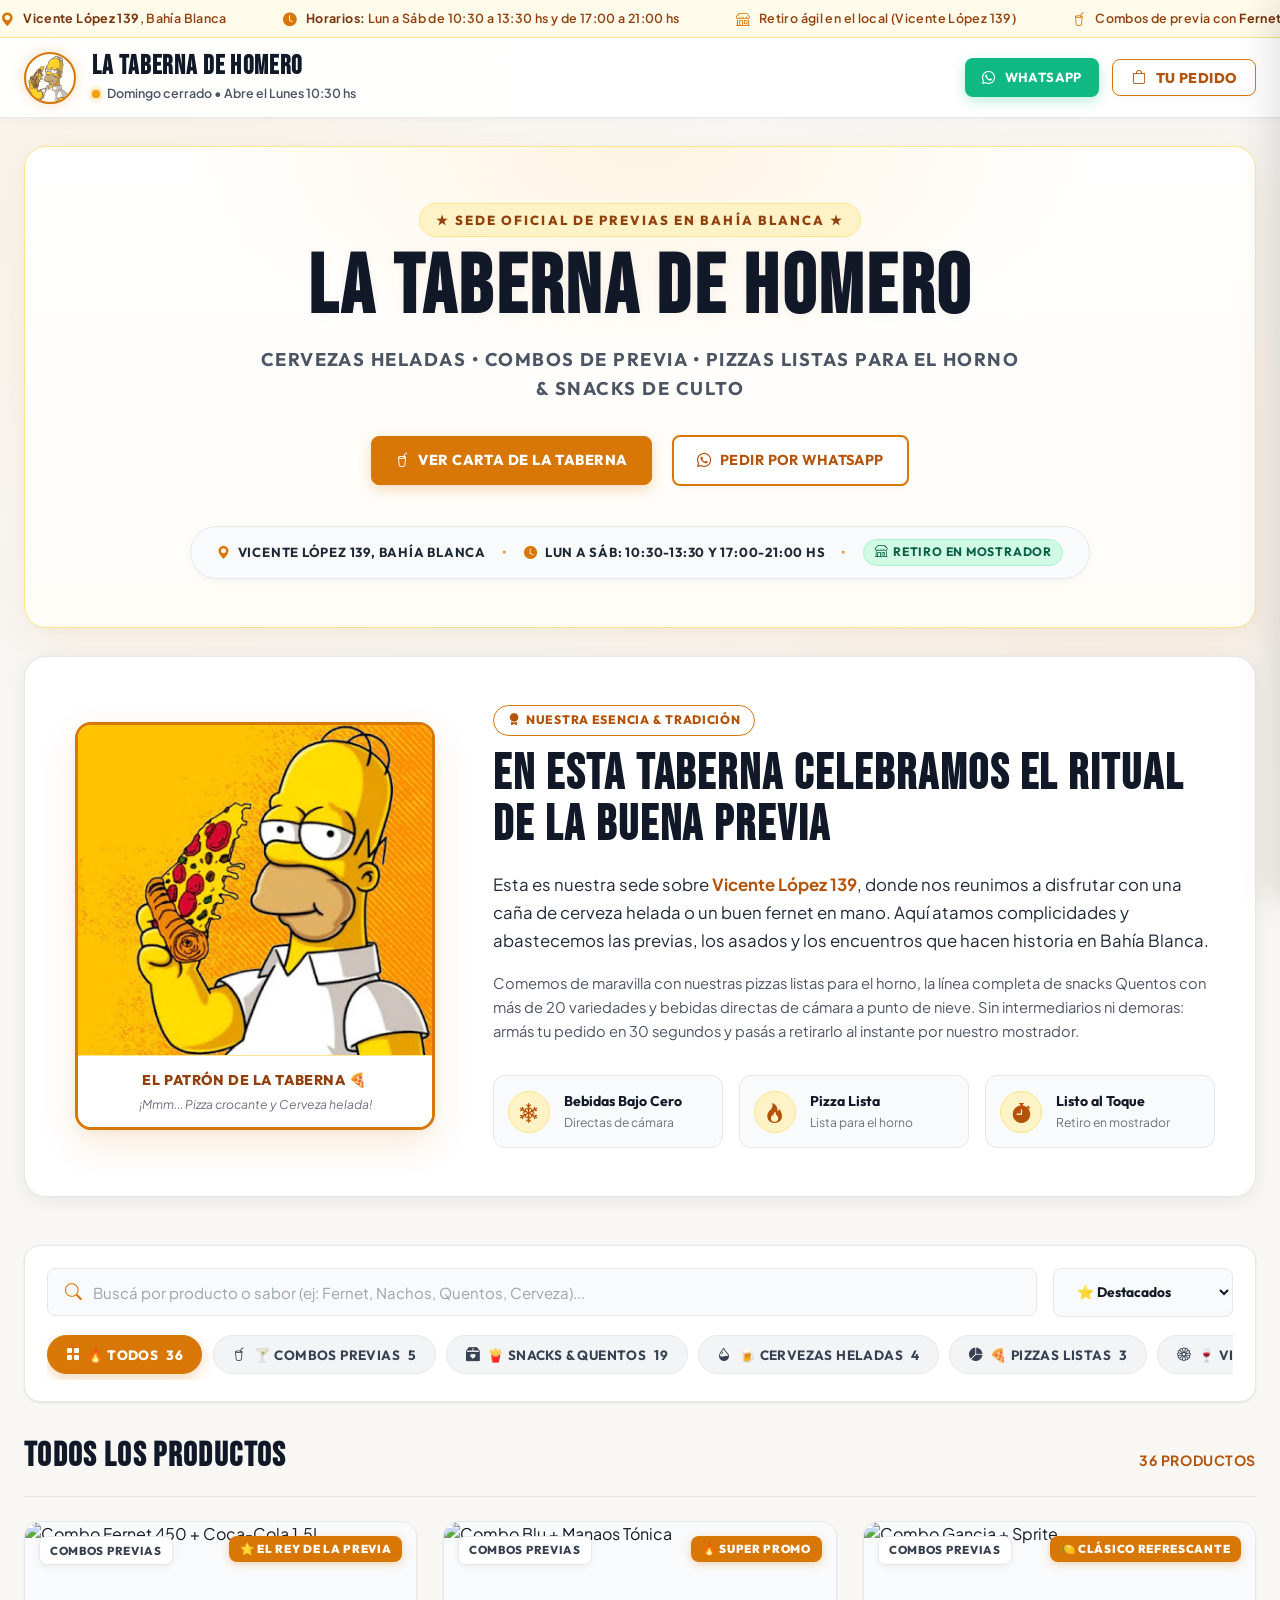
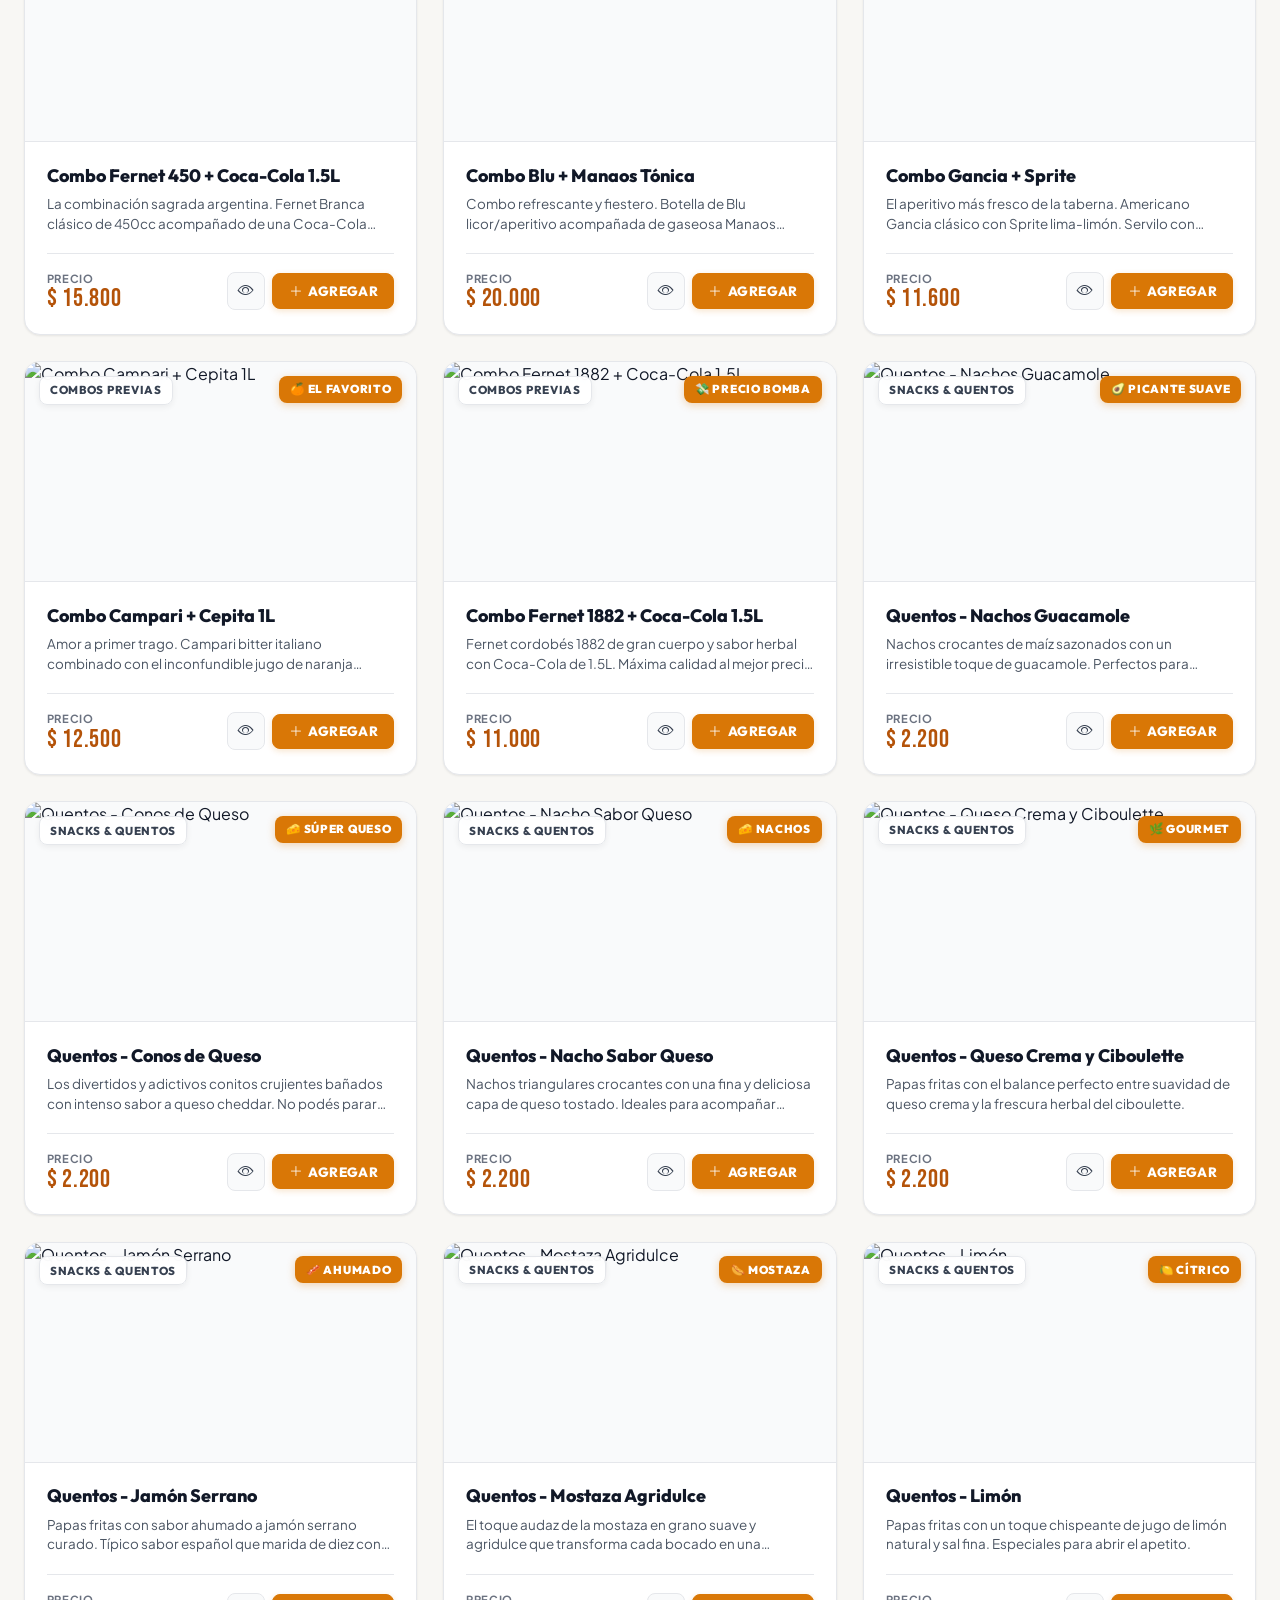
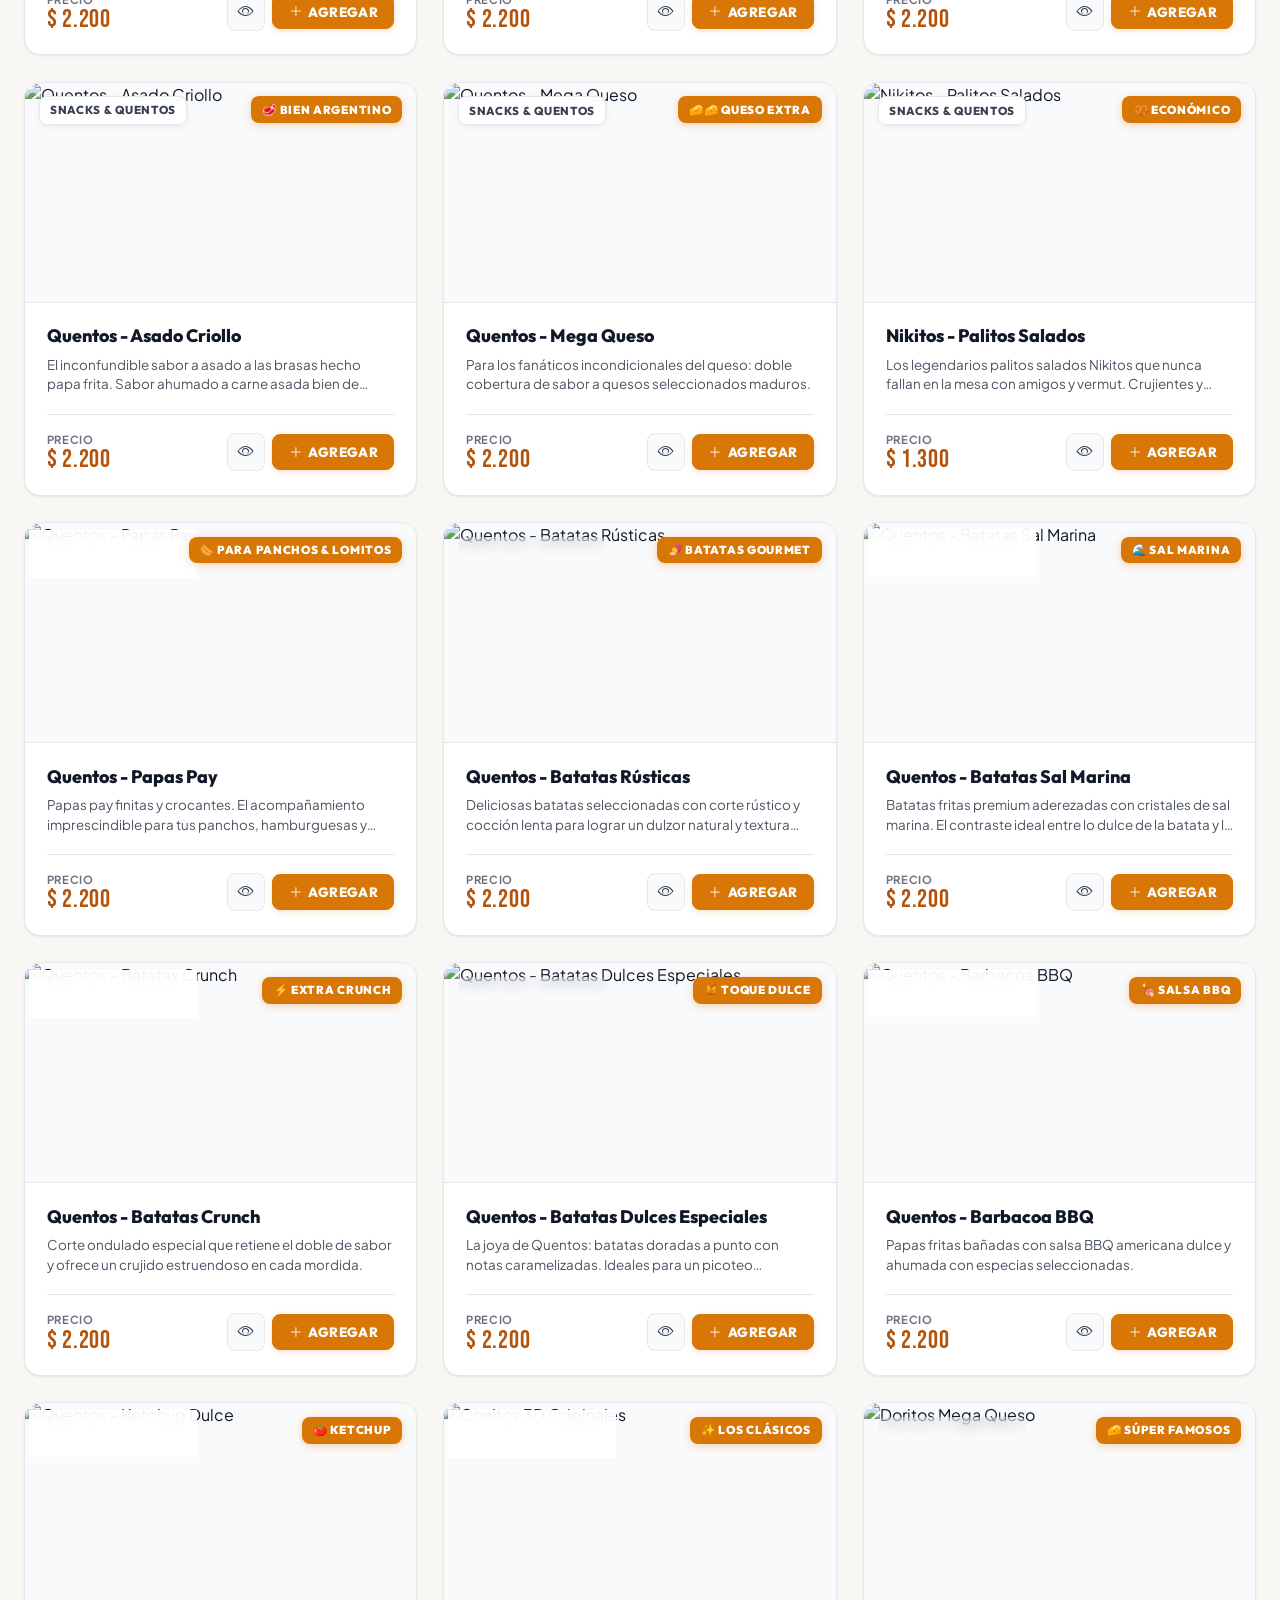
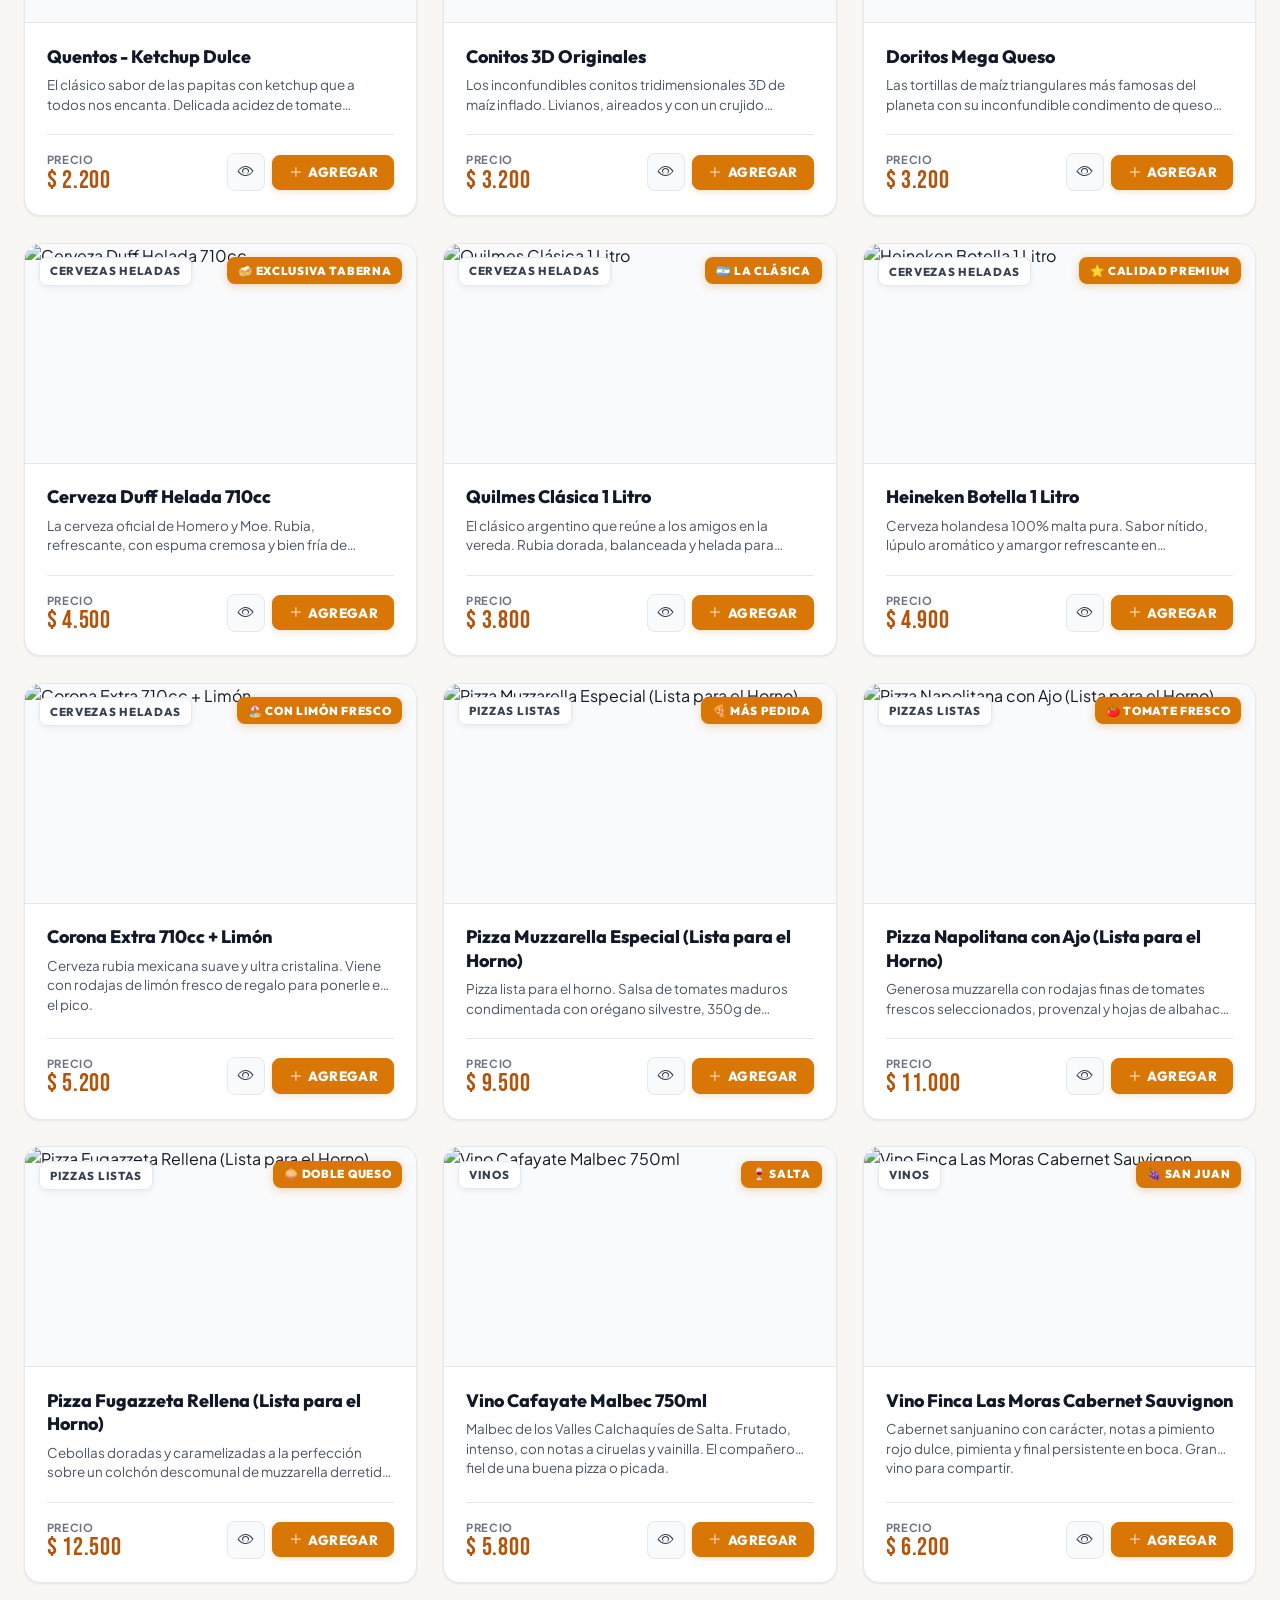
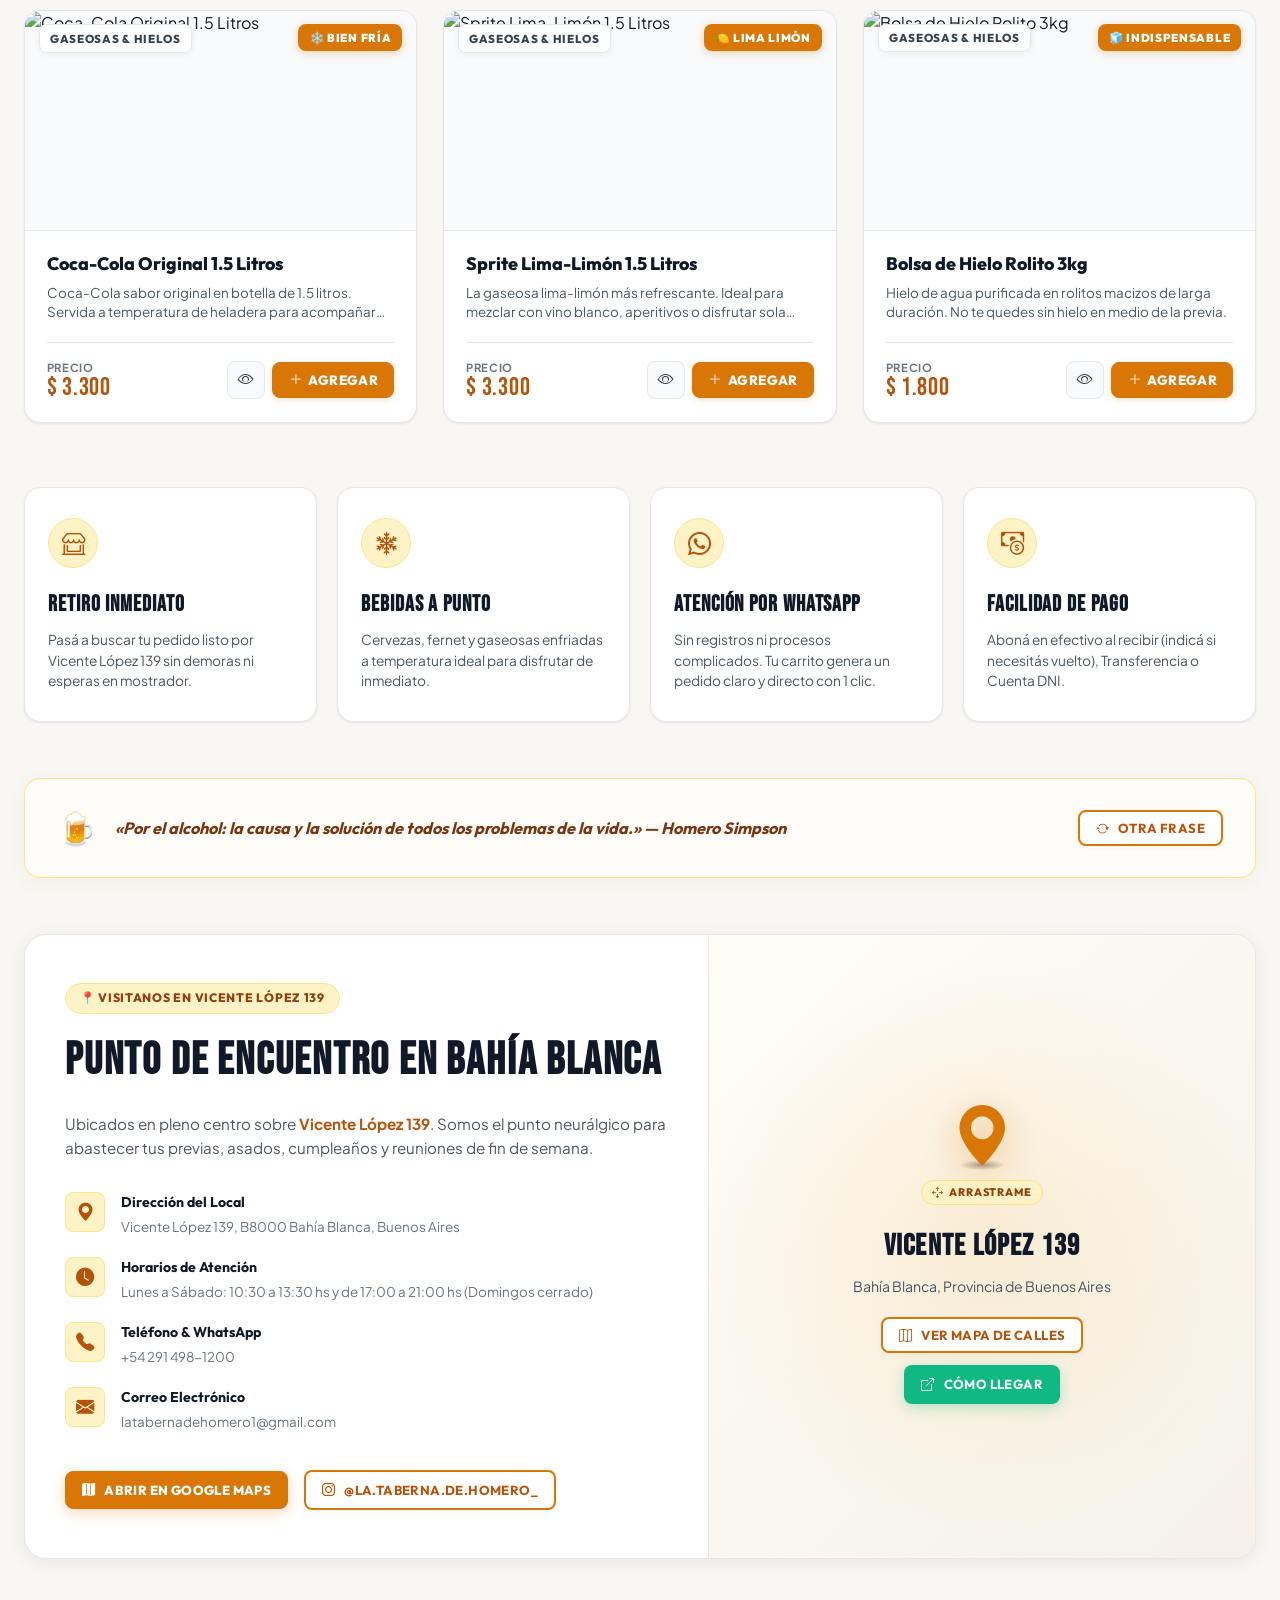
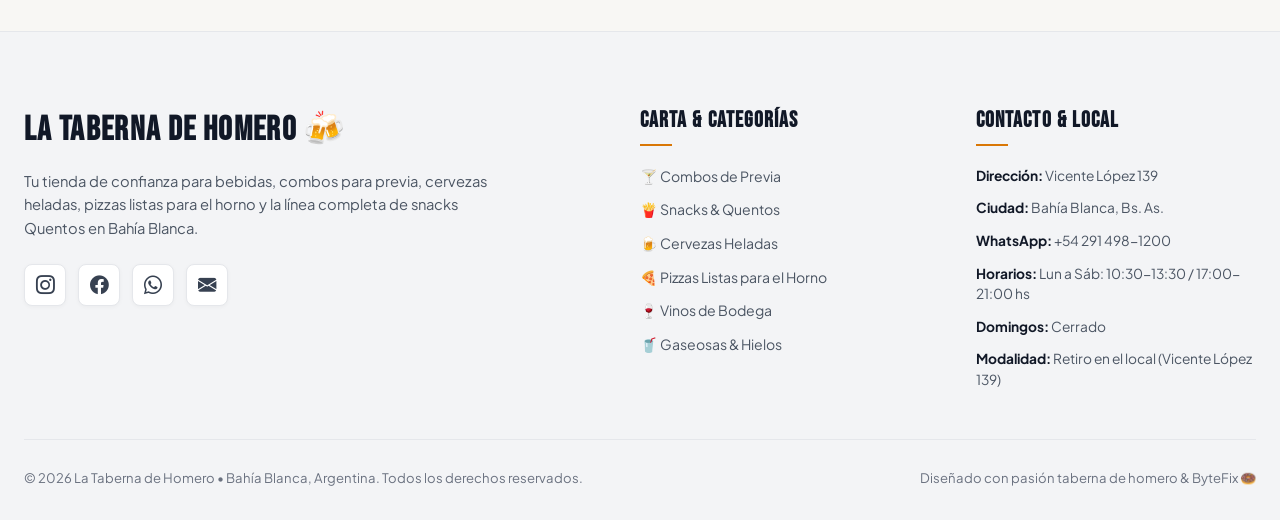
==== index.html @ 7d040ca1 "Update: Cambiar masa a la piedra por Pizza Lista y Lista para el horno" ====
<!DOCTYPE html>
<html lang="es">
<head>
  <meta charset="UTF-8">
  <meta name="viewport" content="width=device-width, initial-scale=1.0">
  <title>LA TABERNA DE HOMERO 🍻 | Combos, Cervezas, Pizzas & Snacks en Bahía Blanca</title>
  
  <!-- Meta SEO -->
  <meta name="description" content="¡La mejor taberna de Bahía Blanca para tus previas y antojos! Combos de Fernet con Coca, línea completa Quentos, cervezas heladas y pizzas listas para el horno. Vicente López 139. Retiro al instante en mostrador.">
  <meta name="keywords" content="La Taberna de Homero, Bahía Blanca, combos fernet, previa bahia blanca, quentos, bebidas frias, retiro en el local, vicente lopez 139, cerveza duff, pizzas listas para el horno">
  <meta name="author" content="La Taberna de Homero & ByteFix">
  <meta name="theme-color" content="#F8F7F4">

  <!-- Open Graph / Redes Sociales & WhatsApp Preview -->
  <meta property="og:type" content="website">
  <meta property="og:title" content="LA TABERNA DE HOMERO 🍻 | La Mejor Taberna en Bahía Blanca (Vicente López 139)">
  <meta property="og:description" content="Combos de Fernet, Cervezas Heladas, Snacks Quentos y Pizzas en Bahía Blanca. ¡Pedí al instante por WhatsApp!">
  <meta property="og:image" content="https://cdn.catalog-store.link/5f74c93c397c4390f095a906e1c4f458_image.jpg">
  <meta property="og:url" content="https://latabernadehomero.catalogst.com/">

  <!-- Favicon -->
  <link rel="icon" type="image/png" href="assets/logo-homero-pizza-transparent.png">

  <!-- Tipografías Craft Brewery & Gastropub: Bebas Neue, Outfit & Plus Jakarta Sans -->
  <link rel="preconnect" href="https://fonts.googleapis.com">
  <link rel="preconnect" href="https://fonts.gstatic.com" crossorigin>
  <link href="https://fonts.googleapis.com/css2?family=Bebas+Neue&family=Outfit:wght@500;600;700;800;900&family=Plus+Jakarta+Sans:wght@400;500;600;700;800&display=swap" rel="stylesheet">

  <!-- Bootstrap Icons -->
  <link rel="stylesheet" href="https://cdn.jsdelivr.net/npm/bootstrap-icons@1.11.3/font/bootstrap-icons.min.css">

  <!-- Confetti Canvas -->
  <script src="https://cdn.jsdelivr.net/npm/canvas-confetti@1.6.0/dist/confetti.browser.min.js"></script>

  <!-- Estilos Profesionales Gastropub -->
  <link rel="stylesheet" href="css/styles.css">

  <!-- Schema.org JSON-LD -->
  <script type="application/ld+json">
  {
    "@context": "https://schema.org",
    "@type": "FastFoodRestaurant",
    "name": "La Taberna de Homero",
    "image": "https://cdn.catalog-store.link/5f74c93c397c4390f095a906e1c4f458_image.jpg",
    "telephone": "+542914981200",
    "email": "latabernadehomero1@gmail.com",
    "address": {
      "@type": "PostalAddress",
      "streetAddress": "Vicente López 139",
      "addressLocality": "Bahía Blanca",
      "addressRegion": "Buenos Aires",
      "postalCode": "B8000",
      "addressCountry": "AR"
    },
    "servesCuisine": ["Bebidas", "Combos", "Snacks", "Pizzas"],
    "priceRange": "$$",
    "openingHoursSpecification": [
      {
        "@type": "OpeningHoursSpecification",
        "dayOfWeek": ["Monday", "Tuesday", "Wednesday", "Thursday", "Friday", "Saturday"],
        "opens": "10:30",
        "closes": "13:30"
      },
      {
        "@type": "OpeningHoursSpecification",
        "dayOfWeek": ["Monday", "Tuesday", "Wednesday", "Thursday", "Friday", "Saturday"],
        "opens": "17:00",
        "closes": "21:00"
      }
    ]
  }
  </script>
</head>
<body>

  <!-- 1. TOP TICKER BAR -->
  <div class="top-ticker" aria-label="Avisos y Novedades">
    <div class="ticker-inner">
      <div class="ticker-item">
        <i class="bi bi-geo-alt-fill"></i>
        <span><strong>Vicente López 139</strong>, Bahía Blanca</span>
      </div>
      <div class="ticker-item">
        <i class="bi bi-clock-fill"></i>
        <span><strong>Horarios:</strong> Lun a Sáb de 10:30 a 13:30 hs y de 17:00 a 21:00 hs</span>
      </div>
      <div class="ticker-item">
        <i class="bi bi-shop"></i>
        <span>Retiro ágil en el local (Vicente López 139)</span>
      </div>
      <div class="ticker-item">
        <i class="bi bi-cup-straw"></i>
        <span>Combos de previa con <strong>Fernet, Gancia y Campari</strong></span>
      </div>
      <div class="ticker-item">
        <i class="bi bi-box2-heart-fill"></i>
        <span>Línea completa <strong>Quentos</strong> a $2.200</span>
      </div>
      <div class="ticker-item">
        <i class="bi bi-whatsapp"></i>
        <span>Pedí en 30 segundos directo por WhatsApp</span>
      </div>
      <div class="ticker-item">
        <i class="bi bi-credit-card-2-front-fill"></i>
        <span>Aceptamos Efectivo, Transferencia y <strong>Cuenta DNI</strong></span>
      </div>
      <!-- Duplicado para loop infinito fluido -->
      <div class="ticker-item">
        <i class="bi bi-geo-alt-fill"></i>
        <span><strong>Vicente López 139</strong>, Bahía Blanca</span>
      </div>
      <div class="ticker-item">
        <i class="bi bi-clock-fill"></i>
        <span><strong>Horarios:</strong> Lun a Sáb de 10:30 a 13:30 hs y de 17:00 a 21:00 hs</span>
      </div>
      <div class="ticker-item">
        <i class="bi bi-shop"></i>
        <span>Retiro ágil en el local (Vicente López 139)</span>
      </div>
    </div>
  </div>

  <!-- 2. HEADER NAVBAR -->
  <header class="site-header">
    <div class="header-container">
      <a href="#" class="brand-wrapper" title="La Taberna de Homero">
        <img src="assets/logo-homero-pizza.svg" 
             alt="Logo La Taberna de Homero" 
             class="brand-avatar"
             onerror="this.src='assets/logo-homero-pizza-transparent.png'">
        <div class="brand-meta">
          <h1>LA TABERNA DE HOMERO</h1>
          <div class="brand-status" id="brandLiveStatus" title="Horarios: Lunes a Sábado de 10:30 a 13:30 hs y de 17:00 a 21:00 hs">
            <span class="status-pulse"></span>
            <span id="statusText">Lun a Sáb: 10:30-13:30 / 17:00-21:00 hs</span>
          </div>
        </div>
      </a>

      <div class="header-right">
        <a href="https://wa.me/542914981200?text=Hola%20La%20Taberna%20de%20Homero!%20Quiero%20hacer%20una%20consulta" 
           target="_blank" 
           rel="noopener noreferrer" 
           class="btn btn-whatsapp btn-sm" 
           title="Atención directa por WhatsApp">
          <i class="bi bi-whatsapp"></i>
          <span>WhatsApp</span>
        </a>

        <button class="cart-trigger-btn" id="cartBtnTrigger" aria-label="Abrir Carrito">
          <i class="bi bi-bag"></i>
          <span>Tu Pedido</span>
          <span class="cart-counter-pill cart-count-badge" style="display: none;">0</span>
        </button>
      </div>
    </div>
  </header>

  <!-- 3. HERO BANNER ESTILO TROPERA (Sede Principal) -->
  <section class="hero-wrapper">
    <div class="hero-tropera-card">
      <div class="tropera-center-box">
        <span class="tropera-kicker">
          ★ SEDE OFICIAL DE PREVIAS EN BAHÍA BLANCA ★
        </span>

        <h2 class="hero-tropera-title">
          LA TABERNA DE HOMERO
        </h2>

        <p class="hero-tropera-subtitle">
          CERVEZAS HELADAS • COMBOS DE PREVIA • PIZZAS LISTAS PARA EL HORNO &amp; SNACKS DE CULTO
        </p>

        <div class="hero-tropera-actions">
          <a href="#catalogo" class="btn btn-tropera-primary">
            <i class="bi bi-cup-straw"></i> Ver Carta de la Taberna
          </a>
          <a href="https://wa.me/542914981200?text=Hola%20La%20Taberna%20de%20Homero!%20Quiero%20consultar%20promos" 
             target="_blank" 
             class="btn btn-tropera-outline">
            <i class="bi bi-whatsapp"></i> Pedir por WhatsApp
          </a>
        </div>

        <!-- Banner de Ubicación y Horarios Estilo Tropera -->
        <div class="tropera-meta-banner">
          <span class="tropera-meta-item">
            <i class="bi bi-geo-alt-fill text-gold"></i> VICENTE LÓPEZ 139, BAHÍA BLANCA
          </span>
          <span class="meta-separator">•</span>
          <span class="tropera-meta-item">
            <i class="bi bi-clock-fill text-gold"></i> LUN A SÁB: 10:30-13:30 Y 17:00-21:00 HS
          </span>
          <span class="meta-separator">•</span>
          <span class="meta-badge-pickup">
            <i class="bi bi-shop"></i> RETIRO EN MOSTRADOR
          </span>
        </div>
      </div>
    </div>
  </section>

  <!-- 3.1. MANIFIESTO DE LA TABERNA (Estilo Tropera • En esta taberna celebramos) -->
  <section class="tavern-manifesto-section">
    <div class="manifesto-container">
      <div class="manifesto-grid">
        <!-- Columna 1: El Patrón de la Taberna (Homero con Pizza) -->
        <div class="manifesto-media-col">
          <div class="tavern-portrait-frame">
            <img src="assets/homero-pizza.png" 
                 alt="Homero Simpson comiendo pizza - La Taberna de Homero"
                 class="tavern-portrait-img">
            <div class="tavern-plaque">
              <span class="plaque-title">EL PATRÓN DE LA TABERNA 🍕</span>
              <span class="plaque-sub">¡Mmm... Pizza crocante y Cerveza helada!</span>
            </div>
          </div>
        </div>

        <!-- Columna 2: Editorial & Mística de la Taberna -->
        <div class="manifesto-content-col">
          <div class="manifesto-header-badge">
            <span class="badge badge-gold-outline">
              <i class="bi bi-award-fill"></i> NUESTRA ESENCIA &amp; TRADICIÓN
            </span>
          </div>

          <h3 class="manifesto-heading">
            EN ESTA TABERNA CELEBRAMOS EL RITUAL DE LA BUENA PREVIA
          </h3>

          <p class="manifesto-lead">
            Esta es nuestra sede sobre <strong>Vicente López 139</strong>, donde nos reunimos a disfrutar con una caña de cerveza helada o un buen fernet en mano. Aquí atamos complicidades y abastecemos las previas, los asados y los encuentros que hacen historia en Bahía Blanca.
          </p>

          <p class="manifesto-body">
            Comemos de maravilla con nuestras pizzas listas para el horno, la línea completa de snacks Quentos con más de 20 variedades y bebidas directas de cámara a punto de nieve. Sin intermediarios ni demoras: armás tu pedido en 30 segundos y pasás a retirarlo al instante por nuestro mostrador.
          </p>

          <!-- Tiras de confianza artesanal -->
          <div class="manifesto-features-strip">
            <div class="manifesto-feat-pill">
              <div class="manifesto-feat-icon">
                <i class="bi bi-snow2"></i>
              </div>
              <div class="manifesto-feat-text">
                <strong>Bebidas Bajo Cero</strong>
                <span>Directas de cámara</span>
              </div>
            </div>

            <div class="manifesto-feat-pill">
              <div class="manifesto-feat-icon">
                <i class="bi bi-fire"></i>
              </div>
              <div class="manifesto-feat-text">
                <strong>Pizza Lista</strong>
                <span>Lista para el horno</span>
              </div>
            </div>

            <div class="manifesto-feat-pill">
              <div class="manifesto-feat-icon">
                <i class="bi bi-stopwatch-fill"></i>
              </div>
              <div class="manifesto-feat-text">
                <strong>Listo al Toque</strong>
                <span>Retiro en mostrador</span>
              </div>
            </div>
          </div>
        </div>
      </div>
    </div>
  </section>

  <!-- 4. CONTROLES DEL CATÁLOGO & BUSCADOR -->
  <section class="catalog-control-panel" id="catalogo">
    <div class="controls-card">
      <div class="search-and-sort-row">
        <div class="search-input-group">
          <i class="bi bi-search search-icon"></i>
          <input type="text" 
                 id="searchInput" 
                 class="search-field" 
                 placeholder="Buscá por producto o sabor (ej: Fernet, Nachos, Quentos, Cerveza)..."
                 autocomplete="off">
          <button id="clearSearchBtn" class="search-clear-btn" title="Limpiar búsqueda">&times;</button>
        </div>

        <select id="sortSelect" class="sort-dropdown" aria-label="Ordenar catálogo">
          <option value="default">⭐ Destacados</option>
          <option value="price-asc">💵 Menor precio</option>
          <option value="price-desc">💎 Mayor precio</option>
          <option value="name-asc">🔤 Nombre A-Z</option>
        </select>
      </div>

      <nav class="categories-tabs" id="categoriesRow" aria-label="Categorías del catálogo">
        <!-- Generado dinámicamente con app.js -->
      </nav>
    </div>
  </section>

  <!-- 5. GRILLA DE PRODUCTOS -->
  <main class="catalog-section">
    <div class="catalog-header-meta">
      <h3 class="catalog-heading" id="currentSectionTitle">Todos los Productos</h3>
      <span class="catalog-count-label" id="resultsCount">Cargando catálogo...</span>
    </div>

    <div class="products-grid" id="productsGrid">
      <!-- Inyección dinámica de cards con app.js -->
    </div>
  </main>

  <!-- 6. SECCIÓN DE VALOR & CONFIANZA (Bento Grid) -->
  <section class="value-bento-section">
    <div class="bento-grid">
      <div class="bento-box">
        <div class="bento-icon-circle">
          <i class="bi bi-shop-window"></i>
        </div>
        <h4 class="bento-title">Retiro Inmediato</h4>
        <p class="bento-desc">Pasá a buscar tu pedido listo por Vicente López 139 sin demoras ni esperas en mostrador.</p>
      </div>

      <div class="bento-box">
        <div class="bento-icon-circle">
          <i class="bi bi-snow2"></i>
        </div>
        <h4 class="bento-title">Bebidas a Punto</h4>
        <p class="bento-desc">Cervezas, fernet y gaseosas enfriadas a temperatura ideal para disfrutar de inmediato.</p>
      </div>

      <div class="bento-box">
        <div class="bento-icon-circle">
          <i class="bi bi-whatsapp"></i>
        </div>
        <h4 class="bento-title">Atención por WhatsApp</h4>
        <p class="bento-desc">Sin registros ni procesos complicados. Tu carrito genera un pedido claro y directo con 1 clic.</p>
      </div>

      <div class="bento-box">
        <div class="bento-icon-circle">
          <i class="bi bi-cash-coin"></i>
        </div>
        <h4 class="bento-title">Facilidad de Pago</h4>
        <p class="bento-desc">Aboná en efectivo al recibir (indicá si necesitás vuelto), Transferencia o Cuenta DNI.</p>
      </div>
    </div>
  </section>

  <!-- 7. FRASE CLÁSICA INTERACTIVA (Pizarrón de la Taberna) -->
  <section class="quote-section">
    <div class="blackboard-quote-card">
      <div class="quote-content-wrap">
        <span class="quote-icon">🍺</span>
        <p class="quote-text" id="homerQuoteText">
          «Por el alcohol: la causa y la solución de todos los problemas de la vida.» — Homero Simpson
        </p>
      </div>
      <button class="btn btn-ghost btn-sm" id="refreshQuoteBtn" title="Cambiar frase">
        <i class="bi bi-arrow-repeat"></i> Otra frase
      </button>
    </div>
  </section>

  <!-- 8. UBICACIÓN, HORARIOS & MAPA -->
  <section class="location-section">
    <div class="location-card-container">
      <div class="location-details-col">
        <span class="badge badge-gold" style="align-self: flex-start; margin-bottom: 0.75rem;">
          📍 Visitanos en Vicente López 139
        </span>
        <h3 class="location-title">PUNTO DE ENCUENTRO EN BAHÍA BLANCA</h3>
        <p class="location-desc">
          Ubicados en pleno centro sobre <strong>Vicente López 139</strong>. Somos el punto neurálgico para abastecer tus previas, asados, cumpleaños y reuniones de fin de semana.
        </p>

        <ul class="info-cards-stack">
          <li class="info-card-item">
            <div class="info-item-icon"><i class="bi bi-geo-alt-fill"></i></div>
            <div class="info-item-text">
              <strong>Dirección del Local</strong>
              <span>Vicente López 139, B8000 Bahía Blanca, Buenos Aires</span>
            </div>
          </li>
          <li class="info-card-item">
            <div class="info-item-icon"><i class="bi bi-clock-fill"></i></div>
            <div class="info-item-text">
              <strong>Horarios de Atención</strong>
              <span>Lunes a Sábado: 10:30 a 13:30 hs y de 17:00 a 21:00 hs (Domingos cerrado)</span>
            </div>
          </li>
          <li class="info-card-item">
            <div class="info-item-icon"><i class="bi bi-telephone-fill"></i></div>
            <div class="info-item-text">
              <strong>Teléfono & WhatsApp</strong>
              <span>+54 291 498-1200</span>
            </div>
          </li>
          <li class="info-card-item">
            <div class="info-item-icon"><i class="bi bi-envelope-fill"></i></div>
            <div class="info-item-text">
              <strong>Correo Electrónico</strong>
              <span>latabernadehomero1@gmail.com</span>
            </div>
          </li>
        </ul>

        <div class="location-buttons-row">
          <a href="https://www.google.com/maps/search/?api=1&query=Vicente+L%C3%B3pez+139,+Bah%C3%ADa+Blanca" 
             target="_blank" 
             class="btn btn-primary btn-sm">
            <i class="bi bi-map-fill"></i> Abrir en Google Maps
          </a>
          <a href="https://www.instagram.com/la.taberna.de.homero_?igsh=bmdtaXVzcWJkMHpq" 
             target="_blank" 
             class="btn btn-ghost btn-sm">
            <i class="bi bi-instagram"></i> @la.taberna.de.homero_
          </a>
        </div>
      </div>

      <div class="location-map-col" id="locationMapContainer">
        <!-- Vista 1: Pin Interactivo de la Taberna (Animado & Arrastrable) -->
        <div class="map-interactive-view" id="mapStylizedView">
          <div class="pin-motion-wrapper" id="draggablePinWrapper" title="¡Hacé click o arrastrá el pin!">
            <div class="map-marker-pin" id="draggableMarkerPin">
              <i class="bi bi-geo-alt-fill"></i>
            </div>
            <div class="pin-ground-shadow"></div>
            <span class="pin-drag-hint"><i class="bi bi-arrows-move"></i> Arrastrame</span>
          </div>

          <h4 class="map-address-text">Vicente López 139</h4>
          <p class="map-city-text">Bahía Blanca, Provincia de Buenos Aires</p>

          <div class="map-actions-row">
            <button class="btn btn-ghost btn-sm" id="toggleLiveMapBtn" title="Ver mapa interactivo de calles">
              <i class="bi bi-map"></i> Ver Mapa de Calles
            </button>
            <a href="https://www.google.com/maps/search/?api=1&query=Vicente+L%C3%B3pez+139,+Bah%C3%ADa+Blanca" 
               target="_blank" 
               class="btn btn-whatsapp btn-sm" 
               title="Abrir indicaciones en Google Maps">
              <i class="bi bi-box-arrow-up-right"></i> Cómo Llegar
            </a>
          </div>
        </div>

        <!-- Vista 2: Mapa Google Maps Completo y Navegable -->
        <div class="map-iframe-view" id="mapIframeView" style="display: none;">
          <iframe 
            src="https://maps.google.com/maps?q=Vicente%20L%C3%B3pez%20139%2C%20B8000%20Bah%C3%ADa%20Blanca%2C%20Provincia%20de%20Buenos%20Aires&amp;t=&amp;z=16&amp;ie=UTF8&amp;iwloc=&amp;output=embed"
            width="100%" 
            height="100%" 
            style="border:0;" 
            allowfullscreen="" 
            loading="lazy" 
            referrerpolicy="no-referrer-when-downgrade"
            title="Mapa interactivo Vicente López 139, Bahía Blanca">
          </iframe>
          <button class="btn btn-sm btn-close-iframe-map" id="closeLiveMapBtn" title="Volver al pin de la taberna">
            <i class="bi bi-arrow-left"></i> Volver al Pin
          </button>
        </div>
      </div>
    </div>
  </section>

  <!-- 9. FOOTER -->
  <footer class="site-footer">
    <div class="footer-inner-grid">
      <div class="footer-brand">
        <h2>LA TABERNA DE HOMERO 🍻</h2>
        <p>
          Tu tienda de confianza para bebidas, combos para previa, cervezas heladas, pizzas listas para el horno y la línea completa de snacks Quentos en Bahía Blanca.
        </p>
        <div class="footer-social-row">
          <a href="https://www.instagram.com/la.taberna.de.homero_?igsh=bmdtaXVzcWJkMHpq" target="_blank" class="social-link-btn" title="Instagram">
            <i class="bi bi-instagram"></i>
          </a>
          <a href="https://www.facebook.com/share/159zCgoJ67/" target="_blank" class="social-link-btn" title="Facebook">
            <i class="bi bi-facebook"></i>
          </a>
          <a href="https://wa.me/542914981200" target="_blank" class="social-link-btn" title="WhatsApp">
            <i class="bi bi-whatsapp"></i>
          </a>
          <a href="mailto:latabernadehomero1@gmail.com" class="social-link-btn" title="Email">
            <i class="bi bi-envelope-fill"></i>
          </a>
        </div>
      </div>

      <div class="footer-nav-col">
        <h4 class="footer-col-title">Carta & Categorías</h4>
        <ul class="footer-nav-list">
          <li><a href="#catalogo">🍸 Combos de Previa</a></li>
          <li><a href="#catalogo">🍟 Snacks & Quentos</a></li>
          <li><a href="#catalogo">🍺 Cervezas Heladas</a></li>
          <li><a href="#catalogo">🍕 Pizzas Listas para el Horno</a></li>
          <li><a href="#catalogo">🍷 Vinos de Bodega</a></li>
          <li><a href="#catalogo">🥤 Gaseosas & Hielos</a></li>
        </ul>
      </div>

      <div class="footer-nav-col">
        <h4 class="footer-col-title">Contacto & Local</h4>
        <ul class="footer-nav-list">
          <li><strong>Dirección:</strong> Vicente López 139</li>
          <li><strong>Ciudad:</strong> Bahía Blanca, Bs. As.</li>
          <li><strong>WhatsApp:</strong> +54 291 498-1200</li>
          <li><strong>Horarios:</strong> Lun a Sáb: 10:30-13:30 / 17:00-21:00 hs</li>
          <li><strong>Domingos:</strong> Cerrado</li>
          <li><strong>Modalidad:</strong> Retiro en el local (Vicente López 139)</li>
        </ul>
      </div>
    </div>

    <div class="footer-bottom-bar">
      <span>© 2026 La Taberna de Homero • Bahía Blanca, Argentina. Todos los derechos reservados.</span>
      <span>Diseñado con pasión taberna de homero & ByteFix 🍩</span>
    </div>
  </footer>

  <!-- 10. CARRITO DE COMPRAS SLIDE-OUT (Levels Engine) -->
  <div class="cart-backdrop" id="cartDrawerBackdrop"></div>
  <aside class="cart-sidebar" id="cartDrawer" aria-label="Carrito de compras">
    <div class="cart-top-bar">
      <h3>
        <i class="bi bi-bag-check-fill" style="color: var(--accent-gold);"></i> Tu Pedido
      </h3>
      <button class="cart-dismiss-btn" id="cartCloseBtn" aria-label="Cerrar Carrito">&times;</button>
    </div>

    <div class="cart-scroll-area">
      <!-- Estado Carrito Vacío -->
      <div class="cart-empty-state" id="cartEmptyView">
        <div class="cart-empty-icon">🛒</div>
        <h4 style="font-family: var(--font-heading); font-size: 1.25rem; color: #FFFFFF; margin-bottom: 0.5rem;">Tu carrito está vacío</h4>
        <p style="color: var(--text-secondary); font-size: 0.88rem; margin-bottom: 1.5rem;">
          Agregá combos de previa, cervezas heladas o snacks Quentos para armar tu pedido.
        </p>
        <button class="btn btn-primary btn-sm" onclick="document.getElementById('cartCloseBtn').click()">
          <i class="bi bi-plus-lg"></i> Explorar Catálogo
        </button>
      </div>

      <!-- Lista de Items en Carrito -->
      <div id="cartItemsList" style="display: flex; flex-direction: column; gap: 0.75rem;">
        <!-- Inyección dinámica con app.js -->
      </div>

      <!-- Formulario de Retiro & Checkout -->
      <div class="checkout-details-card" id="checkoutFormSection" style="display: none;">
        <h4 class="form-title-bar">
          <i class="bi bi-bag-check" style="color: var(--accent-gold);"></i> Datos del Pedido
        </h4>

        <!-- Aviso de Retiro Exclusivo en Local -->
        <div class="pickup-notice-card">
          <div class="pickup-notice-icon">
            <i class="bi bi-shop"></i>
          </div>
          <div class="pickup-notice-text">
            <strong>Retiro en Local: Vicente López 139</strong>
            <small>Tu pedido estará preparado al instante para retirar sin demoras.</small>
          </div>
        </div>

        <div class="field-block">
          <label for="customerName" class="field-label">Nombre para retirar *</label>
          <input type="text" id="customerName" class="field-control" placeholder="Ej: Santiago Pérez" required>
        </div>

        <div class="field-block">
          <label for="paymentMethod" class="field-label">Medio de Pago</label>
          <select id="paymentMethod" class="field-control">
            <option value="Efectivo">💵 Efectivo al recibir</option>
            <option value="Transferencia / Cuenta DNI">📲 Transferencia / Cuenta DNI</option>
            <option value="Mercado Pago">💳 Mercado Pago</option>
          </select>
        </div>

        <div class="field-block" id="cashChangeGroup">
          <label for="cashChange" class="field-label">¿Con cuánto abonás? (para enviar cambio)</label>
          <input type="number" id="cashChange" class="field-control" placeholder="Ej: 20000">
        </div>

        <div class="field-block">
          <label for="customerNotes" class="field-label">Observaciones (Opcional)</label>
          <input type="text" id="customerNotes" class="field-control" placeholder="Ej: Timbre blanco / Bebidas bien frías">
        </div>
      </div>
    </div>

    <!-- Footer del Carrito con botón WhatsApp -->
    <div class="cart-checkout-box" id="cartFooter" style="display: none;">
      <div class="cart-subtotal-row">
        <span class="subtotal-tag">Total a pagar:</span>
        <span class="subtotal-val" id="cartTotalAmount">$ 0</span>
      </div>

      <button class="whatsapp-submit-btn" id="whatsappCheckoutBtn">
        <i class="bi bi-whatsapp"></i> ENVIAR PEDIDO POR WHATSAPP
      </button>
      <small style="text-align: center; color: var(--text-muted); font-size: 0.74rem;">
        Se enviará directamente al WhatsApp oficial (+54 291 498-1200)
      </small>
    </div>
  </aside>

  <!-- 11. MODAL VISTA RÁPIDA DE PRODUCTO -->
  <div class="modal-overlay" id="productModalBackdrop">
    <div class="modal-dialog">
      <button class="modal-close-trigger" id="modalCloseBtn" aria-label="Cerrar">&times;</button>
      <div class="modal-inner-grid">
        <div class="modal-media-wrap">
          <img src="" alt="" id="modalImg">
        </div>
        <div class="modal-info-wrap">
          <span class="badge badge-gold modal-tag" id="modalBadge"></span>
          <h3 class="modal-prod-title" id="modalTitle"></h3>
          <div class="modal-prod-price" id="modalPrice"></div>
          <p class="modal-prod-desc" id="modalDesc"></p>

          <ul class="modal-features-list" id="modalDetailsList"></ul>

          <div class="modal-buttons-row">
            <button class="btn btn-primary" id="modalAddToCartBtn" style="flex: 1;">
              <i class="bi bi-bag-plus-fill"></i> Agregar al Pedido
            </button>
            <button class="btn btn-ghost btn-sm" id="modalShareBtn" title="Compartir producto">
              <i class="bi bi-share-fill"></i>
            </button>
          </div>
        </div>
      </div>
    </div>
  </div>

  <!-- 12. BARRA INFERIOR FLOTANTE EN MÓVILES -->
  <div class="mobile-bottom-dock">
    <div class="dock-content">
      <a href="https://wa.me/542914981200?text=Hola%20La%20Taberna%20de%20Homero!%20Quiero%20hacer%20un%20pedido" 
         target="_blank" 
         class="btn btn-whatsapp btn-sm" 
         style="flex: 1;">
        <i class="bi bi-whatsapp"></i> WhatsApp
      </a>
      <button class="btn btn-primary btn-sm" id="mobileCartBtn" style="flex: 1;">
        <i class="bi bi-bag"></i> Carrito (<span class="cart-count-badge">0</span>)
      </button>
    </div>
  </div>

  <!-- 13. SHELF DE TOASTS -->
  <div class="toast-shelf" id="toastContainer"></div>

  <!-- Scripts -->
  <script src="js/products.js"></script>
  <script src="js/app.js"></script>
</body>
</html>
---- css/styles.css ----
/* ==========================================================================
   LA TABERNA DE HOMERO - ESTILO CRAFT TAVERN & GASTROPUB (Versión Blanca / Larga Luminosidad)
   Estética de Cervecería Artesanal • Limpia, Luminosa, Blanca, Cálida y de Alto Contraste
   ========================================================================== */

:root {
  /* Paleta Blanca & Luminosa Gastropub */
  --bg-canvas: #F8F7F4;          /* Fondo base cálido, visible y luminoso */
  --bg-surface: #FFFFFF;         /* Tarjetas blancas nítidas */
  --bg-surface-elevated: #FFFFFF;/* Módulos y paneles blancos */
  --bg-surface-hover: #FEFCF8;
  --bg-manifesto: #FFFFFF;       /* Bloque editorial blanco nítido */
  --bg-glass: rgba(255, 255, 255, 0.94);

  /* Acentos Ámbar Dorado / Cerveza Artesanal */
  --accent-gold: #D97706;        /* Ámbar cerveza de gran contraste sobre blanco */
  --accent-gold-dark: #B45309;
  --accent-gold-light: #F59E0B;
  --accent-gold-glow: rgba(217, 119, 6, 0.22);
  --accent-gold-subtle: rgba(217, 119, 6, 0.08);
  --accent-amber: #EA580C;

  /* Estados y Botones */
  --accent-green: #10B981;       /* WhatsApp y estado Abierto */
  --accent-green-dark: #059669;
  --accent-green-glow: rgba(16, 185, 129, 0.25);
  --accent-red: #EF4444;

  /* Tipografía y Textos de Alto Contraste sobre Blanco */
  --text-primary: #111827;       /* Carbón oscuro nítido para máxima lectura */
  --text-secondary: #4B5563;     /* Gris medio neutro equilibrado */
  --text-muted: #6B7280;         /* Metadatos */
  --text-gold: #B45309;

  /* Bordes Refinados Limpios */
  --border-subtle: #E5E7EB;
  --border-card: #E5E7EB;
  --border-gold: rgba(217, 119, 6, 0.35);
  --border-gold-solid: #D97706;

  /* Sombras Suaves Multicapa */
  --shadow-sm: 0 1px 3px rgba(0, 0, 0, 0.05), 0 1px 2px rgba(0, 0, 0, 0.03);
  --shadow-md: 0 4px 18px rgba(0, 0, 0, 0.07);
  --shadow-lg: 0 14px 38px rgba(0, 0, 0, 0.08);
  --shadow-gold: 0 8px 24px rgba(217, 119, 6, 0.25);

  /* Radios */
  --radius-sm: 8px;
  --radius-md: 12px;
  --radius-lg: 16px;
  --radius-xl: 22px;
  --radius-pill: 9999px;

  /* Tipografías */
  --font-display: 'Bebas Neue', 'Outfit', sans-serif;
  --font-heading: 'Outfit', -apple-system, BlinkMacSystemFont, sans-serif;
  --font-body: 'Plus Jakarta Sans', -apple-system, BlinkMacSystemFont, sans-serif;

  /* Transiciones */
  --transition-fast: 0.18s cubic-bezier(0.16, 1, 0.3, 1);
  --transition-normal: 0.28s cubic-bezier(0.16, 1, 0.3, 1);
}

/* Reset y Base */
*, *::before, *::after {
  box-sizing: border-box;
  margin: 0;
  padding: 0;
}

html {
  scroll-behavior: smooth;
  -webkit-font-smoothing: antialiased;
  -moz-osx-font-smoothing: grayscale;
}

body {
  font-family: var(--font-body);
  background-color: var(--bg-canvas);
  color: var(--text-primary);
  line-height: 1.55;
  overflow-x: hidden;
  min-height: 100vh;
  position: relative;
  background-image: 
    radial-gradient(circle at 10% 12%, rgba(245, 158, 11, 0.05) 0%, transparent 45%),
    radial-gradient(circle at 90% 65%, rgba(217, 119, 6, 0.04) 0%, transparent 50%);
  background-attachment: fixed;
}

/* ==========================================================================
   COMPONENTES UI Y BOTONES (Estilo Blanco Luminoso)
   ========================================================================== */
.btn {
  display: inline-flex;
  align-items: center;
  justify-content: center;
  gap: 0.55rem;
  font-family: var(--font-heading);
  font-weight: 700;
  font-size: 0.90rem;
  padding: 0.75rem 1.45rem;
  border-radius: var(--radius-sm);
  cursor: pointer;
  border: 1px solid transparent;
  transition: all var(--transition-normal);
  text-decoration: none;
  white-space: nowrap;
  letter-spacing: 0.03em;
  text-transform: uppercase;
}

.btn-primary,
.btn-tropera-primary {
  background: var(--accent-gold);
  color: #FFFFFF !important;
  font-weight: 800;
  border: 1px solid var(--accent-gold);
  box-shadow: 0 4px 14px rgba(217, 119, 6, 0.28);
}

.btn-primary:hover,
.btn-tropera-primary:hover {
  background: var(--accent-gold-dark);
  border-color: var(--accent-gold-dark);
  transform: translateY(-2px);
  box-shadow: 0 8px 22px rgba(217, 119, 6, 0.38);
}

.btn-ghost,
.btn-tropera-outline {
  background: #FFFFFF;
  color: var(--accent-gold-dark) !important;
  border: 2px solid var(--accent-gold);
  box-shadow: 0 2px 6px rgba(0, 0, 0, 0.04);
}

.btn-ghost:hover,
.btn-tropera-outline:hover {
  background: var(--accent-gold);
  color: #FFFFFF !important;
  transform: translateY(-2px);
  box-shadow: 0 6px 18px rgba(217, 119, 6, 0.25);
}

.btn-whatsapp {
  background: var(--accent-green);
  color: #FFFFFF !important;
  box-shadow: 0 4px 14px rgba(16, 185, 129, 0.28);
}

.btn-whatsapp:hover {
  background: var(--accent-green-dark);
  transform: translateY(-2px);
  box-shadow: 0 6px 20px rgba(16, 185, 129, 0.4);
}

.btn-sm {
  padding: 0.5rem 1rem;
  font-size: 0.82rem;
}

/* Badges Luminosos */
.badge {
  display: inline-flex;
  align-items: center;
  gap: 0.35rem;
  font-family: var(--font-heading);
  font-size: 0.76rem;
  font-weight: 800;
  text-transform: uppercase;
  letter-spacing: 0.06em;
  padding: 0.32rem 0.85rem;
  border-radius: var(--radius-pill);
}

.badge-gold {
  background: #FEF3C7;
  color: #92400E;
  border: 1px solid #FDE68A;
}

.badge-gold-outline {
  background: #FFFFFF;
  color: #B45309;
  border: 1.5px solid var(--accent-gold);
}

.badge-green {
  background: #D1FAE5;
  color: #065F46;
  border: 1px solid #A7F3D0;
}

.text-gold {
  color: var(--accent-gold);
}

/* ==========================================================================
   1. TOP TICKER BAR (Visible & Luminosa)
   ========================================================================== */
.top-ticker {
  background: #FFFBEB;
  border-bottom: 1px solid #FDE68A;
  overflow: hidden;
  height: 38px;
  display: flex;
  align-items: center;
  position: relative;
  z-index: 50;
}

.ticker-inner {
  display: flex;
  align-items: center;
  white-space: nowrap;
  animation: tickerScroll 42s linear infinite;
  gap: 3.5rem;
}

.ticker-inner:hover {
  animation-play-state: paused;
}

@keyframes tickerScroll {
  0% { transform: translateX(0); }
  100% { transform: translateX(-50%); }
}

.ticker-item {
  display: inline-flex;
  align-items: center;
  gap: 0.55rem;
  font-size: 0.78rem;
  color: #92400E;
  font-weight: 600;
  letter-spacing: 0.03em;
}

.ticker-item i {
  color: var(--accent-gold);
  font-size: 0.86rem;
}

.ticker-item strong {
  color: #78350F;
}

/* ==========================================================================
   2. HEADER / NAVBAR (Blanco Puro Glassmorphism)
   ========================================================================== */
.site-header {
  position: sticky;
  top: 0;
  z-index: 100;
  background: var(--bg-glass);
  backdrop-filter: blur(14px);
  -webkit-backdrop-filter: blur(14px);
  border-bottom: 1px solid var(--border-subtle);
  box-shadow: 0 1px 8px rgba(0, 0, 0, 0.04);
  transition: all var(--transition-normal);
}

.header-container {
  max-width: 1320px;
  margin: 0 auto;
  padding: 0.85rem 1.5rem;
  display: flex;
  align-items: center;
  justify-content: space-between;
}

.brand-wrapper {
  display: flex;
  align-items: center;
  gap: 1rem;
  text-decoration: none;
  color: inherit;
}

.brand-avatar {
  width: 52px;
  height: 52px;
  border-radius: 50%;
  object-fit: cover;
  border: 2px solid var(--accent-gold);
  box-shadow: 0 0 14px rgba(217, 119, 6, 0.25);
  background: #FFFDF9;
  transition: transform var(--transition-fast);
}

.brand-wrapper:hover .brand-avatar {
  transform: rotate(5deg) scale(1.06);
}

.brand-meta h1 {
  font-family: var(--font-display);
  font-size: 1.65rem;
  letter-spacing: 0.05em;
  color: var(--text-primary);
  line-height: 1.1;
  text-transform: uppercase;
}

.brand-status {
  display: flex;
  align-items: center;
  gap: 0.45rem;
  font-size: 0.78rem;
  font-weight: 600;
  color: var(--text-secondary);
  margin-top: 0.2rem;
}

.status-pulse {
  width: 8px;
  height: 8px;
  border-radius: 50%;
  background: var(--accent-green);
  display: inline-block;
  box-shadow: 0 0 0 0 rgba(16, 185, 129, 0.7);
  animation: pulseGreen 2s infinite;
}

@keyframes pulseGreen {
  0% { transform: scale(0.95); box-shadow: 0 0 0 0 rgba(16, 185, 129, 0.7); }
  70% { transform: scale(1); box-shadow: 0 0 0 6px rgba(16, 185, 129, 0); }
  100% { transform: scale(0.95); box-shadow: 0 0 0 0 rgba(16, 185, 129, 0); }
}

.header-right {
  display: flex;
  align-items: center;
  gap: 0.85rem;
}

.cart-trigger-btn {
  position: relative;
  display: inline-flex;
  align-items: center;
  gap: 0.6rem;
  background: #FFFFFF;
  border: 1.5px solid var(--accent-gold);
  color: var(--accent-gold-dark);
  padding: 0.55rem 1.15rem;
  border-radius: var(--radius-sm);
  font-family: var(--font-heading);
  font-weight: 800;
  font-size: 0.88rem;
  cursor: pointer;
  transition: all var(--transition-normal);
  letter-spacing: 0.03em;
  text-transform: uppercase;
  box-shadow: 0 2px 6px rgba(0, 0, 0, 0.04);
}

.cart-trigger-btn:hover {
  background: var(--accent-gold);
  color: #FFFFFF;
  transform: translateY(-2px);
  box-shadow: var(--shadow-gold);
}

.cart-counter-pill {
  background: var(--accent-gold);
  color: #FFFFFF;
  font-size: 0.74rem;
  font-weight: 900;
  min-width: 20px;
  height: 20px;
  border-radius: 10px;
  display: flex;
  align-items: center;
  justify-content: center;
  padding: 0 5px;
}

.cart-trigger-btn:hover .cart-counter-pill {
  background: #FFFFFF;
  color: var(--accent-gold-dark);
}

/* ==========================================================================
   3. HERO BANNER ESTILO TROPERA (Sede Principal - Fondo Blanco Cálido)
   ========================================================================== */
.hero-wrapper {
  max-width: 1320px;
  margin: 1.75rem auto;
  padding: 0 1.5rem;
}

.hero-tropera-card {
  position: relative;
  background: linear-gradient(180deg, #FFFFFF 0%, #FFFDF8 100%);
  border: 1.5px solid #FDE68A;
  border-radius: var(--radius-xl);
  padding: 3.5rem 2rem 3rem;
  box-shadow: 0 16px 45px rgba(217, 119, 6, 0.08), 0 2px 8px rgba(0, 0, 0, 0.03);
  overflow: hidden;
  text-align: center;
}

.hero-tropera-card::before {
  content: '';
  position: absolute;
  top: 0;
  left: 50%;
  transform: translateX(-50%);
  width: 75%;
  height: 220px;
  background: radial-gradient(ellipse at 50% 0%, rgba(245, 158, 11, 0.12) 0%, transparent 70%);
  pointer-events: none;
}

.tropera-center-box {
  position: relative;
  z-index: 2;
  max-width: 900px;
  margin: 0 auto;
  display: flex;
  flex-direction: column;
  align-items: center;
}

.tropera-kicker {
  font-family: var(--font-heading);
  font-size: 0.82rem;
  font-weight: 800;
  color: #92400E;
  letter-spacing: 0.16em;
  text-transform: uppercase;
  margin-bottom: 0.75rem;
  display: inline-block;
  padding: 0.35rem 1rem;
  background: #FEF3C7;
  border: 1px solid #FDE68A;
  border-radius: var(--radius-pill);
}

.hero-tropera-title {
  font-family: var(--font-display);
  font-size: clamp(3rem, 7vw, 5.2rem);
  letter-spacing: 0.04em;
  color: var(--text-primary);
  text-transform: uppercase;
  line-height: 0.95;
  margin-bottom: 1.15rem;
  text-shadow: 0 2px 10px rgba(0, 0, 0, 0.05);
}

.hero-tropera-subtitle {
  font-family: var(--font-heading);
  font-size: clamp(0.95rem, 2vw, 1.15rem);
  color: var(--text-secondary);
  font-weight: 700;
  letter-spacing: 0.08em;
  text-transform: uppercase;
  margin-bottom: 2rem;
  max-width: 760px;
}

.hero-tropera-actions {
  display: flex;
  align-items: center;
  justify-content: center;
  gap: 1.25rem;
  margin-bottom: 2.5rem;
  flex-wrap: wrap;
}

.tropera-meta-banner {
  display: inline-flex;
  align-items: center;
  justify-content: center;
  gap: 1rem;
  background: #F9FAFB;
  border: 1px solid #E5E7EB;
  padding: 0.75rem 1.6rem;
  border-radius: var(--radius-pill);
  font-family: var(--font-heading);
  font-size: 0.82rem;
  font-weight: 700;
  letter-spacing: 0.06em;
  color: #1F2937;
  text-transform: uppercase;
  flex-wrap: wrap;
  box-shadow: 0 2px 8px rgba(0, 0, 0, 0.04);
}

.tropera-meta-item {
  display: inline-flex;
  align-items: center;
  gap: 0.45rem;
}

.meta-separator {
  color: var(--accent-gold);
  opacity: 0.7;
}

.meta-badge-pickup {
  display: inline-flex;
  align-items: center;
  gap: 0.35rem;
  background: #D1FAE5;
  color: #065F46;
  border: 1px solid #A7F3D0;
  padding: 0.2rem 0.65rem;
  border-radius: var(--radius-pill);
  font-size: 0.76rem;
}

/* ==========================================================================
   3.1. MANIFIESTO DE LA TABERNA (Estilo Tropera • Fondo Blanco Puro)
   ========================================================================== */
.tavern-manifesto-section {
  max-width: 1320px;
  margin: 0 auto 3rem;
  padding: 0 1.5rem;
}

.manifesto-container {
  background: #FFFFFF;
  border: 1px solid var(--border-card);
  border-radius: var(--radius-xl);
  padding: 3rem 2.5rem;
  box-shadow: var(--shadow-md);
  position: relative;
}

.manifesto-grid {
  display: grid;
  grid-template-columns: 380px 1fr;
  gap: 3rem;
  align-items: center;
}

/* Columna de Imagen (Homero con Pizza en Marco Dorado) */
.manifesto-media-col {
  display: flex;
  justify-content: center;
}

.tavern-portrait-frame {
  position: relative;
  background: #FFFBEB;
  border: 3px solid var(--accent-gold);
  border-radius: var(--radius-lg);
  overflow: hidden;
  box-shadow: 0 14px 34px rgba(217, 119, 6, 0.16), 0 2px 6px rgba(0, 0, 0, 0.04);
  width: 100%;
  max-width: 360px;
}

.tavern-portrait-img {
  width: 100%;
  height: 330px;
  object-fit: cover;
  display: block;
  transition: transform 0.4s ease;
}

.tavern-portrait-frame:hover .tavern-portrait-img {
  transform: scale(1.04);
}

.tavern-plaque {
  background: #FFFFFF;
  border-top: 1px solid #FDE68A;
  padding: 0.85rem 1rem;
  text-align: center;
  display: flex;
  flex-direction: column;
  gap: 0.2rem;
}

.plaque-title {
  font-family: var(--font-heading);
  font-weight: 800;
  font-size: 0.88rem;
  color: #92400E;
  letter-spacing: 0.04em;
  text-transform: uppercase;
}

.plaque-sub {
  font-size: 0.76rem;
  color: #6B7280;
  font-style: italic;
}

/* Columna de Texto Editorial */
.manifesto-content-col {
  display: flex;
  flex-direction: column;
}

.manifesto-header-badge {
  margin-bottom: 0.85rem;
}

.manifesto-heading {
  font-family: var(--font-display);
  font-size: clamp(2rem, 3.8vw, 3.2rem);
  letter-spacing: 0.04em;
  color: var(--text-primary);
  text-transform: uppercase;
  line-height: 1.05;
  margin-bottom: 1.25rem;
}

.manifesto-lead {
  font-size: 1.05rem;
  color: #1F2937;
  line-height: 1.65;
  margin-bottom: 1rem;
}

.manifesto-lead strong {
  color: var(--accent-gold-dark);
}

.manifesto-body {
  font-size: 0.92rem;
  color: var(--text-secondary);
  line-height: 1.65;
  margin-bottom: 2rem;
}

/* Tiras de características */
.manifesto-features-strip {
  display: grid;
  grid-template-columns: repeat(3, 1fr);
  gap: 1rem;
}

.manifesto-feat-pill {
  background: #F9FAFB;
  border: 1px solid var(--border-subtle);
  border-radius: var(--radius-md);
  padding: 0.9rem;
  display: flex;
  align-items: center;
  gap: 0.85rem;
  transition: all var(--transition-fast);
}

.manifesto-feat-pill:hover {
  border-color: var(--accent-gold);
  transform: translateY(-2px);
  background: #FFFDF8;
  box-shadow: 0 4px 12px rgba(217, 119, 6, 0.10);
}

.manifesto-feat-icon {
  width: 42px;
  height: 42px;
  border-radius: 50%;
  background: #FEF3C7;
  border: 1px solid #FDE68A;
  color: var(--accent-gold-dark);
  display: flex;
  align-items: center;
  justify-content: center;
  font-size: 1.25rem;
  flex-shrink: 0;
}

.manifesto-feat-text {
  display: flex;
  flex-direction: column;
}

.manifesto-feat-text strong {
  font-family: var(--font-heading);
  font-size: 0.88rem;
  color: var(--text-primary);
}

.manifesto-feat-text span {
  font-size: 0.76rem;
  color: #6B7280;
}

/* ==========================================================================
   4. CONTROLES DE CATÁLOGO & PIZARRÓN (Blanco & Limpio)
   ========================================================================== */
.catalog-control-panel {
  max-width: 1320px;
  margin: 0 auto 1.75rem;
  padding: 0 1.5rem;
}

.controls-card {
  background: #FFFFFF;
  border: 1px solid var(--border-card);
  border-radius: var(--radius-lg);
  padding: 1.35rem;
  box-shadow: var(--shadow-sm);
  display: flex;
  flex-direction: column;
  gap: 1.15rem;
}

.search-and-sort-row {
  display: flex;
  align-items: center;
  gap: 1rem;
}

.search-input-group {
  position: relative;
  flex: 1;
}

.search-icon {
  position: absolute;
  left: 1.15rem;
  top: 50%;
  transform: translateY(-50%);
  color: var(--accent-gold);
  font-size: 1.05rem;
  pointer-events: none;
}

.search-field {
  width: 100%;
  background: #F9FAFB;
  border: 1px solid var(--border-card);
  border-radius: var(--radius-sm);
  padding: 0.85rem 2.8rem 0.85rem 2.85rem;
  font-family: var(--font-body);
  font-size: 0.94rem;
  color: var(--text-primary);
  transition: all var(--transition-fast);
}

.search-field:focus {
  outline: none;
  border-color: var(--accent-gold);
  box-shadow: 0 0 0 3px rgba(217, 119, 6, 0.15);
  background: #FFFFFF;
}

.search-field::placeholder {
  color: #9CA3AF;
}

.search-clear-btn {
  position: absolute;
  right: 0.85rem;
  top: 50%;
  transform: translateY(-50%);
  background: transparent;
  border: none;
  color: #6B7280;
  font-size: 1.35rem;
  cursor: pointer;
  display: none;
  padding: 0 0.35rem;
}

.search-clear-btn:hover {
  color: var(--text-primary);
}

.sort-dropdown {
  background: #F9FAFB;
  border: 1px solid var(--border-card);
  border-radius: var(--radius-sm);
  padding: 0.85rem 1.15rem;
  font-family: var(--font-heading);
  font-weight: 700;
  font-size: 0.86rem;
  color: var(--text-primary);
  cursor: pointer;
  min-width: 180px;
  outline: none;
  transition: all var(--transition-fast);
}

.sort-dropdown:focus {
  border-color: var(--accent-gold);
}

/* Pestañas de Categoría */
.categories-tabs {
  display: flex;
  align-items: center;
  gap: 0.65rem;
  overflow-x: auto;
  padding-bottom: 0.35rem;
  scrollbar-width: thin;
}

.category-tab-btn {
  display: inline-flex;
  align-items: center;
  gap: 0.5rem;
  background: #F3F4F6;
  border: 1px solid var(--border-subtle);
  color: #374151;
  padding: 0.65rem 1.15rem;
  border-radius: var(--radius-pill);
  font-family: var(--font-heading);
  font-weight: 700;
  font-size: 0.84rem;
  cursor: pointer;
  white-space: nowrap;
  transition: all var(--transition-fast);
  letter-spacing: 0.03em;
  text-transform: uppercase;
}

.category-tab-btn:hover {
  border-color: var(--accent-gold);
  color: var(--accent-gold-dark);
  background: #FEF3C7;
}

.category-tab-btn.active {
  background: var(--accent-gold);
  color: #FFFFFF;
  border-color: var(--accent-gold);
  font-weight: 800;
  box-shadow: 0 4px 14px rgba(217, 119, 6, 0.3);
}

/* ==========================================================================
   5. SECCIÓN DE PRODUCTOS & CARDS (Tarjetas Blancas Nítidas)
   ========================================================================== */
.catalog-section {
  max-width: 1320px;
  margin: 0 auto 4rem;
  padding: 0 1.5rem;
}

.catalog-header-meta {
  display: flex;
  align-items: baseline;
  justify-content: space-between;
  margin-bottom: 1.5rem;
  border-bottom: 1px solid var(--border-subtle);
  padding-bottom: 0.85rem;
}

.catalog-heading {
  font-family: var(--font-display);
  font-size: 2.1rem;
  letter-spacing: 0.04em;
  color: var(--text-primary);
  text-transform: uppercase;
}

.catalog-count-label {
  font-size: 0.88rem;
  font-weight: 700;
  color: var(--accent-gold-dark);
  letter-spacing: 0.04em;
  text-transform: uppercase;
}

.products-grid {
  display: grid;
  grid-template-columns: repeat(auto-fill, minmax(290px, 1fr));
  gap: 1.65rem;
}

/* Tarjeta de Producto */
.product-card {
  background: #FFFFFF;
  border: 1px solid var(--border-card);
  border-radius: var(--radius-lg);
  overflow: hidden;
  display: flex;
  flex-direction: column;
  transition: all var(--transition-normal);
  box-shadow: var(--shadow-sm);
  position: relative;
}

.product-card:hover {
  border-color: var(--accent-gold);
  transform: translateY(-4px);
  box-shadow: 0 14px 34px rgba(217, 119, 6, 0.14), 0 4px 10px rgba(0, 0, 0, 0.04);
}

.card-media {
  position: relative;
  width: 100%;
  height: 220px;
  background: #F9FAFB;
  overflow: hidden;
  display: flex;
  align-items: center;
  justify-content: center;
  border-bottom: 1px solid var(--border-subtle);
}

.card-media img {
  width: 100%;
  height: 100%;
  object-fit: cover;
  transition: transform 0.4s ease;
}

.product-card:hover .card-media img {
  transform: scale(1.06);
}

.card-badge-tag {
  position: absolute;
  top: 0.85rem;
  left: 0.85rem;
  background: rgba(255, 255, 255, 0.94);
  backdrop-filter: blur(8px);
  color: #374151;
  font-family: var(--font-heading);
  font-size: 0.72rem;
  font-weight: 800;
  text-transform: uppercase;
  letter-spacing: 0.06em;
  padding: 0.28rem 0.65rem;
  border-radius: var(--radius-sm);
  border: 1px solid var(--border-subtle);
  box-shadow: 0 2px 6px rgba(0, 0, 0, 0.06);
  z-index: 2;
}

.card-promo-badge {
  position: absolute;
  top: 0.85rem;
  right: 0.85rem;
  background: var(--accent-gold);
  color: #FFFFFF;
  font-family: var(--font-heading);
  font-size: 0.72rem;
  font-weight: 900;
  text-transform: uppercase;
  letter-spacing: 0.06em;
  padding: 0.28rem 0.7rem;
  border-radius: var(--radius-sm);
  box-shadow: 0 2px 8px rgba(217, 119, 6, 0.3);
  z-index: 2;
}

.card-content {
  padding: 1.35rem;
  display: flex;
  flex-direction: column;
  flex: 1;
}

.card-title {
  font-family: var(--font-heading);
  font-weight: 800;
  font-size: 1.12rem;
  color: var(--text-primary);
  margin-bottom: 0.45rem;
  line-height: 1.3;
}

.card-description {
  font-size: 0.84rem;
  color: var(--text-secondary);
  line-height: 1.45;
  margin-bottom: 1.25rem;
  display: -webkit-box;
  -webkit-line-clamp: 2;
  -webkit-box-orient: vertical;
  overflow: hidden;
  flex: 1;
}

.card-footer {
  display: flex;
  align-items: center;
  justify-content: space-between;
  border-top: 1px solid var(--border-subtle);
  padding-top: 1rem;
  margin-top: auto;
  gap: 0.75rem;
}

.price-container {
  display: flex;
  flex-direction: column;
}

.price-sub {
  font-size: 0.70rem;
  color: #6B7280;
  text-transform: uppercase;
  letter-spacing: 0.06em;
  font-weight: 700;
}

.price-num {
  font-family: var(--font-display);
  font-size: 1.55rem;
  color: var(--accent-gold-dark);
  letter-spacing: 0.03em;
  line-height: 1;
}

.card-cta-group {
  display: flex;
  align-items: center;
  gap: 0.45rem;
}

.quick-view-btn {
  width: 38px;
  height: 38px;
  border-radius: var(--radius-sm);
  background: #F9FAFB;
  border: 1px solid var(--border-card);
  color: #374151;
  display: flex;
  align-items: center;
  justify-content: center;
  font-size: 1rem;
  cursor: pointer;
  transition: all var(--transition-fast);
}

.quick-view-btn:hover {
  border-color: var(--accent-gold);
  color: var(--accent-gold-dark);
  background: #FEF3C7;
}

.add-cart-btn {
  background: var(--accent-gold);
  color: #FFFFFF;
  border: 1px solid var(--accent-gold);
  font-family: var(--font-heading);
  font-weight: 800;
  font-size: 0.84rem;
  padding: 0.55rem 0.95rem;
  border-radius: var(--radius-sm);
  display: inline-flex;
  align-items: center;
  gap: 0.4rem;
  cursor: pointer;
  transition: all var(--transition-fast);
  letter-spacing: 0.03em;
  text-transform: uppercase;
  box-shadow: 0 2px 6px rgba(217, 119, 6, 0.2);
}

.add-cart-btn:hover {
  background: var(--accent-gold-dark);
  border-color: var(--accent-gold-dark);
  transform: translateY(-2px);
  box-shadow: 0 4px 12px rgba(217, 119, 6, 0.35);
}

/* Vista Vacía de Catálogo */
.catalog-empty-view {
  grid-column: 1 / -1;
  background: #FFFFFF;
  border: 1px dashed var(--border-card);
  border-radius: var(--radius-lg);
  padding: 3.5rem 2rem;
  text-align: center;
  display: flex;
  flex-direction: column;
  align-items: center;
}

.empty-icon-wrap {
  font-size: 2.5rem;
  margin-bottom: 1rem;
}

.empty-title {
  font-family: var(--font-display);
  font-size: 1.8rem;
  color: var(--text-primary);
  margin-bottom: 0.5rem;
}

.empty-text {
  color: #6B7280;
  font-size: 0.92rem;
  max-width: 450px;
  margin-bottom: 1.5rem;
}

/* ==========================================================================
   6. BENTO GRID DE VENTAJAS (Cajas Blancas con Sombra Suave)
   ========================================================================== */
.value-bento-section {
  max-width: 1320px;
  margin: 0 auto 3.5rem;
  padding: 0 1.5rem;
}

.bento-grid {
  display: grid;
  grid-template-columns: repeat(4, 1fr);
  gap: 1.25rem;
}

.bento-box {
  background: #FFFFFF;
  border: 1px solid var(--border-card);
  border-radius: var(--radius-lg);
  padding: 1.85rem 1.45rem;
  transition: all var(--transition-normal);
  display: flex;
  flex-direction: column;
  box-shadow: var(--shadow-sm);
}

.bento-box:hover {
  border-color: var(--accent-gold);
  transform: translateY(-4px);
  box-shadow: var(--shadow-md);
}

.bento-icon-circle {
  width: 50px;
  height: 50px;
  border-radius: 50%;
  background: #FEF3C7;
  border: 1px solid #FDE68A;
  color: var(--accent-gold-dark);
  display: flex;
  align-items: center;
  justify-content: center;
  font-size: 1.45rem;
  margin-bottom: 1.25rem;
}

.bento-title {
  font-family: var(--font-display);
  font-size: 1.4rem;
  letter-spacing: 0.04em;
  color: var(--text-primary);
  text-transform: uppercase;
  margin-bottom: 0.45rem;
}

.bento-desc {
  font-size: 0.86rem;
  color: var(--text-secondary);
  line-height: 1.5;
}

/* ==========================================================================
   7. FRASE CLÁSICA INTERACTIVA (Pizarrón Blanco Cálido)
   ========================================================================== */
.quote-section {
  max-width: 1320px;
  margin: 0 auto 3.5rem;
  padding: 0 1.5rem;
}

.blackboard-quote-card {
  background: #FFFDF9;
  border: 1.5px solid #FDE68A;
  border-radius: var(--radius-lg);
  padding: 1.5rem 2rem;
  display: flex;
  align-items: center;
  justify-content: space-between;
  gap: 1.5rem;
  flex-wrap: wrap;
  box-shadow: 0 4px 16px rgba(217, 119, 6, 0.08);
}

.quote-content-wrap {
  display: flex;
  align-items: center;
  gap: 1.15rem;
  flex: 1;
  min-width: 260px;
}

.quote-icon {
  font-size: 2rem;
  flex-shrink: 0;
}

.quote-text {
  font-size: 1.02rem;
  font-style: italic;
  color: #78350F;
  font-weight: 700;
  line-height: 1.5;
}

#homerQuoteText {
  color: #78350F !important;
  font-family: var(--font-heading);
}

/* ==========================================================================
   8. UBICACIÓN, CONTACTO & MAPA (Nuestra Sede - Blanco Nítido)
   ========================================================================== */
.location-section {
  max-width: 1320px;
  margin: 0 auto 4.5rem;
  padding: 0 1.5rem;
}

.location-card-container {
  background: #FFFFFF;
  border: 1px solid var(--border-card);
  border-radius: var(--radius-xl);
  overflow: hidden;
  display: grid;
  grid-template-columns: 1.25fr 1fr;
  box-shadow: var(--shadow-md);
}

.location-details-col {
  padding: 3rem 2.5rem;
  display: flex;
  flex-direction: column;
}

.location-title {
  font-family: var(--font-display);
  font-size: clamp(2rem, 3.5vw, 2.8rem);
  letter-spacing: 0.04em;
  color: var(--text-primary);
  text-transform: uppercase;
  margin-bottom: 1rem;
}

.location-desc {
  color: var(--text-secondary);
  font-size: 0.95rem;
  line-height: 1.6;
  margin-bottom: 2rem;
}

.location-desc strong {
  color: var(--accent-gold-dark);
}

.info-cards-stack {
  list-style: none;
  display: flex;
  flex-direction: column;
  gap: 1.15rem;
  margin-bottom: 2.25rem;
}

.info-card-item {
  display: flex;
  align-items: flex-start;
  gap: 1rem;
}

.info-item-icon {
  width: 40px;
  height: 40px;
  border-radius: var(--radius-sm);
  background: #FEF3C7;
  border: 1px solid #FDE68A;
  color: var(--accent-gold-dark);
  display: flex;
  align-items: center;
  justify-content: center;
  font-size: 1.15rem;
  flex-shrink: 0;
}

.info-item-text strong {
  display: block;
  font-family: var(--font-heading);
  font-size: 0.88rem;
  color: var(--text-primary);
}

.info-item-text span {
  font-size: 0.84rem;
  color: #6B7280;
}

.location-buttons-row {
  display: flex;
  align-items: center;
  gap: 1rem;
  flex-wrap: wrap;
}

.location-map-col {
  background: linear-gradient(135deg, #FFFDF8 0%, #F5F1E8 100%);
  border-left: 1px solid var(--border-subtle);
  display: flex;
  align-items: center;
  justify-content: center;
  padding: 3rem 2rem;
  text-align: center;
  position: relative;
  overflow: hidden;
  min-height: 420px;
}

.location-map-col::before {
  content: '';
  position: absolute;
  inset: 0;
  background: radial-gradient(circle at center, rgba(245, 158, 11, 0.12) 0%, transparent 70%);
  pointer-events: none;
}

.map-interactive-view {
  position: relative;
  z-index: 2;
  display: flex;
  flex-direction: column;
  align-items: center;
  max-width: 340px;
  width: 100%;
}

/* Pin Interactivo Móvil */
.pin-motion-wrapper {
  position: relative;
  display: flex;
  flex-direction: column;
  align-items: center;
  justify-content: center;
  margin-bottom: 0.85rem;
  cursor: grab;
  user-select: none;
  -webkit-user-select: none;
  touch-action: none;
  padding: 0.85rem 1rem 0.25rem;
}

.pin-motion-wrapper:active,
.pin-motion-wrapper.is-active {
  cursor: grabbing;
}

.map-marker-pin {
  font-size: 3.8rem;
  color: var(--accent-gold);
  line-height: 1;
  display: inline-block;
  transform-origin: bottom center;
  animation: pinBobFloat 2.4s ease-in-out infinite;
  filter: drop-shadow(0 8px 18px rgba(217, 119, 6, 0.38));
  will-change: transform;
  z-index: 2;
  transition: filter 0.2s ease;
}

.map-marker-pin.dragging {
  animation: none !important;
  filter: drop-shadow(0 14px 28px rgba(217, 119, 6, 0.55));
}

.map-marker-pin.pin-hop {
  animation: pinHopSpin 0.65s cubic-bezier(0.175, 0.885, 0.32, 1.275);
}

@keyframes pinBobFloat {
  0%, 100% {
    transform: translateY(0) scale(1);
  }
  50% {
    transform: translateY(-16px) scale(1.05);
  }
}

@keyframes pinHopSpin {
  0% { transform: translateY(0) scale(1); }
  35% { transform: translateY(-28px) scale(1.2) rotate(-8deg); }
  70% { transform: translateY(-10px) scale(1.08) rotate(6deg); }
  100% { transform: translateY(0) scale(1) rotate(0deg); }
}

/* Sombra dinámica en el suelo */
.pin-ground-shadow {
  width: 44px;
  height: 10px;
  background: radial-gradient(ellipse at center, rgba(0, 0, 0, 0.35) 0%, rgba(0, 0, 0, 0) 75%);
  border-radius: 50%;
  margin-top: -6px;
  animation: shadowBreathe 2.4s ease-in-out infinite;
}

@keyframes shadowBreathe {
  0%, 100% {
    transform: scale(1);
    opacity: 0.75;
  }
  50% {
    transform: scale(0.6);
    opacity: 0.3;
  }
}

/* Cartelito Arrastrame */
.pin-drag-hint {
  font-size: 0.68rem;
  font-family: var(--font-heading);
  font-weight: 800;
  text-transform: uppercase;
  letter-spacing: 0.08em;
  color: #92400E;
  background: #FEF3C7;
  border: 1px solid #FDE68A;
  padding: 0.2rem 0.65rem;
  border-radius: var(--radius-pill);
  margin-top: 0.6rem;
  display: inline-flex;
  align-items: center;
  gap: 0.3rem;
  transition: all var(--transition-fast);
}

.pin-motion-wrapper:hover .pin-drag-hint {
  background: var(--accent-gold);
  color: #FFFFFF;
  border-color: var(--accent-gold);
  transform: scale(1.05);
}

.map-address-text {
  font-family: var(--font-display);
  font-size: 1.9rem;
  letter-spacing: 0.04em;
  color: var(--text-primary);
  text-transform: uppercase;
  margin-bottom: 0.35rem;
}

.map-city-text {
  font-size: 0.88rem;
  color: var(--text-secondary);
  margin-bottom: 1.25rem;
}

.map-actions-row {
  display: flex;
  align-items: center;
  justify-content: center;
  gap: 0.75rem;
  flex-wrap: wrap;
}

/* Vista del Iframe Navegable de Google Maps */
.map-iframe-view {
  position: absolute;
  inset: 0;
  width: 100%;
  height: 100%;
  z-index: 5;
  background: #FFFFFF;
}

.map-iframe-view iframe {
  width: 100%;
  height: 100%;
  display: block;
}

.btn-close-iframe-map {
  position: absolute;
  top: 1rem;
  right: 1rem;
  background: rgba(255, 255, 255, 0.95);
  backdrop-filter: blur(8px);
  color: #111827;
  border: 1px solid var(--border-gold);
  box-shadow: 0 4px 16px rgba(0, 0, 0, 0.15);
  z-index: 10;
  cursor: pointer;
  padding: 0.45rem 0.9rem;
  font-size: 0.78rem;
  border-radius: var(--radius-sm);
  font-weight: 800;
  text-transform: uppercase;
  letter-spacing: 0.04em;
  display: inline-flex;
  align-items: center;
  gap: 0.35rem;
  transition: all var(--transition-fast);
}

.btn-close-iframe-map:hover {
  background: var(--accent-gold);
  color: #FFFFFF;
}

/* ==========================================================================
   9. FOOTER (Blanco / Suave Anclaje Luminoso con Créditos)
   ========================================================================== */
.site-footer {
  background: #F3F4F6;
  border-top: 1px solid var(--border-card);
  padding: 4.5rem 1.5rem 2rem;
}

.footer-inner-grid {
  max-width: 1320px;
  margin: 0 auto 3rem;
  display: grid;
  grid-template-columns: 2fr 1fr 1fr;
  gap: 3.5rem;
}

.footer-brand h2 {
  font-family: var(--font-display);
  font-size: 2.1rem;
  letter-spacing: 0.04em;
  color: var(--text-primary);
  margin-bottom: 0.85rem;
  text-transform: uppercase;
}

.footer-brand p {
  color: var(--text-secondary);
  font-size: 0.92rem;
  line-height: 1.6;
  max-width: 480px;
  margin-bottom: 1.5rem;
}

.footer-social-row {
  display: flex;
  align-items: center;
  gap: 0.75rem;
}

.social-link-btn {
  width: 42px;
  height: 42px;
  border-radius: var(--radius-sm);
  background: #FFFFFF;
  border: 1px solid var(--border-card);
  color: #374151;
  display: flex;
  align-items: center;
  justify-content: center;
  font-size: 1.15rem;
  text-decoration: none;
  transition: all var(--transition-fast);
  box-shadow: 0 1px 4px rgba(0, 0, 0, 0.04);
}

.social-link-btn:hover {
  background: var(--accent-gold);
  color: #FFFFFF;
  border-color: var(--accent-gold);
  transform: translateY(-2px);
}

.footer-col-title {
  font-family: var(--font-display);
  font-size: 1.35rem;
  letter-spacing: 0.05em;
  color: var(--text-primary);
  text-transform: uppercase;
  margin-bottom: 1.25rem;
  position: relative;
  padding-bottom: 0.5rem;
}

.footer-col-title::after {
  content: '';
  position: absolute;
  bottom: 0;
  left: 0;
  width: 32px;
  height: 2px;
  background: var(--accent-gold);
}

.footer-nav-list {
  list-style: none;
  display: flex;
  flex-direction: column;
  gap: 0.75rem;
}

.footer-nav-list a {
  color: var(--text-secondary);
  text-decoration: none;
  font-size: 0.88rem;
  transition: color var(--transition-fast);
}

.footer-nav-list a:hover {
  color: var(--accent-gold-dark);
  padding-left: 4px;
}

.footer-nav-list li {
  color: var(--text-secondary);
  font-size: 0.86rem;
  line-height: 1.5;
}

.footer-nav-list strong {
  color: var(--text-primary);
}

.footer-bottom-bar {
  max-width: 1320px;
  margin: 0 auto;
  border-top: 1px solid var(--border-subtle);
  padding-top: 1.75rem;
  display: flex;
  align-items: center;
  justify-content: space-between;
  flex-wrap: wrap;
  gap: 1rem;
  font-size: 0.82rem;
  color: #6B7280;
}

/* ==========================================================================
   10. CARRITO SLIDE-OUT DRAWER (Blanco Nítido & Conversión)
   ========================================================================== */
.cart-backdrop {
  position: fixed;
  inset: 0;
  background: rgba(0, 0, 0, 0.45);
  backdrop-filter: blur(4px);
  z-index: 998;
  opacity: 0;
  pointer-events: none;
  transition: opacity var(--transition-normal);
}

.cart-backdrop.open {
  opacity: 1;
  pointer-events: auto;
}

.cart-sidebar {
  position: fixed;
  top: 0;
  right: 0;
  bottom: 0;
  width: 100%;
  max-width: 440px;
  background: #FFFFFF;
  border-left: 1px solid var(--border-card);
  z-index: 999;
  display: flex;
  flex-direction: column;
  transform: translateX(100%);
  transition: transform var(--transition-normal);
  box-shadow: -8px 0 35px rgba(0, 0, 0, 0.12);
}

.cart-sidebar.open {
  transform: translateX(0);
}

.cart-top-bar {
  padding: 1.25rem 1.5rem;
  border-bottom: 1px solid var(--border-subtle);
  display: flex;
  align-items: center;
  justify-content: space-between;
  background: #F9FAFB;
}

.cart-top-bar h3 {
  font-family: var(--font-display);
  font-size: 1.5rem;
  letter-spacing: 0.04em;
  color: var(--text-primary);
  text-transform: uppercase;
  display: flex;
  align-items: center;
  gap: 0.5rem;
}

.cart-dismiss-btn {
  background: transparent;
  border: none;
  color: #6B7280;
  font-size: 1.75rem;
  cursor: pointer;
  line-height: 1;
}

.cart-dismiss-btn:hover {
  color: var(--text-primary);
}

.cart-scroll-area {
  flex: 1;
  overflow-y: auto;
  padding: 1.25rem 1.5rem;
  display: flex;
  flex-direction: column;
  gap: 1.25rem;
}

/* Estado Carrito Vacío */
.cart-empty-state {
  display: flex;
  flex-direction: column;
  align-items: center;
  justify-content: center;
  text-align: center;
  padding: 4rem 1rem;
}

.cart-empty-icon {
  font-size: 3rem;
  margin-bottom: 1rem;
}

/* Items del Carrito */
.cart-line-item {
  display: flex;
  align-items: center;
  gap: 0.85rem;
  background: #F9FAFB;
  border: 1px solid var(--border-subtle);
  border-radius: var(--radius-md);
  padding: 0.75rem;
}

.cart-thumb {
  width: 54px;
  height: 54px;
  border-radius: var(--radius-sm);
  object-fit: cover;
  background: #FFFFFF;
  border: 1px solid var(--border-subtle);
}

.cart-item-meta {
  flex: 1;
  min-width: 0;
}

.cart-product-name {
  font-family: var(--font-heading);
  font-size: 0.88rem;
  font-weight: 700;
  color: var(--text-primary);
  white-space: nowrap;
  overflow: hidden;
  text-overflow: ellipsis;
}

.cart-product-price {
  font-family: var(--font-display);
  font-size: 1.15rem;
  color: var(--accent-gold-dark);
}

.cart-quantity-stepper {
  display: flex;
  align-items: center;
  gap: 0.35rem;
  background: #FFFFFF;
  border: 1px solid #D1D5DB;
  border-radius: var(--radius-sm);
  padding: 0.2rem;
}

.stepper-btn {
  width: 24px;
  height: 24px;
  border-radius: 4px;
  background: transparent;
  border: none;
  color: #374151;
  font-weight: 800;
  cursor: pointer;
  display: flex;
  align-items: center;
  justify-content: center;
}

.stepper-btn:hover {
  background: var(--accent-gold);
  color: #FFFFFF;
}

.stepper-value {
  font-size: 0.84rem;
  font-weight: 800;
  color: var(--text-primary);
  min-width: 18px;
  text-align: center;
}

.item-delete-btn {
  background: transparent;
  border: none;
  color: #9CA3AF;
  cursor: pointer;
  font-size: 1rem;
  padding: 0.35rem;
}

.item-delete-btn:hover {
  color: var(--accent-red);
}

/* Retiro en Local / Checkout Form */
.checkout-details-card {
  border-top: 1px solid var(--border-subtle);
  padding-top: 1.25rem;
}

.form-title-bar {
  font-family: var(--font-heading);
  font-weight: 800;
  font-size: 0.96rem;
  color: var(--text-primary);
  margin-bottom: 0.85rem;
  display: flex;
  align-items: center;
  gap: 0.4rem;
}

.pickup-notice-card {
  display: flex;
  align-items: center;
  gap: 0.85rem;
  background: #FFFBEB;
  border: 1px solid #FDE68A;
  border-radius: var(--radius-md);
  padding: 0.85rem 1rem;
  margin-bottom: 1.15rem;
}

.pickup-notice-icon {
  width: 38px;
  height: 38px;
  border-radius: 50%;
  background: var(--accent-gold);
  color: #FFFFFF;
  display: flex;
  align-items: center;
  justify-content: center;
  font-size: 1.15rem;
  flex-shrink: 0;
}

.pickup-notice-text {
  display: flex;
  flex-direction: column;
  gap: 0.15rem;
  font-size: 0.85rem;
  color: #92400E;
}

.pickup-notice-text strong {
  font-family: var(--font-heading);
  font-weight: 800;
  color: #78350F;
}

.pickup-notice-text small {
  font-size: 0.76rem;
  color: #B45309;
}

.field-block {
  margin-bottom: 0.9rem;
}

.field-label {
  display: block;
  font-size: 0.76rem;
  font-weight: 700;
  color: #4B5563;
  text-transform: uppercase;
  letter-spacing: 0.05em;
  margin-bottom: 0.35rem;
}

.field-control {
  width: 100%;
  background: #FFFFFF;
  border: 1px solid #D1D5DB;
  border-radius: var(--radius-sm);
  padding: 0.75rem 0.95rem;
  color: var(--text-primary);
  font-family: var(--font-body);
  font-size: 0.88rem;
  outline: none;
  transition: border-color var(--transition-fast);
}

.field-control:focus {
  border-color: var(--accent-gold);
  box-shadow: 0 0 0 3px rgba(217, 119, 6, 0.15);
}

.cart-checkout-box {
  padding: 1.25rem 1.5rem;
  border-top: 1px solid var(--border-subtle);
  background: #F9FAFB;
  display: flex;
  flex-direction: column;
  gap: 0.85rem;
}

.cart-subtotal-row {
  display: flex;
  align-items: baseline;
  justify-content: space-between;
}

.subtotal-tag {
  font-family: var(--font-heading);
  font-size: 0.95rem;
  font-weight: 700;
  color: #4B5563;
  text-transform: uppercase;
}

.subtotal-val {
  font-family: var(--font-display);
  font-size: 1.85rem;
  color: var(--accent-gold-dark);
  letter-spacing: 0.03em;
}

.whatsapp-submit-btn {
  background: var(--accent-green);
  color: #FFFFFF;
  border: none;
  font-family: var(--font-heading);
  font-weight: 900;
  font-size: 0.95rem;
  letter-spacing: 0.04em;
  padding: 0.95rem;
  border-radius: var(--radius-sm);
  display: flex;
  align-items: center;
  justify-content: center;
  gap: 0.6rem;
  cursor: pointer;
  transition: all var(--transition-fast);
  box-shadow: 0 4px 16px rgba(16, 185, 129, 0.35);
}

.whatsapp-submit-btn:hover {
  background: var(--accent-green-dark);
  transform: translateY(-2px);
  box-shadow: 0 8px 25px rgba(16, 185, 129, 0.45);
}

/* ==========================================================================
   11. PRODUCT DETAIL MODAL (Blanco & Elegante)
   ========================================================================== */
.modal-overlay {
  position: fixed;
  inset: 0;
  background: rgba(0, 0, 0, 0.5);
  backdrop-filter: blur(6px);
  z-index: 1000;
  display: flex;
  align-items: center;
  justify-content: center;
  padding: 1.5rem;
  opacity: 0;
  pointer-events: none;
  transition: opacity var(--transition-normal);
}

.modal-overlay.open {
  opacity: 1;
  pointer-events: auto;
}

.modal-dialog {
  background: #FFFFFF;
  border: 1px solid var(--border-card);
  border-radius: var(--radius-xl);
  max-width: 680px;
  width: 100%;
  overflow: hidden;
  position: relative;
  box-shadow: 0 25px 60px rgba(0, 0, 0, 0.18);
  transform: translateY(20px);
  transition: transform var(--transition-normal);
}

.modal-overlay.open .modal-dialog {
  transform: translateY(0);
}

.modal-close-trigger {
  position: absolute;
  top: 1rem;
  right: 1.25rem;
  background: rgba(255, 255, 255, 0.9);
  border: 1px solid var(--border-subtle);
  color: #111827;
  width: 36px;
  height: 36px;
  border-radius: 50%;
  display: flex;
  align-items: center;
  justify-content: center;
  font-size: 1.5rem;
  cursor: pointer;
  z-index: 10;
  box-shadow: 0 2px 6px rgba(0, 0, 0, 0.08);
}

.modal-close-trigger:hover {
  background: var(--accent-gold);
  color: #FFFFFF;
}

.modal-inner-grid {
  display: grid;
  grid-template-columns: 280px 1fr;
}

.modal-media-wrap {
  background: #F9FAFB;
  display: flex;
  align-items: center;
  justify-content: center;
  padding: 1rem;
  border-right: 1px solid var(--border-subtle);
}

.modal-media-wrap img {
  width: 100%;
  height: 100%;
  max-height: 340px;
  object-fit: cover;
  border-radius: var(--radius-md);
}

.modal-info-wrap {
  padding: 2rem;
  display: flex;
  flex-direction: column;
}

.modal-tag {
  align-self: flex-start;
  margin-bottom: 0.65rem;
}

.modal-prod-title {
  font-family: var(--font-display);
  font-size: 1.85rem;
  letter-spacing: 0.04em;
  color: var(--text-primary);
  text-transform: uppercase;
  margin-bottom: 0.4rem;
}

.modal-prod-price {
  font-family: var(--font-display);
  font-size: 1.9rem;
  color: var(--accent-gold-dark);
  margin-bottom: 1rem;
}

.modal-prod-desc {
  font-size: 0.88rem;
  color: var(--text-secondary);
  line-height: 1.55;
  margin-bottom: 1.25rem;
}

.modal-features-list {
  list-style: none;
  display: flex;
  flex-direction: column;
  gap: 0.5rem;
  margin-bottom: 1.75rem;
}

.modal-feature-row {
  display: flex;
  align-items: center;
  gap: 0.5rem;
  font-size: 0.82rem;
  color: #374151;
}

.modal-feature-row i {
  color: var(--accent-gold);
}

.modal-buttons-row {
  display: flex;
  align-items: center;
  gap: 0.75rem;
  margin-top: auto;
}

/* ==========================================================================
   12. TOASTS & DOCK INFERIOR
   ========================================================================== */
.toast-shelf {
  position: fixed;
  bottom: 2rem;
  right: 2rem;
  z-index: 1100;
  display: flex;
  flex-direction: column;
  gap: 0.65rem;
}

.toast-pill {
  background: #FFFFFF;
  border: 1px solid var(--accent-gold);
  color: var(--text-primary);
  padding: 0.85rem 1.35rem;
  border-radius: var(--radius-sm);
  font-family: var(--font-heading);
  font-weight: 700;
  font-size: 0.86rem;
  box-shadow: 0 8px 24px rgba(0, 0, 0, 0.12);
  display: flex;
  align-items: center;
  gap: 0.65rem;
  animation: slideInToast 0.3s ease;
}

.toast-pill i {
  color: var(--accent-gold);
  font-size: 1.1rem;
}

@keyframes slideInToast {
  from { transform: translateY(20px); opacity: 0; }
  to { transform: translateY(0); opacity: 1; }
}

.mobile-bottom-dock {
  display: none;
  position: fixed;
  bottom: 0;
  left: 0;
  right: 0;
  background: rgba(255, 255, 255, 0.96);
  backdrop-filter: blur(12px);
  border-top: 1px solid var(--border-subtle);
  padding: 0.65rem 1rem;
  z-index: 90;
  box-shadow: 0 -2px 10px rgba(0, 0, 0, 0.05);
}

.dock-content {
  display: flex;
  align-items: center;
  gap: 0.75rem;
}

/* ==========================================================================
   13. RESPONSIVE DESIGN BREAKPOINTS
   ========================================================================== */
@media (max-width: 1024px) {
  .manifesto-grid {
    grid-template-columns: 1fr;
    gap: 2.25rem;
  }

  .manifesto-media-col {
    order: 2;
  }

  .manifesto-content-col {
    order: 1;
  }

  .tavern-portrait-frame {
    max-width: 440px;
  }

  .bento-grid {
    grid-template-columns: repeat(2, 1fr);
  }

  .location-card-container {
    grid-template-columns: 1fr;
  }

  .location-map-col {
    border-left: none;
    border-top: 1px solid var(--border-subtle);
  }

  .footer-inner-grid {
    grid-template-columns: 1fr 1fr;
  }
}

@media (max-width: 768px) {
  .manifesto-container {
    padding: 2rem 1.5rem;
  }

  .manifesto-features-strip {
    grid-template-columns: 1fr;
  }

  .search-and-sort-row {
    flex-direction: column;
  }

  .sort-dropdown {
    width: 100%;
  }

  .bento-grid {
    grid-template-columns: 1fr;
  }

  .modal-inner-grid {
    grid-template-columns: 1fr;
  }

  .modal-media-wrap {
    height: 220px;
    border-right: none;
    border-bottom: 1px solid var(--border-subtle);
  }

  .footer-inner-grid {
    grid-template-columns: 1fr;
    gap: 2.5rem;
  }

  .footer-bottom-bar {
    flex-direction: column;
    text-align: center;
  }

  .mobile-bottom-dock {
    display: block;
  }

  body {
    padding-bottom: 70px;
  }
}
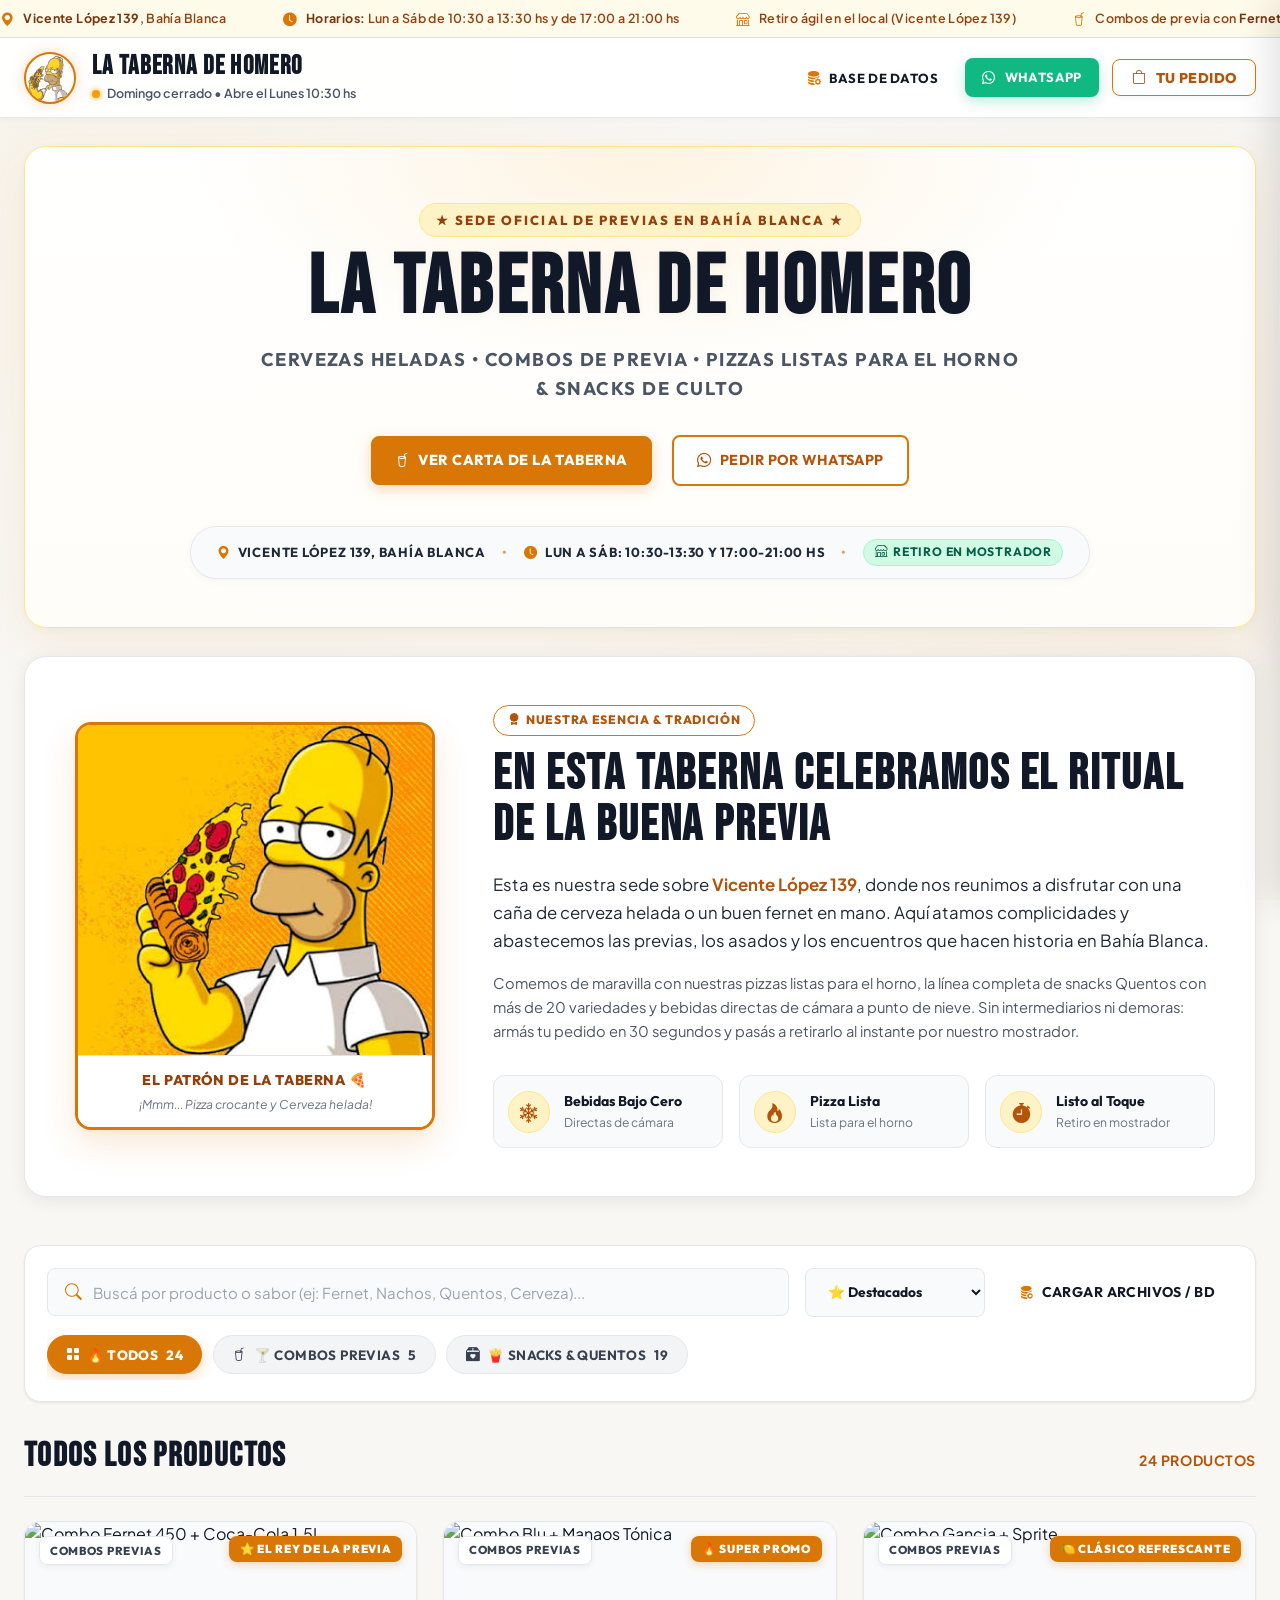
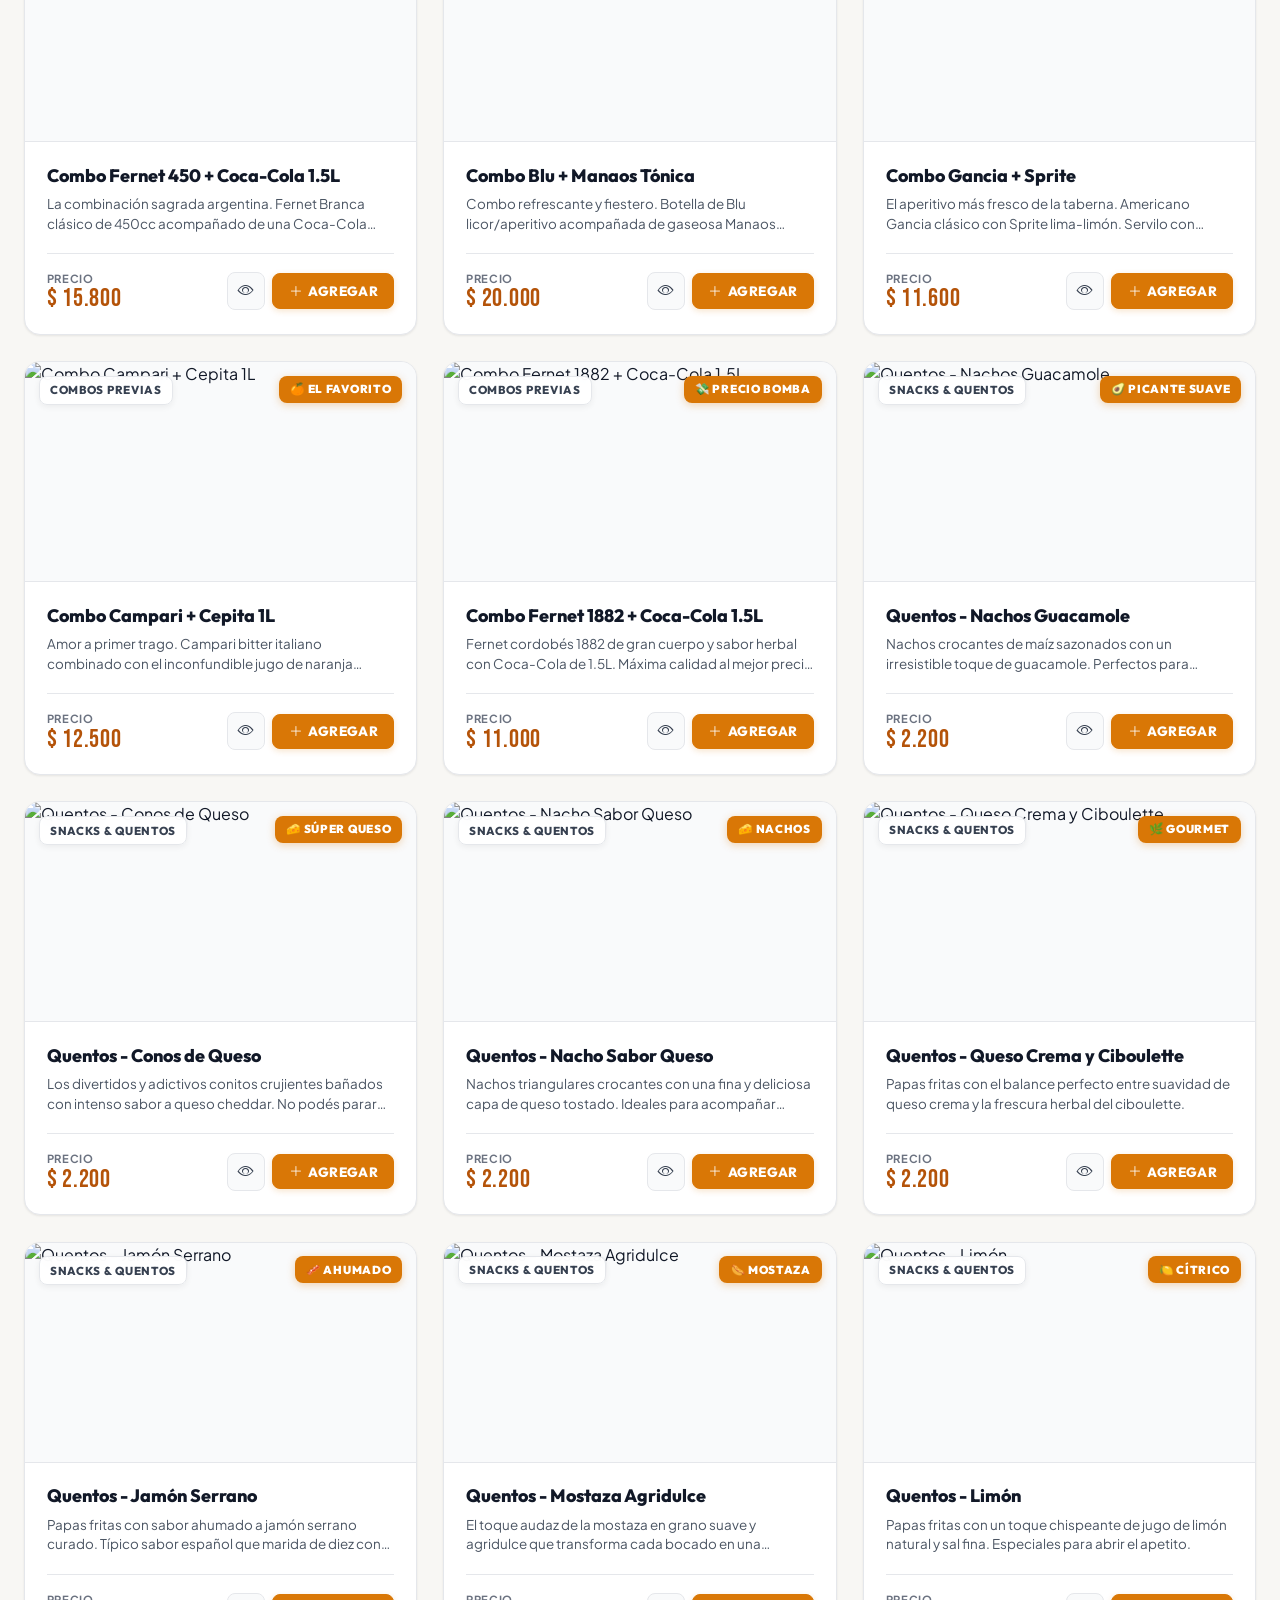
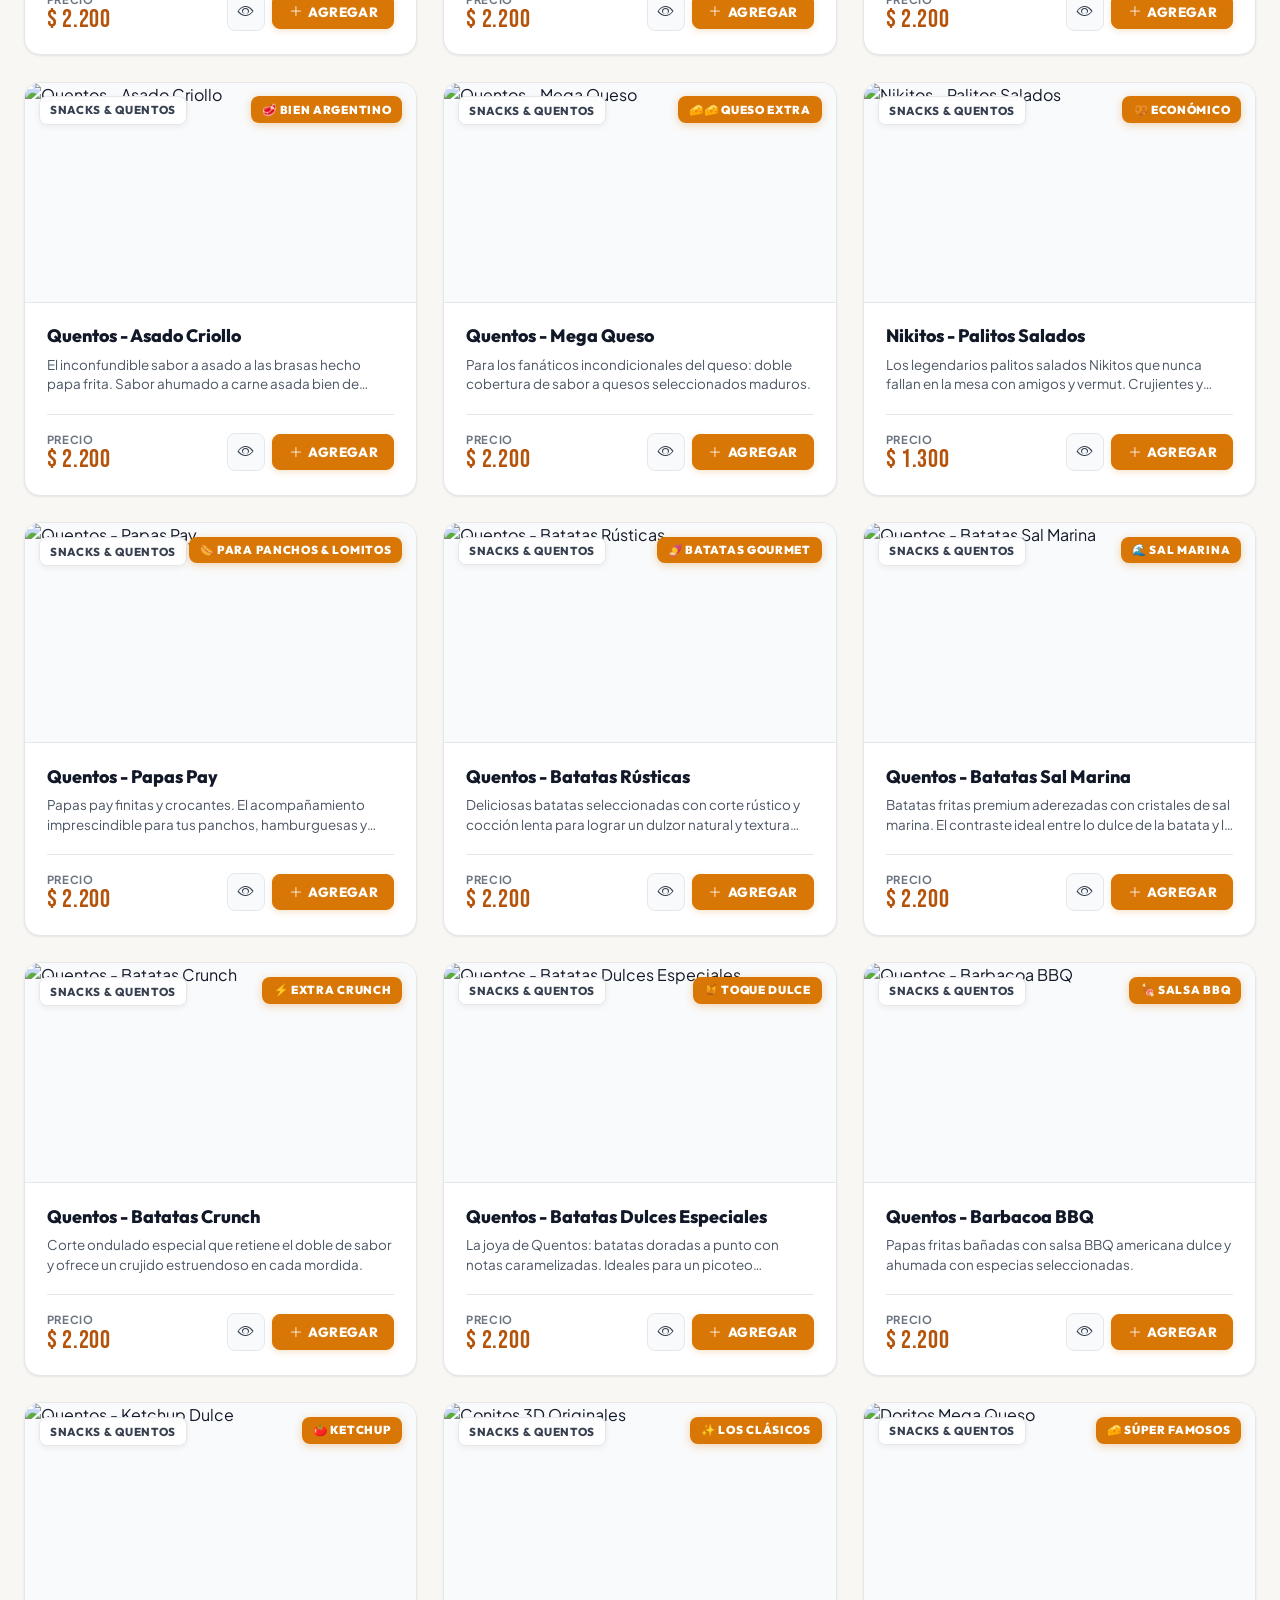
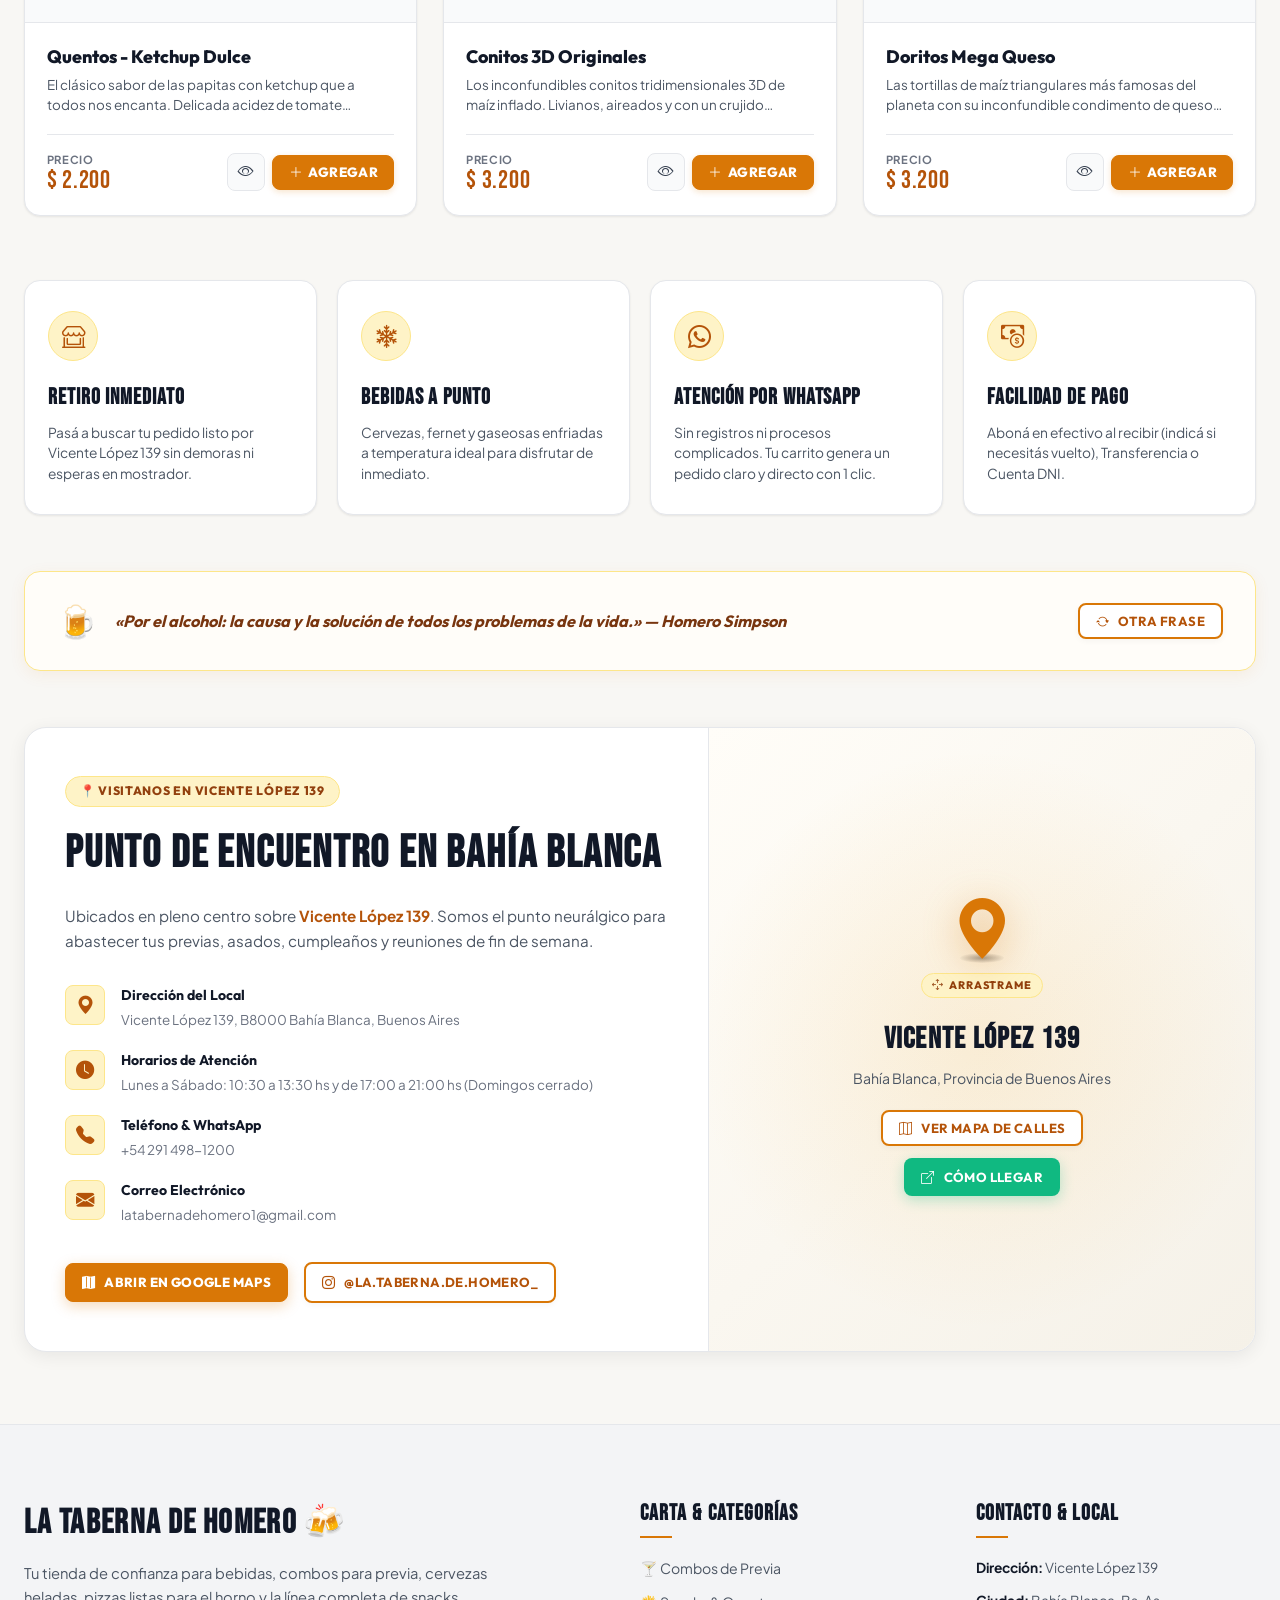
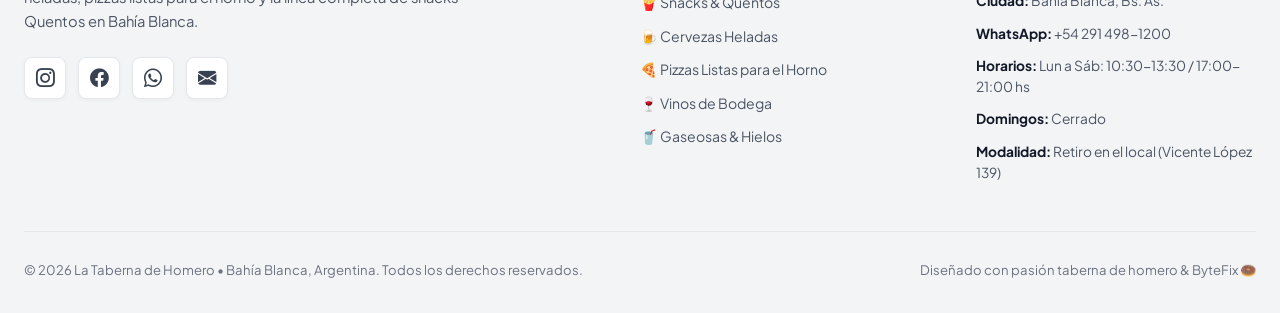
==== commit 0b1310db: "feat: limpiar catalogo e implementar base de datos con carga de archivos CSV/JSON, fotos locales y e" ====
--- a/index.html
+++ b/index.html
@@ -138,6 +138,11 @@
       </a>
 
       <div class="header-right">
+        <button class="header-db-btn" id="openDbBtn" title="Base de Datos y Cargar Archivos">
+          <i class="bi bi-database-fill-gear"></i>
+          <span class="db-btn-text">Base de Datos</span>
+        </button>
+
         <a href="https://wa.me/542914981200?text=Hola%20La%20Taberna%20de%20Homero!%20Quiero%20hacer%20una%20consulta" 
            target="_blank" 
            rel="noopener noreferrer" 
@@ -295,6 +300,11 @@
           <option value="price-desc">💎 Mayor precio</option>
           <option value="name-asc">🔤 Nombre A-Z</option>
         </select>
+
+        <button class="btn btn-db-panel" id="openDbCatalogBtn" title="Base de Datos: Cargar archivos CSV/JSON o agregar productos">
+          <i class="bi bi-database-fill-gear"></i>
+          <span>Cargar Archivos / BD</span>
+        </button>
       </div>
 
       <nav class="categories-tabs" id="categoriesRow" aria-label="Categorías del catálogo">
@@ -642,6 +652,264 @@
     </div>
   </div>
 
+  <!-- 11.1. MODAL BASE DE DATOS Y GESTIÓN DE ARCHIVOS -->
+  <div class="db-modal-backdrop" id="databaseModalBackdrop" aria-hidden="true" role="dialog" aria-labelledby="dbModalTitle">
+    <div class="db-modal-container">
+      <div class="db-modal-header">
+        <div class="db-modal-title-group">
+          <div class="db-modal-badge">
+            <i class="bi bi-database-fill-gear"></i> GESTOR DE DATOS
+          </div>
+          <h3 id="dbModalTitle" class="db-modal-title">Base de Datos de la Taberna</h3>
+          <p class="db-modal-subtitle">Cargá archivos CSV/JSON, subí fotos de productos o administrá tu inventario en tiempo real.</p>
+        </div>
+        <button class="modal-close-icon" id="dbModalCloseBtn" aria-label="Cerrar modal de base de datos">&times;</button>
+      </div>
+
+      <!-- Pestañas de Navegación -->
+      <nav class="db-tabs-nav" aria-label="Secciones de la base de datos">
+        <button type="button" class="db-tab-btn active" data-dbtab="upload">
+          <i class="bi bi-cloud-arrow-up-fill"></i>
+          <span>Cargar Archivo</span>
+        </button>
+        <button type="button" class="db-tab-btn" data-dbtab="new-product">
+          <i class="bi bi-plus-circle-fill"></i>
+          <span>Nuevo Producto</span>
+        </button>
+        <button type="button" class="db-tab-btn" data-dbtab="inventory">
+          <i class="bi bi-table"></i>
+          <span>Inventario Actual (<strong id="dbInventoryBadge">24</strong>)</span>
+        </button>
+        <button type="button" class="db-tab-btn" data-dbtab="backup">
+          <i class="bi bi-shield-check"></i>
+          <span>Copia de Seguridad</span>
+        </button>
+      </nav>
+
+      <!-- Contenido de Pestañas -->
+      <div class="db-modal-body">
+        <!-- PESTAÑA 1: CARGAR ARCHIVO (CSV / JSON) -->
+        <div class="db-tab-pane active" id="dbTabUpload">
+          <div class="db-dropzone" id="dbDropzone">
+            <input type="file" id="dbFileInput" accept=".csv, .json, text/csv, application/json" style="display: none;">
+            <div class="db-dropzone-icon">
+              <i class="bi bi-file-earmark-spreadsheet"></i>
+            </div>
+            <h4 class="db-dropzone-title">Arrastrá tu archivo acá o hacé clic para seleccionar</h4>
+            <p class="db-dropzone-hint">Formatos soportados: <strong>.CSV</strong> (separado por coma o punto y coma) o <strong>.JSON</strong></p>
+            <button type="button" class="btn btn-outline btn-sm" id="dbBrowseFilesBtn">
+              <i class="bi bi-folder2-open"></i> Explorar Archivos
+            </button>
+          </div>
+
+          <!-- Modos de Importación -->
+          <div class="db-import-options">
+            <span class="db-options-label">Modo de importación:</span>
+            <label class="db-radio-label">
+              <input type="radio" name="dbImportMode" value="append" checked>
+              <span><strong>Añadir</strong> a los productos actuales</span>
+            </label>
+            <label class="db-radio-label">
+              <input type="radio" name="dbImportMode" value="replace">
+              <span><strong>Reemplazar</strong> el catálogo completo con este archivo</span>
+            </label>
+          </div>
+
+          <!-- Previsualización del archivo cargado -->
+          <div class="db-preview-card" id="dbPreviewCard" style="display: none;">
+            <div class="db-preview-header">
+              <div class="db-preview-summary">
+                <i class="bi bi-check-circle-fill text-success"></i>
+                <span id="dbPreviewFilename">archivo.csv</span>
+                <span class="db-preview-count" id="dbPreviewCount">0 productos detectados</span>
+              </div>
+              <div class="db-preview-actions">
+                <button type="button" class="btn btn-sm btn-ghost" id="dbCancelPreviewBtn">Cancelar</button>
+                <button type="button" class="btn btn-sm btn-primary" id="dbConfirmImportBtn">
+                  <i class="bi bi-box-arrow-in-down"></i> Importar a la Base de Datos
+                </button>
+              </div>
+            </div>
+            <div class="db-preview-table-wrap">
+              <table class="db-table" id="dbPreviewTable">
+                <thead>
+                  <tr>
+                    <th>Nombre</th>
+                    <th>Categoría</th>
+                    <th>Precio</th>
+                    <th>Etiqueta</th>
+                    <th>Detalles</th>
+                  </tr>
+                </thead>
+                <tbody id="dbPreviewTableBody">
+                  <!-- Filas dinámicas -->
+                </tbody>
+              </table>
+            </div>
+          </div>
+
+          <!-- Plantillas para descargar -->
+          <div class="db-templates-card">
+            <div class="db-templates-info">
+              <h5>¿Querés una plantilla para armar tu lista de productos?</h5>
+              <p>Descargá un modelo listo para abrir en Excel con acentos y columnas listas para completar.</p>
+            </div>
+            <div class="db-templates-btns">
+              <button type="button" class="btn btn-secondary btn-sm" id="dbDownloadCSVTemplateBtn">
+                <i class="bi bi-filetype-csv"></i> Descargar Plantilla CSV
+              </button>
+              <button type="button" class="btn btn-ghost btn-sm" id="dbDownloadJSONTemplateBtn">
+                <i class="bi bi-filetype-json"></i> Plantilla JSON
+              </button>
+            </div>
+          </div>
+        </div>
+
+        <!-- PESTAÑA 2: NUEVO PRODUCTO (CARGA MANUAL + FOTO) -->
+        <div class="db-tab-pane" id="dbTabNewProduct">
+          <form id="dbNewProductForm" class="db-form">
+            <div class="db-form-grid">
+              <div class="form-group">
+                <label for="dbProdName">Nombre del Producto <span class="required">*</span></label>
+                <input type="text" id="dbProdName" class="form-input" placeholder="Ej: Cerveza IPA Artesanal" required>
+              </div>
+
+              <div class="form-group">
+                <label for="dbProdCategory">Categoría <span class="required">*</span></label>
+                <select id="dbProdCategory" class="form-input">
+                  <option value="combos">🍸 Combos Previas</option>
+                  <option value="snacks">🍟 Snacks & Quentos</option>
+                  <option value="cervezas">🍻 Cervezas</option>
+                  <option value="pizzas">🍕 Pizzas</option>
+                  <option value="vinos">🍷 Vinos</option>
+                  <option value="gaseosas">🥤 Gaseosas & Hielo</option>
+                  <option value="nueva">+ Crear nueva categoría...</option>
+                </select>
+                <input type="text" id="dbProdCategoryCustom" class="form-input" placeholder="Nombre de la nueva categoría" style="display: none; margin-top: 8px;">
+              </div>
+
+              <div class="form-group">
+                <label for="dbProdPrice">Precio en Pesos ($) <span class="required">*</span></label>
+                <input type="number" id="dbProdPrice" class="form-input" min="0" step="50" placeholder="Ej: 4500" required>
+              </div>
+
+              <div class="form-group">
+                <label for="dbProdBadge">Etiqueta Destacada (Opcional)</label>
+                <input type="text" id="dbProdBadge" class="form-input" placeholder="Ej: 🔥 Más Vendido, ❄️ Bien Fría, ⭐ Recomendado">
+              </div>
+            </div>
+
+            <!-- Carga de Foto -->
+            <div class="form-group db-image-picker-group">
+              <label>Foto del Producto</label>
+              <div class="db-image-inputs">
+                <div class="db-image-file-box">
+                  <label for="dbProdImageFile" class="db-image-upload-trigger">
+                    <i class="bi bi-camera"></i> Subir foto desde el dispositivo
+                  </label>
+                  <input type="file" id="dbProdImageFile" accept="image/*" style="display: none;">
+                  <span class="db-upload-hint">Formatos: JPG, PNG, WEBP (se optimiza automáticamente).</span>
+                </div>
+                <div class="db-image-or">ó</div>
+                <div class="db-image-url-box">
+                  <input type="url" id="dbProdImageUrl" class="form-input" placeholder="Pegar URL de imagen web (https://...)">
+                </div>
+              </div>
+              <!-- Previsualizador de foto seleccionada -->
+              <div class="db-img-preview-box" id="dbImagePreviewWrap" style="display: none;">
+                <img id="dbImagePreview" src="" alt="Previsualización de foto">
+                <button type="button" class="db-img-remove-btn" id="dbRemoveImageBtn" title="Quitar foto">&times;</button>
+              </div>
+            </div>
+
+            <div class="form-group">
+              <label for="dbProdDesc">Descripción</label>
+              <textarea id="dbProdDesc" class="form-input" rows="2" placeholder="Detalle tentador del producto para tus clientes..."></textarea>
+            </div>
+
+            <div class="form-group">
+              <label for="dbProdDetails">Características o viñetas (separadas por coma o barra vertical |)</label>
+              <input type="text" id="dbProdDetails" class="form-input" placeholder="Ej: Fría de heladera | Botella 1 Litro | Lista para disfrutar">
+            </div>
+
+            <div class="form-row-checkbox">
+              <label class="custom-checkbox">
+                <input type="checkbox" id="dbProdStock" checked>
+                <span class="checkmark"></span>
+                <span class="checkbox-text">Producto con stock disponible para la venta</span>
+              </label>
+            </div>
+
+            <div class="db-form-footer">
+              <button type="submit" class="btn btn-primary" id="dbSaveProductBtn">
+                <i class="bi bi-check-lg"></i> Guardar Producto en Base de Datos
+              </button>
+            </div>
+          </form>
+        </div>
+
+        <!-- PESTAÑA 3: INVENTARIO ACTUAL -->
+        <div class="db-tab-pane" id="dbTabInventory">
+          <div class="db-inv-toolbar">
+            <div class="db-inv-search">
+              <i class="bi bi-search"></i>
+              <input type="text" id="dbInvSearchInput" placeholder="Filtrar por nombre o categoría...">
+            </div>
+            <button type="button" class="btn btn-outline btn-sm text-danger" id="dbResetDefaultsBtn" title="Restablecer a los 24 productos originales">
+              <i class="bi bi-arrow-counterclockwise"></i> Restablecer valores de fábrica
+            </button>
+          </div>
+
+          <div class="db-inv-table-wrapper">
+            <table class="db-table db-inv-table">
+              <thead>
+                <tr>
+                  <th style="width: 50px;">Foto</th>
+                  <th>ID</th>
+                  <th>Nombre</th>
+                  <th>Categoría</th>
+                  <th>Precio</th>
+                  <th>Stock</th>
+                  <th style="text-align: right;">Acciones</th>
+                </tr>
+              </thead>
+              <tbody id="dbInventoryTableBody">
+                <!-- Inyección dinámica -->
+              </tbody>
+            </table>
+          </div>
+        </div>
+
+        <!-- PESTAÑA 4: COPIA DE SEGURIDAD & EXPORTACIÓN -->
+        <div class="db-tab-pane" id="dbTabBackup">
+          <div class="db-backup-cards-grid">
+            <div class="db-backup-card">
+              <div class="db-backup-icon-wrap">
+                <i class="bi bi-file-earmark-spreadsheet-fill"></i>
+              </div>
+              <h4>Exportar en formato Excel (.CSV)</h4>
+              <p>Descargá una planilla con todos los productos actuales. Compatible con Microsoft Excel y Google Sheets con acentos incluidos.</p>
+              <button type="button" class="btn btn-primary btn-sm" id="dbExportCSVBtn">
+                <i class="bi bi-download"></i> Descargar CSV
+              </button>
+            </div>
+
+            <div class="db-backup-card">
+              <div class="db-backup-icon-wrap">
+                <i class="bi bi-filetype-json"></i>
+              </div>
+              <h4>Copia de Seguridad (.JSON)</h4>
+              <p>Exportá la base de datos completa de tu tienda en formato JSON estándar para respaldo o migración.</p>
+              <button type="button" class="btn btn-secondary btn-sm" id="dbExportJSONBtn">
+                <i class="bi bi-download"></i> Descargar JSON
+              </button>
+            </div>
+          </div>
+        </div>
+      </div>
+    </div>
+  </div>
+
   <!-- 12. BARRA INFERIOR FLOTANTE EN MÓVILES -->
   <div class="mobile-bottom-dock">
     <div class="dock-content">
@@ -662,6 +930,7 @@
 
   <!-- Scripts -->
   <script src="js/products.js"></script>
+  <script src="js/database.js"></script>
   <script src="js/app.js"></script>
 </body>
 </html>
--- a/css/styles.css
+++ b/css/styles.css
@@ -2248,3 +2248,636 @@
     padding-bottom: 70px;
   }
 }
+
+
+/* ==========================================================================
+   14. BOTONES Y MODAL DE BASE DE DATOS Y CARGA DE ARCHIVOS
+   ========================================================================== */
+
+/* Botón en Header */
+.header-db-btn {
+  display: inline-flex;
+  align-items: center;
+  gap: 0.5rem;
+  background: var(--bg-surface);
+  color: var(--text-primary);
+  border: 1px solid var(--border-medium);
+  padding: 0.45rem 0.85rem;
+  border-radius: var(--radius-pill);
+  font-family: var(--font-heading);
+  font-size: 0.82rem;
+  font-weight: 700;
+  text-transform: uppercase;
+  letter-spacing: 0.04em;
+  cursor: pointer;
+  transition: all var(--transition-fast);
+}
+
+.header-db-btn i {
+  color: var(--accent-gold);
+  font-size: 0.95rem;
+}
+
+.header-db-btn:hover {
+  background: var(--bg-subtle);
+  border-color: var(--accent-gold);
+  color: var(--accent-gold);
+  transform: translateY(-1px);
+  box-shadow: var(--shadow-sm);
+}
+
+/* Botón en Panel de Catálogo */
+.btn-db-panel {
+  display: inline-flex;
+  align-items: center;
+  gap: 0.5rem;
+  background: #FFFFFF;
+  color: var(--text-primary);
+  border: 1px solid var(--border-medium);
+  padding: 0.75rem 1.15rem;
+  border-radius: var(--radius-sm);
+  font-family: var(--font-heading);
+  font-size: 0.88rem;
+  font-weight: 700;
+  cursor: pointer;
+  white-space: nowrap;
+  transition: all var(--transition-fast);
+}
+
+.btn-db-panel i {
+  color: var(--accent-gold);
+}
+
+.btn-db-panel:hover {
+  border-color: var(--accent-gold);
+  background: var(--bg-surface);
+  color: var(--accent-gold);
+  box-shadow: var(--shadow-sm);
+}
+
+/* Backdrop Modal Base de Datos */
+.db-modal-backdrop {
+  position: fixed;
+  inset: 0;
+  background: rgba(15, 23, 42, 0.72);
+  backdrop-filter: blur(8px);
+  -webkit-backdrop-filter: blur(8px);
+  z-index: 10000;
+  display: flex;
+  align-items: center;
+  justify-content: center;
+  padding: 1rem;
+  opacity: 0;
+  visibility: hidden;
+  transition: all var(--transition-normal);
+}
+
+.db-modal-backdrop.active {
+  opacity: 1;
+  visibility: visible;
+}
+
+.db-modal-container {
+  background: #FFFFFF;
+  width: 100%;
+  max-width: 880px;
+  max-height: 90vh;
+  border-radius: var(--radius-lg);
+  box-shadow: 0 25px 50px -12px rgba(0, 0, 0, 0.25);
+  display: flex;
+  flex-direction: column;
+  overflow: hidden;
+  border: 1px solid var(--border-medium);
+  transform: scale(0.96) translateY(12px);
+  transition: transform var(--transition-normal);
+}
+
+.db-modal-backdrop.active .db-modal-container {
+  transform: scale(1) translateY(0);
+}
+
+/* Header del Modal */
+.db-modal-header {
+  padding: 1.5rem 1.75rem 1.25rem;
+  border-bottom: 1px solid var(--border-subtle);
+  display: flex;
+  align-items: flex-start;
+  justify-content: space-between;
+  gap: 1rem;
+  background: var(--bg-surface);
+}
+
+.db-modal-badge {
+  display: inline-flex;
+  align-items: center;
+  gap: 0.35rem;
+  background: #FEF3C7;
+  color: #92400E;
+  font-family: var(--font-heading);
+  font-size: 0.7rem;
+  font-weight: 800;
+  letter-spacing: 0.08em;
+  padding: 0.2rem 0.6rem;
+  border-radius: var(--radius-pill);
+  margin-bottom: 0.5rem;
+}
+
+.db-modal-title {
+  font-family: var(--font-display);
+  font-size: 1.85rem;
+  letter-spacing: 0.03em;
+  color: var(--text-primary);
+  margin: 0 0 0.25rem 0;
+  text-transform: uppercase;
+}
+
+.db-modal-subtitle {
+  font-size: 0.88rem;
+  color: var(--text-secondary);
+  margin: 0;
+}
+
+/* Navegación por Pestañas */
+.db-tabs-nav {
+  display: flex;
+  background: var(--bg-subtle);
+  border-bottom: 1px solid var(--border-medium);
+  padding: 0 1.25rem;
+  gap: 0.5rem;
+  overflow-x: auto;
+  scrollbar-width: none;
+}
+
+.db-tabs-nav::-webkit-scrollbar {
+  display: none;
+}
+
+.db-tab-btn {
+  background: transparent;
+  border: none;
+  border-bottom: 2px solid transparent;
+  padding: 0.9rem 1rem;
+  font-family: var(--font-heading);
+  font-size: 0.88rem;
+  font-weight: 700;
+  color: var(--text-secondary);
+  cursor: pointer;
+  display: inline-flex;
+  align-items: center;
+  gap: 0.5rem;
+  white-space: nowrap;
+  transition: all var(--transition-fast);
+}
+
+.db-tab-btn i {
+  font-size: 1rem;
+}
+
+.db-tab-btn:hover {
+  color: var(--text-primary);
+}
+
+.db-tab-btn.active {
+  color: var(--accent-gold);
+  border-bottom-color: var(--accent-gold);
+  background: #FFFFFF;
+}
+
+/* Cuerpo del Modal */
+.db-modal-body {
+  padding: 1.5rem 1.75rem;
+  overflow-y: auto;
+  flex: 1;
+}
+
+.db-tab-pane {
+  display: none;
+}
+
+.db-tab-pane.active {
+  display: block;
+  animation: fadeIn 0.25s ease;
+}
+
+/* PESTAÑA 1: DROPZONE */
+.db-dropzone {
+  border: 2px dashed #CBD5E1;
+  background: var(--bg-surface);
+  border-radius: var(--radius-md);
+  padding: 2.5rem 1.5rem;
+  text-align: center;
+  cursor: pointer;
+  transition: all var(--transition-normal);
+}
+
+.db-dropzone:hover,
+.db-dropzone.dragover {
+  border-color: var(--accent-gold);
+  background: #FFFBEB;
+}
+
+.db-dropzone-icon {
+  font-size: 3rem;
+  color: var(--accent-gold);
+  margin-bottom: 0.75rem;
+}
+
+.db-dropzone-title {
+  font-family: var(--font-heading);
+  font-size: 1.15rem;
+  color: var(--text-primary);
+  margin-bottom: 0.35rem;
+}
+
+.db-dropzone-hint {
+  font-size: 0.85rem;
+  color: var(--text-muted);
+  margin-bottom: 1.25rem;
+}
+
+/* Modos de Importación */
+.db-import-options {
+  display: flex;
+  align-items: center;
+  gap: 1.25rem;
+  margin: 1.25rem 0;
+  padding: 0.85rem 1rem;
+  background: var(--bg-surface);
+  border-radius: var(--radius-sm);
+  border: 1px solid var(--border-subtle);
+  flex-wrap: wrap;
+}
+
+.db-options-label {
+  font-family: var(--font-heading);
+  font-size: 0.85rem;
+  font-weight: 700;
+  color: var(--text-secondary);
+}
+
+.db-radio-label {
+  display: inline-flex;
+  align-items: center;
+  gap: 0.4rem;
+  font-size: 0.88rem;
+  cursor: pointer;
+}
+
+.db-radio-label input {
+  accent-color: var(--accent-gold);
+}
+
+/* Card de Previsualización */
+.db-preview-card {
+  margin-top: 1.25rem;
+  border: 1px solid var(--border-medium);
+  border-radius: var(--radius-md);
+  overflow: hidden;
+  background: #FFFFFF;
+}
+
+.db-preview-header {
+  padding: 0.85rem 1.15rem;
+  background: var(--bg-surface);
+  border-bottom: 1px solid var(--border-subtle);
+  display: flex;
+  align-items: center;
+  justify-content: space-between;
+  gap: 1rem;
+  flex-wrap: wrap;
+}
+
+.db-preview-summary {
+  display: flex;
+  align-items: center;
+  gap: 0.5rem;
+  font-weight: 600;
+  font-size: 0.9rem;
+}
+
+.db-preview-count {
+  background: #E2E8F0;
+  font-size: 0.78rem;
+  padding: 0.15rem 0.5rem;
+  border-radius: var(--radius-pill);
+  font-weight: 700;
+  color: var(--text-secondary);
+}
+
+.db-preview-actions {
+  display: flex;
+  gap: 0.5rem;
+}
+
+.db-preview-table-wrap {
+  max-height: 260px;
+  overflow: auto;
+}
+
+/* Tablas del Gestor */
+.db-table {
+  width: 100%;
+  border-collapse: collapse;
+  font-size: 0.85rem;
+  text-align: left;
+}
+
+.db-table th {
+  background: #F1F5F9;
+  padding: 0.65rem 0.85rem;
+  font-family: var(--font-heading);
+  font-weight: 700;
+  color: var(--text-secondary);
+  border-bottom: 1px solid var(--border-medium);
+  position: sticky;
+  top: 0;
+  z-index: 2;
+}
+
+.db-table td {
+  padding: 0.65rem 0.85rem;
+  border-bottom: 1px solid var(--border-subtle);
+  color: var(--text-primary);
+  vertical-align: middle;
+}
+
+.db-table tr:hover td {
+  background: #FAF8F5;
+}
+
+.db-table-thumb {
+  width: 36px;
+  height: 36px;
+  border-radius: var(--radius-xs);
+  object-fit: cover;
+  border: 1px solid var(--border-subtle);
+}
+
+/* Card de Plantillas */
+.db-templates-card {
+  margin-top: 1.5rem;
+  padding: 1.15rem 1.35rem;
+  background: #F8FAFC;
+  border: 1px solid #E2E8F0;
+  border-radius: var(--radius-md);
+  display: flex;
+  align-items: center;
+  justify-content: space-between;
+  gap: 1.25rem;
+  flex-wrap: wrap;
+}
+
+.db-templates-info h5 {
+  margin: 0 0 0.25rem 0;
+  font-family: var(--font-heading);
+  font-size: 0.95rem;
+  color: var(--text-primary);
+}
+
+.db-templates-info p {
+  margin: 0;
+  font-size: 0.82rem;
+  color: var(--text-secondary);
+}
+
+.db-templates-btns {
+  display: flex;
+  gap: 0.5rem;
+  flex-wrap: wrap;
+}
+
+/* PESTAÑA 2: FORMULARIO NUEVO PRODUCTO */
+.db-form {
+  display: flex;
+  flex-direction: column;
+  gap: 1rem;
+}
+
+.db-form-grid {
+  display: grid;
+  grid-template-columns: repeat(2, 1fr);
+  gap: 1rem;
+}
+
+.db-image-inputs {
+  display: flex;
+  align-items: center;
+  gap: 0.75rem;
+  margin-top: 0.35rem;
+}
+
+.db-image-file-box {
+  flex: 1;
+}
+
+.db-image-upload-trigger {
+  display: inline-flex;
+  align-items: center;
+  gap: 0.4rem;
+  background: var(--bg-surface);
+  border: 1px dashed #94A3B8;
+  padding: 0.65rem 0.9rem;
+  border-radius: var(--radius-sm);
+  font-size: 0.85rem;
+  font-weight: 600;
+  color: var(--text-primary);
+  cursor: pointer;
+  width: 100%;
+  justify-content: center;
+  transition: all var(--transition-fast);
+}
+
+.db-image-upload-trigger:hover {
+  background: #FFFBEB;
+  border-color: var(--accent-gold);
+  color: var(--accent-gold);
+}
+
+.db-upload-hint {
+  display: block;
+  font-size: 0.72rem;
+  color: var(--text-muted);
+  margin-top: 0.25rem;
+}
+
+.db-image-or {
+  font-size: 0.75rem;
+  font-weight: 700;
+  color: var(--text-muted);
+  text-transform: uppercase;
+}
+
+.db-image-url-box {
+  flex: 1.2;
+}
+
+.db-img-preview-box {
+  margin-top: 0.65rem;
+  position: relative;
+  display: inline-block;
+  width: 80px;
+  height: 80px;
+  border-radius: var(--radius-sm);
+  border: 2px solid var(--accent-gold);
+  overflow: hidden;
+}
+
+.db-img-preview-box img {
+  width: 100%;
+  height: 100%;
+  object-fit: cover;
+}
+
+.db-img-remove-btn {
+  position: absolute;
+  top: 2px;
+  right: 2px;
+  background: rgba(0, 0, 0, 0.65);
+  color: #FFFFFF;
+  border: none;
+  border-radius: var(--radius-pill);
+  width: 20px;
+  height: 20px;
+  display: flex;
+  align-items: center;
+  justify-content: center;
+  cursor: pointer;
+  font-size: 14px;
+}
+
+.db-form-footer {
+  margin-top: 0.75rem;
+  display: flex;
+  justify-content: flex-end;
+}
+
+/* PESTAÑA 3: INVENTARIO */
+.db-inv-toolbar {
+  display: flex;
+  align-items: center;
+  justify-content: space-between;
+  gap: 1rem;
+  margin-bottom: 1rem;
+  flex-wrap: wrap;
+}
+
+.db-inv-search {
+  display: flex;
+  align-items: center;
+  gap: 0.5rem;
+  background: var(--bg-surface);
+  border: 1px solid var(--border-medium);
+  border-radius: var(--radius-sm);
+  padding: 0.45rem 0.75rem;
+  flex: 1;
+  max-width: 380px;
+}
+
+.db-inv-search input {
+  border: none;
+  background: transparent;
+  width: 100%;
+  outline: none;
+  font-size: 0.85rem;
+}
+
+.db-inv-table-wrapper {
+  border: 1px solid var(--border-medium);
+  border-radius: var(--radius-md);
+  max-height: 400px;
+  overflow: auto;
+}
+
+.btn-icon-danger {
+  background: transparent;
+  border: none;
+  color: #EF4444;
+  padding: 0.35rem 0.5rem;
+  border-radius: var(--radius-xs);
+  cursor: pointer;
+  font-size: 0.95rem;
+  transition: all var(--transition-fast);
+}
+
+.btn-icon-danger:hover {
+  background: #FEE2E2;
+}
+
+/* PESTAÑA 4: COPIA DE SEGURIDAD */
+.db-backup-cards-grid {
+  display: grid;
+  grid-template-columns: repeat(2, 1fr);
+  gap: 1.25rem;
+  padding: 1rem 0;
+}
+
+.db-backup-card {
+  background: var(--bg-surface);
+  border: 1px solid var(--border-medium);
+  border-radius: var(--radius-md);
+  padding: 1.75rem 1.5rem;
+  text-align: center;
+  display: flex;
+  flex-direction: column;
+  align-items: center;
+  gap: 0.75rem;
+}
+
+.db-backup-icon-wrap {
+  width: 58px;
+  height: 58px;
+  border-radius: var(--radius-pill);
+  background: #FEF3C7;
+  color: #B45309;
+  display: flex;
+  align-items: center;
+  justify-content: center;
+  font-size: 1.75rem;
+}
+
+.db-backup-card h4 {
+  font-family: var(--font-heading);
+  font-size: 1.15rem;
+  margin: 0;
+  color: var(--text-primary);
+}
+
+.db-backup-card p {
+  font-size: 0.85rem;
+  color: var(--text-secondary);
+  margin: 0 0 0.5rem 0;
+  line-height: 1.45;
+}
+
+/* Responsive */
+@media (max-width: 640px) {
+  .header-db-btn .db-btn-text {
+    display: none;
+  }
+
+  .header-db-btn {
+    padding: 0.45rem 0.6rem;
+  }
+
+  .db-form-grid,
+  .db-backup-cards-grid {
+    grid-template-columns: 1fr;
+  }
+
+  .db-image-inputs {
+    flex-direction: column;
+    align-items: stretch;
+  }
+
+  .db-image-or {
+    text-align: center;
+  }
+
+  .db-modal-header {
+    padding: 1.15rem 1.25rem;
+  }
+
+  .db-modal-body {
+    padding: 1.15rem 1.25rem;
+  }
+}
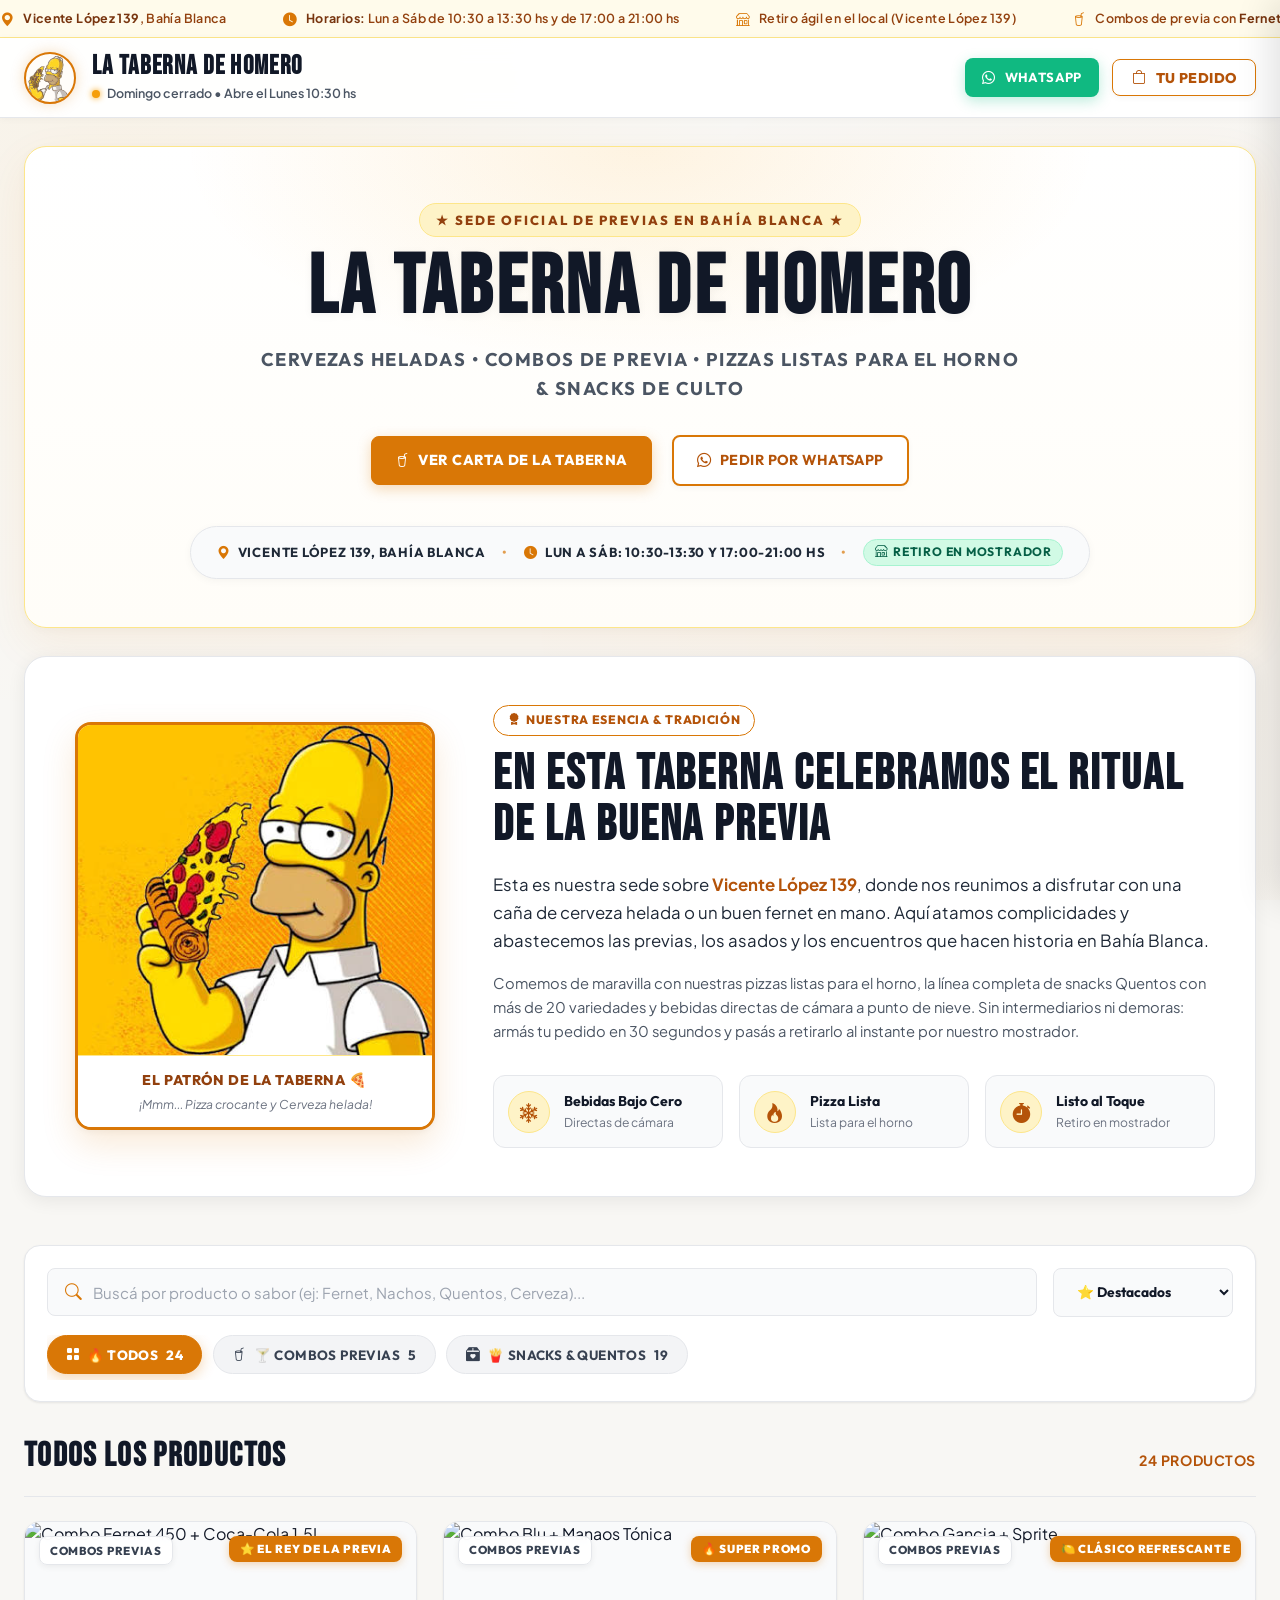
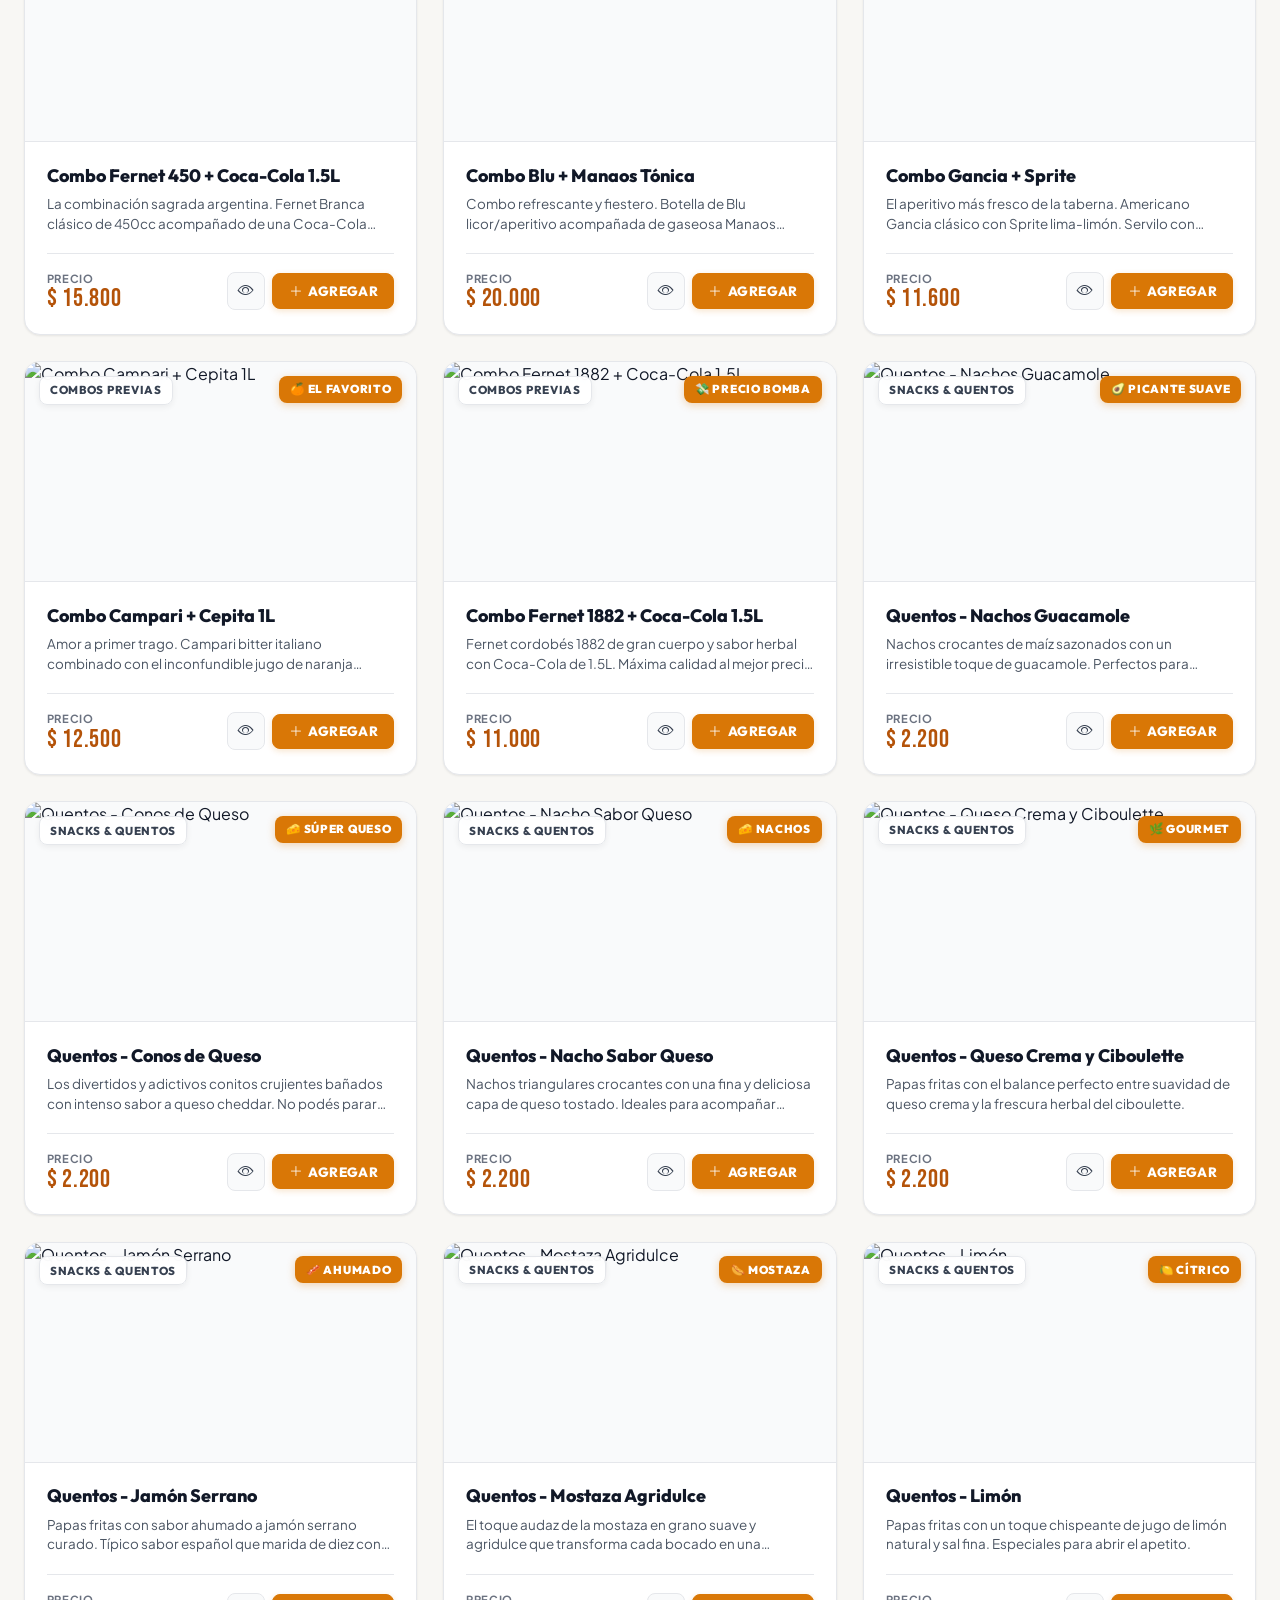
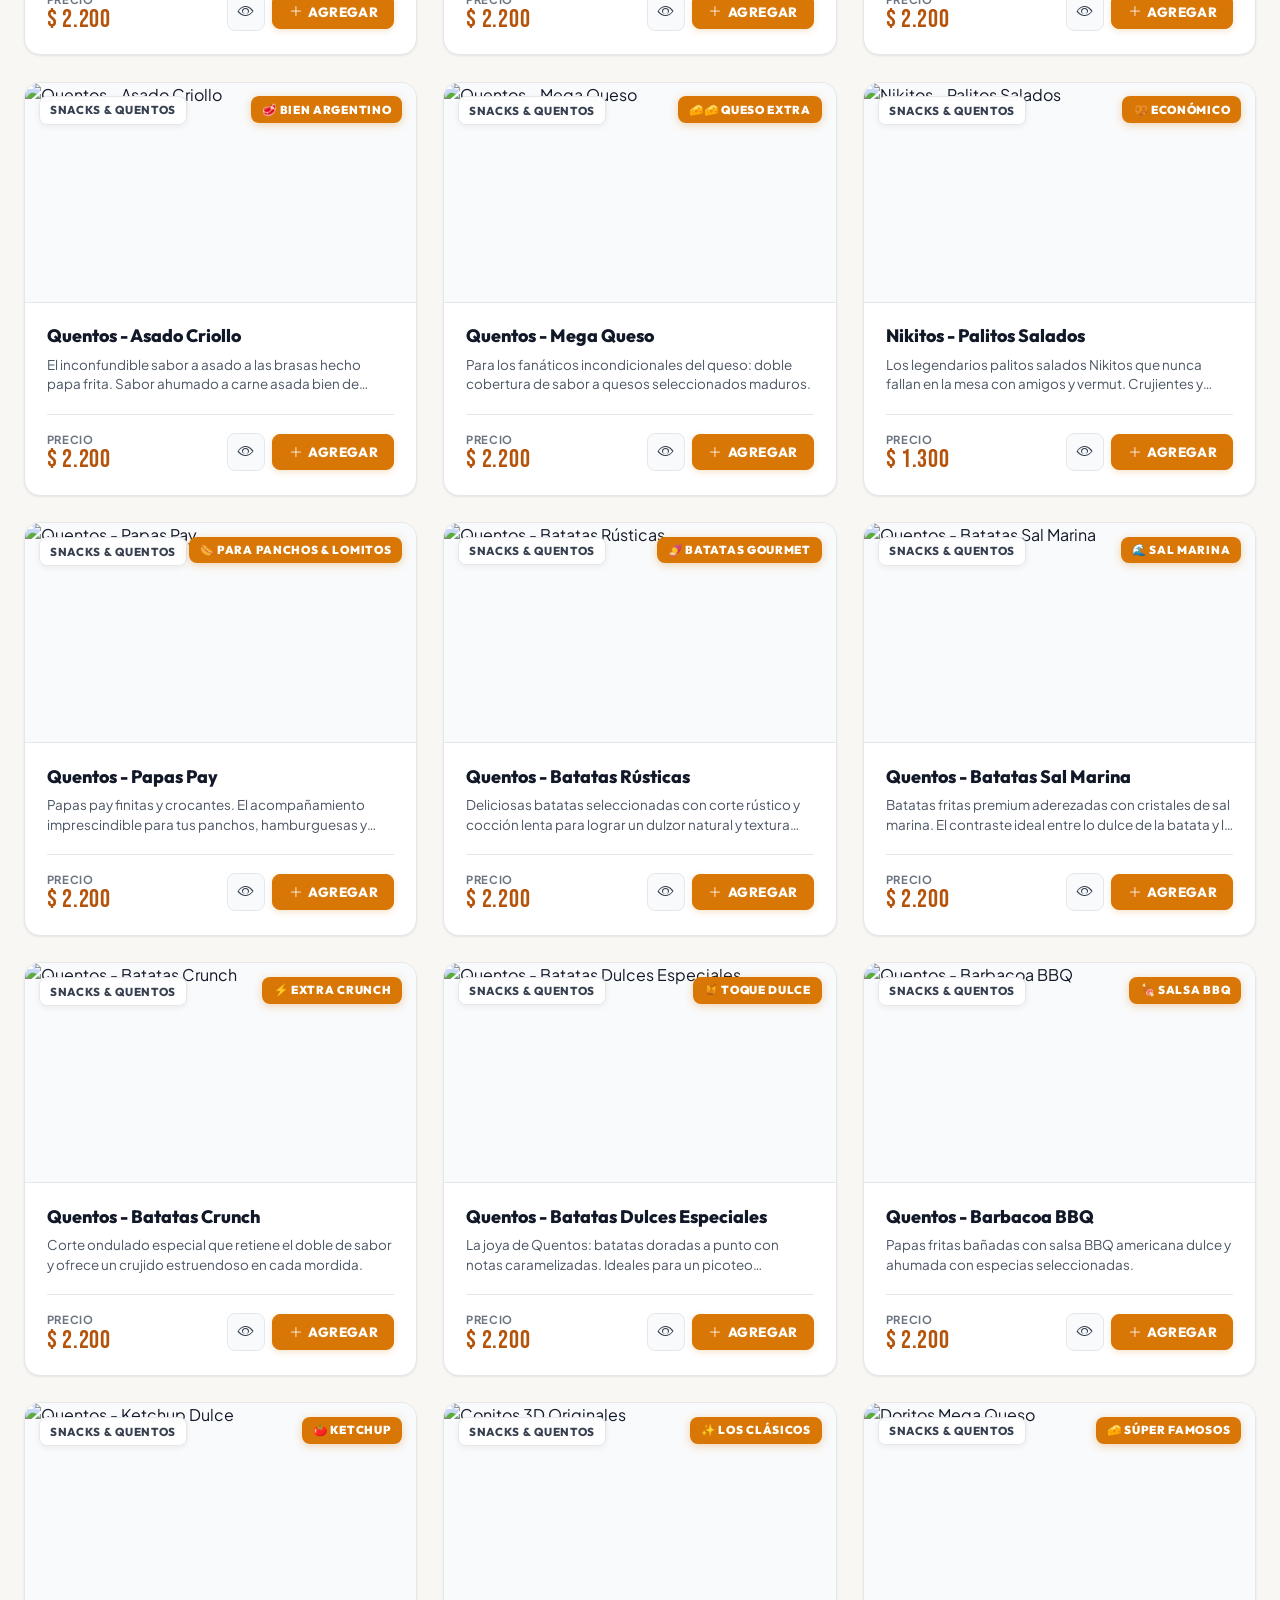
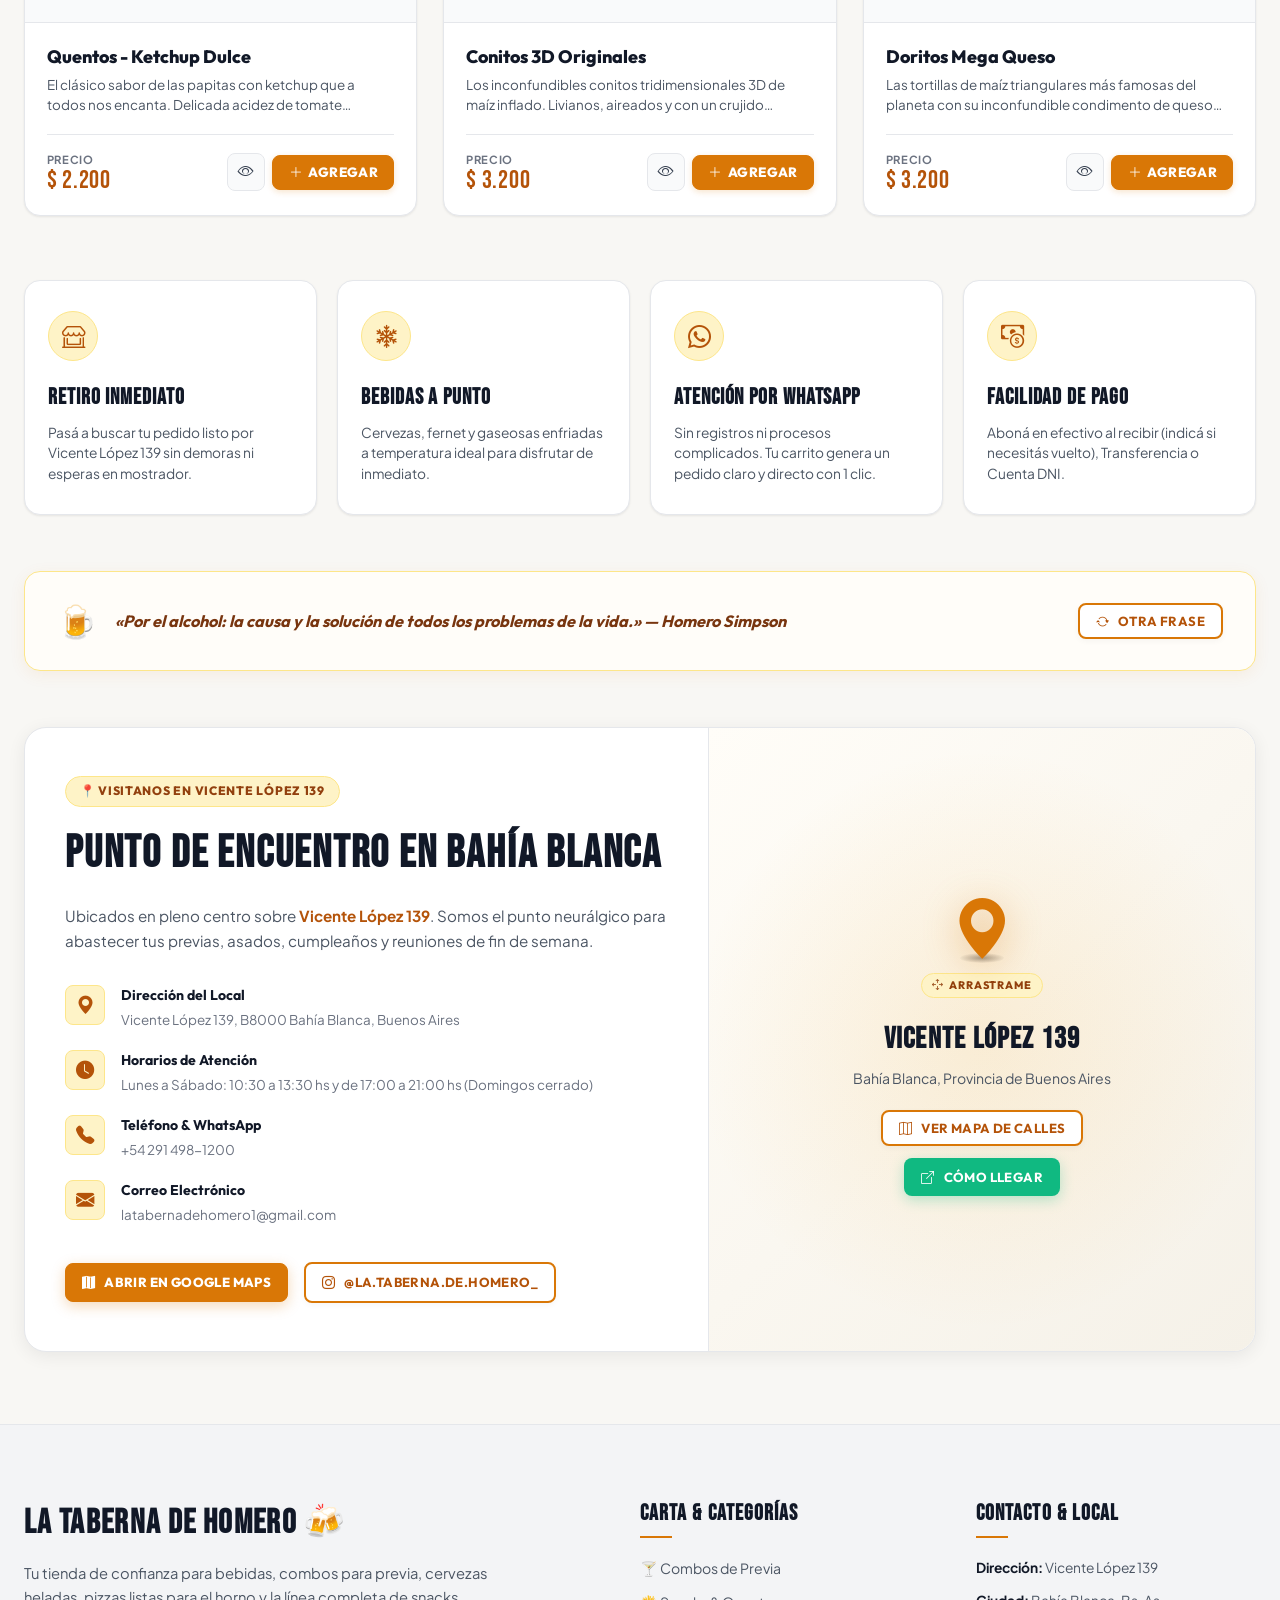
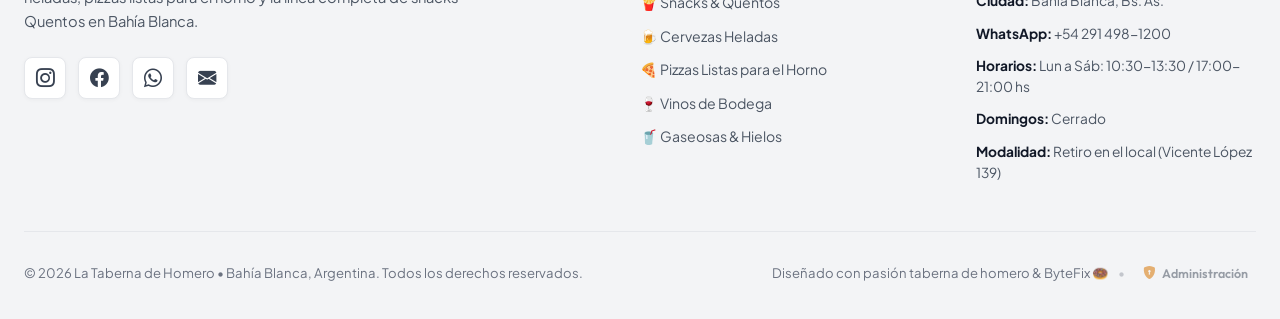
==== commit b8a0c4fd: "feat: ocultar base de datos del publico y restringir acceso a panel de administracion con contrasena" ====
--- a/index.html
+++ b/index.html
@@ -138,11 +138,6 @@
       </a>
 
       <div class="header-right">
-        <button class="header-db-btn" id="openDbBtn" title="Base de Datos y Cargar Archivos">
-          <i class="bi bi-database-fill-gear"></i>
-          <span class="db-btn-text">Base de Datos</span>
-        </button>
-
         <a href="https://wa.me/542914981200?text=Hola%20La%20Taberna%20de%20Homero!%20Quiero%20hacer%20una%20consulta" 
            target="_blank" 
            rel="noopener noreferrer" 
@@ -301,10 +296,6 @@
           <option value="name-asc">🔤 Nombre A-Z</option>
         </select>
 
-        <button class="btn btn-db-panel" id="openDbCatalogBtn" title="Base de Datos: Cargar archivos CSV/JSON o agregar productos">
-          <i class="bi bi-database-fill-gear"></i>
-          <span>Cargar Archivos / BD</span>
-        </button>
       </div>
 
       <nav class="categories-tabs" id="categoriesRow" aria-label="Categorías del catálogo">
@@ -532,7 +523,13 @@
 
     <div class="footer-bottom-bar">
       <span>© 2026 La Taberna de Homero • Bahía Blanca, Argentina. Todos los derechos reservados.</span>
-      <span>Diseñado con pasión taberna de homero & ByteFix 🍩</span>
+      <div class="footer-bottom-links">
+        <span>Diseñado con pasión taberna de homero & ByteFix 🍩</span>
+        <span class="footer-sep">•</span>
+        <a href="#admin" class="footer-admin-link" id="openAdminLink" title="Acceso exclusivo administración">
+          <i class="bi bi-shield-lock-fill"></i> Administración
+        </a>
+      </div>
     </div>
   </footer>
 
@@ -648,7 +645,84 @@
             </button>
           </div>
         </div>
-      </div>
+
+        <!-- PESTAÑA 5: SEGURIDAD Y CAMBIO DE CONTRASEÑA -->
+        <div class="db-tab-pane" id="dbTabSecurity">
+          <div class="db-security-card">
+            <div class="db-security-header">
+              <div class="db-security-icon">
+                <i class="bi bi-key-fill"></i>
+              </div>
+              <h4>Cambiar Contraseña de Administrador</h4>
+              <p>Podés cambiar la clave de acceso a este panel en cualquier momento. La contraseña por defecto es <code>homero123</code>.</p>
+            </div>
+
+            <form id="dbChangePasswordForm" class="db-form" style="max-width: 440px; margin: 0 auto;">
+              <div class="form-group">
+                <label for="dbCurrentPasswordInput">Contraseña Actual <span class="required">*</span></label>
+                <input type="password" id="dbCurrentPasswordInput" class="form-input" placeholder="Ingresá tu clave actual" required>
+              </div>
+
+              <div class="form-group">
+                <label for="dbNewPasswordInput">Nueva Contraseña <span class="required">*</span></label>
+                <input type="password" id="dbNewPasswordInput" class="form-input" minlength="4" placeholder="Mínimo 4 caracteres" required>
+              </div>
+
+              <div class="form-group">
+                <label for="dbConfirmPasswordInput">Confirmar Nueva Contraseña <span class="required">*</span></label>
+                <input type="password" id="dbConfirmPasswordInput" class="form-input" minlength="4" placeholder="Repetí la nueva clave" required>
+              </div>
+
+              <div class="admin-error-msg" id="dbChangePassError" style="display: none; margin-bottom: 0.75rem;"></div>
+
+              <button type="submit" class="btn btn-primary" style="width: 100%;">
+                <i class="bi bi-check2-circle"></i> Guardar Nueva Contraseña
+              </button>
+            </form>
+          </div>
+        </div>
+      </div>
+    </div>
+  </div>
+
+  <!-- 11.0. MODAL DE ACCESO ADMINISTRATIVO (PROTEGIDO POR CONTRASEÑA) -->
+  <div class="admin-login-backdrop" id="adminLoginModalBackdrop" aria-hidden="true" role="dialog" aria-labelledby="adminLoginTitle">
+    <div class="admin-login-card">
+      <div class="admin-login-header">
+        <div class="admin-login-icon">
+          <i class="bi bi-shield-lock-fill"></i>
+        </div>
+        <h3 id="adminLoginTitle" class="admin-login-title">Panel de Administración</h3>
+        <p class="admin-login-subtitle">Ingresá la clave de acceso para gestionar la base de datos y catálogo de La Taberna.</p>
+        <button class="modal-close-icon" id="adminLoginCloseBtn" aria-label="Cerrar modal de acceso">&times;</button>
+      </div>
+
+      <form id="adminLoginForm" class="admin-login-form">
+        <div class="form-group">
+          <label for="adminPasswordInput">Contraseña de Administrador</label>
+          <div class="admin-password-field-wrap">
+            <input type="password" 
+                   id="adminPasswordInput" 
+                   class="form-input admin-password-input" 
+                   placeholder="Ingresá tu contraseña..." 
+                   autocomplete="current-password" 
+                   required>
+            <button type="button" class="btn-toggle-password" id="togglePasswordBtn" title="Mostrar/Ocultar contraseña" aria-label="Mostrar contraseña">
+              <i class="bi bi-eye" id="togglePasswordIcon"></i>
+            </button>
+          </div>
+          <div class="admin-error-msg" id="adminLoginError" style="display: none;">
+            <i class="bi bi-exclamation-triangle-fill"></i> Contraseña incorrecta. Verificá los caracteres e intentá nuevamente.
+          </div>
+        </div>
+
+        <div class="admin-login-actions">
+          <button type="button" class="btn btn-ghost btn-sm" id="adminLoginCancelBtn">Cancelar</button>
+          <button type="submit" class="btn btn-primary" id="adminLoginSubmitBtn">
+            <i class="bi bi-unlock-fill"></i> Entrar al Panel
+          </button>
+        </div>
+      </form>
     </div>
   </div>
 
@@ -658,12 +732,17 @@
       <div class="db-modal-header">
         <div class="db-modal-title-group">
           <div class="db-modal-badge">
-            <i class="bi bi-database-fill-gear"></i> GESTOR DE DATOS
-          </div>
-          <h3 id="dbModalTitle" class="db-modal-title">Base de Datos de la Taberna</h3>
+            <i class="bi bi-shield-check"></i> ADMINISTRACIÓN • ACCESO AUTORIZADO
+          </div>
+          <h3 id="dbModalTitle" class="db-modal-title">Gestión de Catálogo y Base de Datos</h3>
           <p class="db-modal-subtitle">Cargá archivos CSV/JSON, subí fotos de productos o administrá tu inventario en tiempo real.</p>
         </div>
-        <button class="modal-close-icon" id="dbModalCloseBtn" aria-label="Cerrar modal de base de datos">&times;</button>
+        <div class="db-header-actions">
+          <button type="button" class="btn btn-outline btn-sm db-logout-btn" id="dbLogoutBtn" title="Cerrar sesión de administrador">
+            <i class="bi bi-box-arrow-right"></i> Salir de Admin
+          </button>
+          <button class="modal-close-icon" id="dbModalCloseBtn" aria-label="Cerrar modal de base de datos">&times;</button>
+        </div>
       </div>
 
       <!-- Pestañas de Navegación -->
@@ -684,6 +763,10 @@
           <i class="bi bi-shield-check"></i>
           <span>Copia de Seguridad</span>
         </button>
+        <button type="button" class="db-tab-btn" data-dbtab="security">
+          <i class="bi bi-key-fill"></i>
+          <span>Contraseña</span>
+        </button>
       </nav>
 
       <!-- Contenido de Pestañas -->
--- a/css/styles.css
+++ b/css/styles.css
@@ -2881,3 +2881,246 @@
     padding: 1.15rem 1.25rem;
   }
 }
+
+
+/* ==========================================================================
+   15. ACCESO Y MODAL DE ADMINISTRACIÓN PROTEGIDO POR CONTRASEÑA
+   ========================================================================== */
+
+/* Enlace discreto en el pie de página */
+.footer-bottom-links {
+  display: flex;
+  align-items: center;
+  gap: 0.65rem;
+  flex-wrap: wrap;
+}
+
+.footer-sep {
+  opacity: 0.35;
+}
+
+.footer-admin-link {
+  display: inline-flex;
+  align-items: center;
+  gap: 0.35rem;
+  color: var(--text-secondary);
+  font-size: 0.78rem;
+  font-family: var(--font-heading);
+  font-weight: 600;
+  text-decoration: none;
+  opacity: 0.55;
+  transition: all var(--transition-fast);
+  padding: 0.2rem 0.5rem;
+  border-radius: var(--radius-xs);
+}
+
+.footer-admin-link i {
+  font-size: 0.8rem;
+  color: var(--accent-gold);
+}
+
+.footer-admin-link:hover {
+  opacity: 1;
+  color: var(--accent-gold);
+  background: rgba(217, 119, 6, 0.08);
+}
+
+/* Modal de Login de Administrador */
+.admin-login-backdrop {
+  position: fixed;
+  inset: 0;
+  background: rgba(15, 23, 42, 0.78);
+  backdrop-filter: blur(10px);
+  -webkit-backdrop-filter: blur(10px);
+  z-index: 10050;
+  display: flex;
+  align-items: center;
+  justify-content: center;
+  padding: 1.25rem;
+  opacity: 0;
+  visibility: hidden;
+  transition: all var(--transition-normal);
+}
+
+.admin-login-backdrop.active {
+  opacity: 1;
+  visibility: visible;
+}
+
+.admin-login-card {
+  background: #FFFFFF;
+  width: 100%;
+  max-width: 440px;
+  border-radius: var(--radius-lg);
+  box-shadow: 0 25px 60px -15px rgba(0, 0, 0, 0.35);
+  border: 1px solid var(--border-medium);
+  padding: 2.25rem 2rem 2rem;
+  position: relative;
+  transform: scale(0.95) translateY(14px);
+  transition: transform var(--transition-normal);
+}
+
+.admin-login-backdrop.active .admin-login-card {
+  transform: scale(1) translateY(0);
+}
+
+.admin-login-header {
+  text-align: center;
+  position: relative;
+  margin-bottom: 1.75rem;
+}
+
+.admin-login-icon {
+  width: 60px;
+  height: 60px;
+  background: #FEF3C7;
+  color: #B45309;
+  border-radius: var(--radius-pill);
+  display: flex;
+  align-items: center;
+  justify-content: center;
+  font-size: 1.85rem;
+  margin: 0 auto 1rem;
+  box-shadow: 0 4px 12px rgba(217, 119, 6, 0.2);
+}
+
+.admin-login-title {
+  font-family: var(--font-display);
+  font-size: 1.85rem;
+  letter-spacing: 0.03em;
+  color: var(--text-primary);
+  margin: 0 0 0.4rem;
+  text-transform: uppercase;
+}
+
+.admin-login-subtitle {
+  font-size: 0.88rem;
+  color: var(--text-secondary);
+  line-height: 1.45;
+  margin: 0;
+}
+
+.admin-password-field-wrap {
+  position: relative;
+  display: flex;
+  align-items: center;
+}
+
+.admin-password-input {
+  width: 100%;
+  padding-right: 2.75rem;
+  letter-spacing: 0.08em;
+}
+
+.btn-toggle-password {
+  position: absolute;
+  right: 0.65rem;
+  background: transparent;
+  border: none;
+  color: var(--text-muted);
+  cursor: pointer;
+  padding: 0.4rem;
+  display: flex;
+  align-items: center;
+  justify-content: center;
+  font-size: 1.1rem;
+  transition: color var(--transition-fast);
+}
+
+.btn-toggle-password:hover {
+  color: var(--text-primary);
+}
+
+.admin-error-msg {
+  background: #FEF2F2;
+  border: 1px solid #FCA5A5;
+  color: #B91C1C;
+  font-size: 0.82rem;
+  padding: 0.65rem 0.85rem;
+  border-radius: var(--radius-xs);
+  margin-top: 0.65rem;
+  display: flex;
+  align-items: center;
+  gap: 0.5rem;
+  animation: shake 0.35s ease;
+}
+
+@keyframes shake {
+  0%, 100% { transform: translateX(0); }
+  20%, 60% { transform: translateX(-6px); }
+  40%, 80% { transform: translateX(6px); }
+}
+
+.admin-login-actions {
+  display: flex;
+  align-items: center;
+  justify-content: flex-end;
+  gap: 0.75rem;
+  margin-top: 1.5rem;
+}
+
+/* Botón Salir en Header de Administración */
+.db-header-actions {
+  display: flex;
+  align-items: center;
+  gap: 0.75rem;
+}
+
+.db-logout-btn {
+  font-size: 0.78rem;
+  padding: 0.4rem 0.75rem;
+  color: #DC2626;
+  border-color: #FCA5A5;
+  background: #FEF2F2;
+}
+
+.db-logout-btn:hover {
+  background: #DC2626;
+  color: #FFFFFF;
+  border-color: #DC2626;
+}
+
+/* Pestaña de Seguridad y Contraseña */
+.db-security-card {
+  padding: 1.5rem 0;
+}
+
+.db-security-header {
+  text-align: center;
+  max-width: 480px;
+  margin: 0 auto 1.5rem;
+}
+
+.db-security-icon {
+  width: 52px;
+  height: 52px;
+  border-radius: var(--radius-pill);
+  background: #FEF3C7;
+  color: #B45309;
+  display: flex;
+  align-items: center;
+  justify-content: center;
+  font-size: 1.5rem;
+  margin: 0 auto 0.75rem;
+}
+
+.db-security-header h4 {
+  font-family: var(--font-heading);
+  font-size: 1.25rem;
+  margin: 0 0 0.35rem 0;
+  color: var(--text-primary);
+}
+
+.db-security-header p {
+  font-size: 0.88rem;
+  color: var(--text-secondary);
+  margin: 0;
+}
+
+.db-security-header code {
+  background: #E2E8F0;
+  padding: 0.15rem 0.4rem;
+  border-radius: 4px;
+  font-size: 0.85rem;
+  color: #1E293B;
+}
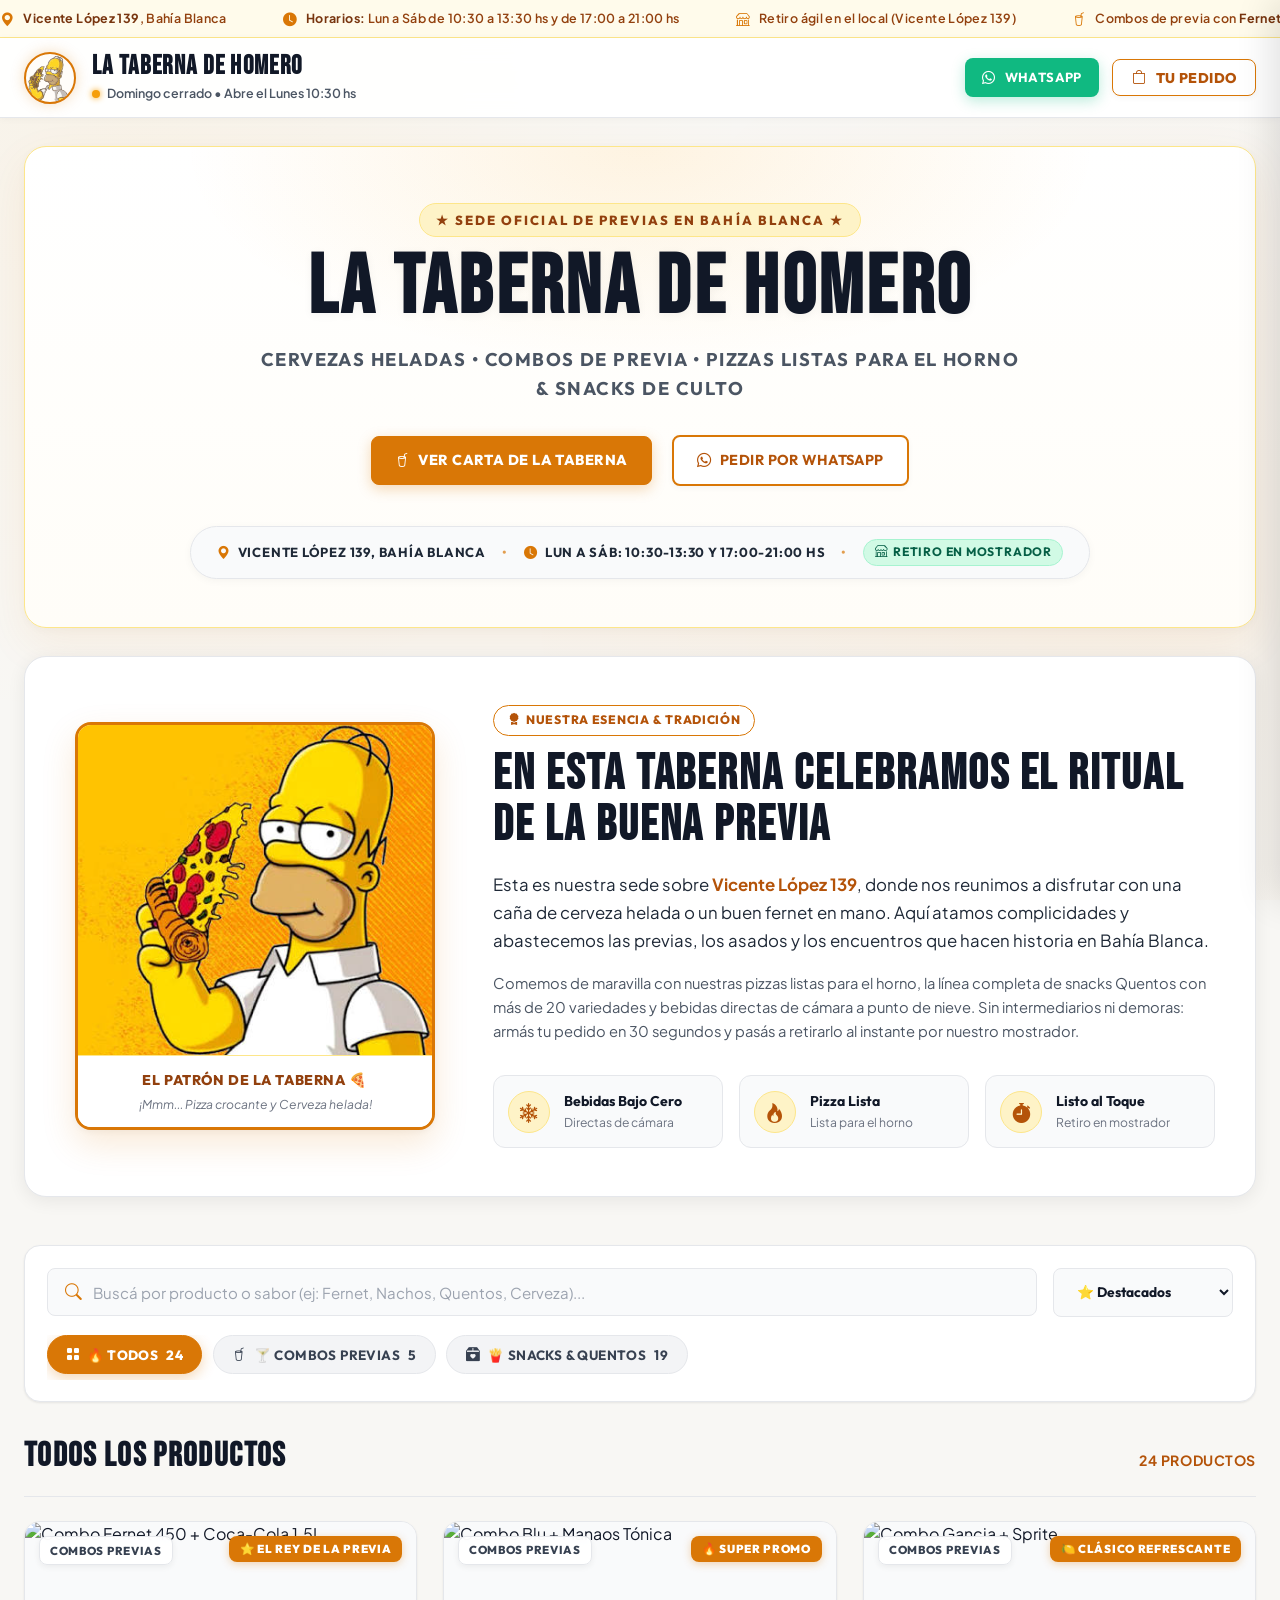
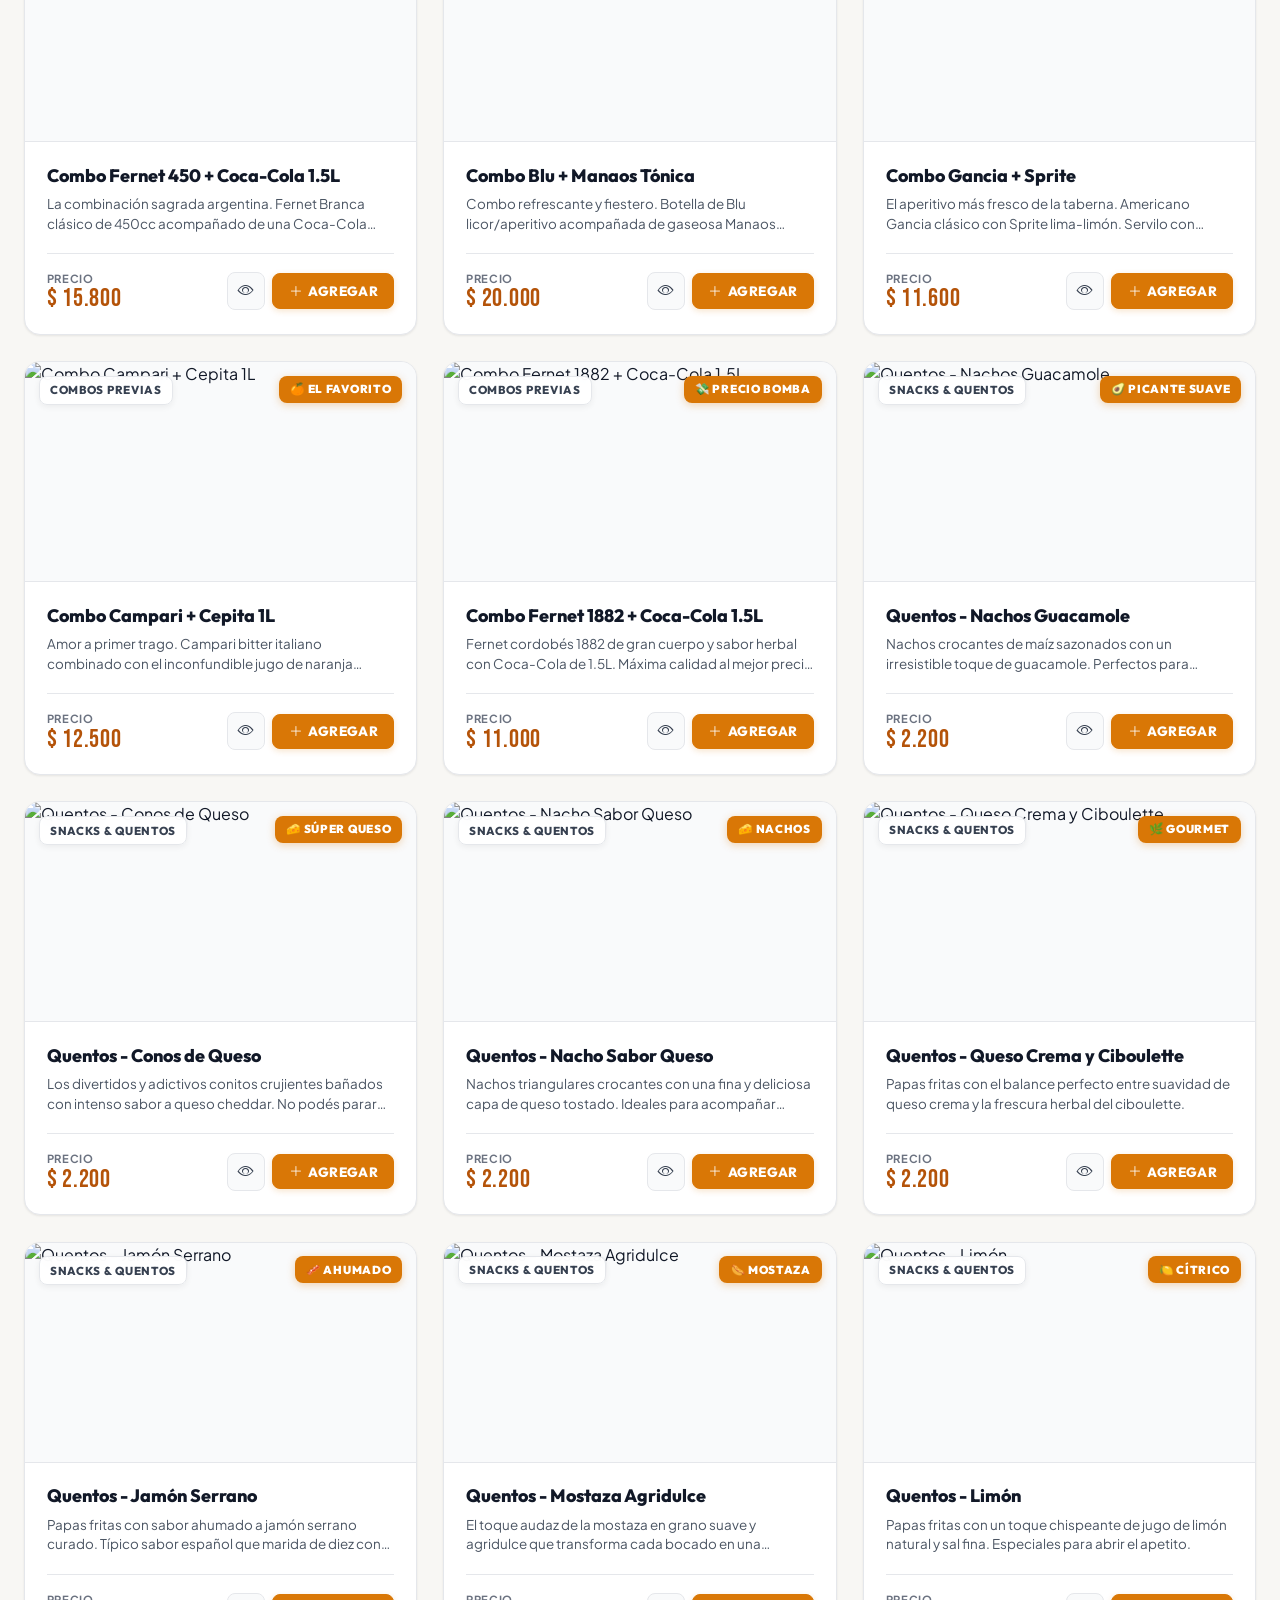
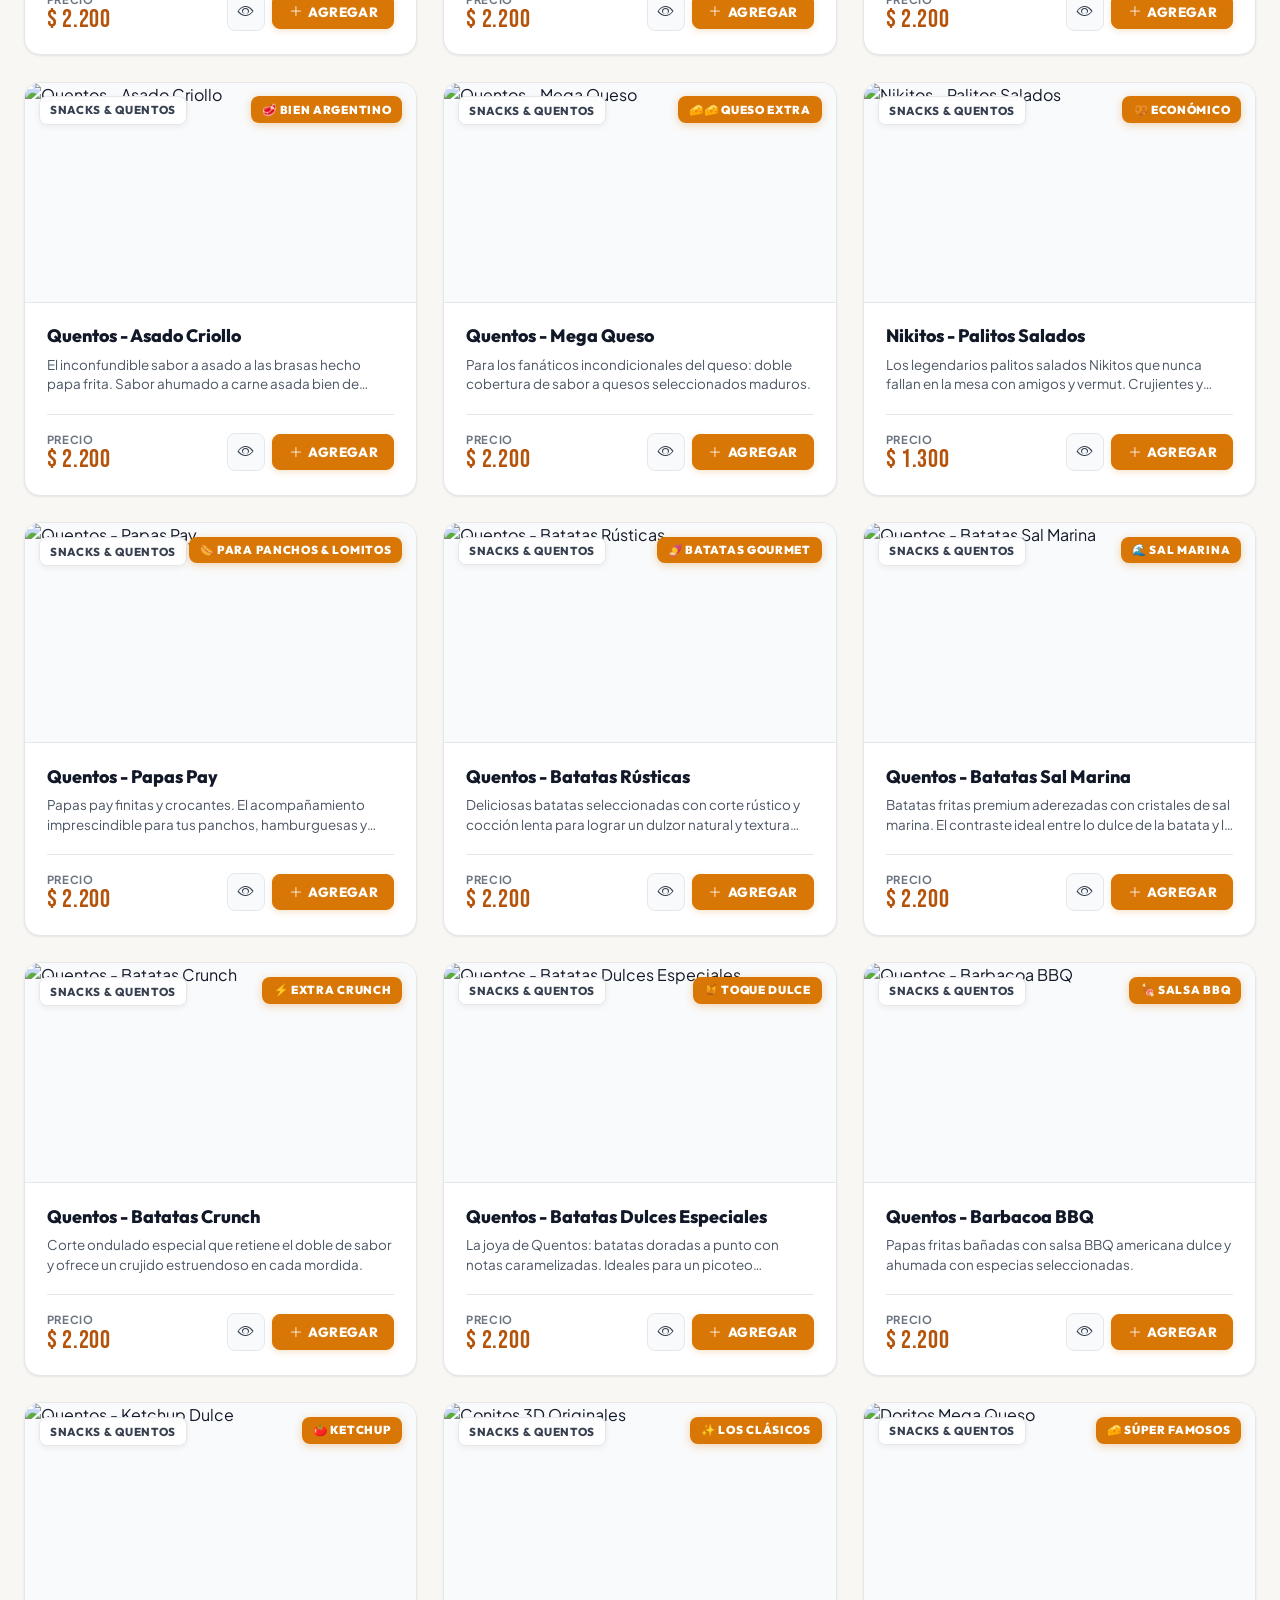
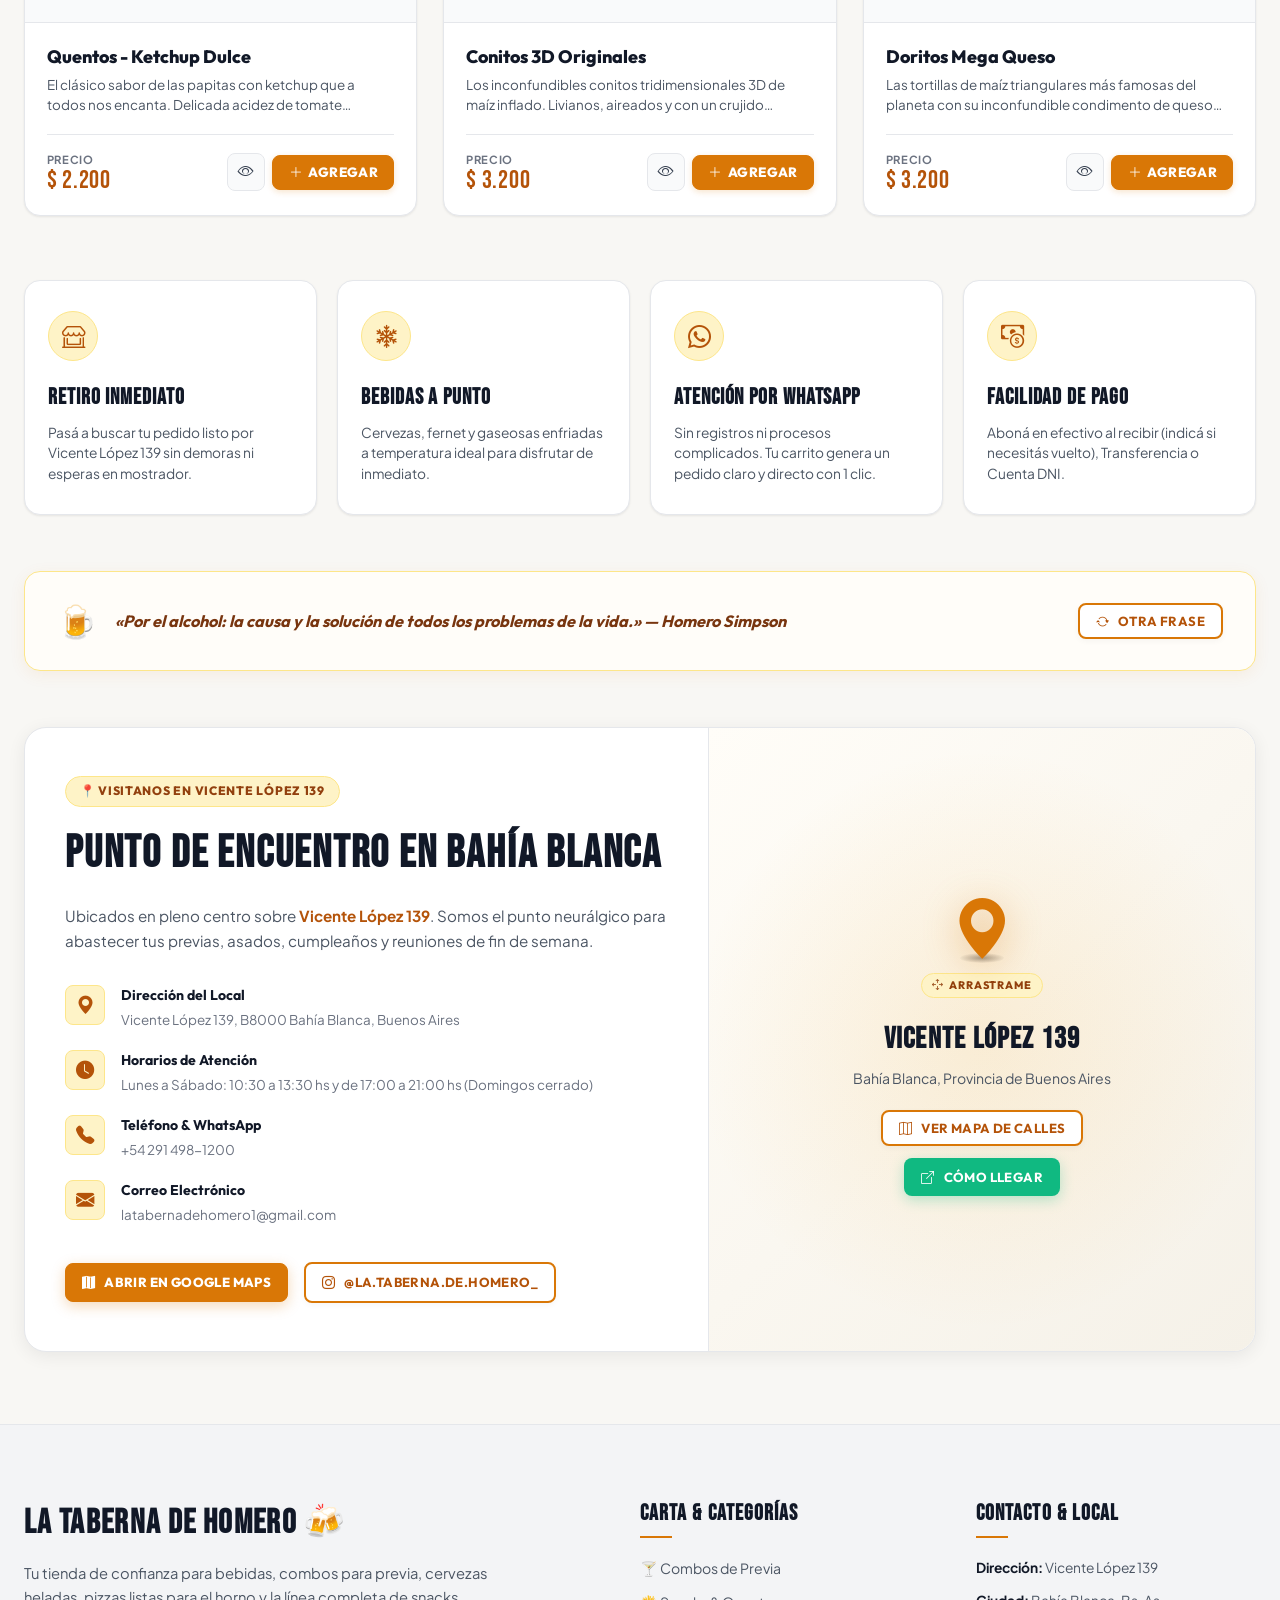
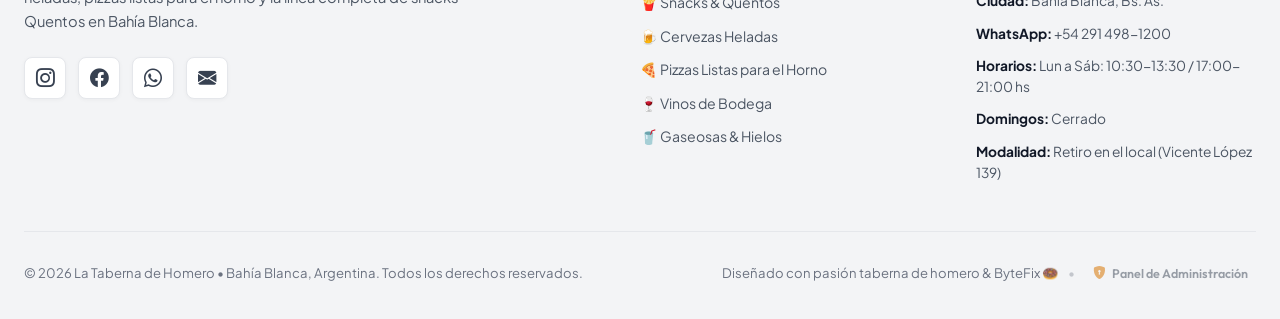
==== commit 58cf67f4: "feat: crear panel de administracion movil dedicado en admin.html con acceso por link y toma de fotos" ====
--- a/index.html
+++ b/index.html
@@ -526,8 +526,8 @@
       <div class="footer-bottom-links">
         <span>Diseñado con pasión taberna de homero & ByteFix 🍩</span>
         <span class="footer-sep">•</span>
-        <a href="#admin" class="footer-admin-link" id="openAdminLink" title="Acceso exclusivo administración">
-          <i class="bi bi-shield-lock-fill"></i> Administración
+        <a href="admin.html" class="footer-admin-link" id="openAdminLink" title="Panel de Administración (Celular y PC)">
+          <i class="bi bi-shield-lock-fill"></i> Panel de Administración
         </a>
       </div>
     </div>
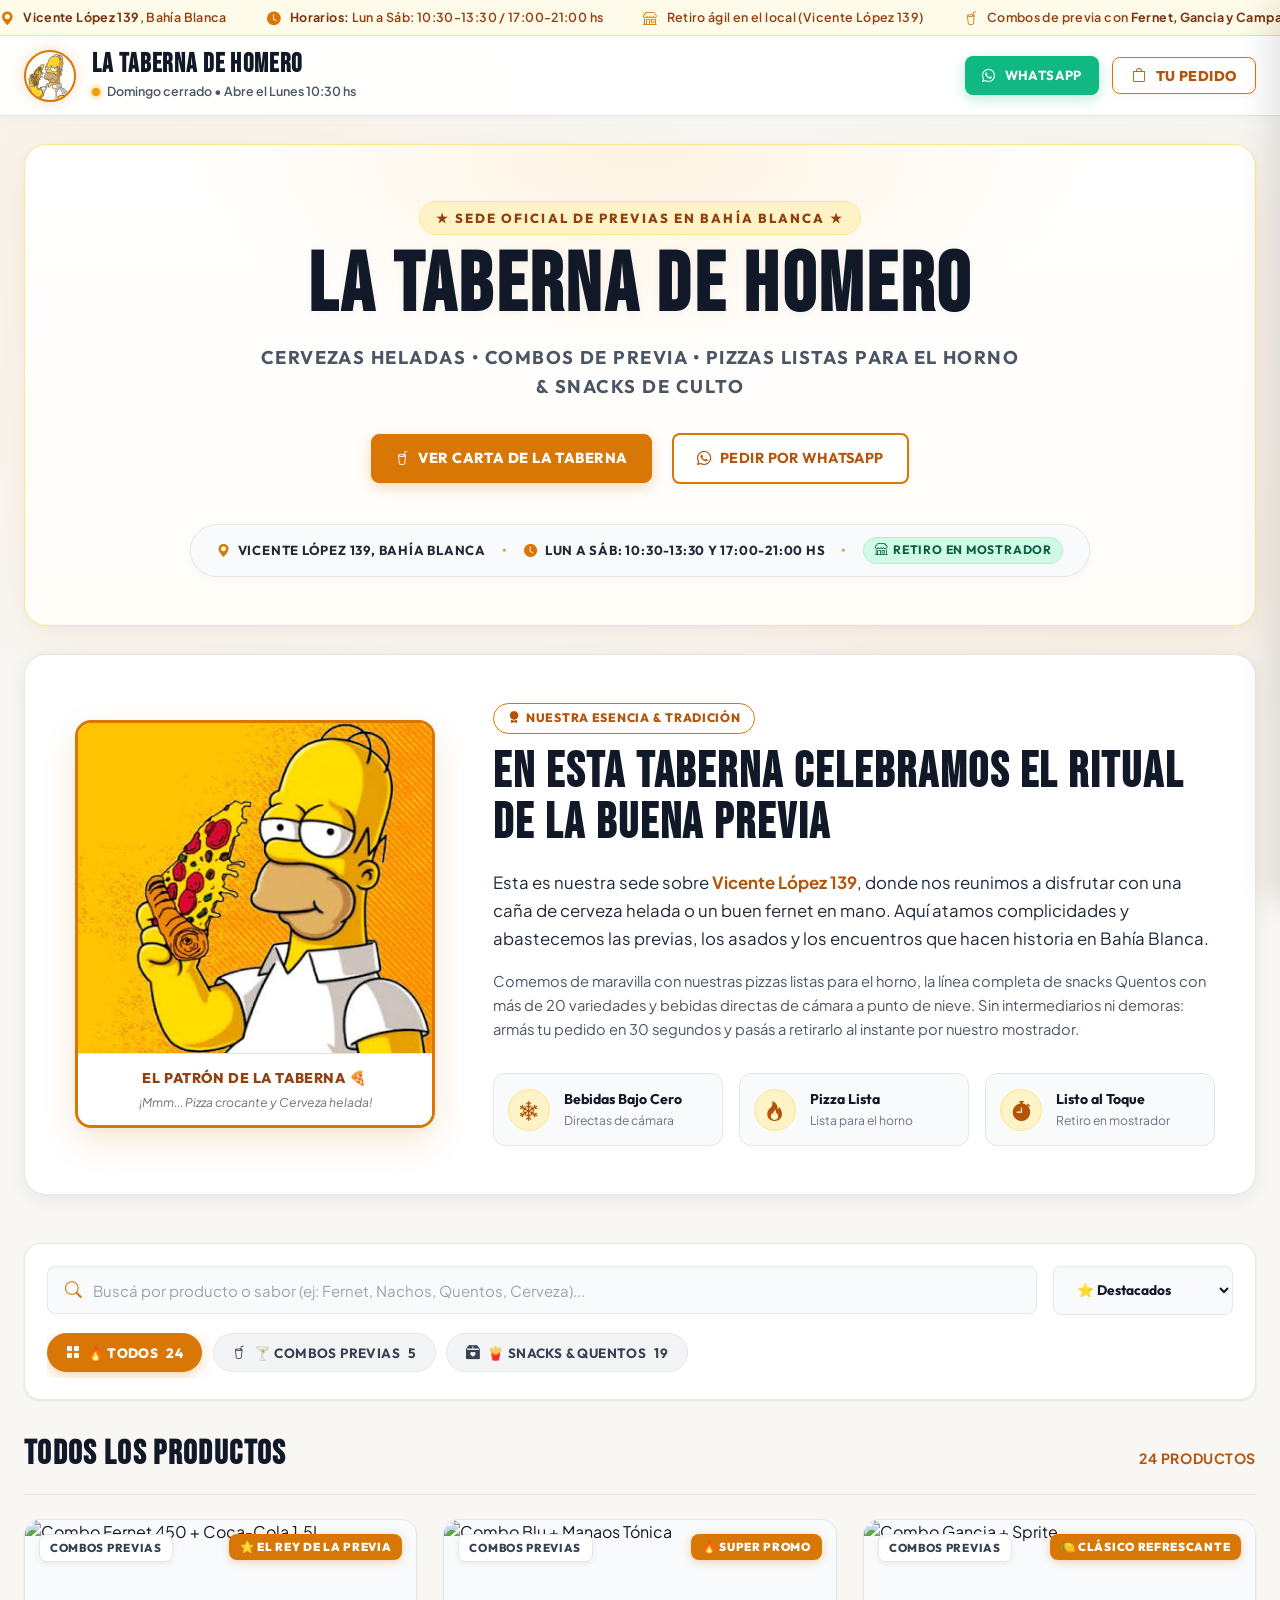
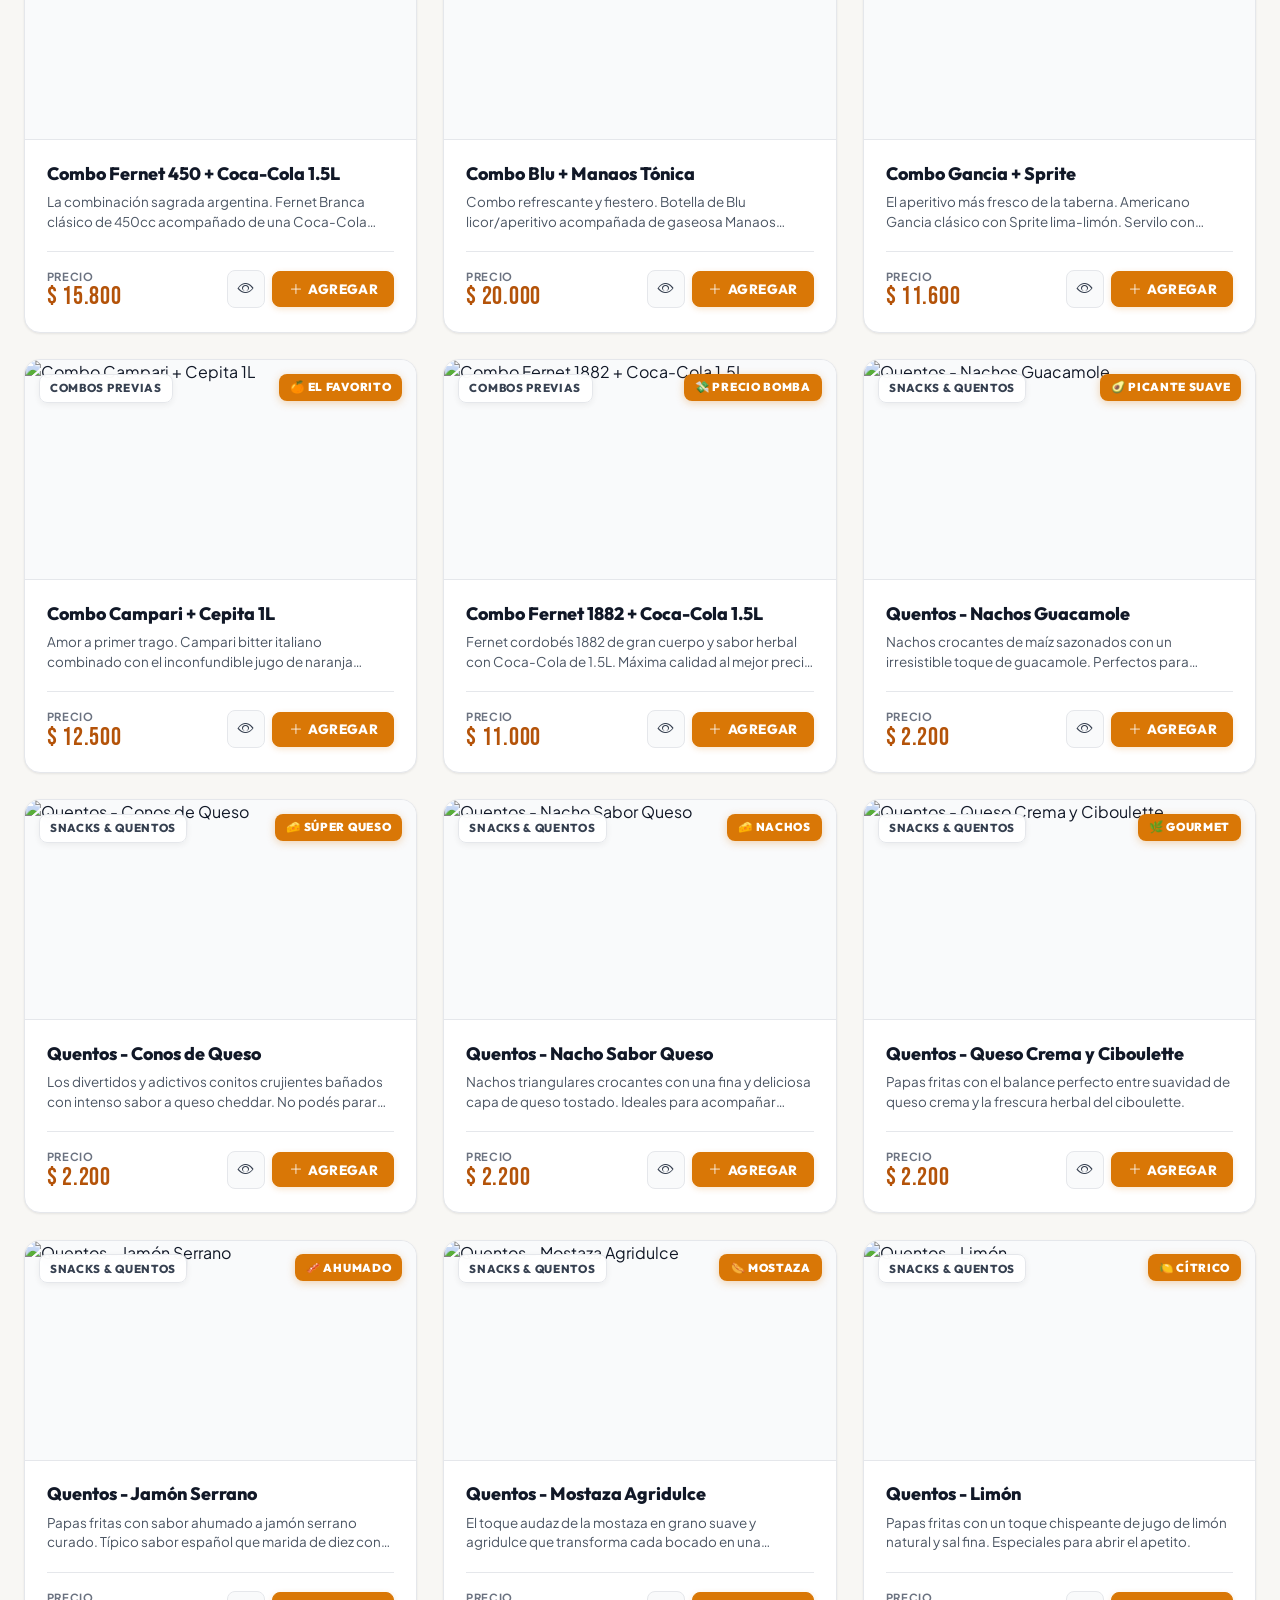
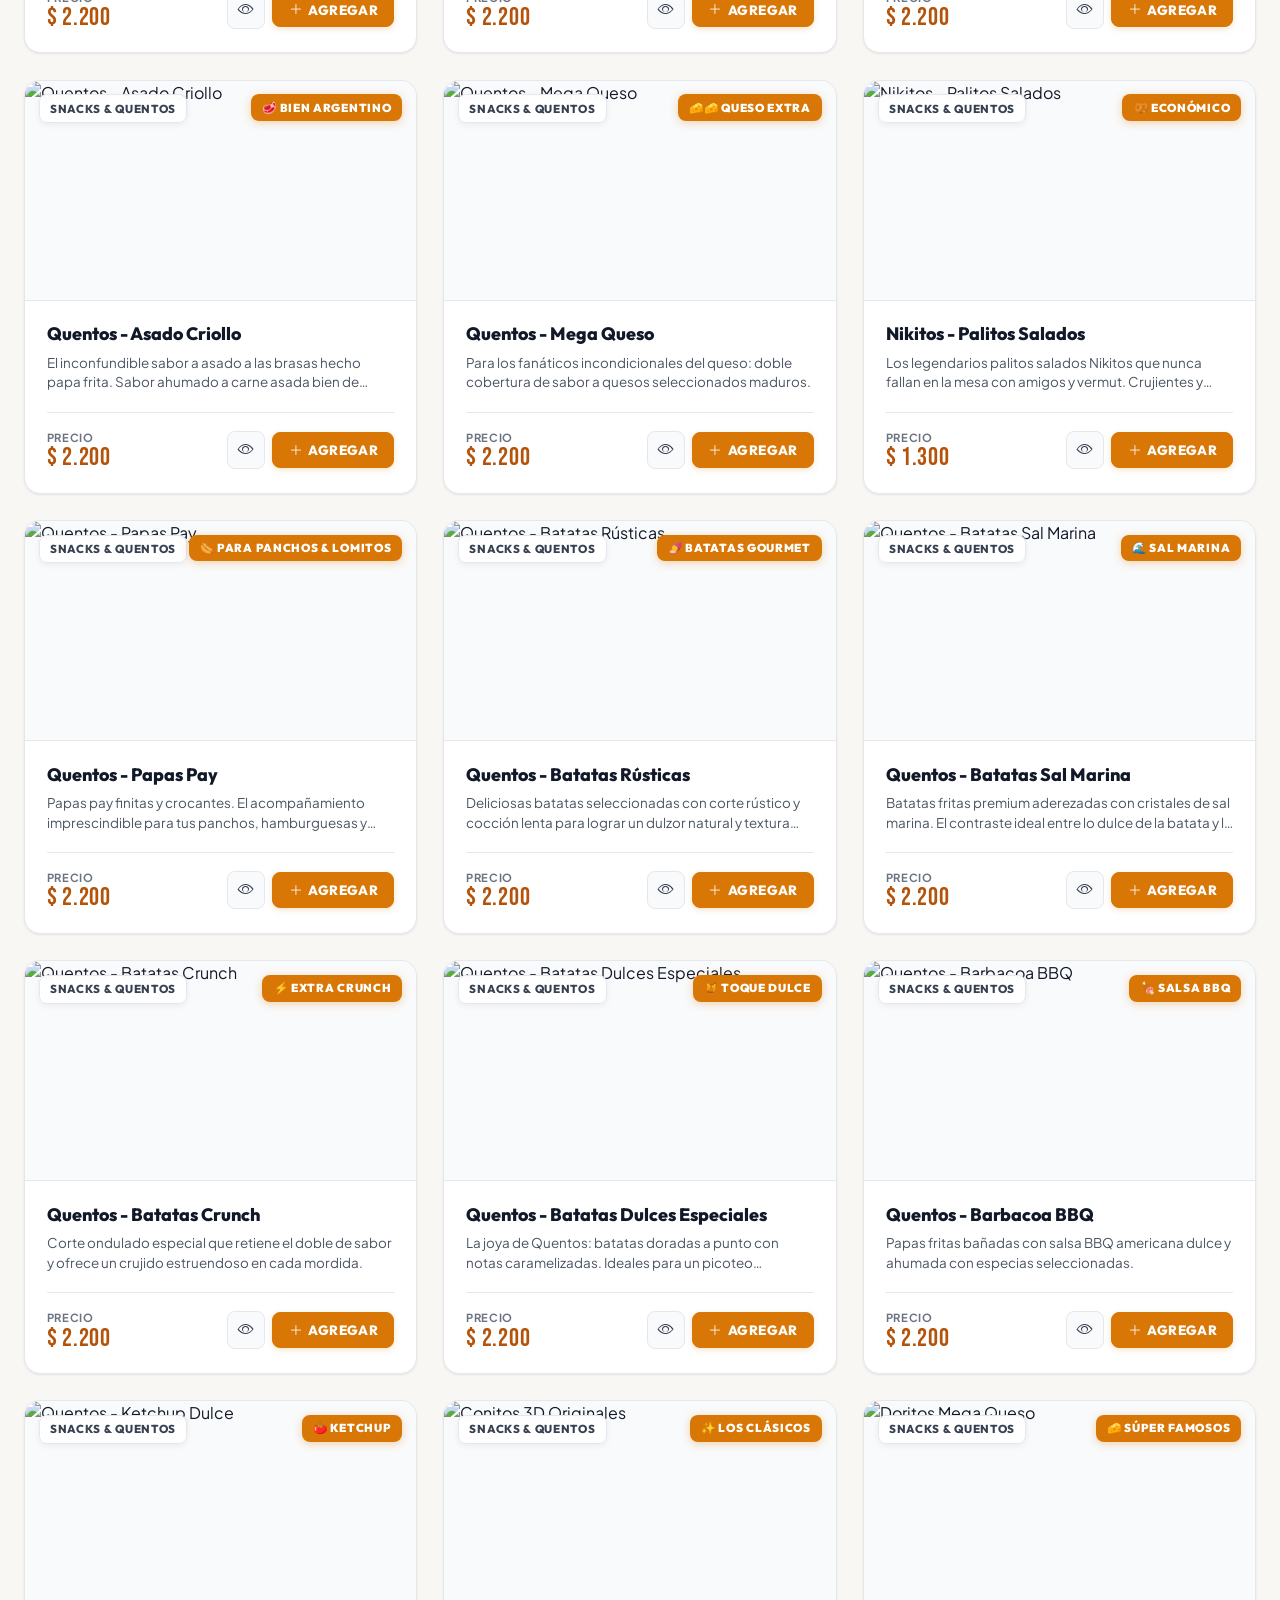
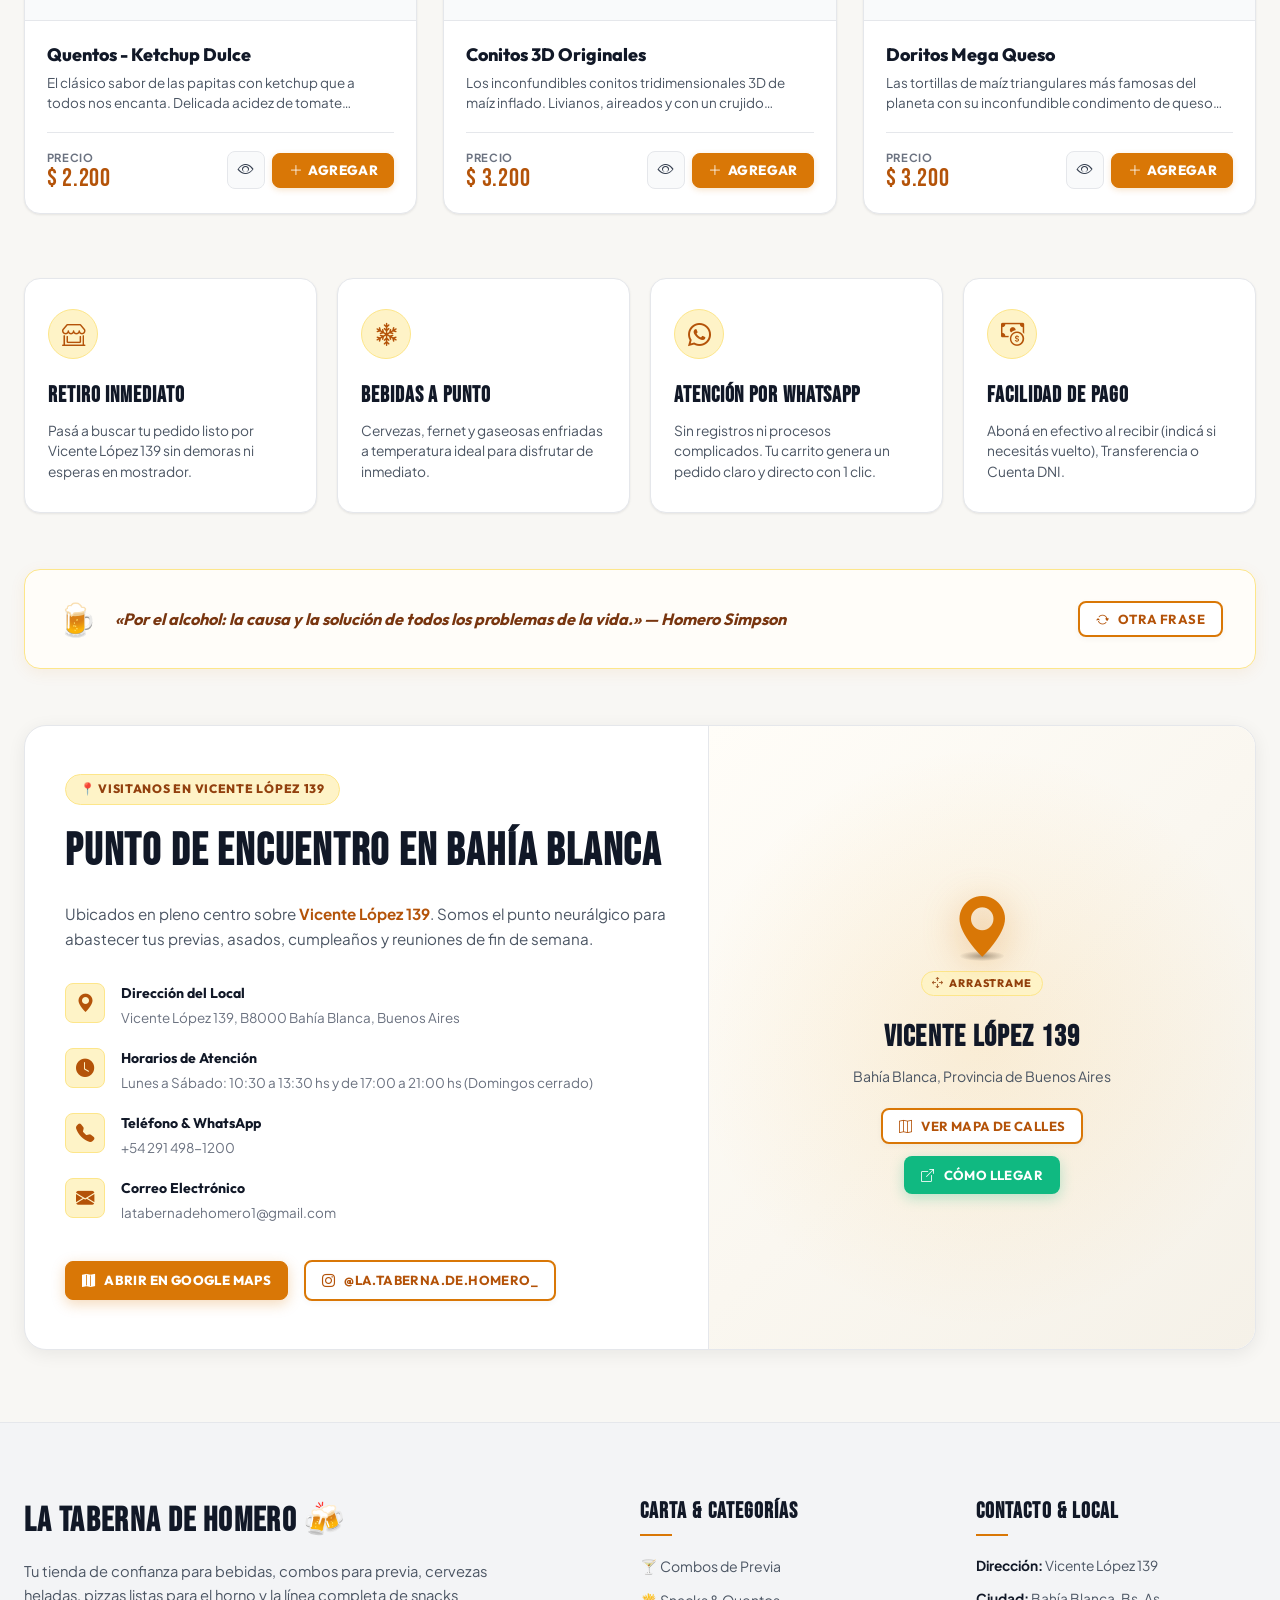
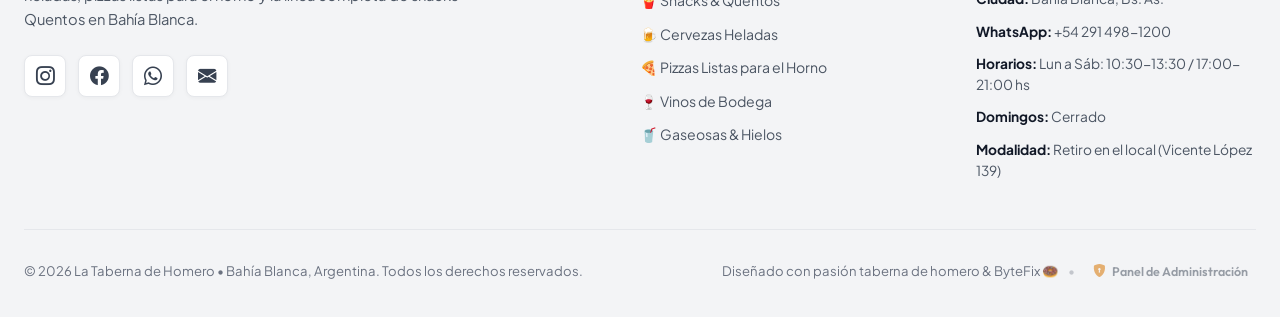
==== commit 702953ce: "fix: resolver desbordamiento horizontal y encuadre en celulares, redisenar navbar movil y corregir l" ====
--- a/index.html
+++ b/index.html
@@ -75,14 +75,14 @@
 
   <!-- 1. TOP TICKER BAR -->
   <div class="top-ticker" aria-label="Avisos y Novedades">
-    <div class="ticker-inner">
+    <div class="ticker-track">
       <div class="ticker-item">
         <i class="bi bi-geo-alt-fill"></i>
         <span><strong>Vicente López 139</strong>, Bahía Blanca</span>
       </div>
       <div class="ticker-item">
         <i class="bi bi-clock-fill"></i>
-        <span><strong>Horarios:</strong> Lun a Sáb de 10:30 a 13:30 hs y de 17:00 a 21:00 hs</span>
+        <span><strong>Horarios:</strong> Lun a Sáb: 10:30-13:30 / 17:00-21:00 hs</span>
       </div>
       <div class="ticker-item">
         <i class="bi bi-shop"></i>
@@ -104,18 +104,35 @@
         <i class="bi bi-credit-card-2-front-fill"></i>
         <span>Aceptamos Efectivo, Transferencia y <strong>Cuenta DNI</strong></span>
       </div>
-      <!-- Duplicado para loop infinito fluido -->
+    </div>
+    <div class="ticker-track" aria-hidden="true">
       <div class="ticker-item">
         <i class="bi bi-geo-alt-fill"></i>
         <span><strong>Vicente López 139</strong>, Bahía Blanca</span>
       </div>
       <div class="ticker-item">
         <i class="bi bi-clock-fill"></i>
-        <span><strong>Horarios:</strong> Lun a Sáb de 10:30 a 13:30 hs y de 17:00 a 21:00 hs</span>
+        <span><strong>Horarios:</strong> Lun a Sáb: 10:30-13:30 / 17:00-21:00 hs</span>
       </div>
       <div class="ticker-item">
         <i class="bi bi-shop"></i>
         <span>Retiro ágil en el local (Vicente López 139)</span>
+      </div>
+      <div class="ticker-item">
+        <i class="bi bi-cup-straw"></i>
+        <span>Combos de previa con <strong>Fernet, Gancia y Campari</strong></span>
+      </div>
+      <div class="ticker-item">
+        <i class="bi bi-box2-heart-fill"></i>
+        <span>Línea completa <strong>Quentos</strong> a $2.200</span>
+      </div>
+      <div class="ticker-item">
+        <i class="bi bi-whatsapp"></i>
+        <span>Pedí en 30 segundos directo por WhatsApp</span>
+      </div>
+      <div class="ticker-item">
+        <i class="bi bi-credit-card-2-front-fill"></i>
+        <span>Aceptamos Efectivo, Transferencia y <strong>Cuenta DNI</strong></span>
       </div>
     </div>
   </div>
@@ -141,15 +158,15 @@
         <a href="https://wa.me/542914981200?text=Hola%20La%20Taberna%20de%20Homero!%20Quiero%20hacer%20una%20consulta" 
            target="_blank" 
            rel="noopener noreferrer" 
-           class="btn btn-whatsapp btn-sm" 
+           class="btn btn-whatsapp btn-sm header-wa-btn" 
            title="Atención directa por WhatsApp">
           <i class="bi bi-whatsapp"></i>
-          <span>WhatsApp</span>
+          <span class="header-wa-text">WhatsApp</span>
         </a>
 
         <button class="cart-trigger-btn" id="cartBtnTrigger" aria-label="Abrir Carrito">
           <i class="bi bi-bag"></i>
-          <span>Tu Pedido</span>
+          <span class="cart-btn-label">Tu Pedido</span>
           <span class="cart-counter-pill cart-count-badge" style="display: none;">0</span>
         </button>
       </div>
--- a/css/styles.css
+++ b/css/styles.css
@@ -72,6 +72,9 @@
   scroll-behavior: smooth;
   -webkit-font-smoothing: antialiased;
   -moz-osx-font-smoothing: grayscale;
+  overflow-x: hidden !important;
+  width: 100% !important;
+  max-width: 100vw !important;
 }
 
 body {
@@ -203,28 +206,40 @@
   background: #FFFBEB;
   border-bottom: 1px solid #FDE68A;
   overflow: hidden;
-  height: 38px;
+  height: 36px;
   display: flex;
   align-items: center;
   position: relative;
   z-index: 50;
-}
-
+  width: 100%;
+  max-width: 100vw;
+}
+
+.ticker-track,
 .ticker-inner {
   display: flex;
   align-items: center;
   white-space: nowrap;
-  animation: tickerScroll 42s linear infinite;
-  gap: 3.5rem;
-}
-
-.ticker-inner:hover {
+  flex-shrink: 0;
+  gap: 2.5rem;
+  padding-right: 2.5rem;
+  animation: tickerLoop 34s linear infinite;
+  will-change: transform;
+}
+
+.top-ticker:hover .ticker-track,
+.top-ticker:hover .ticker-inner {
   animation-play-state: paused;
+}
+
+@keyframes tickerLoop {
+  0% { transform: translateX(0); }
+  100% { transform: translateX(-100%); }
 }
 
 @keyframes tickerScroll {
   0% { transform: translateX(0); }
-  100% { transform: translateX(-50%); }
+  100% { transform: translateX(-100%); }
 }
 
 .ticker-item {
@@ -2200,52 +2215,393 @@
 }
 
 @media (max-width: 768px) {
+  /* 1. Prevención total de desbordamiento horizontal */
+  html, body {
+    overflow-x: hidden !important;
+    max-width: 100vw !important;
+    width: 100% !important;
+    position: relative;
+  }
+
+  /* 2. Barra inicial (Ticker) */
+  .top-ticker {
+    height: 32px;
+  }
+  .ticker-track,
+  .ticker-inner {
+    gap: 1.5rem;
+    padding-right: 1.5rem;
+    animation-duration: 26s;
+  }
+  .ticker-item {
+    font-size: 0.72rem;
+  }
+
+  /* 3. Header Navbar en celulares - Encuadre perfecto sin desbordar */
+  .site-header {
+    width: 100%;
+  }
+
+  .header-container {
+    padding: 0.6rem 0.85rem;
+    gap: 0.5rem;
+    width: 100%;
+    max-width: 100%;
+  }
+
+  .brand-wrapper {
+    gap: 0.55rem;
+    min-width: 0;
+    flex: 1;
+    overflow: hidden;
+  }
+
+  .brand-avatar {
+    width: 44px;
+    height: 44px;
+    min-width: 44px;
+    flex-shrink: 0;
+  }
+
+  .brand-meta {
+    min-width: 0;
+    flex: 1;
+    overflow: hidden;
+  }
+
+  .brand-meta h1 {
+    font-size: 1.32rem;
+    line-height: 1.05;
+    white-space: nowrap;
+    overflow: hidden;
+    text-overflow: ellipsis;
+    letter-spacing: 0.02em;
+    margin: 0;
+  }
+
+  .brand-status {
+    font-size: 0.68rem;
+    gap: 0.35rem;
+    margin-top: 0.15rem;
+    display: flex;
+    align-items: center;
+    white-space: nowrap;
+    overflow: hidden;
+    text-overflow: ellipsis;
+  }
+
+  .status-pulse {
+    width: 7px;
+    height: 7px;
+    min-width: 7px;
+    flex-shrink: 0;
+  }
+
+  #statusText {
+    white-space: nowrap;
+    overflow: hidden;
+    text-overflow: ellipsis;
+  }
+
+  .header-right {
+    gap: 0.45rem;
+    flex-shrink: 0;
+  }
+
+  /* Botón WhatsApp en header móvil: compacto redondo de 38px */
+  .header-wa-btn {
+    width: 38px;
+    height: 38px;
+    min-width: 38px;
+    padding: 0;
+    border-radius: 50%;
+    display: inline-flex;
+    align-items: center;
+    justify-content: center;
+  }
+
+  .header-wa-btn .header-wa-text {
+    display: none;
+  }
+
+  .header-wa-btn i {
+    font-size: 1.15rem;
+    margin: 0;
+  }
+
+  /* Botón Tu Pedido en header móvil: compacto con badge */
+  .cart-trigger-btn {
+    padding: 0.45rem 0.65rem;
+    font-size: 0.78rem;
+    border-radius: var(--radius-pill);
+    gap: 0.35rem;
+  }
+
+  .cart-trigger-btn .cart-btn-label {
+    display: none;
+  }
+
+  .cart-counter-pill {
+    min-width: 18px;
+    height: 18px;
+    font-size: 0.7rem;
+    padding: 0 4px;
+  }
+
+  /* 4. Hero Tropera en móviles */
+  .hero-wrapper {
+    margin: 1rem auto;
+    padding: 0 0.85rem;
+    width: 100%;
+    box-sizing: border-box;
+  }
+
+  .hero-tropera-card {
+    padding: 2.25rem 1rem 1.75rem;
+    border-radius: var(--radius-lg);
+  }
+
+  .hero-tropera-title {
+    font-size: clamp(2.3rem, 10vw, 3.5rem);
+    line-height: 1;
+    margin-bottom: 0.85rem;
+  }
+
+  .hero-tropera-subtitle {
+    font-size: 0.88rem;
+    margin-bottom: 1.5rem;
+    line-height: 1.45;
+  }
+
+  .hero-tropera-actions {
+    flex-direction: column;
+    width: 100%;
+    gap: 0.75rem;
+    margin-bottom: 1.75rem;
+  }
+
+  .hero-tropera-actions .btn {
+    width: 100%;
+  }
+
+  .tropera-meta-banner {
+    padding: 0.65rem 0.85rem;
+    border-radius: var(--radius-md);
+    font-size: 0.72rem;
+    gap: 0.5rem;
+    width: 100%;
+    justify-content: center;
+  }
+
+  .meta-separator {
+    display: none;
+  }
+
+  /* 5. Manifiesto en móviles */
+  .tavern-manifesto-section {
+    margin: 1rem auto;
+    padding: 0 0.85rem;
+    width: 100%;
+    box-sizing: border-box;
+  }
+
   .manifesto-container {
-    padding: 2rem 1.5rem;
+    padding: 1.75rem 1rem;
+    border-radius: var(--radius-lg);
+  }
+
+  .manifesto-grid {
+    grid-template-columns: 1fr;
+    gap: 1.5rem;
+  }
+
+  .tavern-portrait-frame {
+    max-width: 100%;
+  }
+
+  .tavern-portrait-img {
+    height: 250px;
+  }
+
+  .manifesto-heading {
+    font-size: clamp(1.85rem, 8vw, 2.4rem);
+    line-height: 1.08;
   }
 
   .manifesto-features-strip {
     grid-template-columns: 1fr;
+    gap: 0.65rem;
+  }
+
+  /* 6. Panel de Catálogo y Controles */
+  .catalog-control-panel {
+    margin: 1.25rem auto 1.5rem;
+    padding: 0 0.85rem;
+    width: 100%;
+    box-sizing: border-box;
+  }
+
+  .controls-card {
+    padding: 1rem;
+    border-radius: var(--radius-md);
   }
 
   .search-and-sort-row {
     flex-direction: column;
+    gap: 0.75rem;
   }
 
   .sort-dropdown {
     width: 100%;
+    min-width: 0;
+  }
+
+  .categories-tabs {
+    -webkit-overflow-scrolling: touch;
+    scrollbar-width: none;
+    padding-bottom: 0.25rem;
+  }
+
+  .categories-tabs::-webkit-scrollbar {
+    display: none;
+  }
+
+  /* 7. Grilla de Productos en Móviles */
+  .catalog-section {
+    padding: 0 0.85rem;
+    margin-bottom: 3rem;
+    width: 100%;
+    box-sizing: border-box;
+  }
+
+  .catalog-heading {
+    font-size: 1.65rem;
+  }
+
+  .products-grid {
+    grid-template-columns: 1fr;
+    gap: 1.25rem;
+    width: 100%;
+  }
+
+  /* 8. Bento Grid */
+  .value-bento-section {
+    padding: 0 0.85rem;
+    margin-bottom: 2.5rem;
+    width: 100%;
+    box-sizing: border-box;
   }
 
   .bento-grid {
     grid-template-columns: 1fr;
-  }
-
-  .modal-inner-grid {
-    grid-template-columns: 1fr;
-  }
-
-  .modal-media-wrap {
-    height: 220px;
-    border-right: none;
-    border-bottom: 1px solid var(--border-subtle);
+    gap: 0.85rem;
+  }
+
+  .bento-box {
+    padding: 1.35rem 1.15rem;
+  }
+
+  /* 9. Mapa Interactivo */
+  .tavern-map-section {
+    padding: 0 0.85rem;
+    margin-bottom: 2.5rem;
+    width: 100%;
+    box-sizing: border-box;
+  }
+
+  .map-interactive-card {
+    border-radius: var(--radius-lg);
+    width: 100%;
+    max-width: 100%;
+  }
+
+  .map-address-text {
+    font-size: 1.5rem;
+  }
+
+  /* 10. Footer */
+  .tavern-footer {
+    padding: 3rem 1rem 1.5rem;
+    width: 100%;
+    box-sizing: border-box;
   }
 
   .footer-inner-grid {
     grid-template-columns: 1fr;
-    gap: 2.5rem;
+    gap: 2rem;
   }
 
   .footer-bottom-bar {
     flex-direction: column;
     text-align: center;
-  }
-
+    gap: 0.75rem;
+  }
+
+  /* 11. Barra Móvil Inferior Fija (Dock) */
   .mobile-bottom-dock {
     display: block;
+    height: 64px;
+    padding: 0.5rem 0.85rem;
   }
 
   body {
-    padding-bottom: 70px;
+    padding-bottom: 84px !important;
+  }
+
+  /* 12. Modal de Detalle de Producto en Móvil */
+  .modal-overlay {
+    padding: 0.65rem;
+    align-items: flex-end;
+  }
+
+  .modal-dialog {
+    max-height: 88vh;
+    overflow-y: auto;
+    border-radius: 16px 16px 0 0;
+  }
+
+  .modal-inner-grid {
+    grid-template-columns: 1fr;
+  }
+
+  .modal-media-wrap {
+    height: 200px;
+  }
+
+  .modal-content-wrap {
+    padding: 1.25rem 1rem;
+  }
+
+  /* 13. Drawer de Carrito en Móvil */
+  .cart-sidebar {
+    max-width: 100%;
+    width: 100%;
+  }
+
+  /* 14. Modales de Administración */
+  .admin-login-card {
+    padding: 1.75rem 1.25rem;
+    width: 95vw;
+    max-width: 380px;
+  }
+
+  .db-modal-container {
+    max-height: 92vh;
+    width: 96vw;
+  }
+}
+
+@media (max-width: 380px) {
+  .brand-meta h1 {
+    font-size: 1.15rem;
+  }
+  .brand-avatar {
+    width: 38px;
+    height: 38px;
+    min-width: 38px;
+  }
+  .header-container {
+    padding: 0.5rem 0.65rem;
   }
 }
 
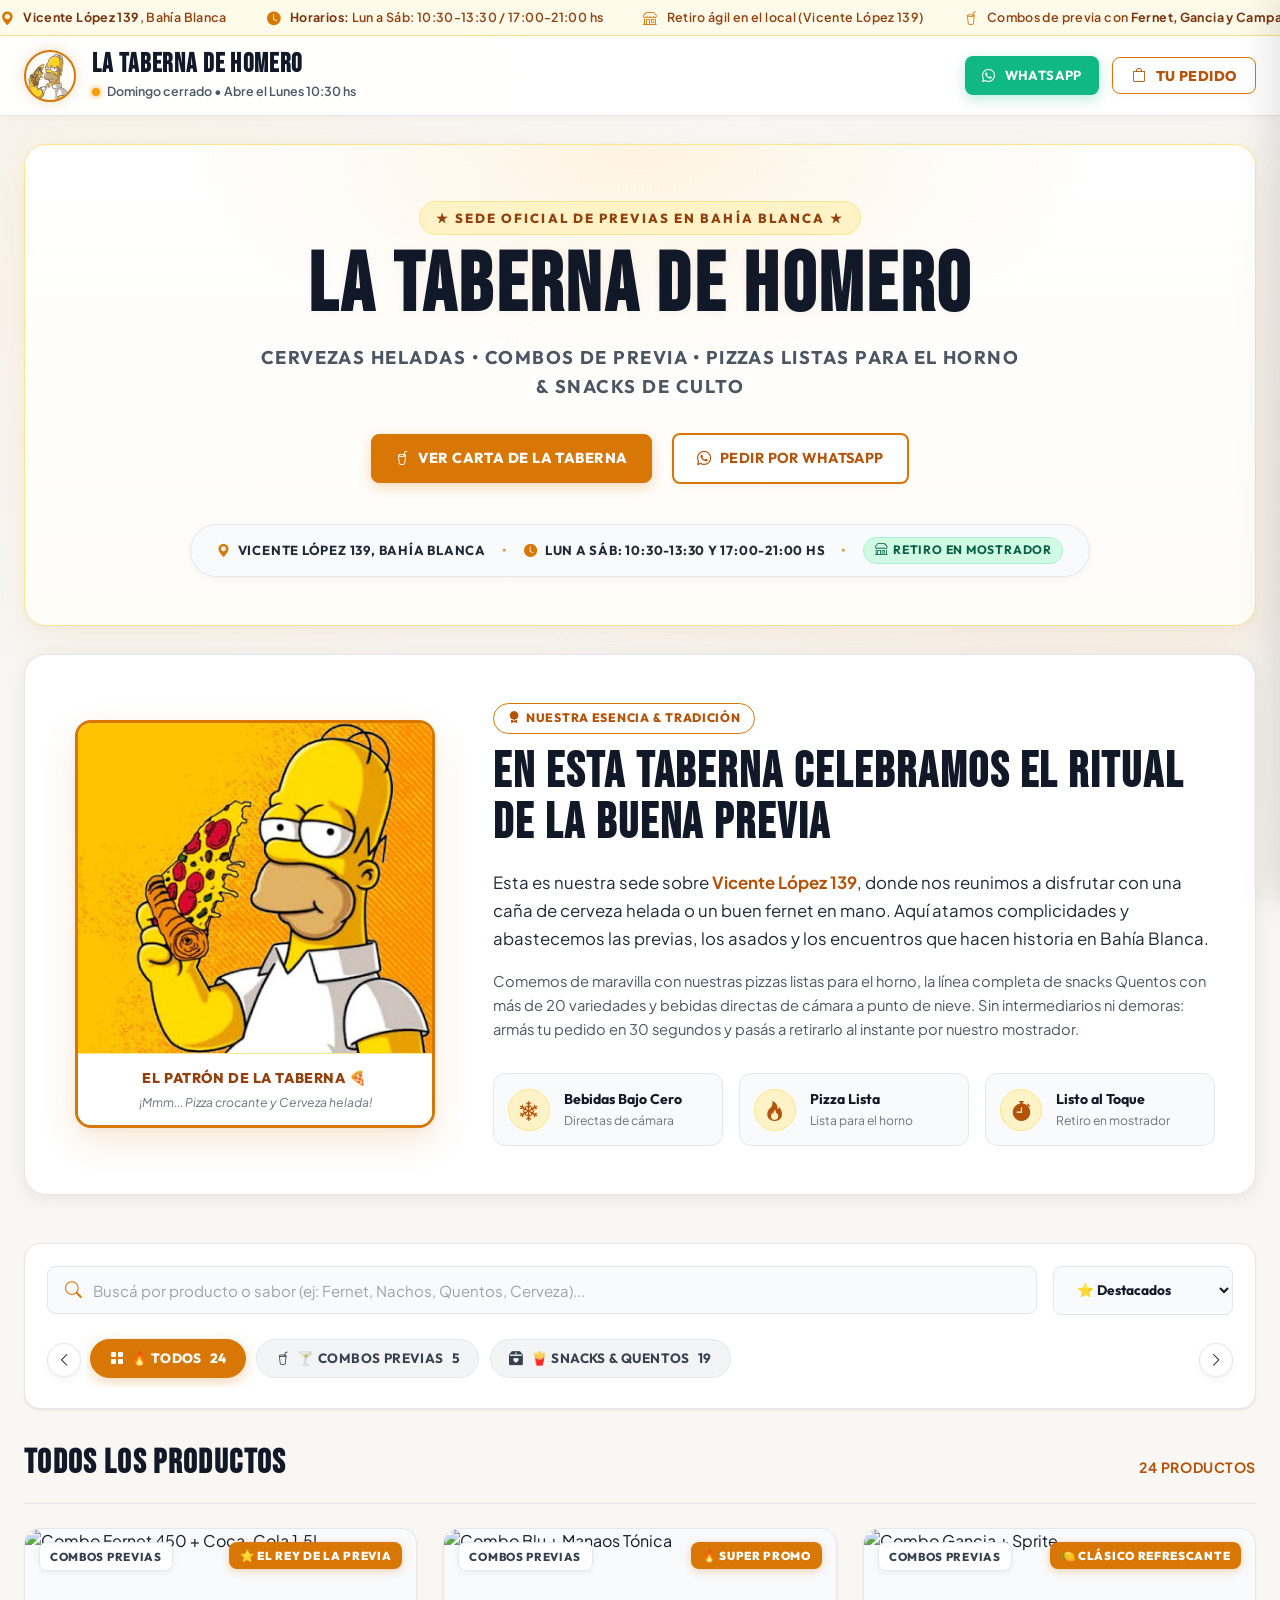
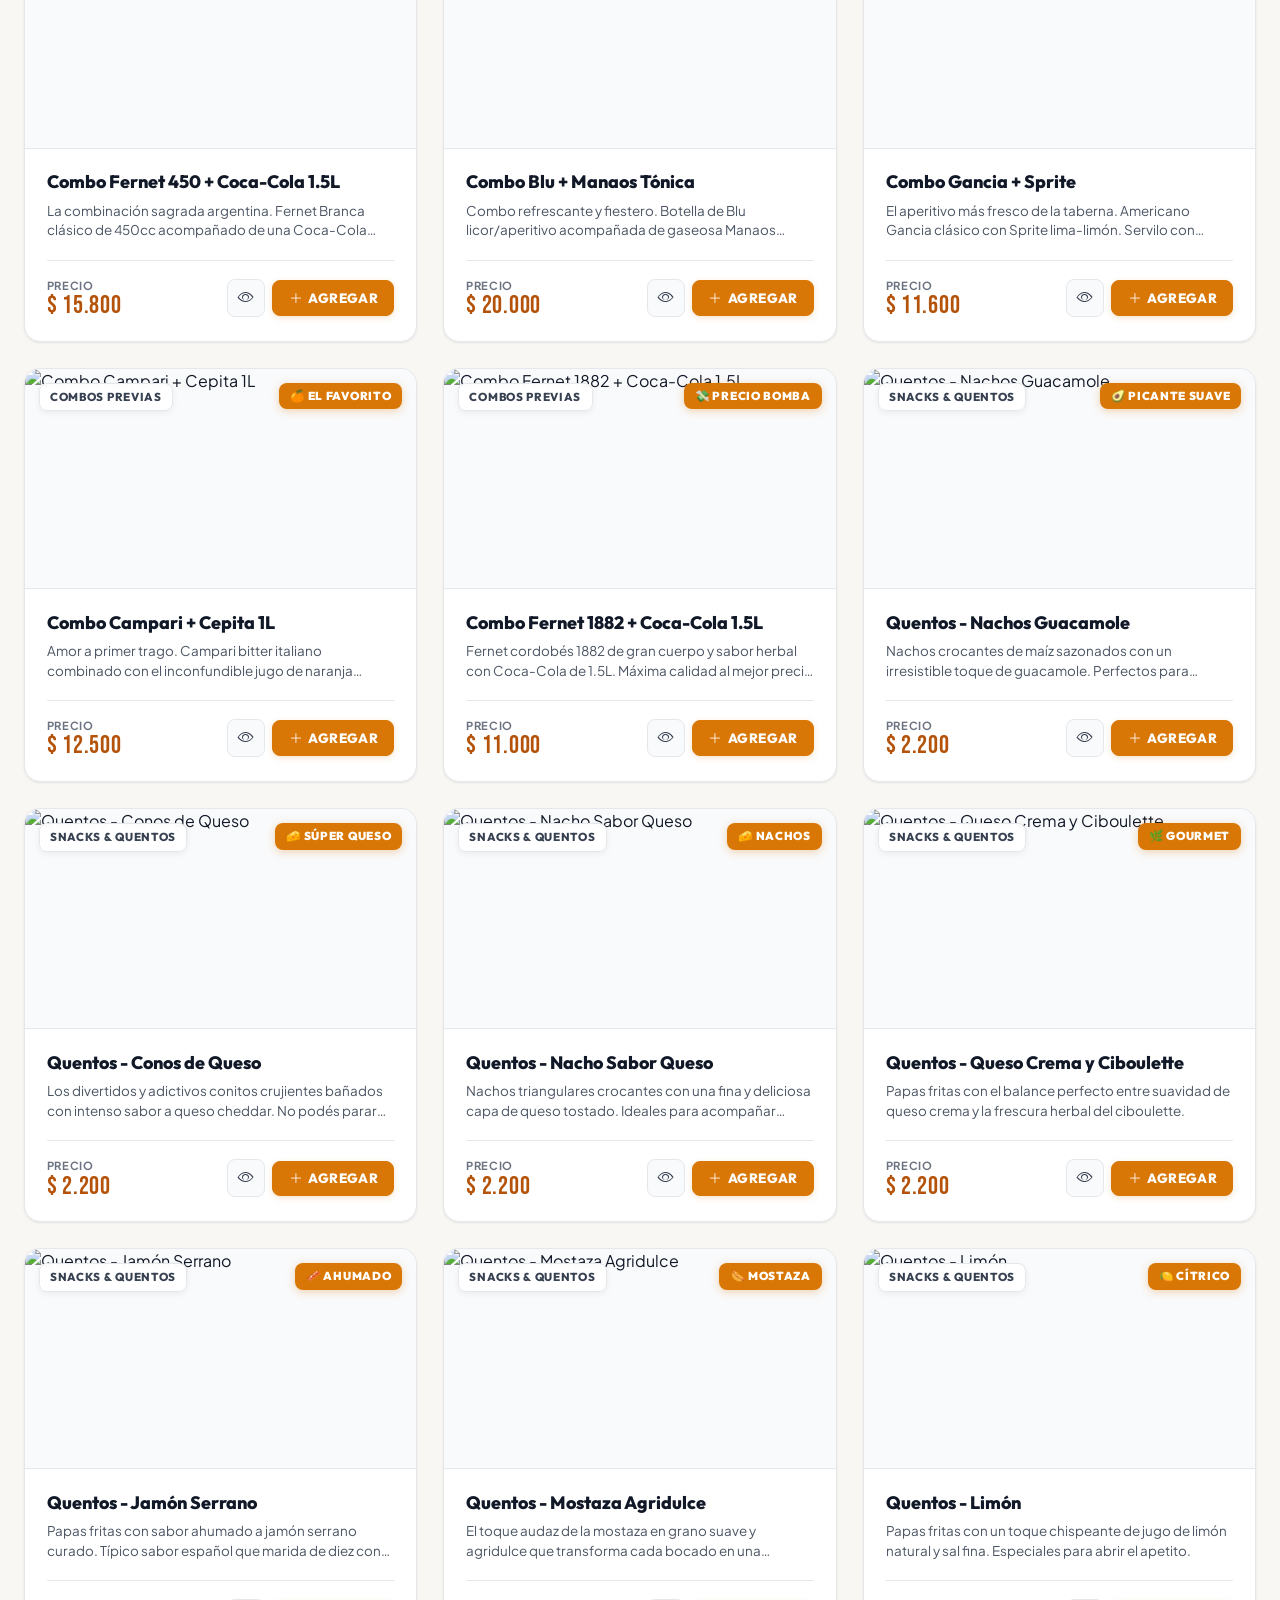
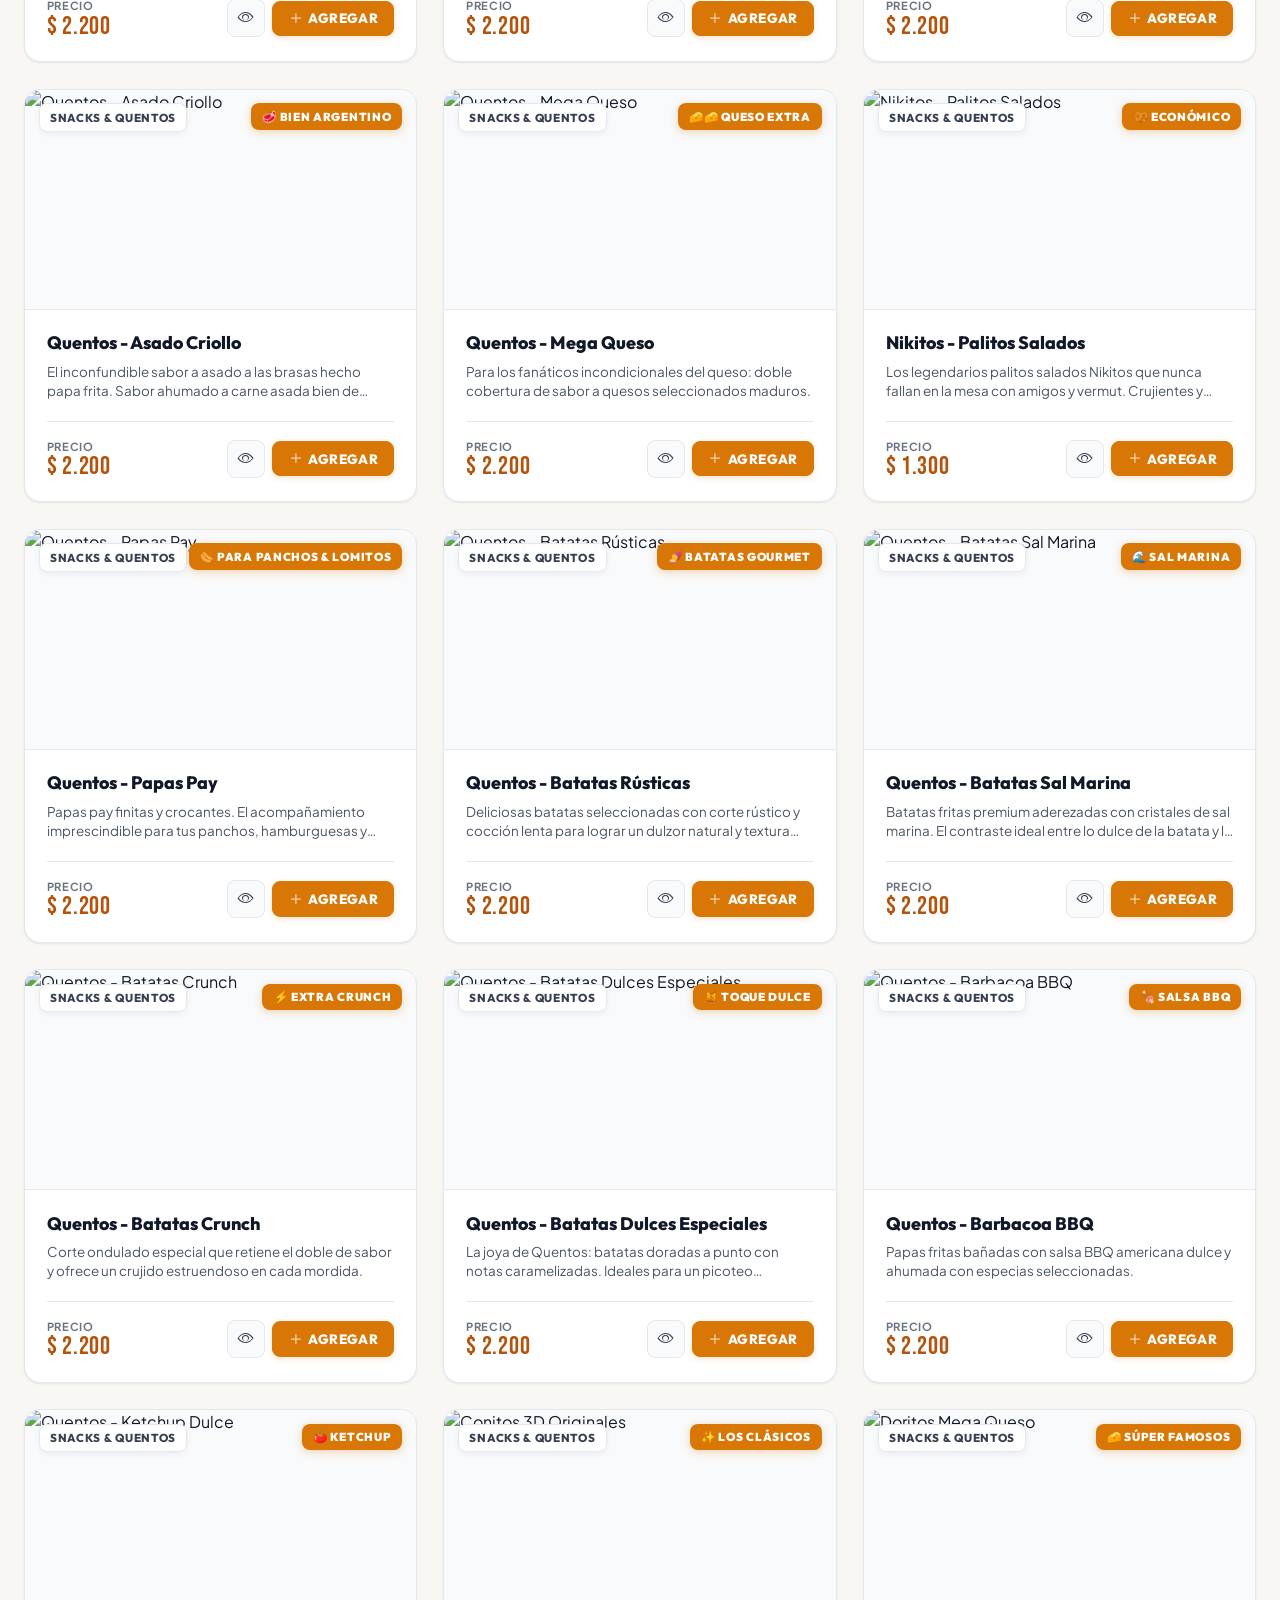
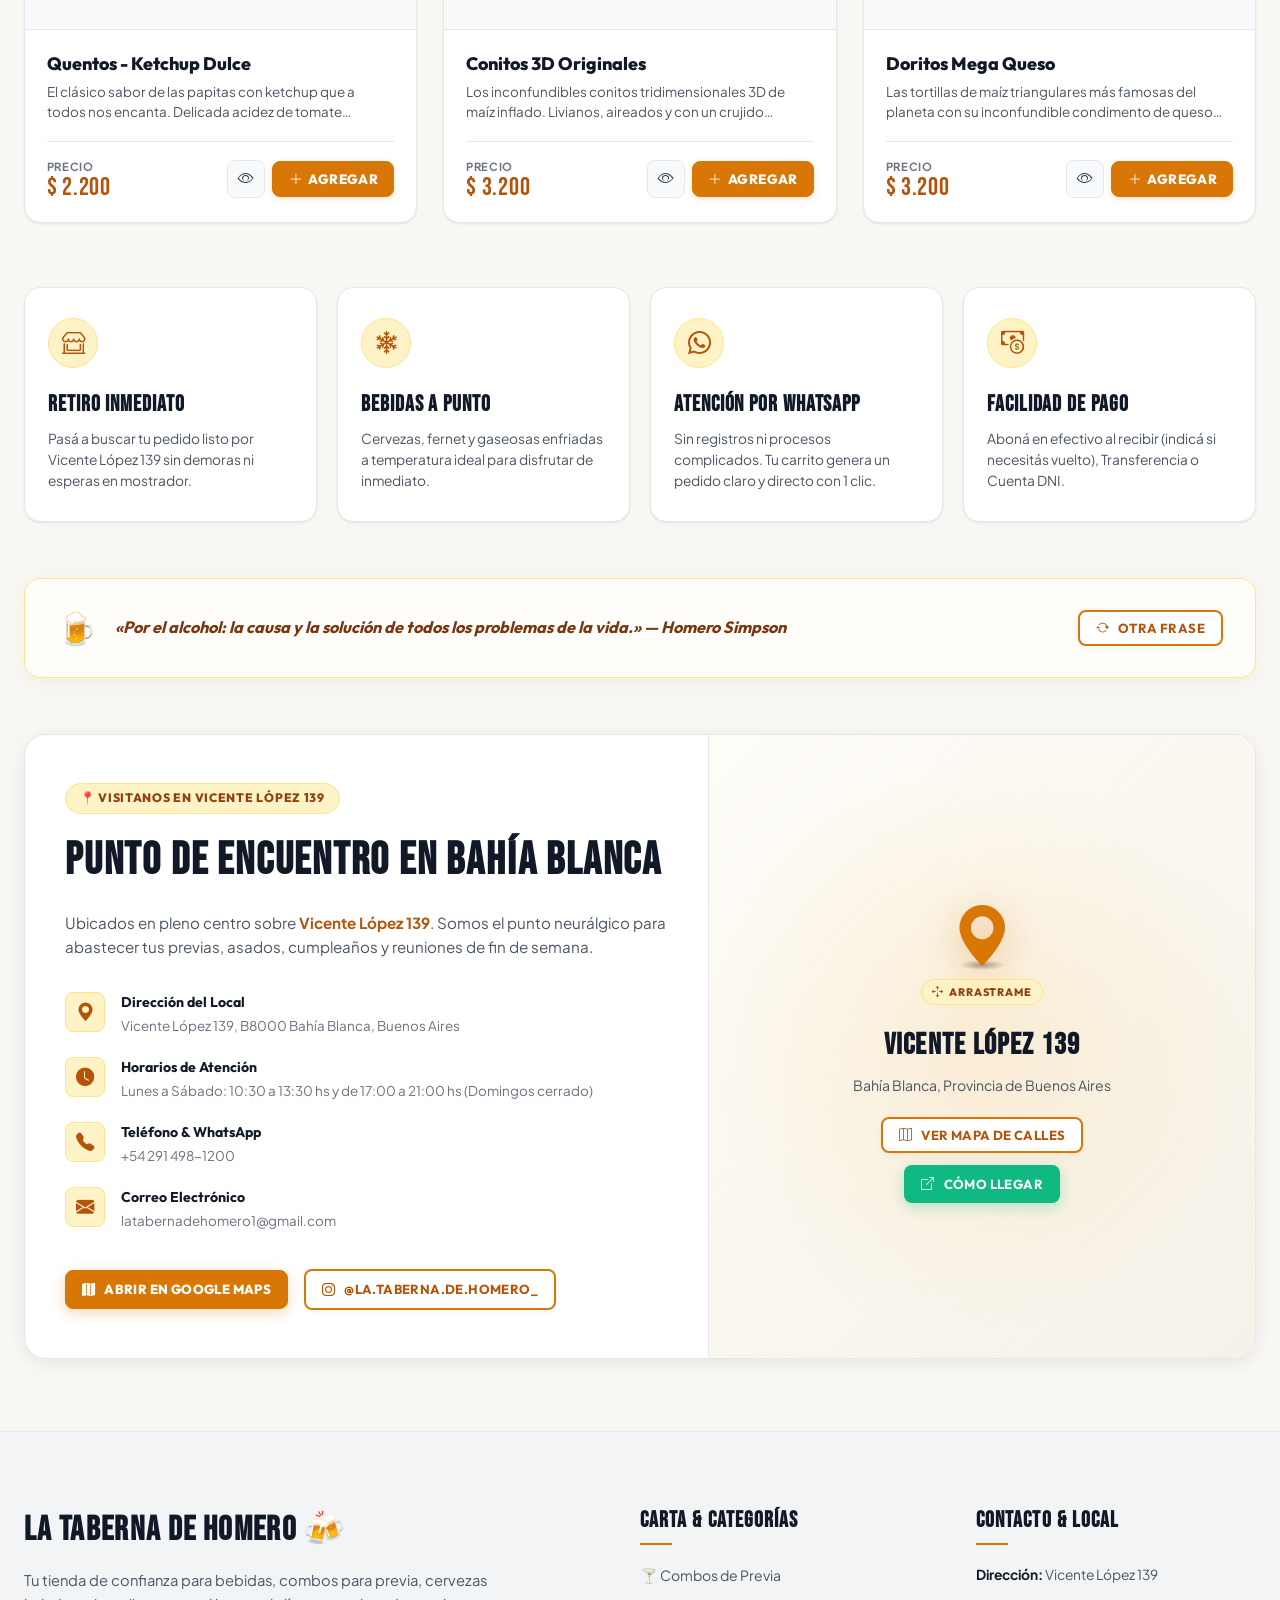
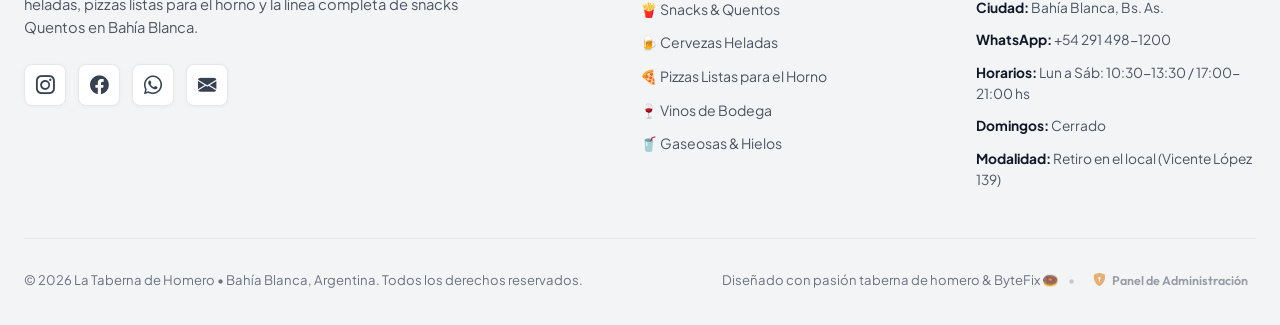
==== commit 738ed059: "fix: habilitar scroll tactil y flechas de navegacion en pestanas de categoria para celulares" ====
--- a/index.html
+++ b/index.html
@@ -315,9 +315,17 @@
 
       </div>
 
-      <nav class="categories-tabs" id="categoriesRow" aria-label="Categorías del catálogo">
-        <!-- Generado dinámicamente con app.js -->
-      </nav>
+      <div class="categories-scroll-wrapper">
+        <button type="button" class="cat-scroll-arrow cat-scroll-left" id="catScrollLeft" aria-label="Ver categorías anteriores">
+          <i class="bi bi-chevron-left"></i>
+        </button>
+        <nav class="categories-tabs" id="categoriesRow" aria-label="Categorías del catálogo">
+          <!-- Generado dinámicamente con app.js -->
+        </nav>
+        <button type="button" class="cat-scroll-arrow cat-scroll-right" id="catScrollRight" aria-label="Ver más categorías">
+          <i class="bi bi-chevron-right"></i>
+        </button>
+      </div>
     </div>
   </section>
 
--- a/css/styles.css
+++ b/css/styles.css
@@ -715,6 +715,8 @@
   display: flex;
   flex-direction: column;
   gap: 1.15rem;
+  min-width: 0;
+  width: 100%;
 }
 
 .search-and-sort-row {
@@ -798,14 +800,68 @@
   border-color: var(--accent-gold);
 }
 
+/* Contenedor de Desplazamiento de Categorías */
+.categories-scroll-wrapper {
+  position: relative;
+  width: 100%;
+  min-width: 0;
+  display: flex;
+  align-items: center;
+  gap: 0.35rem;
+}
+
+.cat-scroll-arrow {
+  display: flex;
+  width: 34px;
+  height: 34px;
+  border-radius: 50%;
+  background: #FFFFFF;
+  border: 1.5px solid #E5E7EB;
+  color: var(--text-primary);
+  align-items: center;
+  justify-content: center;
+  font-size: 0.9rem;
+  cursor: pointer;
+  flex-shrink: 0;
+  z-index: 5;
+  box-shadow: 0 2px 6px rgba(0, 0, 0, 0.06);
+  transition: all var(--transition-fast);
+}
+
+.cat-scroll-arrow:hover {
+  background: var(--accent-gold);
+  color: #FFFFFF;
+  border-color: var(--accent-gold);
+  transform: scale(1.05);
+}
+
+.cat-scroll-arrow:active {
+  transform: scale(0.92);
+}
+
 /* Pestañas de Categoría */
 .categories-tabs {
   display: flex;
   align-items: center;
   gap: 0.65rem;
-  overflow-x: auto;
-  padding-bottom: 0.35rem;
-  scrollbar-width: thin;
+  overflow-x: auto !important;
+  overflow-y: hidden;
+  width: 100%;
+  min-width: 0 !important;
+  flex: 1;
+  padding: 0.35rem 0.25rem 0.55rem;
+  margin: 0;
+  scroll-behavior: smooth;
+  -webkit-overflow-scrolling: touch !important;
+  touch-action: pan-x pan-y !important;
+  overscroll-behavior-x: contain;
+  scrollbar-width: none;
+}
+
+.categories-tabs::-webkit-scrollbar {
+  display: none;
+  width: 0;
+  height: 0;
 }
 
 .category-tab-btn {
@@ -821,7 +877,11 @@
   font-weight: 700;
   font-size: 0.84rem;
   cursor: pointer;
-  white-space: nowrap;
+  white-space: nowrap !important;
+  flex-shrink: 0 !important;
+  user-select: none;
+  -webkit-user-select: none;
+  touch-action: pan-x pan-y !important;
   transition: all var(--transition-fast);
   letter-spacing: 0.03em;
   text-transform: uppercase;
@@ -2433,7 +2493,7 @@
     gap: 0.65rem;
   }
 
-  /* 6. Panel de Catálogo y Controles */
+  /* 6. Panel de Catálogo y Controles Móvil */
   .catalog-control-panel {
     margin: 1.25rem auto 1.5rem;
     padding: 0 0.85rem;
@@ -2442,8 +2502,10 @@
   }
 
   .controls-card {
-    padding: 1rem;
+    padding: 0.95rem 0.85rem;
     border-radius: var(--radius-md);
+    min-width: 0;
+    width: 100%;
   }
 
   .search-and-sort-row {
@@ -2456,14 +2518,51 @@
     min-width: 0;
   }
 
+  .categories-scroll-wrapper {
+    width: 100%;
+    min-width: 0;
+    display: flex;
+    align-items: center;
+    gap: 0.25rem;
+  }
+
+  .cat-scroll-arrow {
+    display: flex;
+    width: 32px;
+    height: 32px;
+    font-size: 0.85rem;
+    flex-shrink: 0;
+  }
+
   .categories-tabs {
-    -webkit-overflow-scrolling: touch;
-    scrollbar-width: none;
-    padding-bottom: 0.25rem;
+    display: flex !important;
+    align-items: center !important;
+    overflow-x: auto !important;
+    overflow-y: hidden !important;
+    -webkit-overflow-scrolling: touch !important;
+    touch-action: pan-x pan-y !important;
+    scrollbar-width: none !important;
+    padding: 0.25rem 0.15rem 0.45rem !important;
+    gap: 0.5rem !important;
+    width: 100% !important;
+    min-width: 0 !important;
+    flex: 1 !important;
   }
 
   .categories-tabs::-webkit-scrollbar {
-    display: none;
+    display: none !important;
+    width: 0 !important;
+    height: 0 !important;
+  }
+
+  .category-tab-btn {
+    padding: 0.55rem 0.95rem !important;
+    font-size: 0.78rem !important;
+    flex-shrink: 0 !important;
+    white-space: nowrap !important;
+    touch-action: pan-x pan-y !important;
+    user-select: none !important;
+    -webkit-user-select: none !important;
   }
 
   /* 7. Grilla de Productos en Móviles */
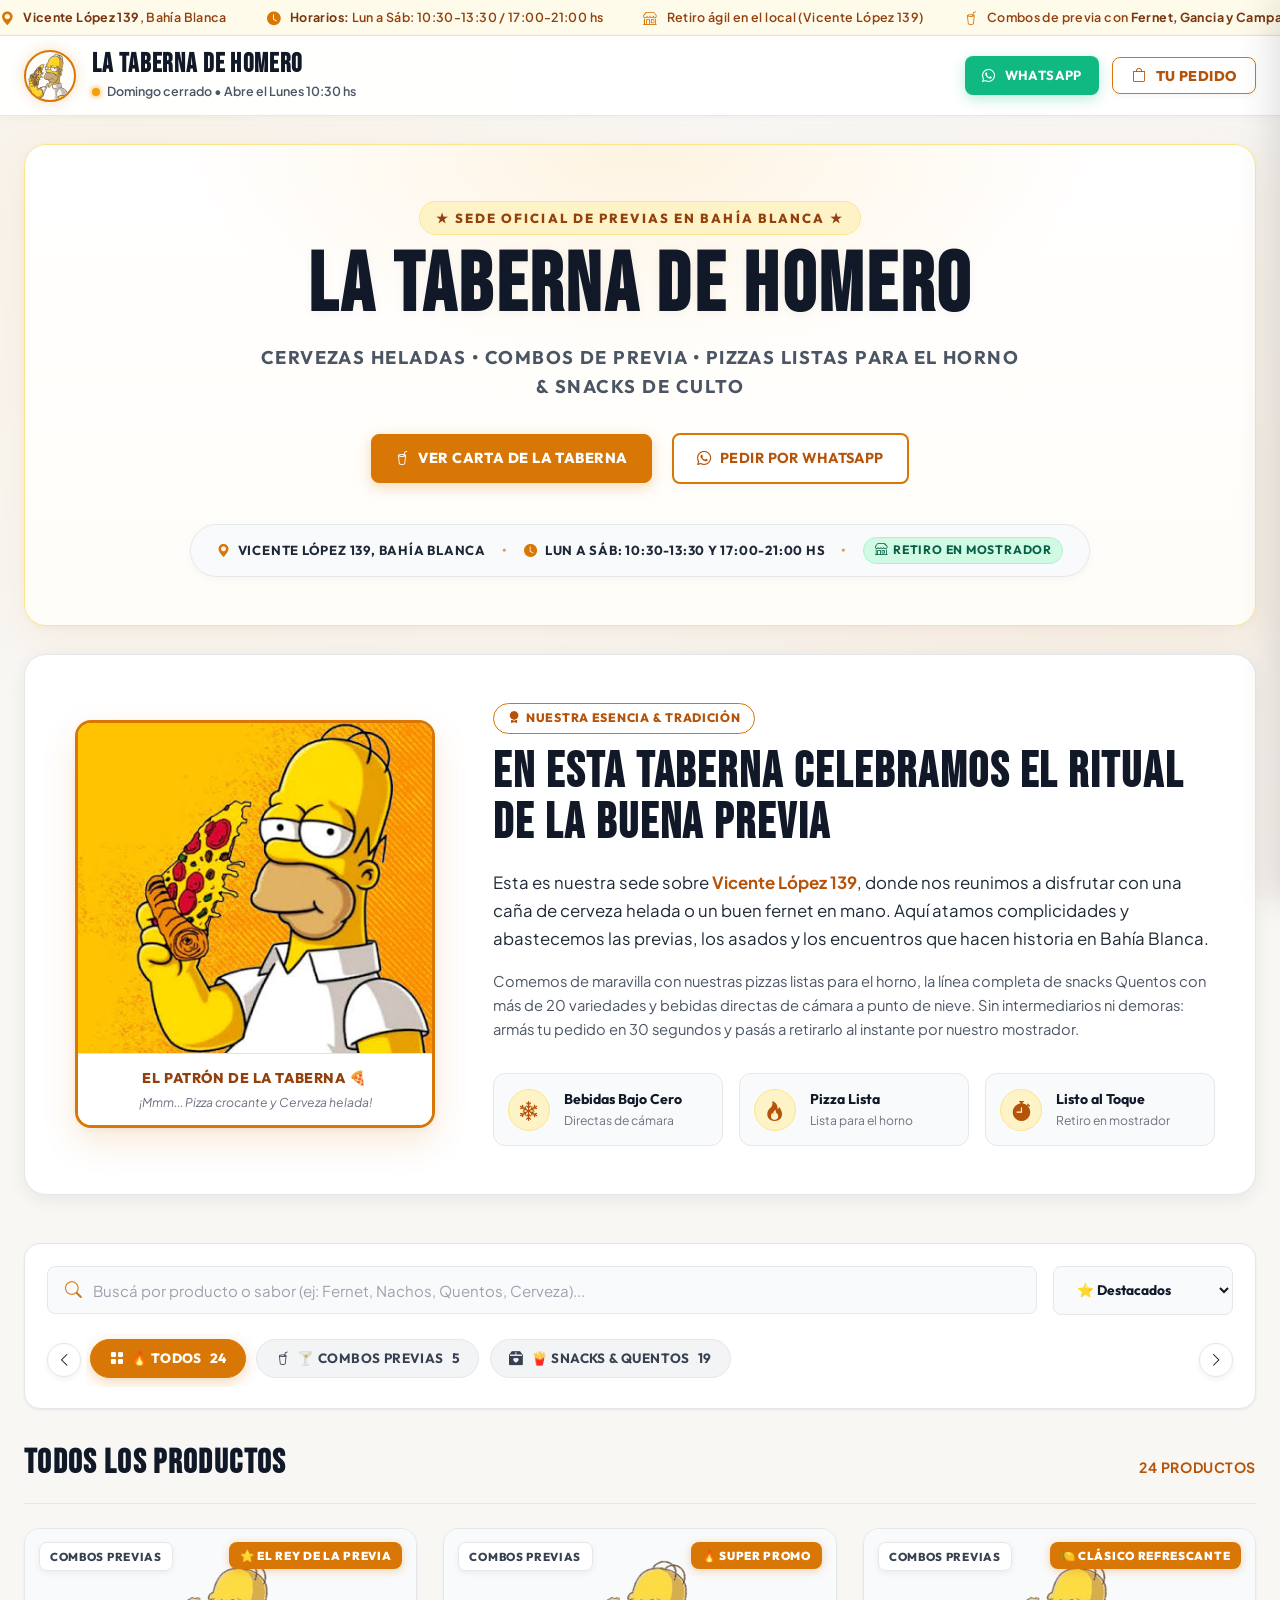
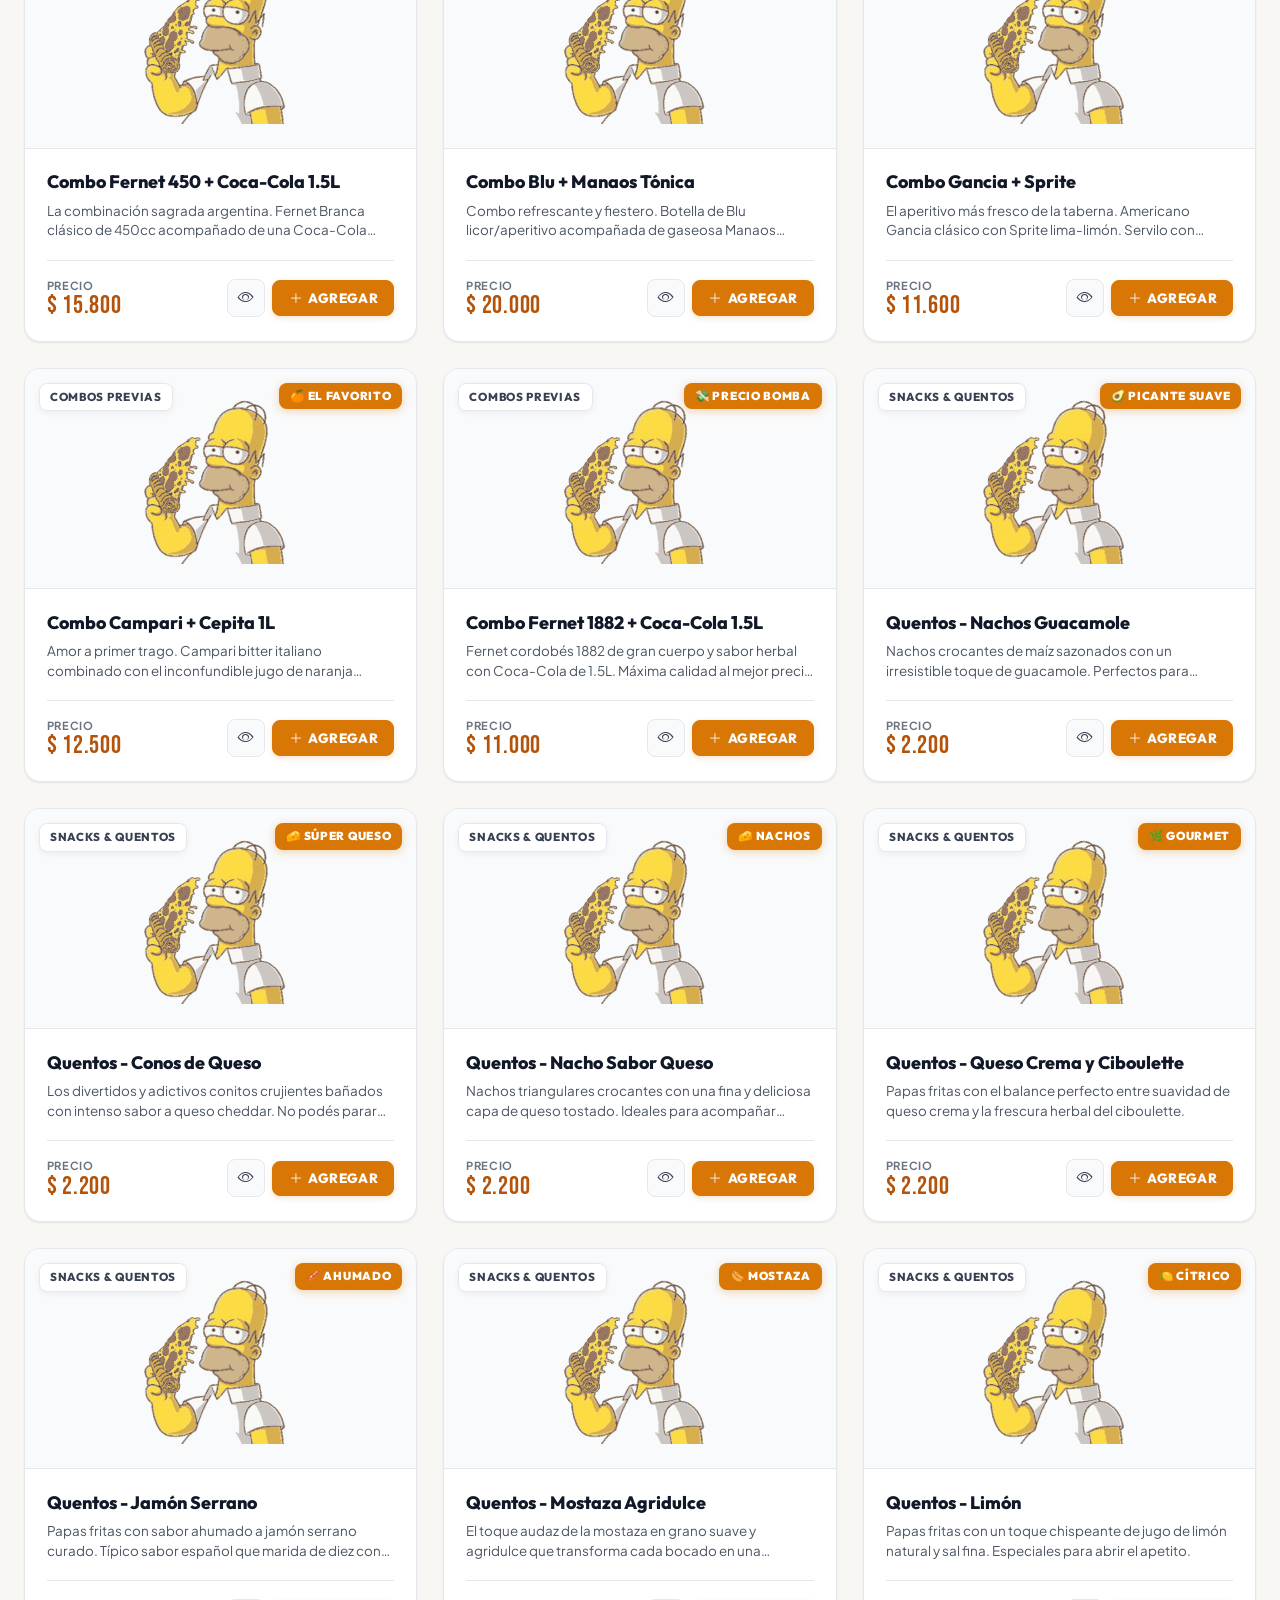
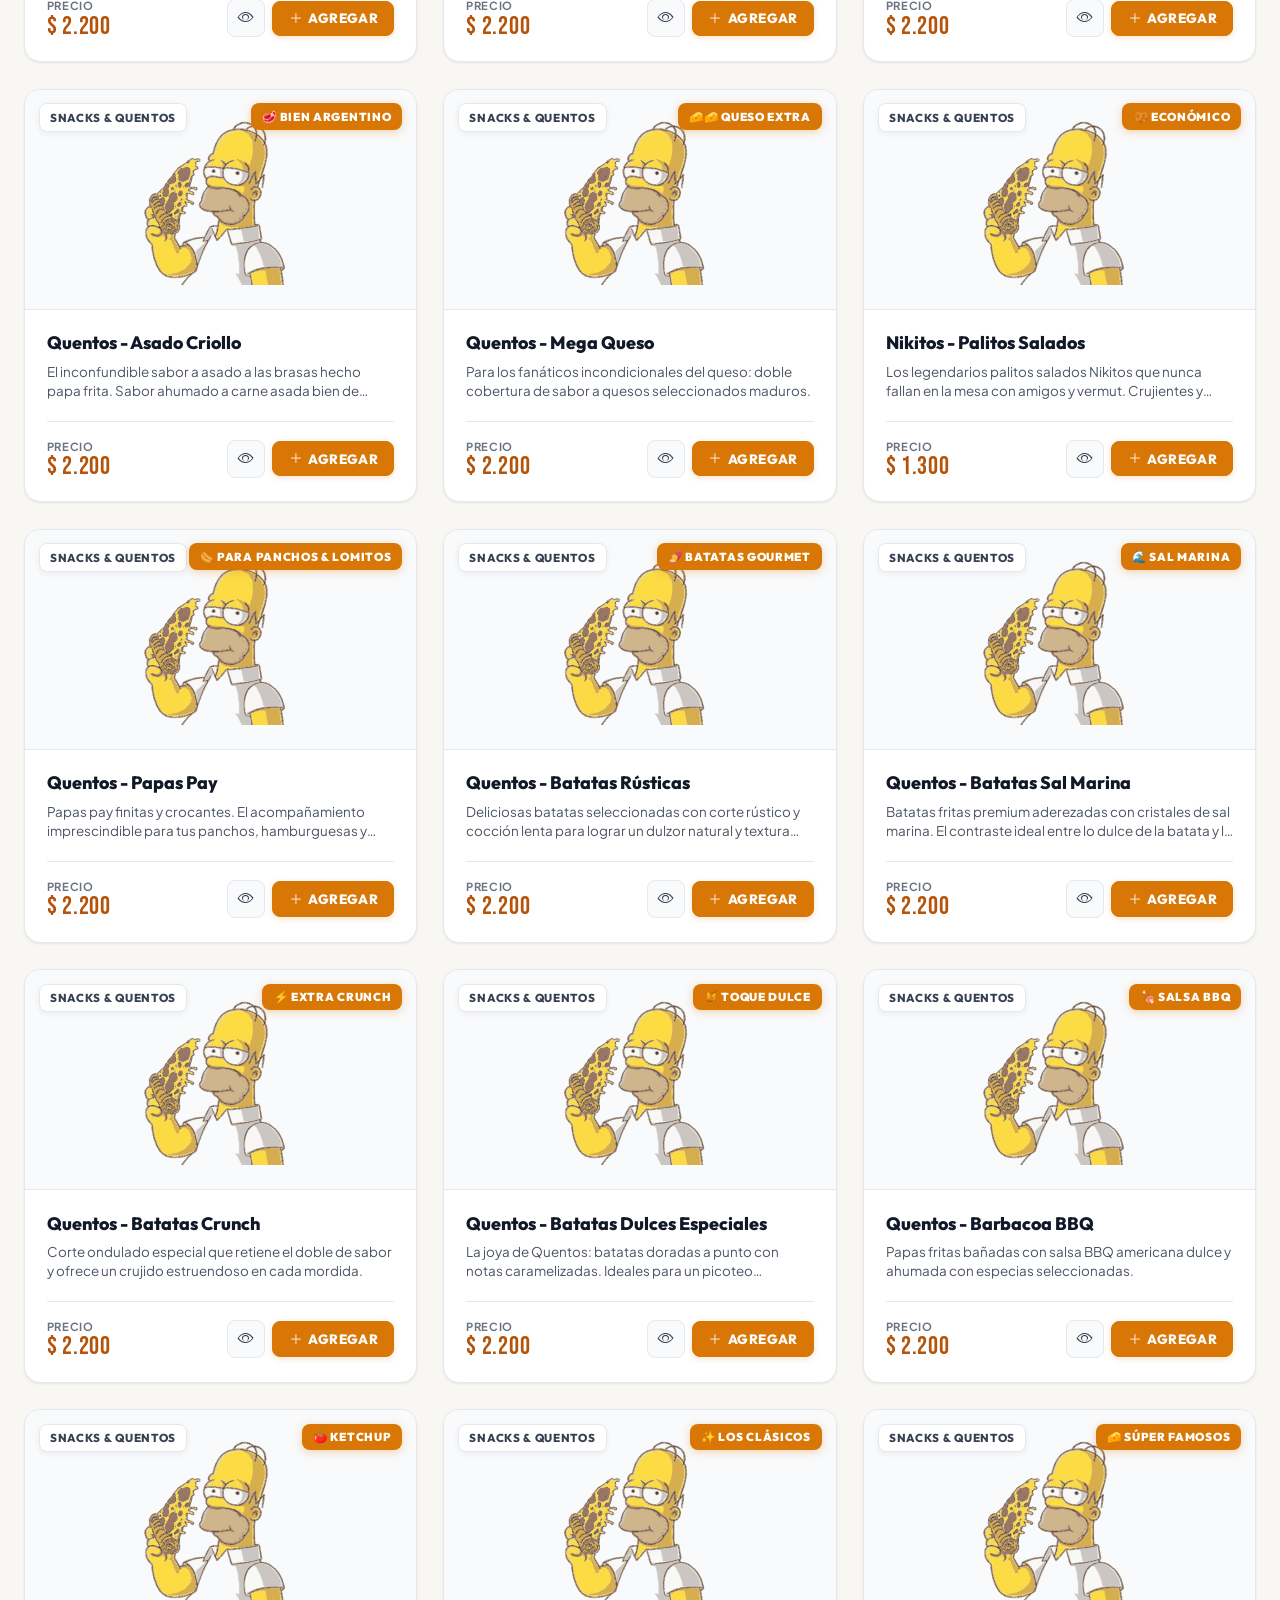
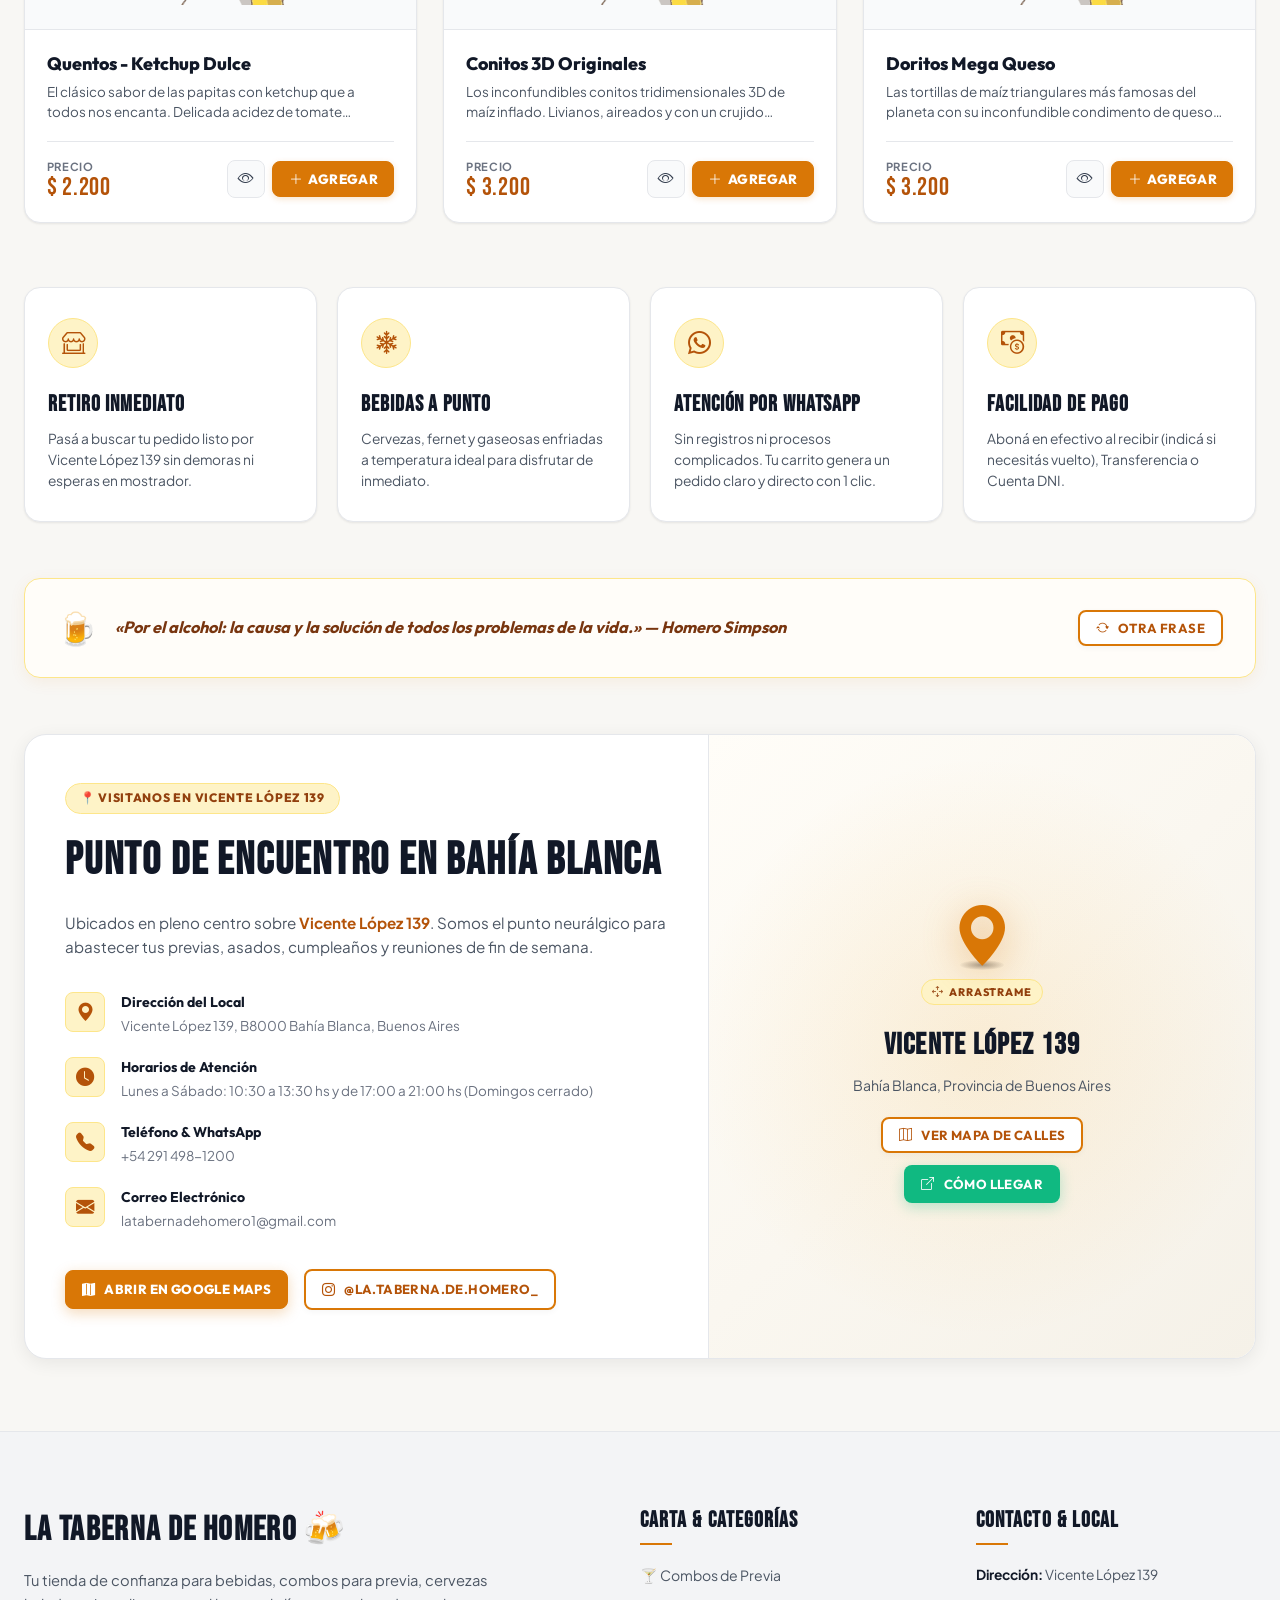
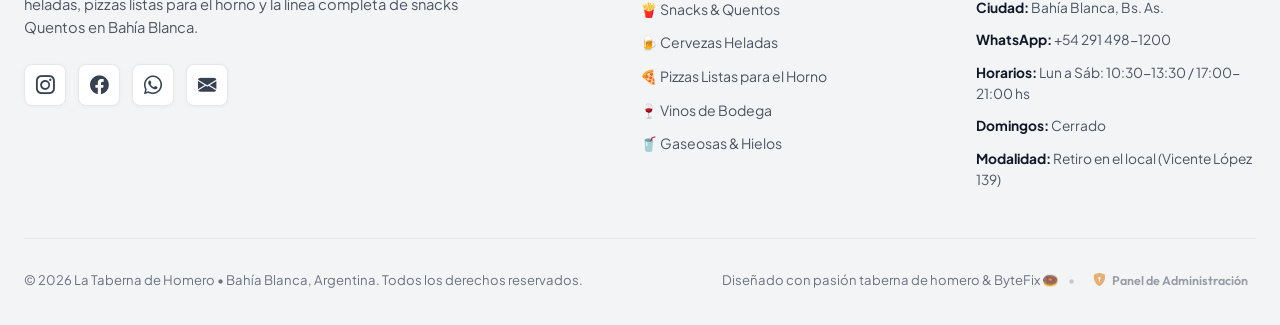
==== commit 7436322a: "style: elevar diseno visual craft, microinteracciones de cards y correccion de modales" ====
--- a/index.html
+++ b/index.html
@@ -572,7 +572,7 @@
       <!-- Estado Carrito Vacío -->
       <div class="cart-empty-state" id="cartEmptyView">
         <div class="cart-empty-icon">🛒</div>
-        <h4 style="font-family: var(--font-heading); font-size: 1.25rem; color: #FFFFFF; margin-bottom: 0.5rem;">Tu carrito está vacío</h4>
+        <h4 style="font-family: var(--font-heading); font-size: 1.25rem; color: var(--text-primary); margin-bottom: 0.5rem;">Tu carrito está vacío</h4>
         <p style="color: var(--text-secondary); font-size: 0.88rem; margin-bottom: 1.5rem;">
           Agregá combos de previa, cervezas heladas o snacks Quentos para armar tu pedido.
         </p>
@@ -668,42 +668,6 @@
             <button class="btn btn-ghost btn-sm" id="modalShareBtn" title="Compartir producto">
               <i class="bi bi-share-fill"></i>
             </button>
-          </div>
-        </div>
-
-        <!-- PESTAÑA 5: SEGURIDAD Y CAMBIO DE CONTRASEÑA -->
-        <div class="db-tab-pane" id="dbTabSecurity">
-          <div class="db-security-card">
-            <div class="db-security-header">
-              <div class="db-security-icon">
-                <i class="bi bi-key-fill"></i>
-              </div>
-              <h4>Cambiar Contraseña de Administrador</h4>
-              <p>Podés cambiar la clave de acceso a este panel en cualquier momento. La contraseña por defecto es <code>homero123</code>.</p>
-            </div>
-
-            <form id="dbChangePasswordForm" class="db-form" style="max-width: 440px; margin: 0 auto;">
-              <div class="form-group">
-                <label for="dbCurrentPasswordInput">Contraseña Actual <span class="required">*</span></label>
-                <input type="password" id="dbCurrentPasswordInput" class="form-input" placeholder="Ingresá tu clave actual" required>
-              </div>
-
-              <div class="form-group">
-                <label for="dbNewPasswordInput">Nueva Contraseña <span class="required">*</span></label>
-                <input type="password" id="dbNewPasswordInput" class="form-input" minlength="4" placeholder="Mínimo 4 caracteres" required>
-              </div>
-
-              <div class="form-group">
-                <label for="dbConfirmPasswordInput">Confirmar Nueva Contraseña <span class="required">*</span></label>
-                <input type="password" id="dbConfirmPasswordInput" class="form-input" minlength="4" placeholder="Repetí la nueva clave" required>
-              </div>
-
-              <div class="admin-error-msg" id="dbChangePassError" style="display: none; margin-bottom: 0.75rem;"></div>
-
-              <button type="submit" class="btn btn-primary" style="width: 100%;">
-                <i class="bi bi-check2-circle"></i> Guardar Nueva Contraseña
-              </button>
-            </form>
           </div>
         </div>
       </div>
@@ -1014,6 +978,42 @@
             </div>
           </div>
         </div>
+
+        <!-- PESTAÑA 5: SEGURIDAD Y CAMBIO DE CONTRASEÑA -->
+        <div class="db-tab-pane" id="dbTabSecurity">
+          <div class="db-security-card">
+            <div class="db-security-header">
+              <div class="db-security-icon">
+                <i class="bi bi-key-fill"></i>
+              </div>
+              <h4>Cambiar Contraseña de Administrador</h4>
+              <p>Podés cambiar la clave de acceso a este panel en cualquier momento. La contraseña por defecto es <code>homero123</code>.</p>
+            </div>
+
+            <form id="dbChangePasswordForm" class="db-form" style="max-width: 440px; margin: 0 auto;">
+              <div class="form-group">
+                <label for="dbCurrentPasswordInput">Contraseña Actual <span class="required">*</span></label>
+                <input type="password" id="dbCurrentPasswordInput" class="form-input" placeholder="Ingresá tu clave actual" required>
+              </div>
+
+              <div class="form-group">
+                <label for="dbNewPasswordInput">Nueva Contraseña <span class="required">*</span></label>
+                <input type="password" id="dbNewPasswordInput" class="form-input" minlength="4" placeholder="Mínimo 4 caracteres" required>
+              </div>
+
+              <div class="form-group">
+                <label for="dbConfirmPasswordInput">Confirmar Nueva Contraseña <span class="required">*</span></label>
+                <input type="password" id="dbConfirmPasswordInput" class="form-input" minlength="4" placeholder="Repetí la nueva clave" required>
+              </div>
+
+              <div class="admin-error-msg" id="dbChangePassError" style="display: none; margin-bottom: 0.75rem;"></div>
+
+              <button type="submit" class="btn btn-primary" style="width: 100%;">
+                <i class="bi bi-check2-circle"></i> Guardar Nueva Contraseña
+              </button>
+            </form>
+          </div>
+        </div>
       </div>
     </div>
   </div>
--- a/css/styles.css
+++ b/css/styles.css
@@ -1131,6 +1131,49 @@
   box-shadow: 0 4px 12px rgba(217, 119, 6, 0.35);
 }
 
+.add-cart-btn.is-in-cart {
+  background: #111827;
+  border-color: #111827;
+  color: #FBBF24;
+  box-shadow: 0 2px 8px rgba(17, 24, 39, 0.25);
+}
+
+.add-cart-btn.is-in-cart:hover {
+  background: #1F2937;
+  border-color: var(--accent-gold);
+  color: #FDE68A;
+  transform: translateY(-2px);
+  box-shadow: 0 4px 14px rgba(17, 24, 39, 0.35);
+}
+
+.add-cart-btn.btn-pop {
+  animation: btnPop 0.25s cubic-bezier(0.175, 0.885, 0.32, 1.275);
+}
+
+@keyframes btnPop {
+  0% { transform: scale(1); }
+  50% { transform: scale(0.92); }
+  100% { transform: scale(1); }
+}
+
+@keyframes cartBounce {
+  0% { transform: scale(1); }
+  30% { transform: scale(1.18); }
+  60% { transform: scale(0.95); }
+  100% { transform: scale(1); }
+}
+
+.bounce {
+  animation: cartBounce 0.38s cubic-bezier(0.175, 0.885, 0.32, 1.275) !important;
+}
+
+.card-media .img-fallback {
+  object-fit: contain;
+  padding: 1.5rem;
+  background: #F9FAFB;
+  opacity: 0.85;
+}
+
 /* Vista Vacía de Catálogo */
 .catalog-empty-view {
   grid-column: 1 / -1;
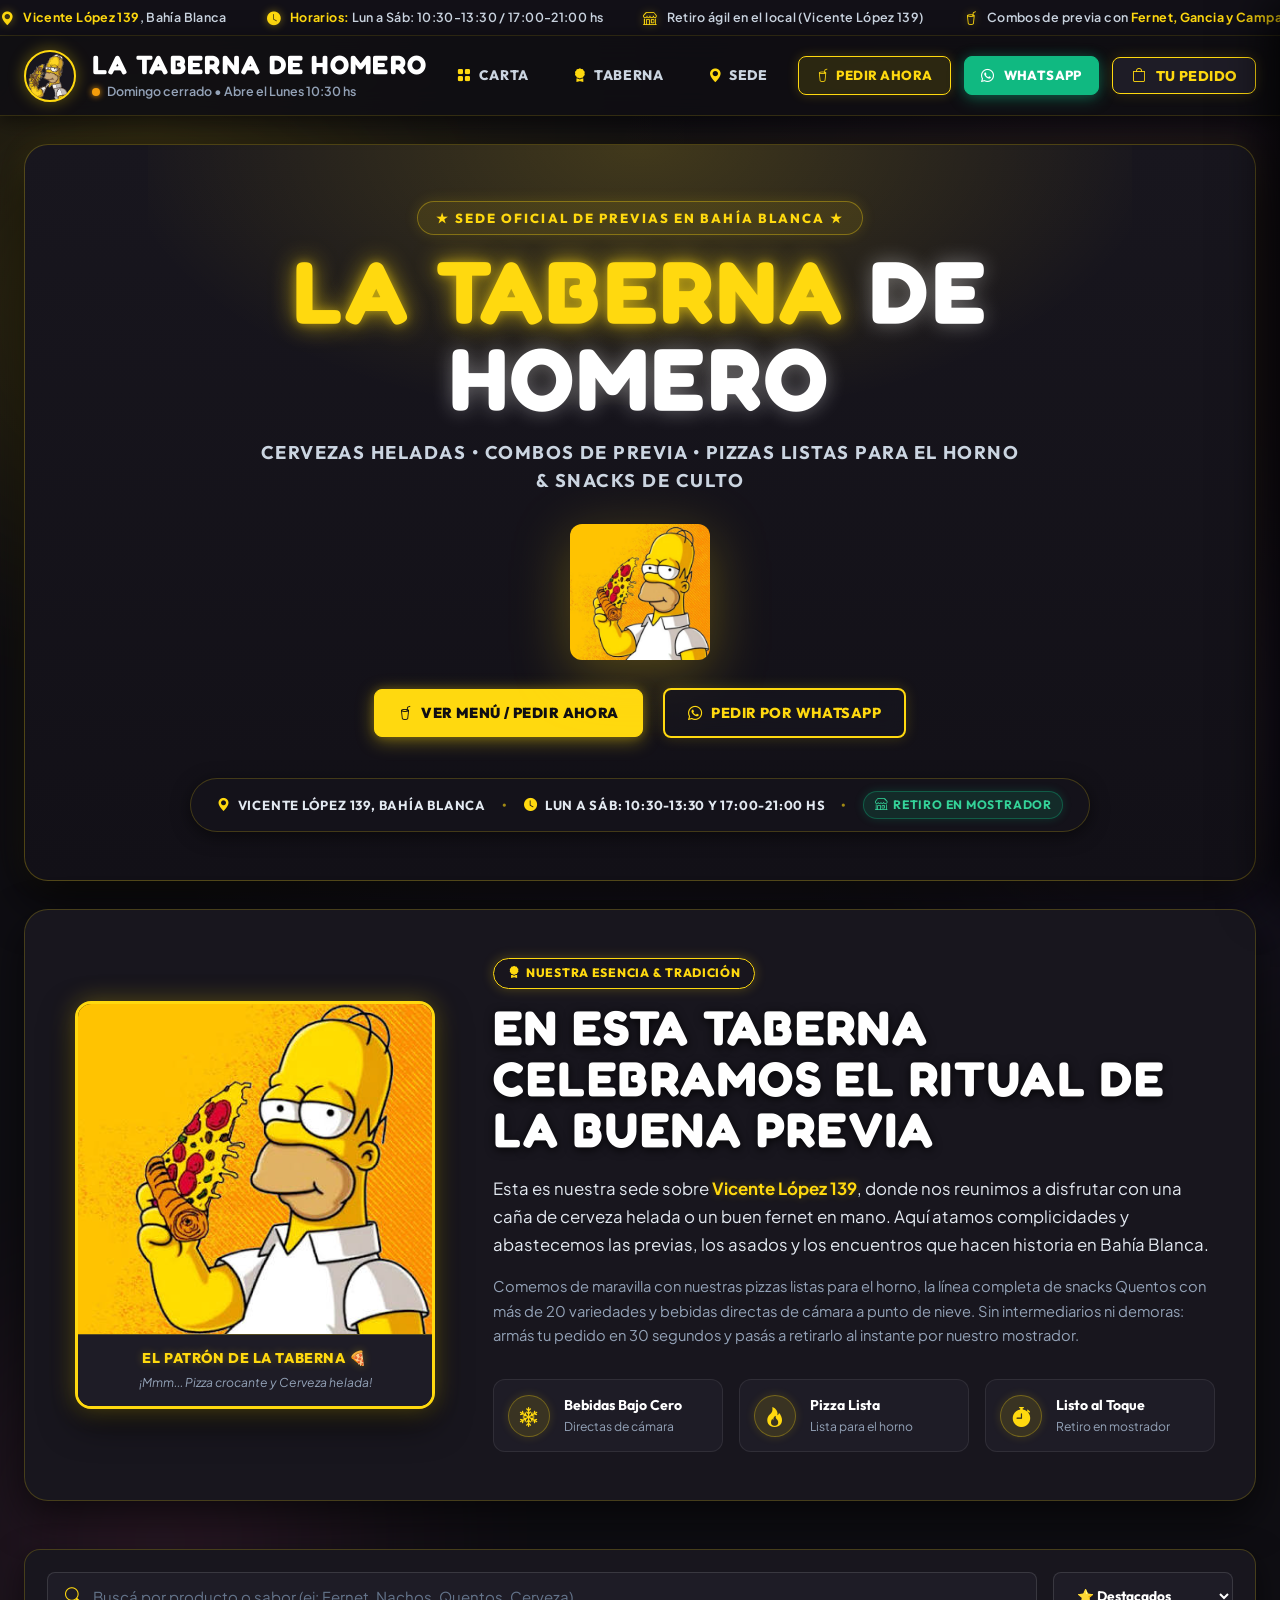
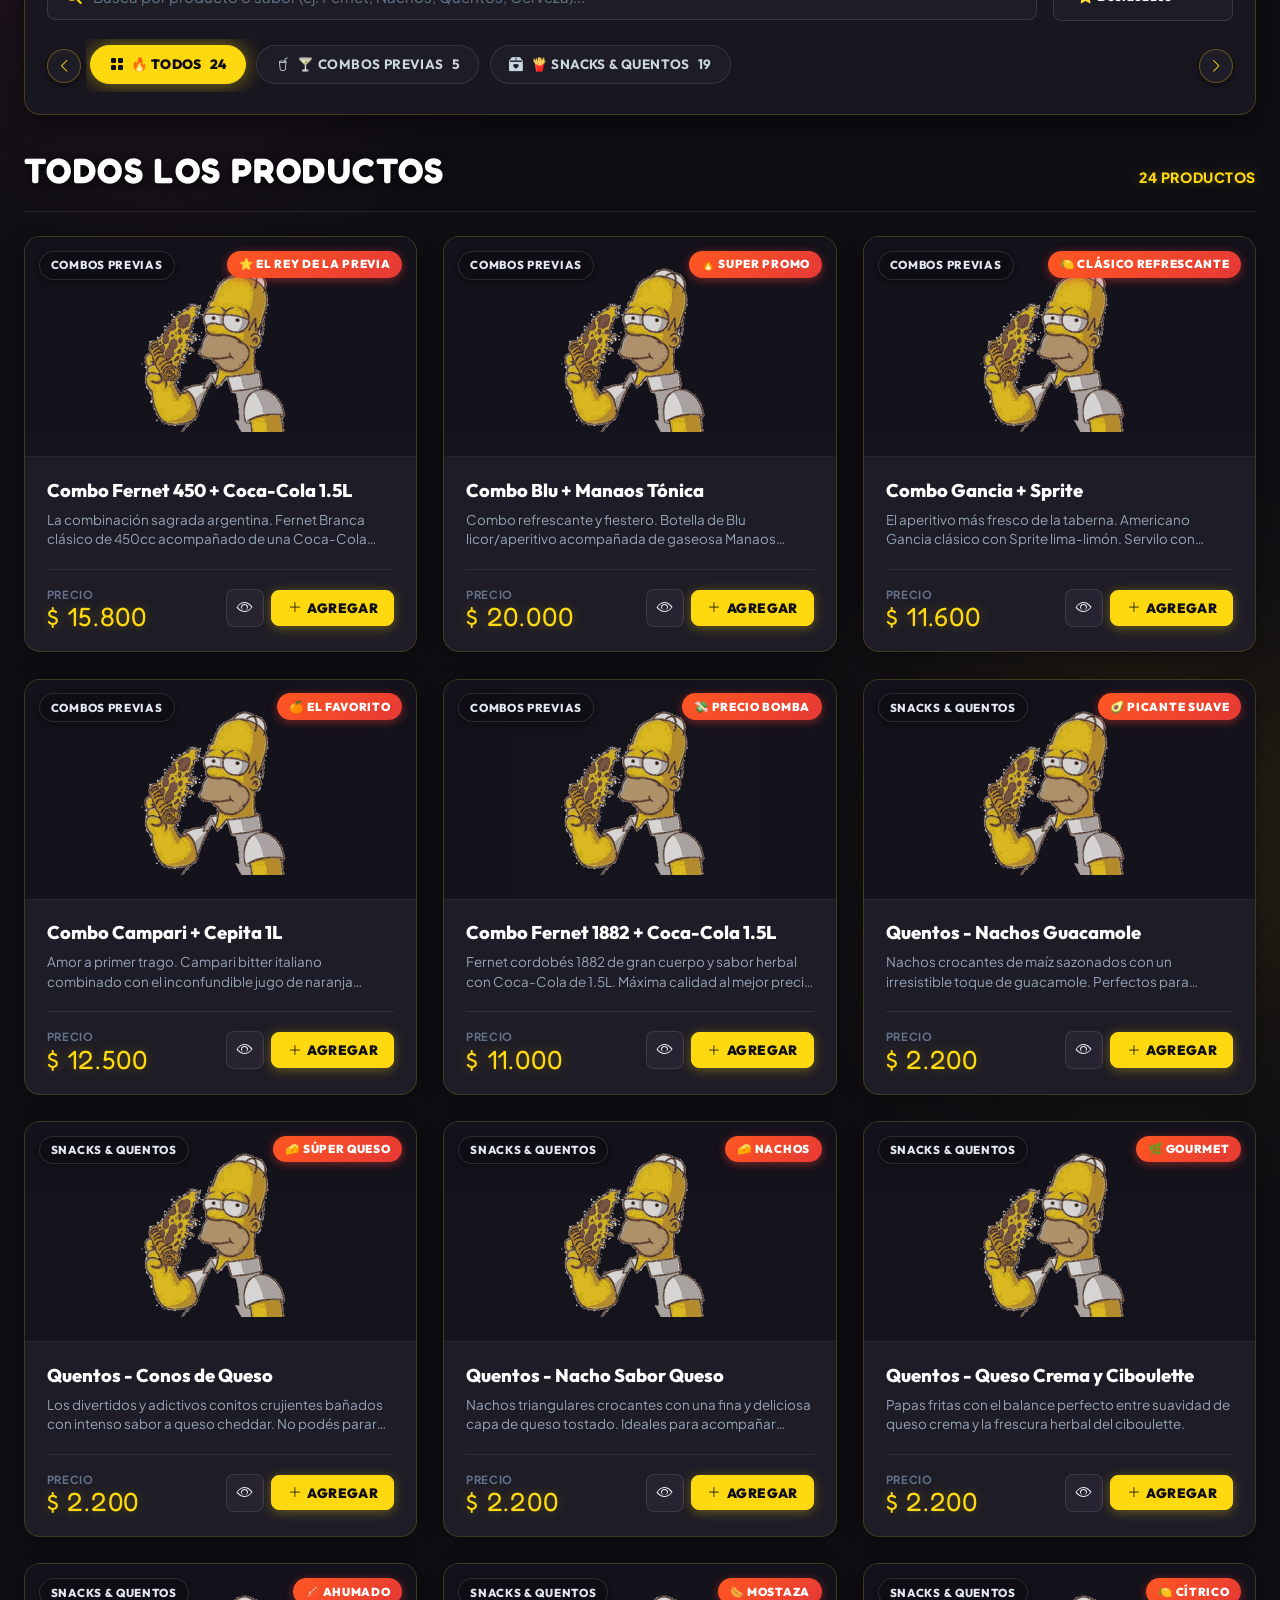
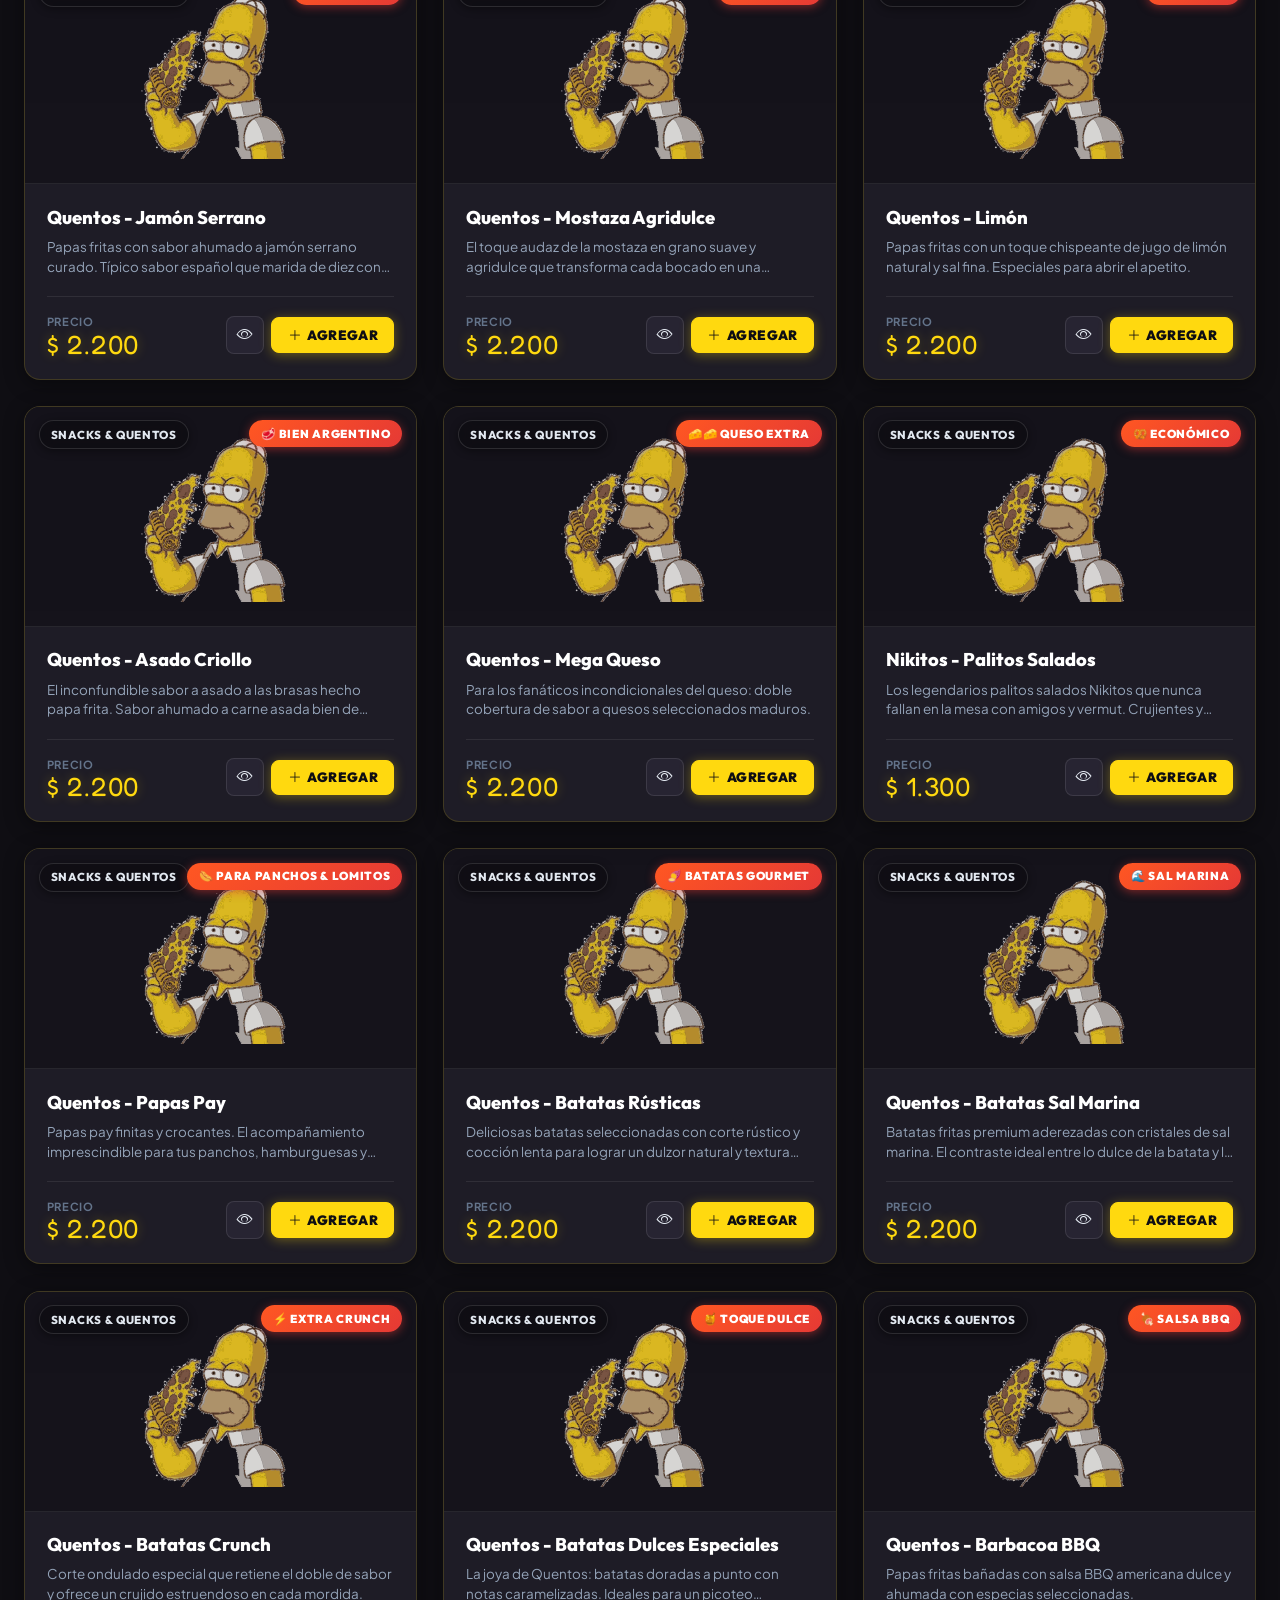
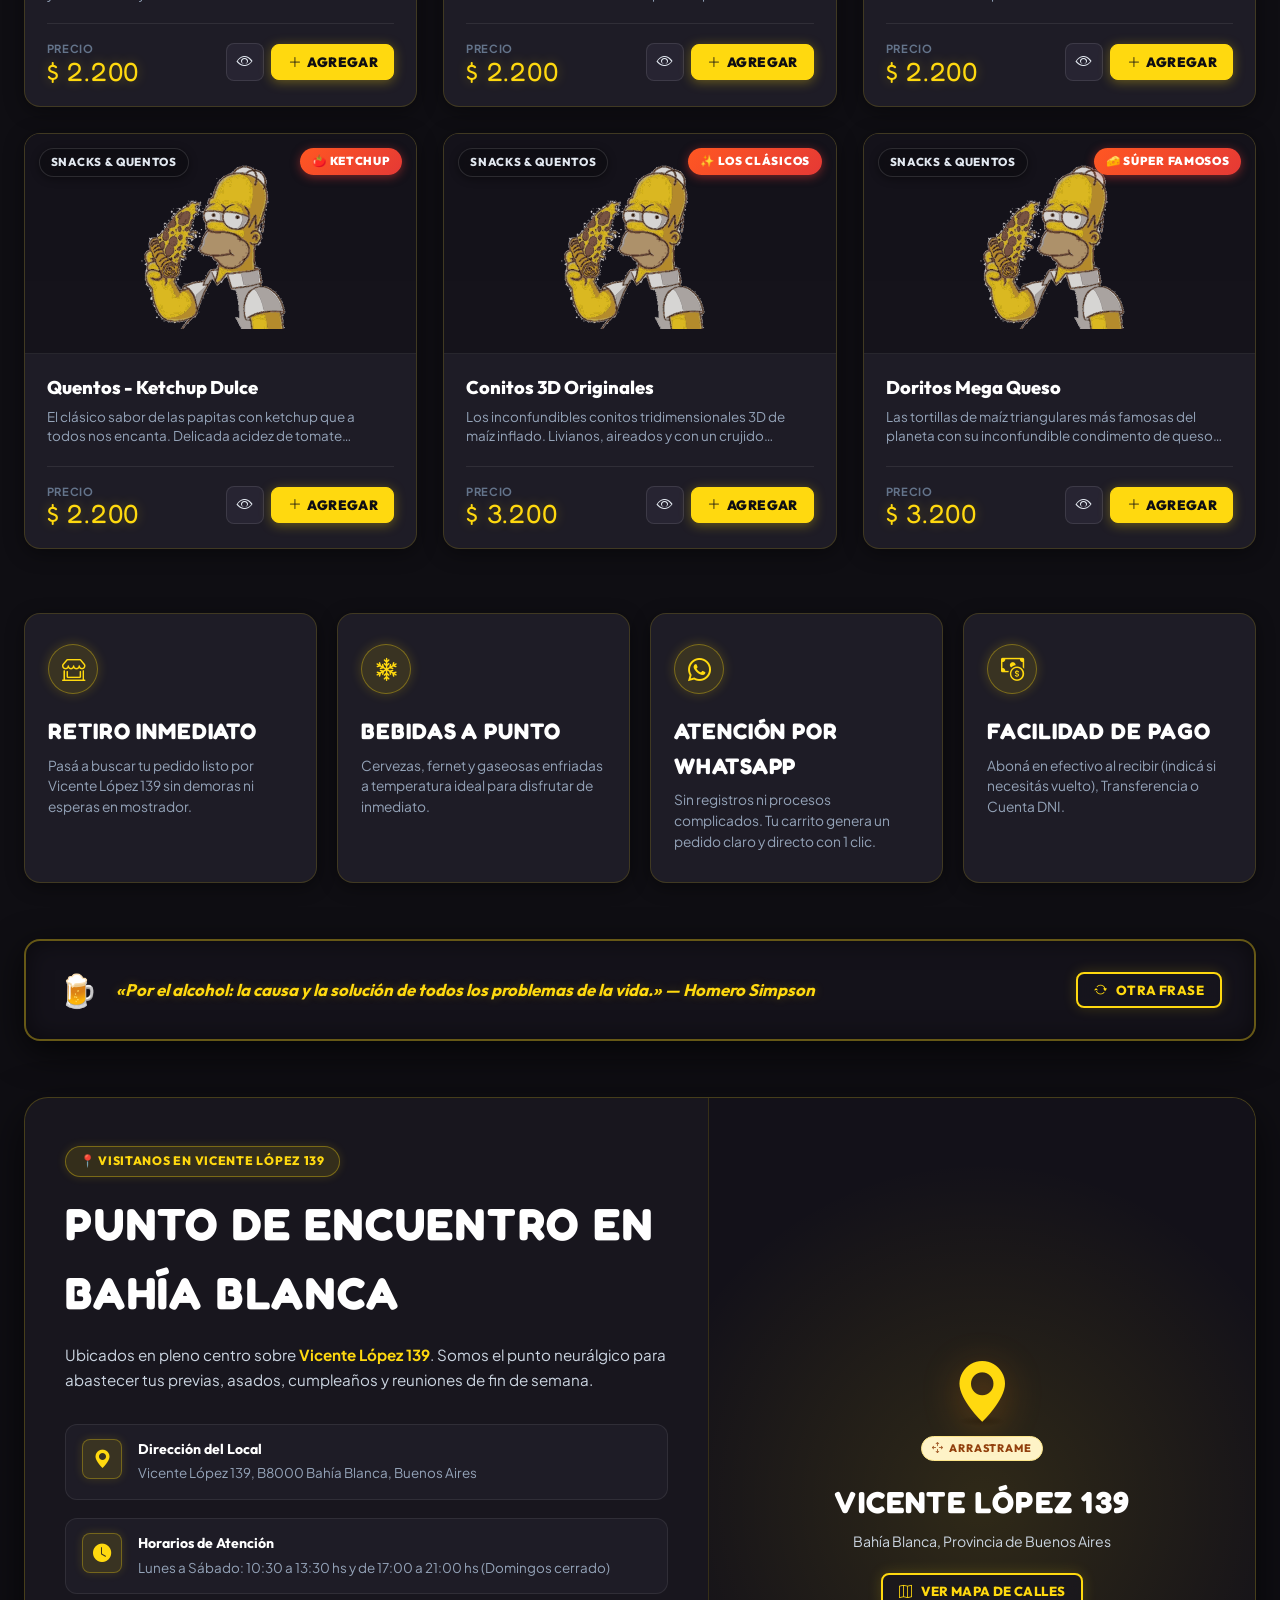
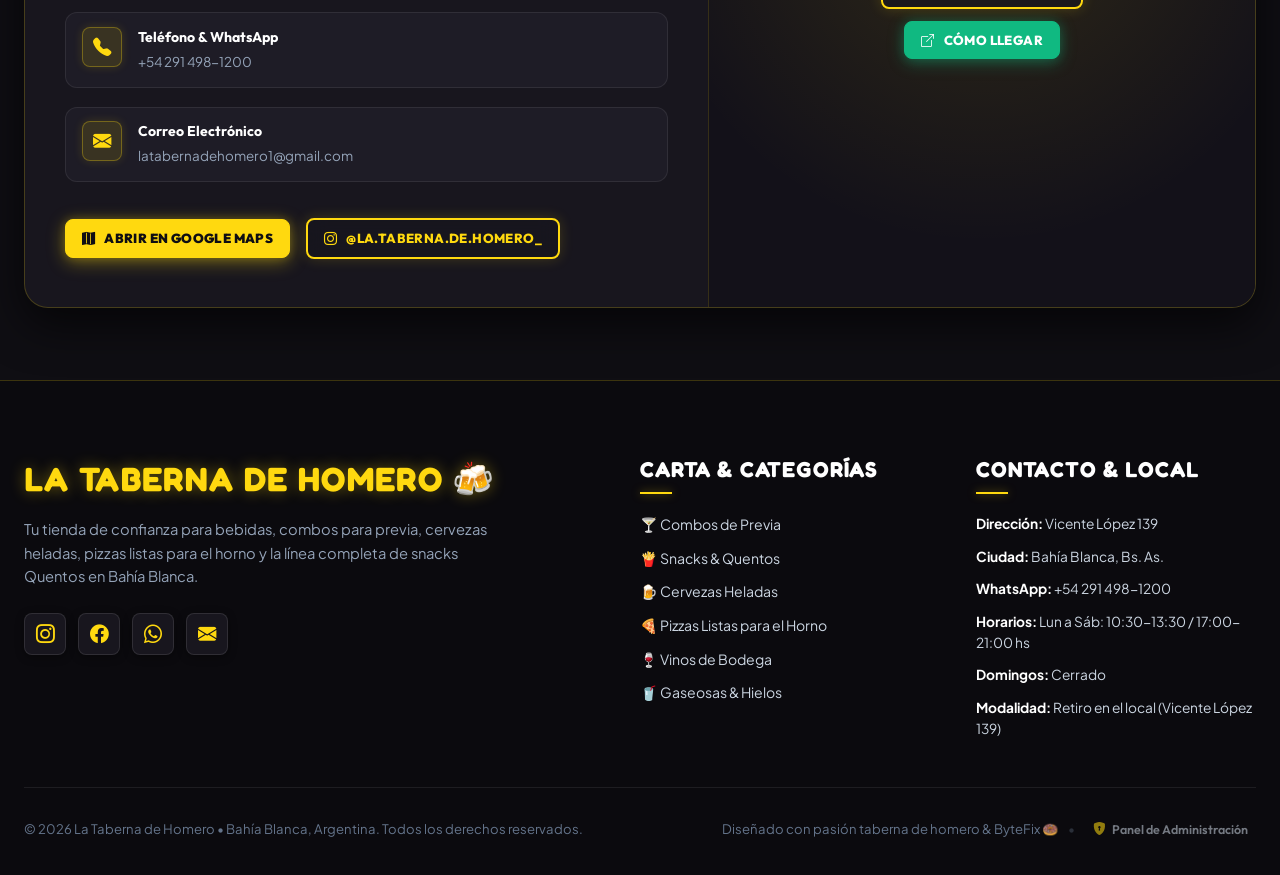
==== commit eed409e0: "feat: rediseno completo dark speakeasy & neon pop" ====
--- a/index.html
+++ b/index.html
@@ -9,7 +9,7 @@
   <meta name="description" content="¡La mejor taberna de Bahía Blanca para tus previas y antojos! Combos de Fernet con Coca, línea completa Quentos, cervezas heladas y pizzas listas para el horno. Vicente López 139. Retiro al instante en mostrador.">
   <meta name="keywords" content="La Taberna de Homero, Bahía Blanca, combos fernet, previa bahia blanca, quentos, bebidas frias, retiro en el local, vicente lopez 139, cerveza duff, pizzas listas para el horno">
   <meta name="author" content="La Taberna de Homero & ByteFix">
-  <meta name="theme-color" content="#F8F7F4">
+  <meta name="theme-color" content="#0F0E13">
 
   <!-- Open Graph / Redes Sociales & WhatsApp Preview -->
   <meta property="og:type" content="website">
@@ -21,10 +21,10 @@
   <!-- Favicon -->
   <link rel="icon" type="image/png" href="assets/logo-homero-pizza-transparent.png">
 
-  <!-- Tipografías Craft Brewery & Gastropub: Bebas Neue, Outfit & Plus Jakarta Sans -->
+  <!-- Tipografías Dark Speakeasy & Neon Pop: Fredoka, Bebas Neue, Outfit & Plus Jakarta Sans -->
   <link rel="preconnect" href="https://fonts.googleapis.com">
   <link rel="preconnect" href="https://fonts.gstatic.com" crossorigin>
-  <link href="https://fonts.googleapis.com/css2?family=Bebas+Neue&family=Outfit:wght@500;600;700;800;900&family=Plus+Jakarta+Sans:wght@400;500;600;700;800&display=swap" rel="stylesheet">
+  <link href="https://fonts.googleapis.com/css2?family=Bebas+Neue&family=Fredoka:wght@600;700;800&family=Outfit:wght@500;600;700;800;900&family=Plus+Jakarta+Sans:wght@400;500;600;700;800&display=swap" rel="stylesheet">
 
   <!-- Bootstrap Icons -->
   <link rel="stylesheet" href="https://cdn.jsdelivr.net/npm/bootstrap-icons@1.11.3/font/bootstrap-icons.min.css">
@@ -73,6 +73,12 @@
 </head>
 <body>
 
+  <!-- Manchas de luz difuminadas (Ambient Speakeasy Glows) -->
+  <div class="ambient-glow glow-amber" style="top: 80px; left: -100px;"></div>
+  <div class="ambient-glow glow-purple" style="top: 500px; right: -120px;"></div>
+  <div class="ambient-glow glow-pink" style="top: 1300px; left: -80px;"></div>
+  <div class="ambient-glow glow-amber" style="top: 2200px; right: -100px;"></div>
+
   <!-- 1. TOP TICKER BAR -->
   <div class="top-ticker" aria-label="Avisos y Novedades">
     <div class="ticker-track">
@@ -137,7 +143,7 @@
     </div>
   </div>
 
-  <!-- 2. HEADER NAVBAR -->
+  <!-- 2. HEADER NAVBAR (Glassmorphism Speakeasy) -->
   <header class="site-header">
     <div class="header-container">
       <a href="#" class="brand-wrapper" title="La Taberna de Homero">
@@ -154,7 +160,19 @@
         </div>
       </a>
 
+      <!-- Enlaces de navegación rápida (Desktop) -->
+      <nav class="header-nav-links" aria-label="Navegación principal">
+        <a href="#catalogo" class="nav-link-item"><i class="bi bi-grid-fill"></i> Carta</a>
+        <a href="#manifiesto" class="nav-link-item"><i class="bi bi-award-fill"></i> Taberna</a>
+        <a href="#ubicacion" class="nav-link-item"><i class="bi bi-geo-alt-fill"></i> Sede</a>
+      </nav>
+
       <div class="header-right">
+        <a href="#catalogo" class="btn btn-menu-cta header-menu-btn" title="Ver Menú / Pedir Ahora">
+          <i class="bi bi-cup-straw"></i>
+          <span>Pedir Ahora</span>
+        </a>
+
         <a href="https://wa.me/542914981200?text=Hola%20La%20Taberna%20de%20Homero!%20Quiero%20hacer%20una%20consulta" 
            target="_blank" 
            rel="noopener noreferrer" 
@@ -173,7 +191,7 @@
     </div>
   </header>
 
-  <!-- 3. HERO BANNER ESTILO TROPERA (Sede Principal) -->
+  <!-- 3. HERO BANNER DARK SPEAKEASY & NEON POP -->
   <section class="hero-wrapper">
     <div class="hero-tropera-card">
       <div class="tropera-center-box">
@@ -182,25 +200,33 @@
         </span>
 
         <h2 class="hero-tropera-title">
-          LA TABERNA DE HOMERO
+          <span class="neon-text-yellow">LA TABERNA</span> <span class="neon-text-white">DE HOMERO</span>
         </h2>
 
         <p class="hero-tropera-subtitle">
           CERVEZAS HELADAS • COMBOS DE PREVIA • PIZZAS LISTAS PARA EL HORNO &amp; SNACKS DE CULTO
         </p>
 
+        <!-- Mascota flotante temática con drop shadow neon -->
+        <div class="hero-mascot-wrapper">
+          <img src="assets/homero-pizza.png" 
+               alt="Homero Simpson comiendo pizza - La Taberna de Homero" 
+               class="hero-mascot-floating"
+               onerror="this.src='assets/logo-homero-pizza-transparent.png'">
+        </div>
+
         <div class="hero-tropera-actions">
-          <a href="#catalogo" class="btn btn-tropera-primary">
-            <i class="bi bi-cup-straw"></i> Ver Carta de la Taberna
+          <a href="#catalogo" class="btn btn-hero-primary btn-tropera-primary">
+            <i class="bi bi-cup-straw"></i> Ver Menú / Pedir Ahora
           </a>
           <a href="https://wa.me/542914981200?text=Hola%20La%20Taberna%20de%20Homero!%20Quiero%20consultar%20promos" 
              target="_blank" 
-             class="btn btn-tropera-outline">
+             class="btn btn-hero-secondary btn-tropera-outline">
             <i class="bi bi-whatsapp"></i> Pedir por WhatsApp
           </a>
         </div>
 
-        <!-- Banner de Ubicación y Horarios Estilo Tropera -->
+        <!-- Banner de Ubicación y Horarios Estilo Speakeasy Neon -->
         <div class="tropera-meta-banner">
           <span class="tropera-meta-item">
             <i class="bi bi-geo-alt-fill text-gold"></i> VICENTE LÓPEZ 139, BAHÍA BLANCA
@@ -218,8 +244,8 @@
     </div>
   </section>
 
-  <!-- 3.1. MANIFIESTO DE LA TABERNA (Estilo Tropera • En esta taberna celebramos) -->
-  <section class="tavern-manifesto-section">
+  <!-- 3.1. MANIFIESTO DE LA TABERNA (Mística Speakeasy & Tradición) -->
+  <section class="tavern-manifesto-section" id="manifiesto">
     <div class="manifesto-container">
       <div class="manifesto-grid">
         <!-- Columna 1: El Patrón de la Taberna (Homero con Pizza) -->
@@ -394,7 +420,7 @@
   </section>
 
   <!-- 8. UBICACIÓN, HORARIOS & MAPA -->
-  <section class="location-section">
+  <section class="location-section" id="ubicacion">
     <div class="location-card-container">
       <div class="location-details-col">
         <span class="badge badge-gold" style="align-self: flex-start; margin-bottom: 0.75rem;">
--- a/css/styles.css
+++ b/css/styles.css
@@ -1,58 +1,77 @@
 /* ==========================================================================
-   LA TABERNA DE HOMERO - ESTILO CRAFT TAVERN & GASTROPUB (Versión Blanca / Larga Luminosidad)
-   Estética de Cervecería Artesanal • Limpia, Luminosa, Blanca, Cálida y de Alto Contraste
+   LA TABERNA DE HOMERO - ESTILO DARK SPEAKEASY & NEON POP
+   Atmósfera Nocturna y Cálida de Taberna Speakeasy • Neón Simpson • Craft Beer & Burger Bar
    ========================================================================== */
 
 :root {
-  /* Paleta Blanca & Luminosa Gastropub */
-  --bg-canvas: #F8F7F4;          /* Fondo base cálido, visible y luminoso */
-  --bg-surface: #FFFFFF;         /* Tarjetas blancas nítidas */
-  --bg-surface-elevated: #FFFFFF;/* Módulos y paneles blancos */
-  --bg-surface-hover: #FEFCF8;
-  --bg-manifesto: #FFFFFF;       /* Bloque editorial blanco nítido */
-  --bg-glass: rgba(255, 255, 255, 0.94);
-
-  /* Acentos Ámbar Dorado / Cerveza Artesanal */
-  --accent-gold: #D97706;        /* Ámbar cerveza de gran contraste sobre blanco */
-  --accent-gold-dark: #B45309;
-  --accent-gold-light: #F59E0B;
-  --accent-gold-glow: rgba(217, 119, 6, 0.22);
-  --accent-gold-subtle: rgba(217, 119, 6, 0.08);
-  --accent-amber: #EA580C;
-
-  /* Estados y Botones */
-  --accent-green: #10B981;       /* WhatsApp y estado Abierto */
+  /* 1. Fondos Dark Speakeasy */
+  --bg-canvas: #0F0E13;          /* Modo oscuro profundo con calidez, nunca negro plano */
+  --bg-surface: #18161E;         /* Superficie de módulos principales */
+  --bg-surface-elevated: #1E1C26;/* Bento cards y tarjetas de productos */
+  --bg-surface-hover: #262330;   /* Hover en tarjetas y selectores */
+  --bg-manifesto: #16141D;       /* Bloque editorial Speakeasy */
+  --bg-glass: rgba(15, 14, 19, 0.88); /* Glassmorphism oscuro con desenfoque */
+  --bg-glass-nav: rgba(15, 14, 19, 0.85);
+
+  /* 2. Acentos Primarios Neón (Simpson & Duff) */
+  --accent-yellow: #FFD90F;       /* Amarillo Simpson vibrante para CTAs principales */
+  --accent-yellow-hover: #FFE033;
+  --accent-yellow-dark: #D4B200;
+  --accent-yellow-glow: rgba(255, 217, 15, 0.45);
+  --accent-yellow-subtle: rgba(255, 217, 15, 0.12);
+
+  --accent-duff: #E53935;         /* Rojo Duff clásico para ofertas y alertas */
+  --accent-duff-orange: #FF5722;  /* Naranja Duff para precios y badges */
+  --accent-duff-glow: rgba(229, 57, 53, 0.45);
+
+  --accent-donut: #FF69B4;        /* Rosa Dona para efectos de brillo neón */
+  --accent-donut-glow: rgba(255, 105, 180, 0.45);
+
+  --accent-moe: #10B981;          /* Verde Flaming Moe / WhatsApp */
+  --accent-moe-glow: rgba(16, 185, 129, 0.4);
+  --accent-purple: #8B5CF6;       /* Púrpura Speakeasy para luz ambiental */
+
+  /* Punteros de compatibilidad */
+  --accent-gold: var(--accent-yellow);
+  --accent-gold-dark: #F59E0B;
+  --accent-gold-light: #FDE047;
+  --accent-gold-glow: var(--accent-yellow-glow);
+  --accent-gold-subtle: var(--accent-yellow-subtle);
+  --accent-amber: var(--accent-duff-orange);
+  --accent-green: var(--accent-moe);
   --accent-green-dark: #059669;
-  --accent-green-glow: rgba(16, 185, 129, 0.25);
-  --accent-red: #EF4444;
-
-  /* Tipografía y Textos de Alto Contraste sobre Blanco */
-  --text-primary: #111827;       /* Carbón oscuro nítido para máxima lectura */
-  --text-secondary: #4B5563;     /* Gris medio neutro equilibrado */
-  --text-muted: #6B7280;         /* Metadatos */
-  --text-gold: #B45309;
-
-  /* Bordes Refinados Limpios */
-  --border-subtle: #E5E7EB;
-  --border-card: #E5E7EB;
-  --border-gold: rgba(217, 119, 6, 0.35);
-  --border-gold-solid: #D97706;
-
-  /* Sombras Suaves Multicapa */
-  --shadow-sm: 0 1px 3px rgba(0, 0, 0, 0.05), 0 1px 2px rgba(0, 0, 0, 0.03);
-  --shadow-md: 0 4px 18px rgba(0, 0, 0, 0.07);
-  --shadow-lg: 0 14px 38px rgba(0, 0, 0, 0.08);
-  --shadow-gold: 0 8px 24px rgba(217, 119, 6, 0.25);
-
-  /* Radios */
+  --accent-green-glow: var(--accent-moe-glow);
+  --accent-red: var(--accent-duff);
+
+  /* 3. Tipografía y Textos de Alto Contraste */
+  --text-primary: #FFFFFF;        /* Blanco puro nítido para máxima lectura */
+  --text-secondary: #CBD5E1;      /* Blanco suave de gran contraste */
+  --text-muted: #94A3B8;          /* Gris neutro para metadatos */
+  --text-gold: var(--accent-yellow);
+
+  /* 4. Bordes Neón y Sutiles */
+  --border-subtle: rgba(255, 255, 255, 0.08);
+  --border-card: rgba(255, 217, 15, 0.15); /* 1px solid rgba(255, 217, 15, 0.15) */
+  --border-gold: rgba(255, 217, 15, 0.35);
+  --border-gold-solid: #FFD90F;
+  --border-neon-pink: rgba(255, 105, 180, 0.4);
+
+  /* 5. Sombras & Neón Glow */
+  --shadow-sm: 0 2px 6px rgba(0, 0, 0, 0.4);
+  --shadow-md: 0 8px 24px rgba(0, 0, 0, 0.5);
+  --shadow-lg: 0 16px 40px rgba(0, 0, 0, 0.65);
+  --shadow-gold: 0 0 24px rgba(255, 217, 15, 0.35);
+  --shadow-neon-yellow: 0 0 20px rgba(255, 217, 15, 0.45);
+  --shadow-neon-pink: 0 0 20px rgba(255, 105, 180, 0.45);
+
+  /* 6. Radios & Tipografías */
   --radius-sm: 8px;
   --radius-md: 12px;
   --radius-lg: 16px;
-  --radius-xl: 22px;
+  --radius-xl: 24px;
   --radius-pill: 9999px;
 
-  /* Tipografías */
-  --font-display: 'Bebas Neue', 'Outfit', sans-serif;
+  --font-display: 'Fredoka', 'Bebas Neue', 'Outfit', sans-serif;
   --font-heading: 'Outfit', -apple-system, BlinkMacSystemFont, sans-serif;
   --font-body: 'Plus Jakarta Sans', -apple-system, BlinkMacSystemFont, sans-serif;
 
@@ -86,13 +105,72 @@
   min-height: 100vh;
   position: relative;
   background-image: 
-    radial-gradient(circle at 10% 12%, rgba(245, 158, 11, 0.05) 0%, transparent 45%),
-    radial-gradient(circle at 90% 65%, rgba(217, 119, 6, 0.04) 0%, transparent 50%);
+    radial-gradient(circle at 12% 14%, rgba(255, 217, 15, 0.07) 0%, transparent 40%),
+    radial-gradient(circle at 88% 38%, rgba(255, 105, 180, 0.05) 0%, transparent 45%),
+    radial-gradient(circle at 50% 82%, rgba(139, 92, 246, 0.06) 0%, transparent 50%);
   background-attachment: fixed;
 }
 
 /* ==========================================================================
-   COMPONENTES UI Y BOTONES (Estilo Blanco Luminoso)
+   MANCHAS DE LUZ DIFUMINADAS (Ambient Speakeasy Glows)
+   ========================================================================== */
+.ambient-glow {
+  position: absolute;
+  width: 480px;
+  height: 480px;
+  border-radius: 50%;
+  pointer-events: none;
+  filter: blur(120px);
+  -webkit-filter: blur(120px);
+  z-index: 0;
+  opacity: 0.24;
+}
+
+.glow-amber {
+  background: radial-gradient(circle, #FFD90F 0%, rgba(255, 217, 15, 0) 70%);
+}
+
+.glow-purple {
+  background: radial-gradient(circle, #8B5CF6 0%, rgba(139, 92, 246, 0) 70%);
+}
+
+.glow-pink {
+  background: radial-gradient(circle, #FF69B4 0%, rgba(255, 105, 180, 0) 70%);
+}
+
+/* Efectos de Texto Neón */
+.neon-text-yellow {
+  color: var(--accent-yellow);
+  text-shadow: 0 0 25px rgba(255, 217, 15, 0.65), 0 0 10px rgba(255, 217, 15, 0.4);
+}
+
+.neon-text-white {
+  color: #FFFFFF;
+  text-shadow: 0 0 20px rgba(255, 255, 255, 0.35);
+}
+
+.neon-text-duff {
+  color: #FFFFFF;
+  text-shadow: 0 0 25px rgba(255, 87, 34, 0.55), 0 0 10px rgba(229, 57, 53, 0.4);
+}
+
+.neon-text-pink {
+  color: var(--accent-donut);
+  text-shadow: 0 0 20px rgba(255, 105, 180, 0.65);
+}
+
+/* Animación de Flotación Continua (Mascota / Logo) */
+@keyframes floatTavern {
+  0%, 100% {
+    transform: translateY(0px) rotate(0deg);
+  }
+  50% {
+    transform: translateY(-12px) rotate(1.5deg);
+  }
+}
+
+/* ==========================================================================
+   COMPONENTES UI Y BOTONES (Dark Speakeasy & Neon Pop)
    ========================================================================== */
 .btn {
   display: inline-flex;
@@ -100,7 +178,7 @@
   justify-content: center;
   gap: 0.55rem;
   font-family: var(--font-heading);
-  font-weight: 700;
+  font-weight: 800;
   font-size: 0.90rem;
   padding: 0.75rem 1.45rem;
   border-radius: var(--radius-sm);
@@ -113,49 +191,59 @@
   text-transform: uppercase;
 }
 
+/* Botón Primario: Amarillo Simpson con texto negro y brillo neón */
 .btn-primary,
-.btn-tropera-primary {
-  background: var(--accent-gold);
+.btn-tropera-primary,
+.btn-hero-primary {
+  background: var(--accent-yellow);
+  color: #0F0E13 !important;
+  font-weight: 900;
+  border: 1px solid var(--accent-yellow);
+  box-shadow: 0 4px 18px rgba(255, 217, 15, 0.38), 0 0 10px rgba(255, 217, 15, 0.2);
+}
+
+.btn-primary:hover,
+.btn-tropera-primary:hover,
+.btn-hero-primary:hover {
+  background: var(--accent-yellow-hover);
+  border-color: var(--accent-yellow-hover);
+  transform: translateY(-2px);
+  box-shadow: 0 8px 28px rgba(255, 217, 15, 0.6), 0 0 16px rgba(255, 217, 15, 0.35);
+}
+
+/* Botón Secundario: Borde Neón y Fondo Speakeasy Glass */
+.btn-ghost,
+.btn-tropera-outline,
+.btn-hero-secondary {
+  background: rgba(24, 22, 30, 0.7);
+  backdrop-filter: blur(10px);
+  -webkit-backdrop-filter: blur(10px);
+  color: var(--accent-yellow) !important;
+  border: 2px solid var(--accent-yellow);
+  box-shadow: 0 0 14px rgba(255, 217, 15, 0.18);
+}
+
+.btn-ghost:hover,
+.btn-tropera-outline:hover,
+.btn-hero-secondary:hover {
+  background: var(--accent-yellow);
+  color: #0F0E13 !important;
+  transform: translateY(-2px);
+  box-shadow: 0 0 25px rgba(255, 217, 15, 0.45);
+}
+
+.btn-whatsapp {
+  background: var(--accent-moe);
   color: #FFFFFF !important;
-  font-weight: 800;
-  border: 1px solid var(--accent-gold);
-  box-shadow: 0 4px 14px rgba(217, 119, 6, 0.28);
-}
-
-.btn-primary:hover,
-.btn-tropera-primary:hover {
-  background: var(--accent-gold-dark);
-  border-color: var(--accent-gold-dark);
-  transform: translateY(-2px);
-  box-shadow: 0 8px 22px rgba(217, 119, 6, 0.38);
-}
-
-.btn-ghost,
-.btn-tropera-outline {
-  background: #FFFFFF;
-  color: var(--accent-gold-dark) !important;
-  border: 2px solid var(--accent-gold);
-  box-shadow: 0 2px 6px rgba(0, 0, 0, 0.04);
-}
-
-.btn-ghost:hover,
-.btn-tropera-outline:hover {
-  background: var(--accent-gold);
-  color: #FFFFFF !important;
-  transform: translateY(-2px);
-  box-shadow: 0 6px 18px rgba(217, 119, 6, 0.25);
-}
-
-.btn-whatsapp {
-  background: var(--accent-green);
-  color: #FFFFFF !important;
-  box-shadow: 0 4px 14px rgba(16, 185, 129, 0.28);
+  border: 1px solid var(--accent-moe);
+  box-shadow: 0 4px 16px rgba(16, 185, 129, 0.35), 0 0 12px rgba(16, 185, 129, 0.2);
 }
 
 .btn-whatsapp:hover {
   background: var(--accent-green-dark);
+  border-color: var(--accent-green-dark);
   transform: translateY(-2px);
-  box-shadow: 0 6px 20px rgba(16, 185, 129, 0.4);
+  box-shadow: 0 6px 24px rgba(16, 185, 129, 0.55), 0 0 18px rgba(16, 185, 129, 0.35);
 }
 
 .btn-sm {
@@ -163,7 +251,7 @@
   font-size: 0.82rem;
 }
 
-/* Badges Luminosos */
+/* Badges Neón */
 .badge {
   display: inline-flex;
   align-items: center;
@@ -178,33 +266,36 @@
 }
 
 .badge-gold {
-  background: #FEF3C7;
-  color: #92400E;
-  border: 1px solid #FDE68A;
+  background: rgba(255, 217, 15, 0.12);
+  color: var(--accent-yellow);
+  border: 1px solid rgba(255, 217, 15, 0.35);
+  box-shadow: 0 0 10px rgba(255, 217, 15, 0.15);
 }
 
 .badge-gold-outline {
-  background: #FFFFFF;
-  color: #B45309;
-  border: 1.5px solid var(--accent-gold);
+  background: rgba(24, 22, 30, 0.85);
+  color: var(--accent-yellow);
+  border: 1.5px solid var(--accent-yellow);
+  box-shadow: 0 0 12px rgba(255, 217, 15, 0.25);
 }
 
 .badge-green {
-  background: #D1FAE5;
-  color: #065F46;
-  border: 1px solid #A7F3D0;
+  background: rgba(16, 185, 129, 0.15);
+  color: #34D399;
+  border: 1px solid rgba(16, 185, 129, 0.35);
+  box-shadow: 0 0 10px rgba(16, 185, 129, 0.2);
 }
 
 .text-gold {
-  color: var(--accent-gold);
+  color: var(--accent-yellow);
 }
 
 /* ==========================================================================
-   1. TOP TICKER BAR (Visible & Luminosa)
+   1. TOP TICKER BAR (Dark Speakeasy Marquee)
    ========================================================================== */
 .top-ticker {
-  background: #FFFBEB;
-  border-bottom: 1px solid #FDE68A;
+  background: #121017;
+  border-bottom: 1px solid rgba(255, 217, 15, 0.15);
   overflow: hidden;
   height: 36px;
   display: flex;
@@ -247,22 +338,23 @@
   align-items: center;
   gap: 0.55rem;
   font-size: 0.78rem;
-  color: #92400E;
+  color: #CBD5E1;
   font-weight: 600;
   letter-spacing: 0.03em;
 }
 
 .ticker-item i {
-  color: var(--accent-gold);
+  color: var(--accent-yellow);
   font-size: 0.86rem;
+  filter: drop-shadow(0 0 4px rgba(255, 217, 15, 0.45));
 }
 
 .ticker-item strong {
-  color: #78350F;
+  color: var(--accent-yellow);
 }
 
 /* ==========================================================================
-   2. HEADER / NAVBAR (Blanco Puro Glassmorphism)
+   2. HEADER / NAVBAR (Floating Glassmorphism Speakeasy)
    ========================================================================== */
 .site-header {
   position: sticky;
@@ -271,8 +363,8 @@
   background: var(--bg-glass);
   backdrop-filter: blur(14px);
   -webkit-backdrop-filter: blur(14px);
-  border-bottom: 1px solid var(--border-subtle);
-  box-shadow: 0 1px 8px rgba(0, 0, 0, 0.04);
+  border-bottom: 1px solid rgba(255, 217, 15, 0.15);
+  box-shadow: 0 4px 20px rgba(0, 0, 0, 0.55);
   transition: all var(--transition-normal);
 }
 
@@ -283,6 +375,7 @@
   display: flex;
   align-items: center;
   justify-content: space-between;
+  gap: 1rem;
 }
 
 .brand-wrapper {
@@ -298,9 +391,9 @@
   height: 52px;
   border-radius: 50%;
   object-fit: cover;
-  border: 2px solid var(--accent-gold);
-  box-shadow: 0 0 14px rgba(217, 119, 6, 0.25);
-  background: #FFFDF9;
+  border: 2px solid var(--accent-yellow);
+  box-shadow: 0 0 16px rgba(255, 217, 15, 0.35);
+  background: #18161E;
   transition: transform var(--transition-fast);
 }
 
@@ -312,7 +405,7 @@
   font-family: var(--font-display);
   font-size: 1.65rem;
   letter-spacing: 0.05em;
-  color: var(--text-primary);
+  color: #FFFFFF;
   line-height: 1.1;
   text-transform: uppercase;
 }
@@ -323,7 +416,7 @@
   gap: 0.45rem;
   font-size: 0.78rem;
   font-weight: 600;
-  color: var(--text-secondary);
+  color: #94A3B8;
   margin-top: 0.2rem;
 }
 
@@ -331,7 +424,7 @@
   width: 8px;
   height: 8px;
   border-radius: 50%;
-  background: var(--accent-green);
+  background: var(--accent-moe);
   display: inline-block;
   box-shadow: 0 0 0 0 rgba(16, 185, 129, 0.7);
   animation: pulseGreen 2s infinite;
@@ -343,10 +436,69 @@
   100% { transform: scale(0.95); box-shadow: 0 0 0 0 rgba(16, 185, 129, 0); }
 }
 
+/* Enlaces al centro (Desktop) */
+.header-nav-links {
+  display: flex;
+  align-items: center;
+  gap: 1.25rem;
+}
+
+.nav-link-item {
+  color: #CBD5E1;
+  text-decoration: none;
+  font-family: var(--font-heading);
+  font-size: 0.86rem;
+  font-weight: 800;
+  text-transform: uppercase;
+  letter-spacing: 0.05em;
+  padding: 0.4rem 0.75rem;
+  border-radius: var(--radius-sm);
+  transition: all var(--transition-fast);
+  display: inline-flex;
+  align-items: center;
+  gap: 0.4rem;
+}
+
+.nav-link-item i {
+  color: var(--accent-yellow);
+}
+
+.nav-link-item:hover {
+  color: var(--accent-yellow);
+  background: rgba(255, 217, 15, 0.08);
+  text-shadow: 0 0 10px rgba(255, 217, 15, 0.4);
+}
+
 .header-right {
   display: flex;
   align-items: center;
   gap: 0.85rem;
+}
+
+.header-menu-btn {
+  background: rgba(255, 217, 15, 0.12);
+  border: 1.5px solid var(--accent-yellow);
+  color: var(--accent-yellow) !important;
+  padding: 0.52rem 1.05rem;
+  border-radius: var(--radius-sm);
+  font-family: var(--font-heading);
+  font-size: 0.82rem;
+  font-weight: 800;
+  text-transform: uppercase;
+  letter-spacing: 0.04em;
+  box-shadow: 0 0 12px rgba(255, 217, 15, 0.2);
+  transition: all var(--transition-fast);
+  display: inline-flex;
+  align-items: center;
+  gap: 0.45rem;
+  text-decoration: none;
+}
+
+.header-menu-btn:hover {
+  background: var(--accent-yellow);
+  color: #0F0E13 !important;
+  box-shadow: 0 0 20px rgba(255, 217, 15, 0.5);
+  transform: translateY(-2px);
 }
 
 .cart-trigger-btn {
@@ -354,9 +506,9 @@
   display: inline-flex;
   align-items: center;
   gap: 0.6rem;
-  background: #FFFFFF;
-  border: 1.5px solid var(--accent-gold);
-  color: var(--accent-gold-dark);
+  background: #1E1C26;
+  border: 1.5px solid var(--accent-yellow);
+  color: var(--accent-yellow);
   padding: 0.55rem 1.15rem;
   border-radius: var(--radius-sm);
   font-family: var(--font-heading);
@@ -366,18 +518,18 @@
   transition: all var(--transition-normal);
   letter-spacing: 0.03em;
   text-transform: uppercase;
-  box-shadow: 0 2px 6px rgba(0, 0, 0, 0.04);
+  box-shadow: 0 0 14px rgba(255, 217, 15, 0.15);
 }
 
 .cart-trigger-btn:hover {
-  background: var(--accent-gold);
-  color: #FFFFFF;
+  background: var(--accent-yellow);
+  color: #0F0E13;
   transform: translateY(-2px);
-  box-shadow: var(--shadow-gold);
+  box-shadow: 0 0 24px rgba(255, 217, 15, 0.45);
 }
 
 .cart-counter-pill {
-  background: var(--accent-gold);
+  background: var(--accent-duff);
   color: #FFFFFF;
   font-size: 0.74rem;
   font-weight: 900;
@@ -388,29 +540,32 @@
   align-items: center;
   justify-content: center;
   padding: 0 5px;
+  box-shadow: 0 0 8px rgba(229, 57, 53, 0.5);
 }
 
 .cart-trigger-btn:hover .cart-counter-pill {
-  background: #FFFFFF;
-  color: var(--accent-gold-dark);
+  background: #0F0E13;
+  color: var(--accent-yellow);
 }
 
 /* ==========================================================================
-   3. HERO BANNER ESTILO TROPERA (Sede Principal - Fondo Blanco Cálido)
+   3. HERO BANNER DARK SPEAKEASY & NEON POP
    ========================================================================== */
 .hero-wrapper {
   max-width: 1320px;
   margin: 1.75rem auto;
   padding: 0 1.5rem;
+  position: relative;
+  z-index: 1;
 }
 
 .hero-tropera-card {
   position: relative;
-  background: linear-gradient(180deg, #FFFFFF 0%, #FFFDF8 100%);
-  border: 1.5px solid #FDE68A;
+  background: linear-gradient(180deg, #18161E 0%, #121017 100%);
+  border: 1.5px solid rgba(255, 217, 15, 0.25);
   border-radius: var(--radius-xl);
   padding: 3.5rem 2rem 3rem;
-  box-shadow: 0 16px 45px rgba(217, 119, 6, 0.08), 0 2px 8px rgba(0, 0, 0, 0.03);
+  box-shadow: 0 20px 50px rgba(0, 0, 0, 0.7), 0 0 30px rgba(255, 217, 15, 0.08);
   overflow: hidden;
   text-align: center;
 }
@@ -421,9 +576,9 @@
   top: 0;
   left: 50%;
   transform: translateX(-50%);
-  width: 75%;
-  height: 220px;
-  background: radial-gradient(ellipse at 50% 0%, rgba(245, 158, 11, 0.12) 0%, transparent 70%);
+  width: 80%;
+  height: 260px;
+  background: radial-gradient(ellipse at 50% 0%, rgba(255, 217, 15, 0.18) 0%, transparent 75%);
   pointer-events: none;
 }
 
@@ -441,37 +596,55 @@
   font-family: var(--font-heading);
   font-size: 0.82rem;
   font-weight: 800;
-  color: #92400E;
+  color: var(--accent-yellow);
   letter-spacing: 0.16em;
   text-transform: uppercase;
-  margin-bottom: 0.75rem;
+  margin-bottom: 0.85rem;
   display: inline-block;
-  padding: 0.35rem 1rem;
-  background: #FEF3C7;
-  border: 1px solid #FDE68A;
+  padding: 0.35rem 1.15rem;
+  background: rgba(255, 217, 15, 0.1);
+  border: 1px solid rgba(255, 217, 15, 0.35);
   border-radius: var(--radius-pill);
+  box-shadow: 0 0 14px rgba(255, 217, 15, 0.15);
 }
 
 .hero-tropera-title {
   font-family: var(--font-display);
-  font-size: clamp(3rem, 7vw, 5.2rem);
+  font-size: clamp(3rem, 7.5vw, 5.5rem);
   letter-spacing: 0.04em;
-  color: var(--text-primary);
+  color: #FFFFFF;
   text-transform: uppercase;
-  line-height: 0.95;
+  line-height: 0.98;
   margin-bottom: 1.15rem;
-  text-shadow: 0 2px 10px rgba(0, 0, 0, 0.05);
+  text-shadow: 0 2px 14px rgba(0, 0, 0, 0.8);
 }
 
 .hero-tropera-subtitle {
   font-family: var(--font-heading);
   font-size: clamp(0.95rem, 2vw, 1.15rem);
-  color: var(--text-secondary);
+  color: #CBD5E1;
   font-weight: 700;
   letter-spacing: 0.08em;
   text-transform: uppercase;
-  margin-bottom: 2rem;
+  margin-bottom: 1.85rem;
   max-width: 760px;
+  line-height: 1.5;
+}
+
+/* Mascota Flotante Temática */
+.hero-mascot-wrapper {
+  margin: 0 auto 1.75rem;
+  display: flex;
+  justify-content: center;
+}
+
+.hero-mascot-floating {
+  width: 140px;
+  max-width: 32vw;
+  height: auto;
+  filter: drop-shadow(0 14px 28px rgba(255, 217, 15, 0.28));
+  animation: floatTavern 4s ease-in-out infinite;
+  border-radius: 12px;
 }
 
 .hero-tropera-actions {
@@ -488,18 +661,18 @@
   align-items: center;
   justify-content: center;
   gap: 1rem;
-  background: #F9FAFB;
-  border: 1px solid #E5E7EB;
+  background: #14121A;
+  border: 1px solid rgba(255, 217, 15, 0.2);
   padding: 0.75rem 1.6rem;
   border-radius: var(--radius-pill);
   font-family: var(--font-heading);
   font-size: 0.82rem;
   font-weight: 700;
   letter-spacing: 0.06em;
-  color: #1F2937;
+  color: #E2E8F0;
   text-transform: uppercase;
   flex-wrap: wrap;
-  box-shadow: 0 2px 8px rgba(0, 0, 0, 0.04);
+  box-shadow: 0 4px 18px rgba(0, 0, 0, 0.5);
 }
 
 .tropera-meta-item {
@@ -509,37 +682,39 @@
 }
 
 .meta-separator {
-  color: var(--accent-gold);
-  opacity: 0.7;
+  color: var(--accent-yellow);
+  opacity: 0.6;
 }
 
 .meta-badge-pickup {
   display: inline-flex;
   align-items: center;
   gap: 0.35rem;
-  background: #D1FAE5;
-  color: #065F46;
-  border: 1px solid #A7F3D0;
+  background: rgba(16, 185, 129, 0.15);
+  color: #34D399;
+  border: 1px solid rgba(16, 185, 129, 0.35);
   padding: 0.2rem 0.65rem;
   border-radius: var(--radius-pill);
   font-size: 0.76rem;
-}
-
+  box-shadow: 0 0 10px rgba(16, 185, 129, 0.2);
+}
 /* ==========================================================================
-   3.1. MANIFIESTO DE LA TABERNA (Estilo Tropera • Fondo Blanco Puro)
+   3.1. MANIFIESTO DE LA TABERNA (Dark Speakeasy & Esencia de Previa)
    ========================================================================== */
 .tavern-manifesto-section {
   max-width: 1320px;
   margin: 0 auto 3rem;
   padding: 0 1.5rem;
+  position: relative;
+  z-index: 1;
 }
 
 .manifesto-container {
-  background: #FFFFFF;
-  border: 1px solid var(--border-card);
+  background: #18161E;
+  border: 1px solid rgba(255, 217, 15, 0.2);
   border-radius: var(--radius-xl);
   padding: 3rem 2.5rem;
-  box-shadow: var(--shadow-md);
+  box-shadow: 0 16px 40px rgba(0, 0, 0, 0.6);
   position: relative;
 }
 
@@ -558,11 +733,11 @@
 
 .tavern-portrait-frame {
   position: relative;
-  background: #FFFBEB;
-  border: 3px solid var(--accent-gold);
+  background: #14121A;
+  border: 3px solid var(--accent-yellow);
   border-radius: var(--radius-lg);
   overflow: hidden;
-  box-shadow: 0 14px 34px rgba(217, 119, 6, 0.16), 0 2px 6px rgba(0, 0, 0, 0.04);
+  box-shadow: 0 0 25px rgba(255, 217, 15, 0.3), 0 14px 34px rgba(0, 0, 0, 0.6);
   width: 100%;
   max-width: 360px;
 }
@@ -580,8 +755,8 @@
 }
 
 .tavern-plaque {
-  background: #FFFFFF;
-  border-top: 1px solid #FDE68A;
+  background: #1E1C26;
+  border-top: 1px solid rgba(255, 217, 15, 0.25);
   padding: 0.85rem 1rem;
   text-align: center;
   display: flex;
@@ -593,14 +768,15 @@
   font-family: var(--font-heading);
   font-weight: 800;
   font-size: 0.88rem;
-  color: #92400E;
+  color: var(--accent-yellow);
   letter-spacing: 0.04em;
   text-transform: uppercase;
+  text-shadow: 0 0 8px rgba(255, 217, 15, 0.3);
 }
 
 .plaque-sub {
   font-size: 0.76rem;
-  color: #6B7280;
+  color: #94A3B8;
   font-style: italic;
 }
 
@@ -618,26 +794,28 @@
   font-family: var(--font-display);
   font-size: clamp(2rem, 3.8vw, 3.2rem);
   letter-spacing: 0.04em;
-  color: var(--text-primary);
+  color: #FFFFFF;
   text-transform: uppercase;
   line-height: 1.05;
   margin-bottom: 1.25rem;
+  text-shadow: 0 2px 10px rgba(0, 0, 0, 0.8);
 }
 
 .manifesto-lead {
   font-size: 1.05rem;
-  color: #1F2937;
+  color: #E2E8F0;
   line-height: 1.65;
   margin-bottom: 1rem;
 }
 
 .manifesto-lead strong {
-  color: var(--accent-gold-dark);
+  color: var(--accent-yellow);
+  text-shadow: 0 0 8px rgba(255, 217, 15, 0.3);
 }
 
 .manifesto-body {
   font-size: 0.92rem;
-  color: var(--text-secondary);
+  color: #94A3B8;
   line-height: 1.65;
   margin-bottom: 2rem;
 }
@@ -650,8 +828,8 @@
 }
 
 .manifesto-feat-pill {
-  background: #F9FAFB;
-  border: 1px solid var(--border-subtle);
+  background: #1E1C26;
+  border: 1px solid rgba(255, 255, 255, 0.08);
   border-radius: var(--radius-md);
   padding: 0.9rem;
   display: flex;
@@ -661,24 +839,25 @@
 }
 
 .manifesto-feat-pill:hover {
-  border-color: var(--accent-gold);
+  border-color: rgba(255, 217, 15, 0.45);
   transform: translateY(-2px);
-  background: #FFFDF8;
-  box-shadow: 0 4px 12px rgba(217, 119, 6, 0.10);
+  background: #262330;
+  box-shadow: 0 8px 20px rgba(0, 0, 0, 0.5), 0 0 14px rgba(255, 217, 15, 0.15);
 }
 
 .manifesto-feat-icon {
   width: 42px;
   height: 42px;
   border-radius: 50%;
-  background: #FEF3C7;
-  border: 1px solid #FDE68A;
-  color: var(--accent-gold-dark);
+  background: rgba(255, 217, 15, 0.12);
+  border: 1px solid rgba(255, 217, 15, 0.3);
+  color: var(--accent-yellow);
   display: flex;
   align-items: center;
   justify-content: center;
   font-size: 1.25rem;
   flex-shrink: 0;
+  box-shadow: 0 0 10px rgba(255, 217, 15, 0.15);
 }
 
 .manifesto-feat-text {
@@ -689,29 +868,31 @@
 .manifesto-feat-text strong {
   font-family: var(--font-heading);
   font-size: 0.88rem;
-  color: var(--text-primary);
+  color: #FFFFFF;
 }
 
 .manifesto-feat-text span {
   font-size: 0.76rem;
-  color: #6B7280;
+  color: #94A3B8;
 }
 
 /* ==========================================================================
-   4. CONTROLES DE CATÁLOGO & PIZARRÓN (Blanco & Limpio)
+   4. CONTROLES DE CATÁLOGO & BUSCADOR (Dark Speakeasy)
    ========================================================================== */
 .catalog-control-panel {
   max-width: 1320px;
   margin: 0 auto 1.75rem;
   padding: 0 1.5rem;
+  position: relative;
+  z-index: 1;
 }
 
 .controls-card {
-  background: #FFFFFF;
-  border: 1px solid var(--border-card);
+  background: #18161E;
+  border: 1px solid rgba(255, 217, 15, 0.2);
   border-radius: var(--radius-lg);
   padding: 1.35rem;
-  box-shadow: var(--shadow-sm);
+  box-shadow: 0 10px 30px rgba(0, 0, 0, 0.5);
   display: flex;
   flex-direction: column;
   gap: 1.15rem;
@@ -735,32 +916,32 @@
   left: 1.15rem;
   top: 50%;
   transform: translateY(-50%);
-  color: var(--accent-gold);
+  color: var(--accent-yellow);
   font-size: 1.05rem;
   pointer-events: none;
 }
 
 .search-field {
   width: 100%;
-  background: #F9FAFB;
-  border: 1px solid var(--border-card);
+  background: #1E1C26;
+  border: 1px solid rgba(255, 255, 255, 0.12);
   border-radius: var(--radius-sm);
   padding: 0.85rem 2.8rem 0.85rem 2.85rem;
   font-family: var(--font-body);
   font-size: 0.94rem;
-  color: var(--text-primary);
+  color: #FFFFFF;
   transition: all var(--transition-fast);
 }
 
 .search-field:focus {
   outline: none;
-  border-color: var(--accent-gold);
-  box-shadow: 0 0 0 3px rgba(217, 119, 6, 0.15);
-  background: #FFFFFF;
+  border-color: var(--accent-yellow);
+  box-shadow: 0 0 0 3px rgba(255, 217, 15, 0.2);
+  background: #262330;
 }
 
 .search-field::placeholder {
-  color: #9CA3AF;
+  color: #64748B;
 }
 
 .search-clear-btn {
@@ -770,7 +951,7 @@
   transform: translateY(-50%);
   background: transparent;
   border: none;
-  color: #6B7280;
+  color: #94A3B8;
   font-size: 1.35rem;
   cursor: pointer;
   display: none;
@@ -778,18 +959,18 @@
 }
 
 .search-clear-btn:hover {
-  color: var(--text-primary);
+  color: #FFFFFF;
 }
 
 .sort-dropdown {
-  background: #F9FAFB;
-  border: 1px solid var(--border-card);
+  background: #1E1C26;
+  border: 1px solid rgba(255, 255, 255, 0.12);
   border-radius: var(--radius-sm);
   padding: 0.85rem 1.15rem;
   font-family: var(--font-heading);
   font-weight: 700;
   font-size: 0.86rem;
-  color: var(--text-primary);
+  color: #FFFFFF;
   cursor: pointer;
   min-width: 180px;
   outline: none;
@@ -797,7 +978,7 @@
 }
 
 .sort-dropdown:focus {
-  border-color: var(--accent-gold);
+  border-color: var(--accent-yellow);
 }
 
 /* Contenedor de Desplazamiento de Categorías */
@@ -815,24 +996,25 @@
   width: 34px;
   height: 34px;
   border-radius: 50%;
-  background: #FFFFFF;
-  border: 1.5px solid #E5E7EB;
-  color: var(--text-primary);
+  background: #1E1C26;
+  border: 1.5px solid rgba(255, 217, 15, 0.3);
+  color: var(--accent-yellow);
   align-items: center;
   justify-content: center;
   font-size: 0.9rem;
   cursor: pointer;
   flex-shrink: 0;
   z-index: 5;
-  box-shadow: 0 2px 6px rgba(0, 0, 0, 0.06);
+  box-shadow: 0 2px 8px rgba(0, 0, 0, 0.4);
   transition: all var(--transition-fast);
 }
 
 .cat-scroll-arrow:hover {
-  background: var(--accent-gold);
-  color: #FFFFFF;
-  border-color: var(--accent-gold);
-  transform: scale(1.05);
+  background: var(--accent-yellow);
+  color: #0F0E13;
+  border-color: var(--accent-yellow);
+  transform: scale(1.08);
+  box-shadow: 0 0 12px rgba(255, 217, 15, 0.4);
 }
 
 .cat-scroll-arrow:active {
@@ -868,9 +1050,9 @@
   display: inline-flex;
   align-items: center;
   gap: 0.5rem;
-  background: #F3F4F6;
-  border: 1px solid var(--border-subtle);
-  color: #374151;
+  background: #1E1C26;
+  border: 1px solid rgba(255, 255, 255, 0.1);
+  color: #CBD5E1;
   padding: 0.65rem 1.15rem;
   border-radius: var(--radius-pill);
   font-family: var(--font-heading);
@@ -888,26 +1070,28 @@
 }
 
 .category-tab-btn:hover {
-  border-color: var(--accent-gold);
-  color: var(--accent-gold-dark);
-  background: #FEF3C7;
+  border-color: rgba(255, 217, 15, 0.45);
+  color: var(--accent-yellow);
+  background: #262330;
 }
 
 .category-tab-btn.active {
-  background: var(--accent-gold);
-  color: #FFFFFF;
-  border-color: var(--accent-gold);
-  font-weight: 800;
-  box-shadow: 0 4px 14px rgba(217, 119, 6, 0.3);
+  background: var(--accent-yellow);
+  color: #0F0E13;
+  border-color: var(--accent-yellow);
+  font-weight: 900;
+  box-shadow: 0 0 20px rgba(255, 217, 15, 0.5);
 }
 
 /* ==========================================================================
-   5. SECCIÓN DE PRODUCTOS & CARDS (Tarjetas Blancas Nítidas)
+   5. SECCIÓN DE PRODUCTOS & CARDS (Dark Speakeasy Bento Grid)
    ========================================================================== */
 .catalog-section {
   max-width: 1320px;
   margin: 0 auto 4rem;
   padding: 0 1.5rem;
+  position: relative;
+  z-index: 1;
 }
 
 .catalog-header-meta {
@@ -915,24 +1099,26 @@
   align-items: baseline;
   justify-content: space-between;
   margin-bottom: 1.5rem;
-  border-bottom: 1px solid var(--border-subtle);
+  border-bottom: 1px solid rgba(255, 255, 255, 0.08);
   padding-bottom: 0.85rem;
 }
 
 .catalog-heading {
   font-family: var(--font-display);
-  font-size: 2.1rem;
+  font-size: 2.2rem;
   letter-spacing: 0.04em;
-  color: var(--text-primary);
+  color: #FFFFFF;
   text-transform: uppercase;
+  text-shadow: 0 2px 10px rgba(0, 0, 0, 0.8);
 }
 
 .catalog-count-label {
   font-size: 0.88rem;
-  font-weight: 700;
-  color: var(--accent-gold-dark);
+  font-weight: 800;
+  color: var(--accent-yellow);
   letter-spacing: 0.04em;
   text-transform: uppercase;
+  text-shadow: 0 0 10px rgba(255, 217, 15, 0.3);
 }
 
 .products-grid {
@@ -941,64 +1127,64 @@
   gap: 1.65rem;
 }
 
-/* Tarjeta de Producto */
+/* Tarjeta de Producto Bento Speakeasy */
 .product-card {
-  background: #FFFFFF;
-  border: 1px solid var(--border-card);
+  background: #1E1C26;
+  border: 1px solid rgba(255, 217, 15, 0.15);
   border-radius: var(--radius-lg);
   overflow: hidden;
   display: flex;
   flex-direction: column;
-  transition: all var(--transition-normal);
-  box-shadow: var(--shadow-sm);
+  transition: all 0.3s cubic-bezier(0.16, 1, 0.3, 1);
+  box-shadow: 0 4px 20px rgba(0, 0, 0, 0.4);
   position: relative;
 }
 
 .product-card:hover {
-  border-color: var(--accent-gold);
-  transform: translateY(-4px);
-  box-shadow: 0 14px 34px rgba(217, 119, 6, 0.14), 0 4px 10px rgba(0, 0, 0, 0.04);
+  border-color: rgba(255, 217, 15, 0.6);
+  transform: translateY(-6px);
+  box-shadow: 0 16px 36px rgba(0, 0, 0, 0.6), 0 0 25px rgba(255, 217, 15, 0.22);
 }
 
 .card-media {
   position: relative;
   width: 100%;
   height: 220px;
-  background: #F9FAFB;
+  background: #15131B;
   overflow: hidden;
   display: flex;
   align-items: center;
   justify-content: center;
-  border-bottom: 1px solid var(--border-subtle);
+  border-bottom: 1px solid rgba(255, 255, 255, 0.08);
 }
 
 .card-media img {
   width: 100%;
   height: 100%;
   object-fit: cover;
-  transition: transform 0.4s ease;
+  transition: transform 0.45s ease;
 }
 
 .product-card:hover .card-media img {
-  transform: scale(1.06);
+  transform: scale(1.08);
 }
 
 .card-badge-tag {
   position: absolute;
   top: 0.85rem;
   left: 0.85rem;
-  background: rgba(255, 255, 255, 0.94);
+  background: rgba(15, 14, 19, 0.85);
   backdrop-filter: blur(8px);
-  color: #374151;
+  color: #E2E8F0;
   font-family: var(--font-heading);
   font-size: 0.72rem;
   font-weight: 800;
   text-transform: uppercase;
   letter-spacing: 0.06em;
-  padding: 0.28rem 0.65rem;
-  border-radius: var(--radius-sm);
-  border: 1px solid var(--border-subtle);
-  box-shadow: 0 2px 6px rgba(0, 0, 0, 0.06);
+  padding: 0.28rem 0.7rem;
+  border-radius: var(--radius-pill);
+  border: 1px solid rgba(255, 255, 255, 0.12);
+  box-shadow: 0 2px 8px rgba(0, 0, 0, 0.4);
   z-index: 2;
 }
 
@@ -1006,16 +1192,16 @@
   position: absolute;
   top: 0.85rem;
   right: 0.85rem;
-  background: var(--accent-gold);
+  background: linear-gradient(135deg, #FF5722 0%, #E53935 100%);
   color: #FFFFFF;
   font-family: var(--font-heading);
   font-size: 0.72rem;
   font-weight: 900;
   text-transform: uppercase;
   letter-spacing: 0.06em;
-  padding: 0.28rem 0.7rem;
-  border-radius: var(--radius-sm);
-  box-shadow: 0 2px 8px rgba(217, 119, 6, 0.3);
+  padding: 0.28rem 0.75rem;
+  border-radius: var(--radius-pill);
+  box-shadow: 0 2px 10px rgba(229, 57, 53, 0.5);
   z-index: 2;
 }
 
@@ -1029,15 +1215,15 @@
 .card-title {
   font-family: var(--font-heading);
   font-weight: 800;
-  font-size: 1.12rem;
-  color: var(--text-primary);
+  font-size: 1.15rem;
+  color: #FFFFFF;
   margin-bottom: 0.45rem;
   line-height: 1.3;
 }
 
 .card-description {
   font-size: 0.84rem;
-  color: var(--text-secondary);
+  color: #94A3B8;
   line-height: 1.45;
   margin-bottom: 1.25rem;
   display: -webkit-box;
@@ -1051,7 +1237,7 @@
   display: flex;
   align-items: center;
   justify-content: space-between;
-  border-top: 1px solid var(--border-subtle);
+  border-top: 1px solid rgba(255, 255, 255, 0.08);
   padding-top: 1rem;
   margin-top: auto;
   gap: 0.75rem;
@@ -1064,7 +1250,7 @@
 
 .price-sub {
   font-size: 0.70rem;
-  color: #6B7280;
+  color: #64748B;
   text-transform: uppercase;
   letter-spacing: 0.06em;
   font-weight: 700;
@@ -1072,10 +1258,11 @@
 
 .price-num {
   font-family: var(--font-display);
-  font-size: 1.55rem;
-  color: var(--accent-gold-dark);
+  font-size: 1.65rem;
+  color: var(--accent-yellow);
   letter-spacing: 0.03em;
   line-height: 1;
+  text-shadow: 0 0 12px rgba(255, 217, 15, 0.3);
 }
 
 .card-cta-group {
@@ -1088,9 +1275,9 @@
   width: 38px;
   height: 38px;
   border-radius: var(--radius-sm);
-  background: #F9FAFB;
-  border: 1px solid var(--border-card);
-  color: #374151;
+  background: #272432;
+  border: 1px solid rgba(255, 255, 255, 0.1);
+  color: #E2E8F0;
   display: flex;
   align-items: center;
   justify-content: center;
@@ -1100,17 +1287,18 @@
 }
 
 .quick-view-btn:hover {
-  border-color: var(--accent-gold);
-  color: var(--accent-gold-dark);
-  background: #FEF3C7;
+  border-color: var(--accent-yellow);
+  color: var(--accent-yellow);
+  background: #322F40;
+  box-shadow: 0 0 10px rgba(255, 217, 15, 0.25);
 }
 
 .add-cart-btn {
-  background: var(--accent-gold);
-  color: #FFFFFF;
-  border: 1px solid var(--accent-gold);
+  background: var(--accent-yellow);
+  color: #0F0E13;
+  border: 1px solid var(--accent-yellow);
   font-family: var(--font-heading);
-  font-weight: 800;
+  font-weight: 900;
   font-size: 0.84rem;
   padding: 0.55rem 0.95rem;
   border-radius: var(--radius-sm);
@@ -1121,29 +1309,29 @@
   transition: all var(--transition-fast);
   letter-spacing: 0.03em;
   text-transform: uppercase;
-  box-shadow: 0 2px 6px rgba(217, 119, 6, 0.2);
+  box-shadow: 0 2px 12px rgba(255, 217, 15, 0.35);
 }
 
 .add-cart-btn:hover {
-  background: var(--accent-gold-dark);
-  border-color: var(--accent-gold-dark);
+  background: var(--accent-yellow-hover);
+  border-color: var(--accent-yellow-hover);
   transform: translateY(-2px);
-  box-shadow: 0 4px 12px rgba(217, 119, 6, 0.35);
+  box-shadow: 0 4px 20px rgba(255, 217, 15, 0.55);
 }
 
 .add-cart-btn.is-in-cart {
   background: #111827;
-  border-color: #111827;
-  color: #FBBF24;
-  box-shadow: 0 2px 8px rgba(17, 24, 39, 0.25);
+  border-color: var(--accent-yellow);
+  color: var(--accent-yellow);
+  box-shadow: 0 0 14px rgba(255, 217, 15, 0.3);
 }
 
 .add-cart-btn.is-in-cart:hover {
   background: #1F2937;
-  border-color: var(--accent-gold);
-  color: #FDE68A;
+  border-color: var(--accent-yellow-hover);
+  color: #FFFFFF;
   transform: translateY(-2px);
-  box-shadow: 0 4px 14px rgba(17, 24, 39, 0.35);
+  box-shadow: 0 0 20px rgba(255, 217, 15, 0.45);
 }
 
 .add-cart-btn.btn-pop {
@@ -1170,15 +1358,15 @@
 .card-media .img-fallback {
   object-fit: contain;
   padding: 1.5rem;
-  background: #F9FAFB;
+  background: #15131B;
   opacity: 0.85;
 }
 
 /* Vista Vacía de Catálogo */
 .catalog-empty-view {
   grid-column: 1 / -1;
-  background: #FFFFFF;
-  border: 1px dashed var(--border-card);
+  background: #18161E;
+  border: 1px dashed rgba(255, 217, 15, 0.25);
   border-radius: var(--radius-lg);
   padding: 3.5rem 2rem;
   text-align: center;
@@ -1195,24 +1383,26 @@
 .empty-title {
   font-family: var(--font-display);
   font-size: 1.8rem;
-  color: var(--text-primary);
+  color: #FFFFFF;
   margin-bottom: 0.5rem;
 }
 
 .empty-text {
-  color: #6B7280;
+  color: #94A3B8;
   font-size: 0.92rem;
   max-width: 450px;
   margin-bottom: 1.5rem;
 }
 
 /* ==========================================================================
-   6. BENTO GRID DE VENTAJAS (Cajas Blancas con Sombra Suave)
+   6. BENTO GRID DE VENTAJAS (Dark Speakeasy Bento)
    ========================================================================== */
 .value-bento-section {
   max-width: 1320px;
   margin: 0 auto 3.5rem;
   padding: 0 1.5rem;
+  position: relative;
+  z-index: 1;
 }
 
 .bento-grid {
@@ -1222,63 +1412,66 @@
 }
 
 .bento-box {
-  background: #FFFFFF;
-  border: 1px solid var(--border-card);
-  border-radius: var(--radius-lg);
+  background: #1E1C26;
+  border: 1px solid rgba(255, 217, 15, 0.15);
+  border-radius: 16px;
   padding: 1.85rem 1.45rem;
   transition: all var(--transition-normal);
   display: flex;
   flex-direction: column;
-  box-shadow: var(--shadow-sm);
+  box-shadow: 0 4px 18px rgba(0, 0, 0, 0.4);
 }
 
 .bento-box:hover {
-  border-color: var(--accent-gold);
+  border-color: rgba(255, 217, 15, 0.5);
   transform: translateY(-4px);
-  box-shadow: var(--shadow-md);
+  box-shadow: 0 14px 30px rgba(0, 0, 0, 0.6), 0 0 20px rgba(255, 217, 15, 0.2);
 }
 
 .bento-icon-circle {
   width: 50px;
   height: 50px;
   border-radius: 50%;
-  background: #FEF3C7;
-  border: 1px solid #FDE68A;
-  color: var(--accent-gold-dark);
+  background: rgba(255, 217, 15, 0.12);
+  border: 1px solid rgba(255, 217, 15, 0.35);
+  color: var(--accent-yellow);
   display: flex;
   align-items: center;
   justify-content: center;
   font-size: 1.45rem;
   margin-bottom: 1.25rem;
+  box-shadow: 0 0 12px rgba(255, 217, 15, 0.2);
 }
 
 .bento-title {
   font-family: var(--font-display);
   font-size: 1.4rem;
   letter-spacing: 0.04em;
-  color: var(--text-primary);
+  color: #FFFFFF;
   text-transform: uppercase;
   margin-bottom: 0.45rem;
 }
 
 .bento-desc {
   font-size: 0.86rem;
-  color: var(--text-secondary);
+  color: #94A3B8;
   line-height: 1.5;
 }
 
 /* ==========================================================================
-   7. FRASE CLÁSICA INTERACTIVA (Pizarrón Blanco Cálido)
+   7. FRASE CLÁSICA INTERACTIVA (Pizarrón Speakeasy Neón)
    ========================================================================== */
 .quote-section {
   max-width: 1320px;
   margin: 0 auto 3.5rem;
   padding: 0 1.5rem;
+  position: relative;
+  z-index: 1;
 }
 
 .blackboard-quote-card {
-  background: #FFFDF9;
-  border: 1.5px solid #FDE68A;
+  background: #14121A;
+  border: 2px solid rgba(255, 217, 15, 0.35);
   border-radius: var(--radius-lg);
   padding: 1.5rem 2rem;
   display: flex;
@@ -1286,7 +1479,7 @@
   justify-content: space-between;
   gap: 1.5rem;
   flex-wrap: wrap;
-  box-shadow: 0 4px 16px rgba(217, 119, 6, 0.08);
+  box-shadow: 0 10px 35px rgba(0, 0, 0, 0.7), inset 0 0 25px rgba(0, 0, 0, 0.5);
 }
 
 .quote-content-wrap {
@@ -1303,35 +1496,38 @@
 }
 
 .quote-text {
-  font-size: 1.02rem;
+  font-size: 1.05rem;
   font-style: italic;
-  color: #78350F;
+  color: var(--accent-yellow);
   font-weight: 700;
   line-height: 1.5;
+  text-shadow: 0 0 10px rgba(255, 217, 15, 0.25);
 }
 
 #homerQuoteText {
-  color: #78350F !important;
+  color: var(--accent-yellow) !important;
   font-family: var(--font-heading);
 }
 
 /* ==========================================================================
-   8. UBICACIÓN, CONTACTO & MAPA (Nuestra Sede - Blanco Nítido)
+   8. UBICACIÓN, CONTACTO & MAPA (Nuestra Sede Speakeasy)
    ========================================================================== */
 .location-section {
   max-width: 1320px;
   margin: 0 auto 4.5rem;
   padding: 0 1.5rem;
+  position: relative;
+  z-index: 1;
 }
 
 .location-card-container {
-  background: #FFFFFF;
-  border: 1px solid var(--border-card);
+  background: #18161E;
+  border: 1px solid rgba(255, 217, 15, 0.2);
   border-radius: var(--radius-xl);
   overflow: hidden;
   display: grid;
   grid-template-columns: 1.25fr 1fr;
-  box-shadow: var(--shadow-md);
+  box-shadow: 0 16px 45px rgba(0, 0, 0, 0.65);
 }
 
 .location-details-col {
@@ -1344,20 +1540,20 @@
   font-family: var(--font-display);
   font-size: clamp(2rem, 3.5vw, 2.8rem);
   letter-spacing: 0.04em;
-  color: var(--text-primary);
+  color: #FFFFFF;
   text-transform: uppercase;
   margin-bottom: 1rem;
 }
 
 .location-desc {
-  color: var(--text-secondary);
+  color: #CBD5E1;
   font-size: 0.95rem;
   line-height: 1.6;
   margin-bottom: 2rem;
 }
 
 .location-desc strong {
-  color: var(--accent-gold-dark);
+  color: var(--accent-yellow);
 }
 
 .info-cards-stack {
@@ -1372,32 +1568,42 @@
   display: flex;
   align-items: flex-start;
   gap: 1rem;
+  background: #1E1C26;
+  border: 1px solid rgba(255, 255, 255, 0.08);
+  border-radius: var(--radius-md);
+  padding: 0.85rem 1rem;
+  transition: border-color var(--transition-fast);
+}
+
+.info-card-item:hover {
+  border-color: rgba(255, 217, 15, 0.3);
 }
 
 .info-item-icon {
   width: 40px;
   height: 40px;
   border-radius: var(--radius-sm);
-  background: #FEF3C7;
-  border: 1px solid #FDE68A;
-  color: var(--accent-gold-dark);
+  background: rgba(255, 217, 15, 0.12);
+  border: 1px solid rgba(255, 217, 15, 0.3);
+  color: var(--accent-yellow);
   display: flex;
   align-items: center;
   justify-content: center;
   font-size: 1.15rem;
   flex-shrink: 0;
+  box-shadow: 0 0 10px rgba(255, 217, 15, 0.15);
 }
 
 .info-item-text strong {
   display: block;
   font-family: var(--font-heading);
   font-size: 0.88rem;
-  color: var(--text-primary);
+  color: #FFFFFF;
 }
 
 .info-item-text span {
   font-size: 0.84rem;
-  color: #6B7280;
+  color: #94A3B8;
 }
 
 .location-buttons-row {
@@ -1408,8 +1614,8 @@
 }
 
 .location-map-col {
-  background: linear-gradient(135deg, #FFFDF8 0%, #F5F1E8 100%);
-  border-left: 1px solid var(--border-subtle);
+  background: #131119;
+  border-left: 1px solid rgba(255, 217, 15, 0.15);
   display: flex;
   align-items: center;
   justify-content: center;
@@ -1424,7 +1630,7 @@
   content: '';
   position: absolute;
   inset: 0;
-  background: radial-gradient(circle at center, rgba(245, 158, 11, 0.12) 0%, transparent 70%);
+  background: radial-gradient(circle at center, rgba(255, 217, 15, 0.12) 0%, transparent 70%);
   pointer-events: none;
 }
 
@@ -1611,12 +1817,14 @@
 }
 
 /* ==========================================================================
-   9. FOOTER (Blanco / Suave Anclaje Luminoso con Créditos)
+   9. FOOTER (Dark Speakeasy Neon Bar)
    ========================================================================== */
 .site-footer {
-  background: #F3F4F6;
-  border-top: 1px solid var(--border-card);
+  background: #0B0A0E;
+  border-top: 1px solid rgba(255, 217, 15, 0.2);
   padding: 4.5rem 1.5rem 2rem;
+  position: relative;
+  z-index: 1;
 }
 
 .footer-inner-grid {
@@ -1631,13 +1839,14 @@
   font-family: var(--font-display);
   font-size: 2.1rem;
   letter-spacing: 0.04em;
-  color: var(--text-primary);
+  color: var(--accent-yellow);
   margin-bottom: 0.85rem;
   text-transform: uppercase;
+  text-shadow: 0 0 15px rgba(255, 217, 15, 0.4);
 }
 
 .footer-brand p {
-  color: var(--text-secondary);
+  color: #94A3B8;
   font-size: 0.92rem;
   line-height: 1.6;
   max-width: 480px;
@@ -1654,30 +1863,31 @@
   width: 42px;
   height: 42px;
   border-radius: var(--radius-sm);
-  background: #FFFFFF;
-  border: 1px solid var(--border-card);
-  color: #374151;
+  background: #18161E;
+  border: 1px solid rgba(255, 255, 255, 0.1);
+  color: var(--accent-yellow);
   display: flex;
   align-items: center;
   justify-content: center;
   font-size: 1.15rem;
   text-decoration: none;
   transition: all var(--transition-fast);
-  box-shadow: 0 1px 4px rgba(0, 0, 0, 0.04);
+  box-shadow: 0 2px 8px rgba(0, 0, 0, 0.4);
 }
 
 .social-link-btn:hover {
-  background: var(--accent-gold);
-  color: #FFFFFF;
-  border-color: var(--accent-gold);
+  background: var(--accent-yellow);
+  color: #0F0E13;
+  border-color: var(--accent-yellow);
   transform: translateY(-2px);
+  box-shadow: 0 0 16px rgba(255, 217, 15, 0.45);
 }
 
 .footer-col-title {
   font-family: var(--font-display);
   font-size: 1.35rem;
   letter-spacing: 0.05em;
-  color: var(--text-primary);
+  color: #FFFFFF;
   text-transform: uppercase;
   margin-bottom: 1.25rem;
   position: relative;
@@ -1691,7 +1901,8 @@
   left: 0;
   width: 32px;
   height: 2px;
-  background: var(--accent-gold);
+  background: var(--accent-yellow);
+  box-shadow: 0 0 8px rgba(255, 217, 15, 0.5);
 }
 
 .footer-nav-list {
@@ -1702,31 +1913,32 @@
 }
 
 .footer-nav-list a {
-  color: var(--text-secondary);
+  color: #CBD5E1;
   text-decoration: none;
   font-size: 0.88rem;
   transition: color var(--transition-fast);
 }
 
 .footer-nav-list a:hover {
-  color: var(--accent-gold-dark);
+  color: var(--accent-yellow);
+  text-shadow: 0 0 8px rgba(255, 217, 15, 0.3);
   padding-left: 4px;
 }
 
 .footer-nav-list li {
-  color: var(--text-secondary);
+  color: #CBD5E1;
   font-size: 0.86rem;
   line-height: 1.5;
 }
 
 .footer-nav-list strong {
-  color: var(--text-primary);
+  color: #FFFFFF;
 }
 
 .footer-bottom-bar {
   max-width: 1320px;
   margin: 0 auto;
-  border-top: 1px solid var(--border-subtle);
+  border-top: 1px solid rgba(255, 255, 255, 0.08);
   padding-top: 1.75rem;
   display: flex;
   align-items: center;
@@ -1734,17 +1946,29 @@
   flex-wrap: wrap;
   gap: 1rem;
   font-size: 0.82rem;
-  color: #6B7280;
+  color: #64748B;
+}
+
+.footer-admin-link {
+  color: var(--accent-yellow);
+  font-weight: 700;
+  text-decoration: none;
+}
+
+.footer-admin-link:hover {
+  text-decoration: underline;
+  text-shadow: 0 0 8px rgba(255, 217, 15, 0.4);
 }
 
 /* ==========================================================================
-   10. CARRITO SLIDE-OUT DRAWER (Blanco Nítido & Conversión)
+   10. CARRITO SLIDE-OUT DRAWER (Dark Glass Speakeasy & Alto Rendimiento)
    ========================================================================== */
 .cart-backdrop {
   position: fixed;
   inset: 0;
-  background: rgba(0, 0, 0, 0.45);
-  backdrop-filter: blur(4px);
+  background: rgba(0, 0, 0, 0.7);
+  backdrop-filter: blur(6px);
+  -webkit-backdrop-filter: blur(6px);
   z-index: 998;
   opacity: 0;
   pointer-events: none;
@@ -1763,14 +1987,14 @@
   bottom: 0;
   width: 100%;
   max-width: 440px;
-  background: #FFFFFF;
-  border-left: 1px solid var(--border-card);
+  background: #18161E;
+  border-left: 1px solid rgba(255, 217, 15, 0.25);
   z-index: 999;
   display: flex;
   flex-direction: column;
   transform: translateX(100%);
   transition: transform var(--transition-normal);
-  box-shadow: -8px 0 35px rgba(0, 0, 0, 0.12);
+  box-shadow: -10px 0 45px rgba(0, 0, 0, 0.85);
 }
 
 .cart-sidebar.open {
@@ -1779,18 +2003,18 @@
 
 .cart-top-bar {
   padding: 1.25rem 1.5rem;
-  border-bottom: 1px solid var(--border-subtle);
+  border-bottom: 1px solid rgba(255, 255, 255, 0.08);
   display: flex;
   align-items: center;
   justify-content: space-between;
-  background: #F9FAFB;
+  background: #131119;
 }
 
 .cart-top-bar h3 {
   font-family: var(--font-display);
   font-size: 1.5rem;
   letter-spacing: 0.04em;
-  color: var(--text-primary);
+  color: #FFFFFF;
   text-transform: uppercase;
   display: flex;
   align-items: center;
@@ -1800,14 +2024,15 @@
 .cart-dismiss-btn {
   background: transparent;
   border: none;
-  color: #6B7280;
+  color: #94A3B8;
   font-size: 1.75rem;
   cursor: pointer;
   line-height: 1;
+  transition: color var(--transition-fast);
 }
 
 .cart-dismiss-btn:hover {
-  color: var(--text-primary);
+  color: #FFFFFF;
 }
 
 .cart-scroll-area {
@@ -1839,8 +2064,8 @@
   display: flex;
   align-items: center;
   gap: 0.85rem;
-  background: #F9FAFB;
-  border: 1px solid var(--border-subtle);
+  background: #1E1C26;
+  border: 1px solid rgba(255, 255, 255, 0.08);
   border-radius: var(--radius-md);
   padding: 0.75rem;
 }
@@ -1850,8 +2075,8 @@
   height: 54px;
   border-radius: var(--radius-sm);
   object-fit: cover;
-  background: #FFFFFF;
-  border: 1px solid var(--border-subtle);
+  background: #15131B;
+  border: 1px solid rgba(255, 255, 255, 0.1);
 }
 
 .cart-item-meta {
@@ -1863,7 +2088,7 @@
   font-family: var(--font-heading);
   font-size: 0.88rem;
   font-weight: 700;
-  color: var(--text-primary);
+  color: #FFFFFF;
   white-space: nowrap;
   overflow: hidden;
   text-overflow: ellipsis;
@@ -1872,15 +2097,15 @@
 .cart-product-price {
   font-family: var(--font-display);
   font-size: 1.15rem;
-  color: var(--accent-gold-dark);
+  color: var(--accent-yellow);
 }
 
 .cart-quantity-stepper {
   display: flex;
   align-items: center;
   gap: 0.35rem;
-  background: #FFFFFF;
-  border: 1px solid #D1D5DB;
+  background: #14121A;
+  border: 1px solid rgba(255, 255, 255, 0.15);
   border-radius: var(--radius-sm);
   padding: 0.2rem;
 }
@@ -1891,23 +2116,24 @@
   border-radius: 4px;
   background: transparent;
   border: none;
-  color: #374151;
+  color: #CBD5E1;
   font-weight: 800;
   cursor: pointer;
   display: flex;
   align-items: center;
   justify-content: center;
+  transition: all var(--transition-fast);
 }
 
 .stepper-btn:hover {
-  background: var(--accent-gold);
-  color: #FFFFFF;
+  background: var(--accent-yellow);
+  color: #0F0E13;
 }
 
 .stepper-value {
   font-size: 0.84rem;
   font-weight: 800;
-  color: var(--text-primary);
+  color: #FFFFFF;
   min-width: 18px;
   text-align: center;
 }
@@ -1915,19 +2141,20 @@
 .item-delete-btn {
   background: transparent;
   border: none;
-  color: #9CA3AF;
+  color: #94A3B8;
   cursor: pointer;
   font-size: 1rem;
   padding: 0.35rem;
+  transition: color var(--transition-fast);
 }
 
 .item-delete-btn:hover {
-  color: var(--accent-red);
+  color: var(--accent-duff);
 }
 
 /* Retiro en Local / Checkout Form */
 .checkout-details-card {
-  border-top: 1px solid var(--border-subtle);
+  border-top: 1px solid rgba(255, 255, 255, 0.08);
   padding-top: 1.25rem;
 }
 
@@ -1935,7 +2162,7 @@
   font-family: var(--font-heading);
   font-weight: 800;
   font-size: 0.96rem;
-  color: var(--text-primary);
+  color: #FFFFFF;
   margin-bottom: 0.85rem;
   display: flex;
   align-items: center;
@@ -1946,8 +2173,8 @@
   display: flex;
   align-items: center;
   gap: 0.85rem;
-  background: #FFFBEB;
-  border: 1px solid #FDE68A;
+  background: rgba(255, 217, 15, 0.08);
+  border: 1px solid rgba(255, 217, 15, 0.25);
   border-radius: var(--radius-md);
   padding: 0.85rem 1rem;
   margin-bottom: 1.15rem;
@@ -1957,13 +2184,14 @@
   width: 38px;
   height: 38px;
   border-radius: 50%;
-  background: var(--accent-gold);
-  color: #FFFFFF;
+  background: var(--accent-yellow);
+  color: #0F0E13;
   display: flex;
   align-items: center;
   justify-content: center;
   font-size: 1.15rem;
   flex-shrink: 0;
+  box-shadow: 0 0 10px rgba(255, 217, 15, 0.3);
 }
 
 .pickup-notice-text {
@@ -1971,18 +2199,18 @@
   flex-direction: column;
   gap: 0.15rem;
   font-size: 0.85rem;
-  color: #92400E;
+  color: var(--accent-yellow);
 }
 
 .pickup-notice-text strong {
   font-family: var(--font-heading);
   font-weight: 800;
-  color: #78350F;
+  color: #FFFFFF;
 }
 
 .pickup-notice-text small {
   font-size: 0.76rem;
-  color: #B45309;
+  color: #CBD5E1;
 }
 
 .field-block {
@@ -1993,7 +2221,7 @@
   display: block;
   font-size: 0.76rem;
   font-weight: 700;
-  color: #4B5563;
+  color: #CBD5E1;
   text-transform: uppercase;
   letter-spacing: 0.05em;
   margin-bottom: 0.35rem;
@@ -2001,11 +2229,11 @@
 
 .field-control {
   width: 100%;
-  background: #FFFFFF;
-  border: 1px solid #D1D5DB;
+  background: #1E1C26;
+  border: 1px solid rgba(255, 255, 255, 0.15);
   border-radius: var(--radius-sm);
   padding: 0.75rem 0.95rem;
-  color: var(--text-primary);
+  color: #FFFFFF;
   font-family: var(--font-body);
   font-size: 0.88rem;
   outline: none;
@@ -2013,14 +2241,15 @@
 }
 
 .field-control:focus {
-  border-color: var(--accent-gold);
-  box-shadow: 0 0 0 3px rgba(217, 119, 6, 0.15);
+  border-color: var(--accent-yellow);
+  box-shadow: 0 0 0 3px rgba(255, 217, 15, 0.2);
+  background: #262330;
 }
 
 .cart-checkout-box {
   padding: 1.25rem 1.5rem;
-  border-top: 1px solid var(--border-subtle);
-  background: #F9FAFB;
+  border-top: 1px solid rgba(255, 217, 15, 0.2);
+  background: #131119;
   display: flex;
   flex-direction: column;
   gap: 0.85rem;
@@ -2036,19 +2265,20 @@
   font-family: var(--font-heading);
   font-size: 0.95rem;
   font-weight: 700;
-  color: #4B5563;
+  color: #CBD5E1;
   text-transform: uppercase;
 }
 
 .subtotal-val {
   font-family: var(--font-display);
   font-size: 1.85rem;
-  color: var(--accent-gold-dark);
+  color: var(--accent-yellow);
   letter-spacing: 0.03em;
+  text-shadow: 0 0 14px rgba(255, 217, 15, 0.35);
 }
 
 .whatsapp-submit-btn {
-  background: var(--accent-green);
+  background: var(--accent-moe);
   color: #FFFFFF;
   border: none;
   font-family: var(--font-heading);
@@ -2063,23 +2293,24 @@
   gap: 0.6rem;
   cursor: pointer;
   transition: all var(--transition-fast);
-  box-shadow: 0 4px 16px rgba(16, 185, 129, 0.35);
+  box-shadow: 0 4px 20px rgba(16, 185, 129, 0.45);
 }
 
 .whatsapp-submit-btn:hover {
   background: var(--accent-green-dark);
   transform: translateY(-2px);
-  box-shadow: 0 8px 25px rgba(16, 185, 129, 0.45);
+  box-shadow: 0 8px 28px rgba(16, 185, 129, 0.6);
 }
 
 /* ==========================================================================
-   11. PRODUCT DETAIL MODAL (Blanco & Elegante)
+   11. PRODUCT DETAIL MODAL (Dark Speakeasy Modal)
    ========================================================================== */
 .modal-overlay {
   position: fixed;
   inset: 0;
-  background: rgba(0, 0, 0, 0.5);
-  backdrop-filter: blur(6px);
+  background: rgba(0, 0, 0, 0.75);
+  backdrop-filter: blur(8px);
+  -webkit-backdrop-filter: blur(8px);
   z-index: 1000;
   display: flex;
   align-items: center;
@@ -2096,14 +2327,14 @@
 }
 
 .modal-dialog {
-  background: #FFFFFF;
-  border: 1px solid var(--border-card);
+  background: #18161E;
+  border: 1px solid rgba(255, 217, 15, 0.25);
   border-radius: var(--radius-xl);
   max-width: 680px;
   width: 100%;
   overflow: hidden;
   position: relative;
-  box-shadow: 0 25px 60px rgba(0, 0, 0, 0.18);
+  box-shadow: 0 25px 60px rgba(0, 0, 0, 0.8), 0 0 35px rgba(255, 217, 15, 0.15);
   transform: translateY(20px);
   transition: transform var(--transition-normal);
 }
@@ -2116,9 +2347,9 @@
   position: absolute;
   top: 1rem;
   right: 1.25rem;
-  background: rgba(255, 255, 255, 0.9);
-  border: 1px solid var(--border-subtle);
-  color: #111827;
+  background: rgba(255, 255, 255, 0.1);
+  border: 1px solid rgba(255, 255, 255, 0.15);
+  color: #FFFFFF;
   width: 36px;
   height: 36px;
   border-radius: 50%;
@@ -2128,12 +2359,14 @@
   font-size: 1.5rem;
   cursor: pointer;
   z-index: 10;
-  box-shadow: 0 2px 6px rgba(0, 0, 0, 0.08);
+  box-shadow: 0 2px 8px rgba(0, 0, 0, 0.4);
+  transition: all var(--transition-fast);
 }
 
 .modal-close-trigger:hover {
-  background: var(--accent-gold);
-  color: #FFFFFF;
+  background: var(--accent-yellow);
+  color: #0F0E13;
+  border-color: var(--accent-yellow);
 }
 
 .modal-inner-grid {
@@ -2142,12 +2375,12 @@
 }
 
 .modal-media-wrap {
-  background: #F9FAFB;
+  background: #15131B;
   display: flex;
   align-items: center;
   justify-content: center;
   padding: 1rem;
-  border-right: 1px solid var(--border-subtle);
+  border-right: 1px solid rgba(255, 255, 255, 0.08);
 }
 
 .modal-media-wrap img {
@@ -2173,7 +2406,7 @@
   font-family: var(--font-display);
   font-size: 1.85rem;
   letter-spacing: 0.04em;
-  color: var(--text-primary);
+  color: #FFFFFF;
   text-transform: uppercase;
   margin-bottom: 0.4rem;
 }
@@ -2181,13 +2414,14 @@
 .modal-prod-price {
   font-family: var(--font-display);
   font-size: 1.9rem;
-  color: var(--accent-gold-dark);
+  color: var(--accent-yellow);
   margin-bottom: 1rem;
+  text-shadow: 0 0 12px rgba(255, 217, 15, 0.3);
 }
 
 .modal-prod-desc {
   font-size: 0.88rem;
-  color: var(--text-secondary);
+  color: #CBD5E1;
   line-height: 1.55;
   margin-bottom: 1.25rem;
 }
@@ -2205,11 +2439,11 @@
   align-items: center;
   gap: 0.5rem;
   font-size: 0.82rem;
-  color: #374151;
+  color: #CBD5E1;
 }
 
 .modal-feature-row i {
-  color: var(--accent-gold);
+  color: var(--accent-yellow);
 }
 
 .modal-buttons-row {
@@ -2233,15 +2467,15 @@
 }
 
 .toast-pill {
-  background: #FFFFFF;
-  border: 1px solid var(--accent-gold);
-  color: var(--text-primary);
+  background: #18161E;
+  border: 1px solid var(--accent-yellow);
+  color: #FFFFFF;
   padding: 0.85rem 1.35rem;
   border-radius: var(--radius-sm);
   font-family: var(--font-heading);
   font-weight: 700;
   font-size: 0.86rem;
-  box-shadow: 0 8px 24px rgba(0, 0, 0, 0.12);
+  box-shadow: 0 8px 24px rgba(0, 0, 0, 0.6), 0 0 16px rgba(255, 217, 15, 0.25);
   display: flex;
   align-items: center;
   gap: 0.65rem;
@@ -2249,7 +2483,7 @@
 }
 
 .toast-pill i {
-  color: var(--accent-gold);
+  color: var(--accent-yellow);
   font-size: 1.1rem;
 }
 
@@ -2264,12 +2498,13 @@
   bottom: 0;
   left: 0;
   right: 0;
-  background: rgba(255, 255, 255, 0.96);
-  backdrop-filter: blur(12px);
-  border-top: 1px solid var(--border-subtle);
+  background: rgba(24, 22, 30, 0.94);
+  backdrop-filter: blur(14px);
+  -webkit-backdrop-filter: blur(14px);
+  border-top: 1px solid rgba(255, 217, 15, 0.25);
   padding: 0.65rem 1rem;
   z-index: 90;
-  box-shadow: 0 -2px 10px rgba(0, 0, 0, 0.05);
+  box-shadow: 0 -4px 25px rgba(0, 0, 0, 0.7);
 }
 
 .dock-content {
@@ -2404,6 +2639,14 @@
     white-space: nowrap;
     overflow: hidden;
     text-overflow: ellipsis;
+  }
+
+  .header-nav-links {
+    display: none !important;
+  }
+
+  .header-menu-btn {
+    display: none !important;
   }
 
   .header-right {
@@ -2789,9 +3032,9 @@
   display: inline-flex;
   align-items: center;
   gap: 0.5rem;
-  background: #FFFFFF;
-  color: var(--text-primary);
-  border: 1px solid var(--border-medium);
+  background: #1E1C26;
+  color: #FFFFFF;
+  border: 1px solid rgba(255, 217, 15, 0.25);
   padding: 0.75rem 1.15rem;
   border-radius: var(--radius-sm);
   font-family: var(--font-heading);
@@ -2836,18 +3079,19 @@
 }
 
 .db-modal-container {
-  background: #FFFFFF;
+  background: #18161E;
   width: 100%;
   max-width: 880px;
   max-height: 90vh;
   border-radius: var(--radius-lg);
-  box-shadow: 0 25px 50px -12px rgba(0, 0, 0, 0.25);
+  box-shadow: 0 25px 60px rgba(0, 0, 0, 0.8), 0 0 35px rgba(255, 217, 15, 0.15);
   display: flex;
   flex-direction: column;
   overflow: hidden;
-  border: 1px solid var(--border-medium);
+  border: 1px solid rgba(255, 217, 15, 0.25);
   transform: scale(0.96) translateY(12px);
   transition: transform var(--transition-normal);
+  color: #FFFFFF;
 }
 
 .db-modal-backdrop.active .db-modal-container {
@@ -2857,26 +3101,27 @@
 /* Header del Modal */
 .db-modal-header {
   padding: 1.5rem 1.75rem 1.25rem;
-  border-bottom: 1px solid var(--border-subtle);
+  border-bottom: 1px solid rgba(255, 255, 255, 0.08);
   display: flex;
   align-items: flex-start;
   justify-content: space-between;
   gap: 1rem;
-  background: var(--bg-surface);
+  background: #131119;
 }
 
 .db-modal-badge {
   display: inline-flex;
   align-items: center;
   gap: 0.35rem;
-  background: #FEF3C7;
-  color: #92400E;
+  background: rgba(255, 217, 15, 0.12);
+  color: var(--accent-yellow);
   font-family: var(--font-heading);
   font-size: 0.7rem;
   font-weight: 800;
   letter-spacing: 0.08em;
   padding: 0.2rem 0.6rem;
   border-radius: var(--radius-pill);
+  border: 1px solid rgba(255, 217, 15, 0.35);
   margin-bottom: 0.5rem;
 }
 
@@ -2884,22 +3129,22 @@
   font-family: var(--font-display);
   font-size: 1.85rem;
   letter-spacing: 0.03em;
-  color: var(--text-primary);
+  color: #FFFFFF;
   margin: 0 0 0.25rem 0;
   text-transform: uppercase;
 }
 
 .db-modal-subtitle {
   font-size: 0.88rem;
-  color: var(--text-secondary);
+  color: #94A3B8;
   margin: 0;
 }
 
 /* Navegación por Pestañas */
 .db-tabs-nav {
   display: flex;
-  background: var(--bg-subtle);
-  border-bottom: 1px solid var(--border-medium);
+  background: #15131B;
+  border-bottom: 1px solid rgba(255, 255, 255, 0.08);
   padding: 0 1.25rem;
   gap: 0.5rem;
   overflow-x: auto;
@@ -2918,7 +3163,7 @@
   font-family: var(--font-heading);
   font-size: 0.88rem;
   font-weight: 700;
-  color: var(--text-secondary);
+  color: #94A3B8;
   cursor: pointer;
   display: inline-flex;
   align-items: center;
@@ -2927,6 +3172,18 @@
   transition: all var(--transition-fast);
 }
 
+.db-tab-btn:hover {
+  color: var(--accent-yellow);
+}
+
+.db-tab-btn.active {
+  color: var(--accent-yellow);
+  border-bottom-color: var(--accent-yellow);
+}
+  white-space: nowrap;
+  transition: all var(--transition-fast);
+}
+
 .db-tab-btn i {
   font-size: 1rem;
 }
@@ -2938,7 +3195,7 @@
 .db-tab-btn.active {
   color: var(--accent-gold);
   border-bottom-color: var(--accent-gold);
-  background: #FFFFFF;
+  background: #1E1C26;
 }
 
 /* Cuerpo del Modal */
@@ -3028,10 +3285,10 @@
 /* Card de Previsualización */
 .db-preview-card {
   margin-top: 1.25rem;
-  border: 1px solid var(--border-medium);
+  border: 1px solid rgba(255, 217, 15, 0.2);
   border-radius: var(--radius-md);
   overflow: hidden;
-  background: #FFFFFF;
+  background: #1E1C26;
 }
 
 .db-preview-header {
@@ -3446,16 +3703,17 @@
 }
 
 .admin-login-card {
-  background: #FFFFFF;
+  background: #18161E;
   width: 100%;
   max-width: 440px;
   border-radius: var(--radius-lg);
-  box-shadow: 0 25px 60px -15px rgba(0, 0, 0, 0.35);
-  border: 1px solid var(--border-medium);
+  box-shadow: 0 25px 60px rgba(0, 0, 0, 0.8), 0 0 30px rgba(255, 217, 15, 0.15);
+  border: 1px solid rgba(255, 217, 15, 0.3);
   padding: 2.25rem 2rem 2rem;
   position: relative;
   transform: scale(0.95) translateY(14px);
   transition: transform var(--transition-normal);
+  color: #FFFFFF;
 }
 
 .admin-login-backdrop.active .admin-login-card {
@@ -3471,29 +3729,30 @@
 .admin-login-icon {
   width: 60px;
   height: 60px;
-  background: #FEF3C7;
-  color: #B45309;
+  background: rgba(255, 217, 15, 0.12);
+  color: var(--accent-yellow);
+  border: 1px solid rgba(255, 217, 15, 0.35);
   border-radius: var(--radius-pill);
   display: flex;
   align-items: center;
   justify-content: center;
   font-size: 1.85rem;
   margin: 0 auto 1rem;
-  box-shadow: 0 4px 12px rgba(217, 119, 6, 0.2);
+  box-shadow: 0 0 16px rgba(255, 217, 15, 0.25);
 }
 
 .admin-login-title {
   font-family: var(--font-display);
   font-size: 1.85rem;
   letter-spacing: 0.03em;
-  color: var(--text-primary);
+  color: #FFFFFF;
   margin: 0 0 0.4rem;
   text-transform: uppercase;
 }
 
 .admin-login-subtitle {
   font-size: 0.88rem;
-  color: var(--text-secondary);
+  color: #94A3B8;
   line-height: 1.45;
   margin: 0;
 }
